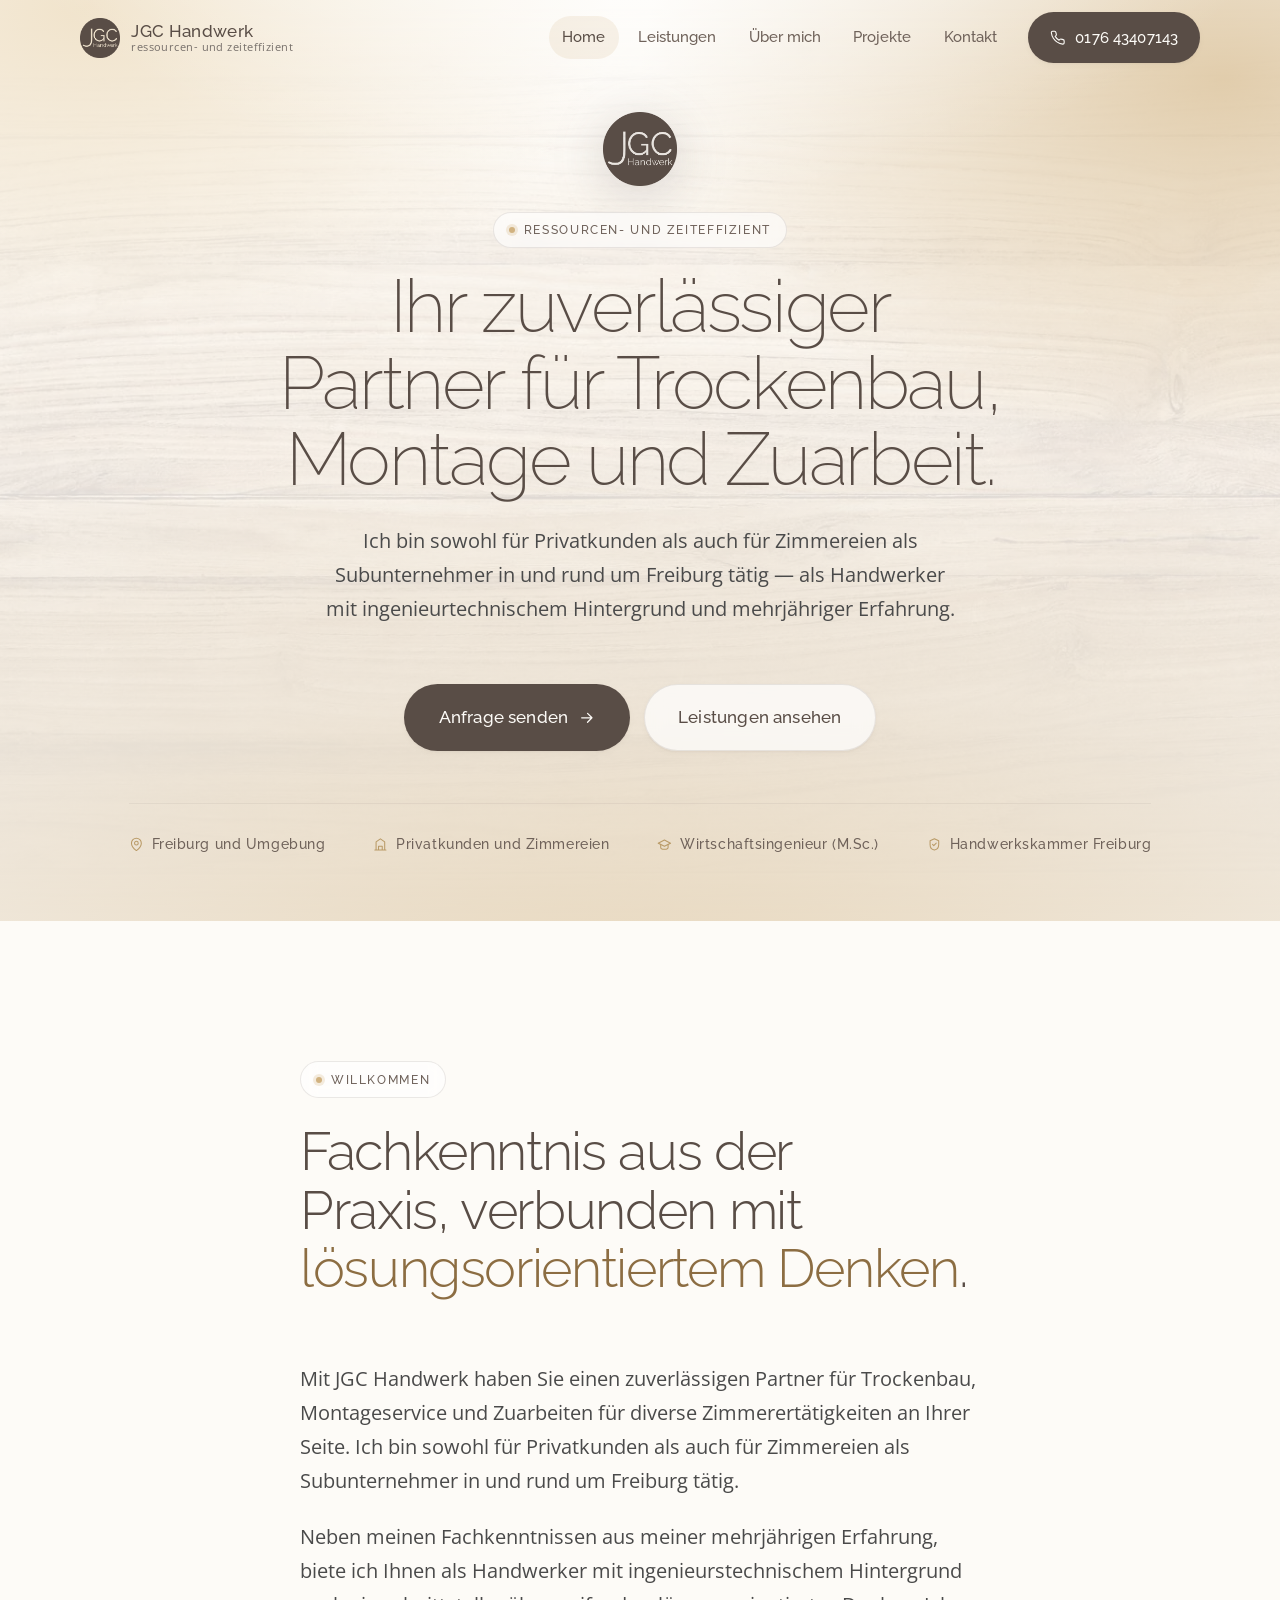
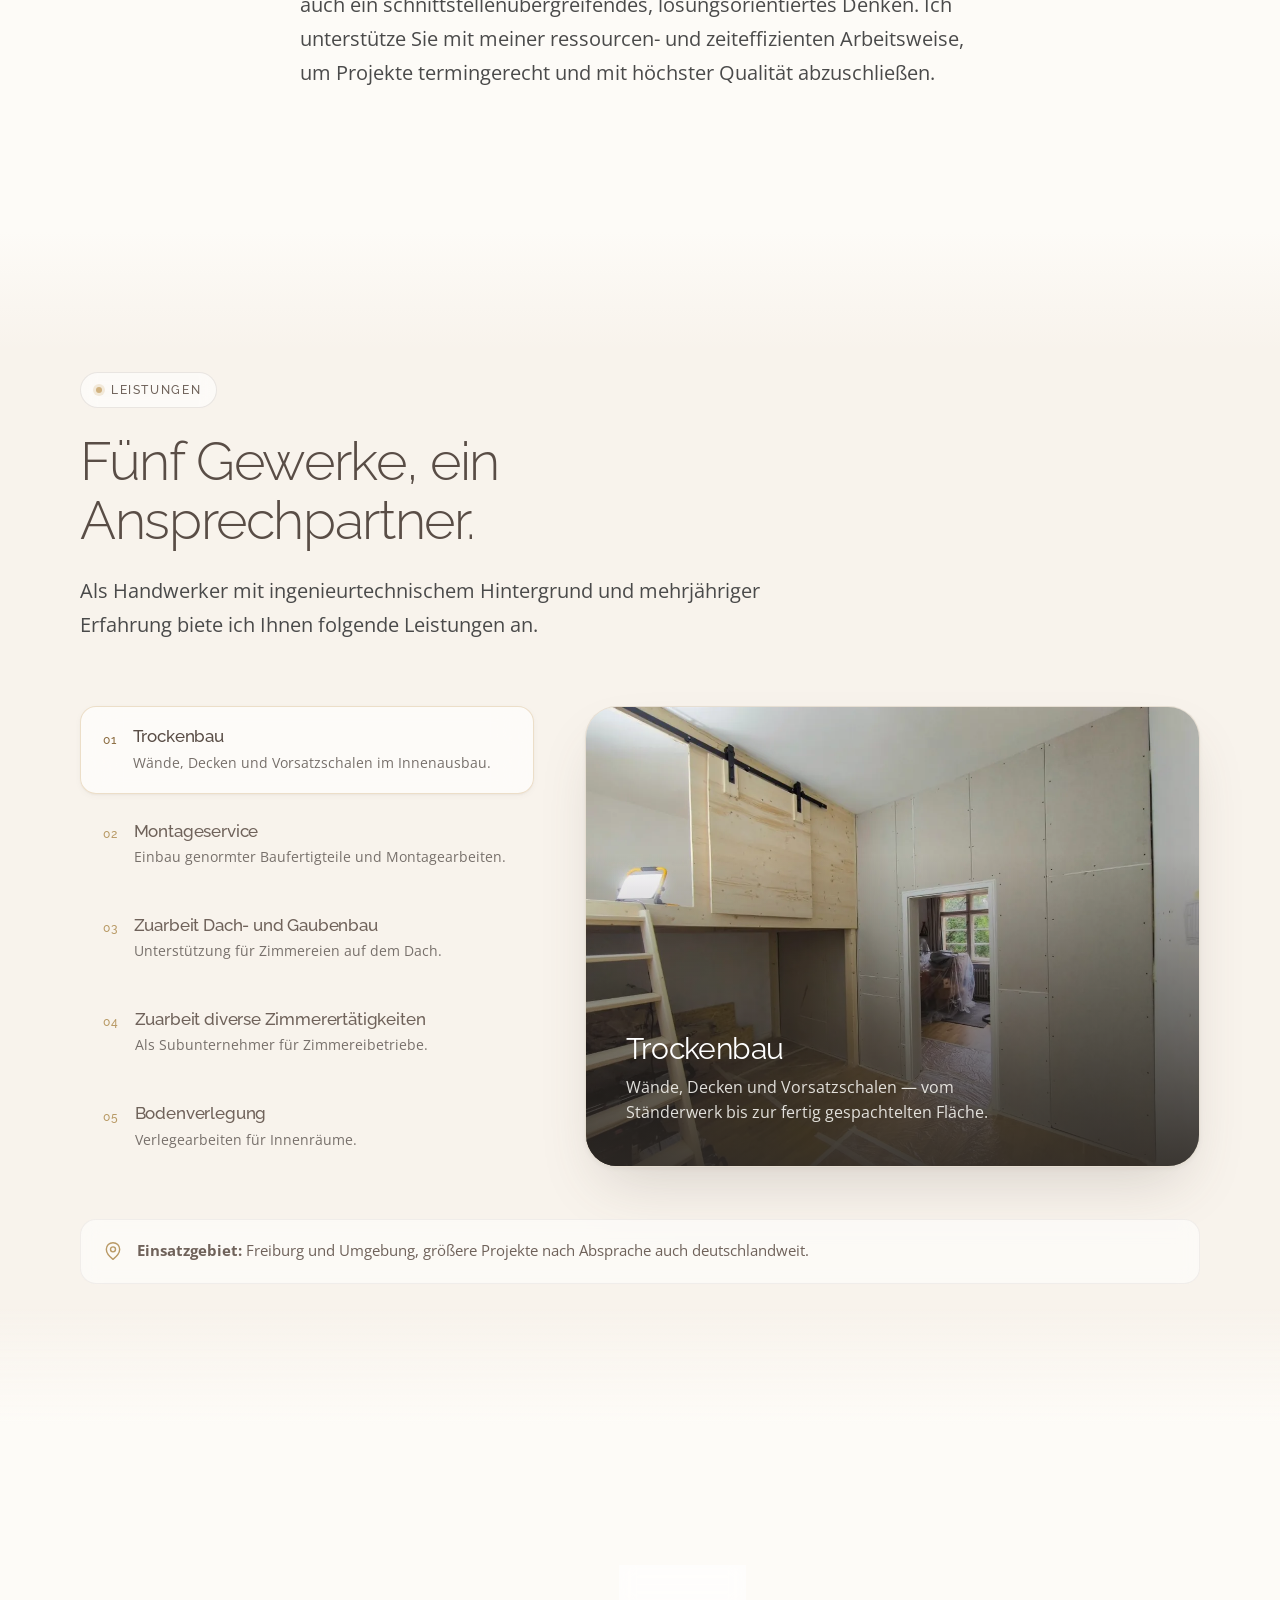
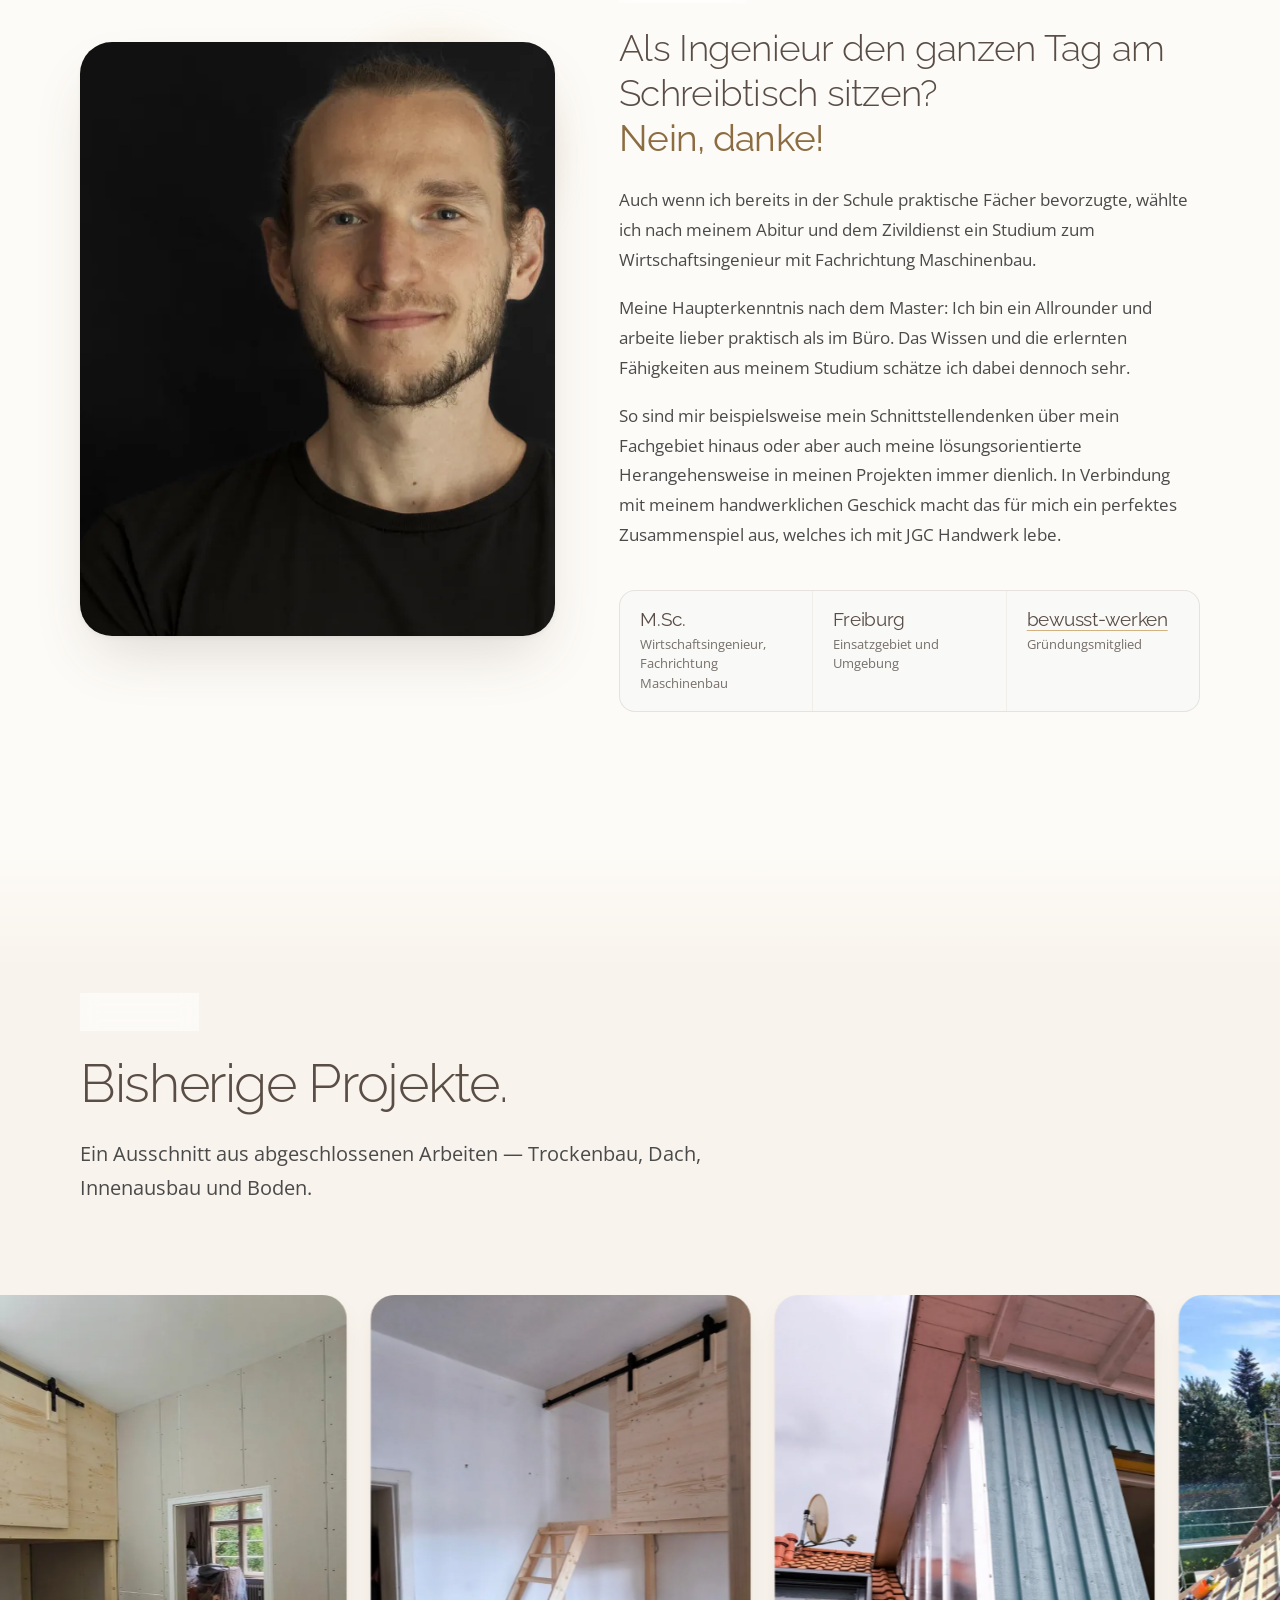
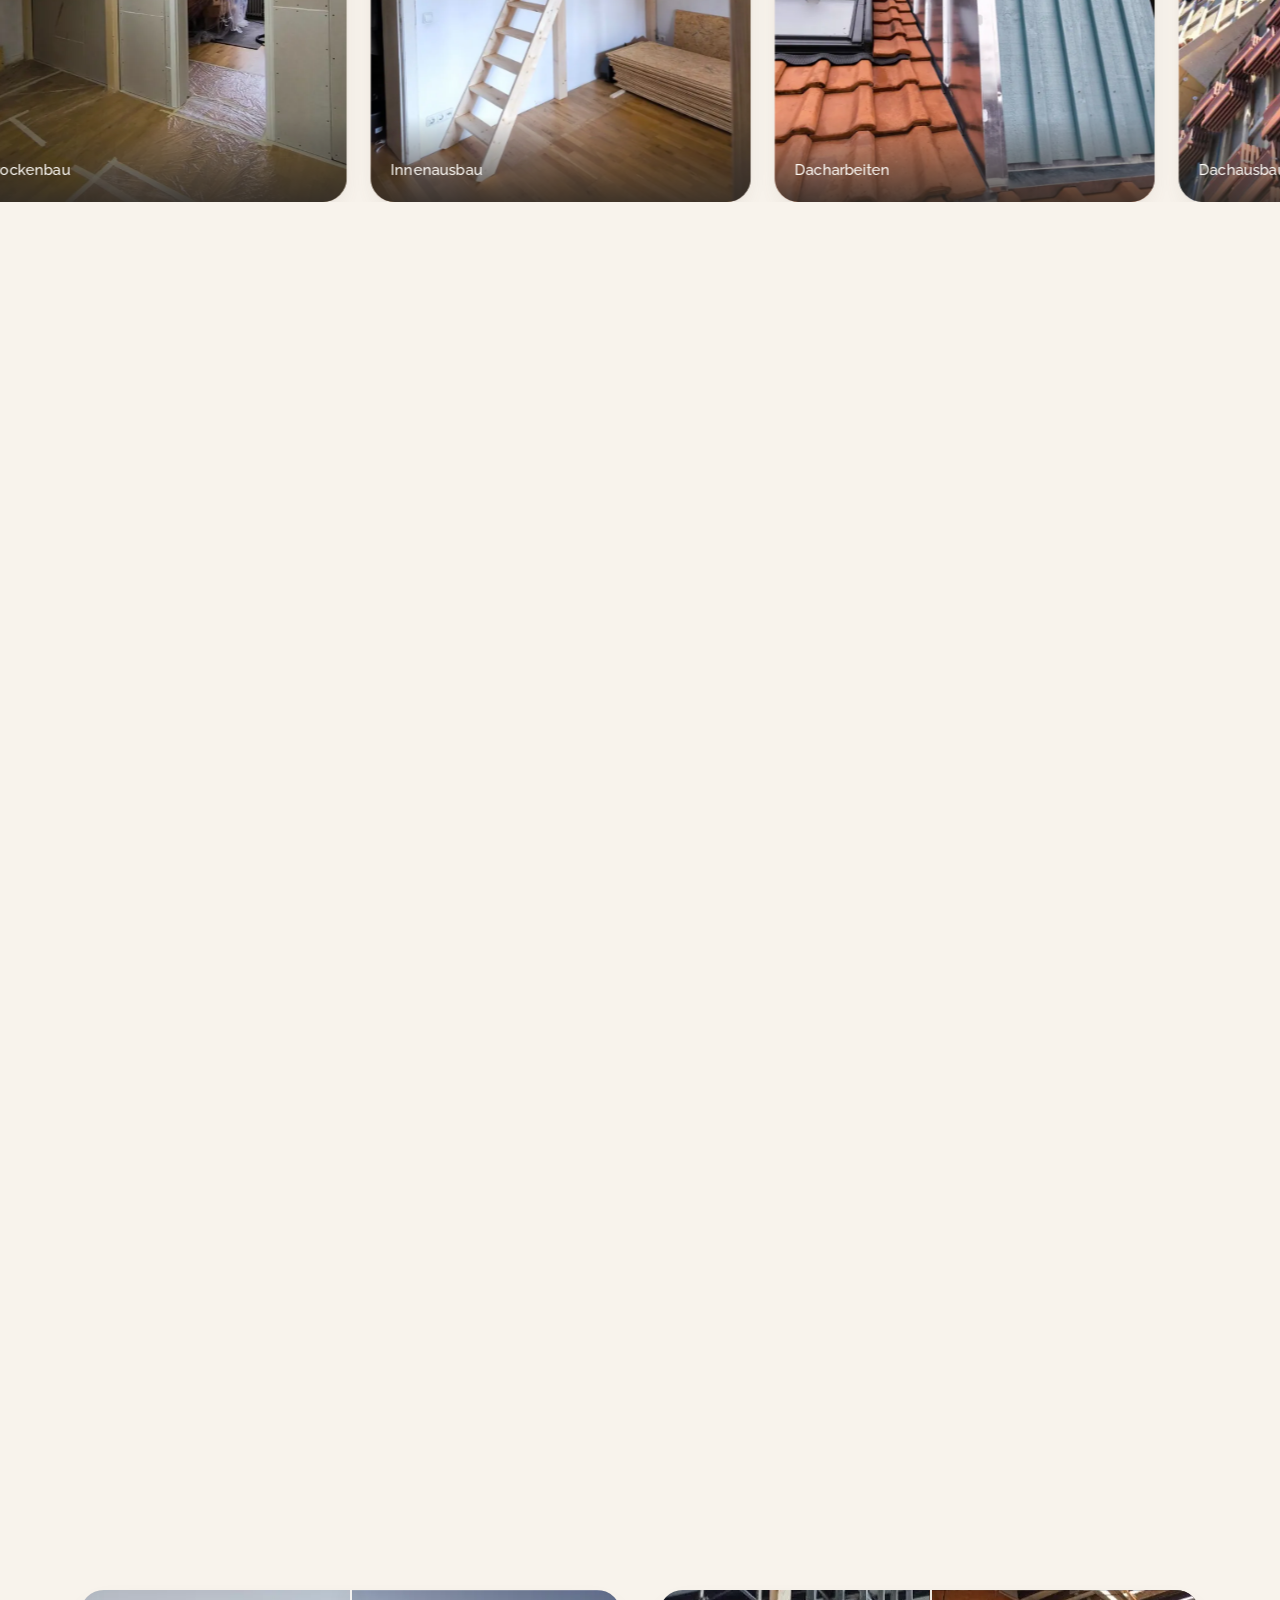
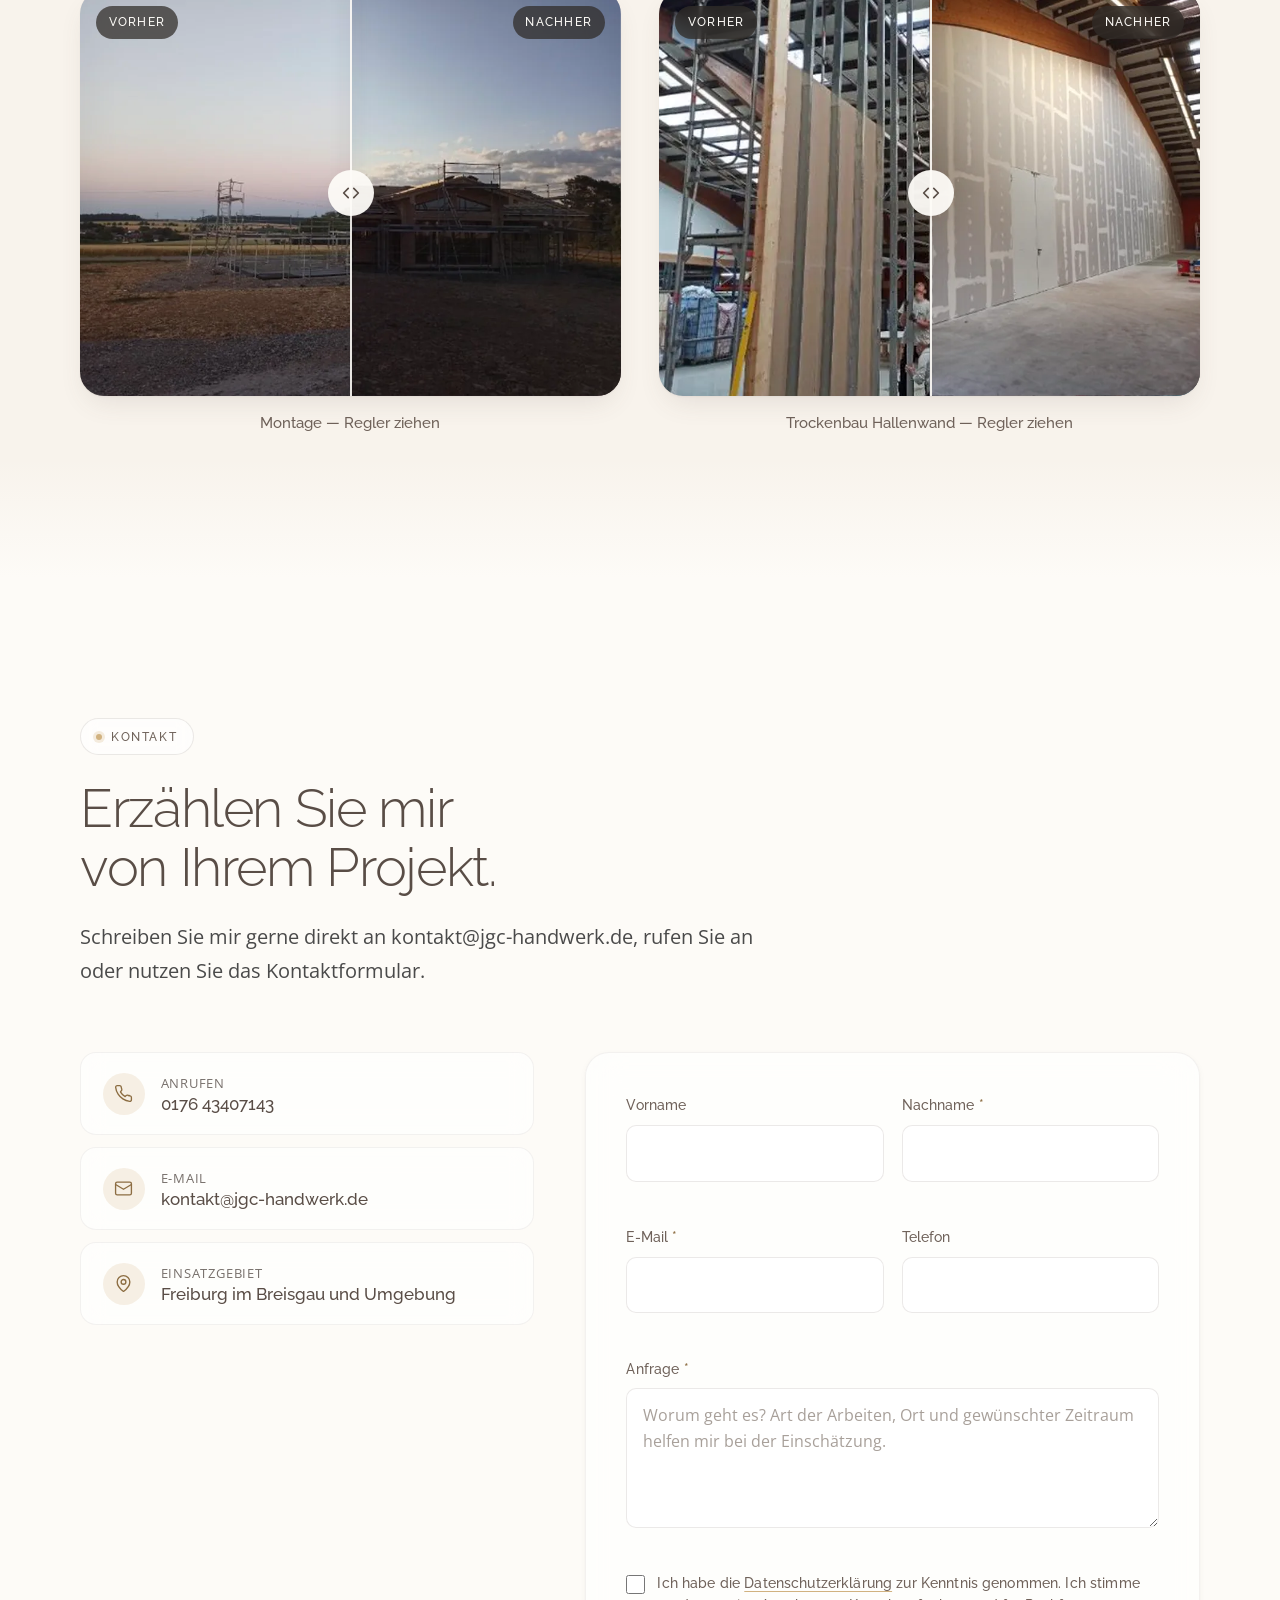
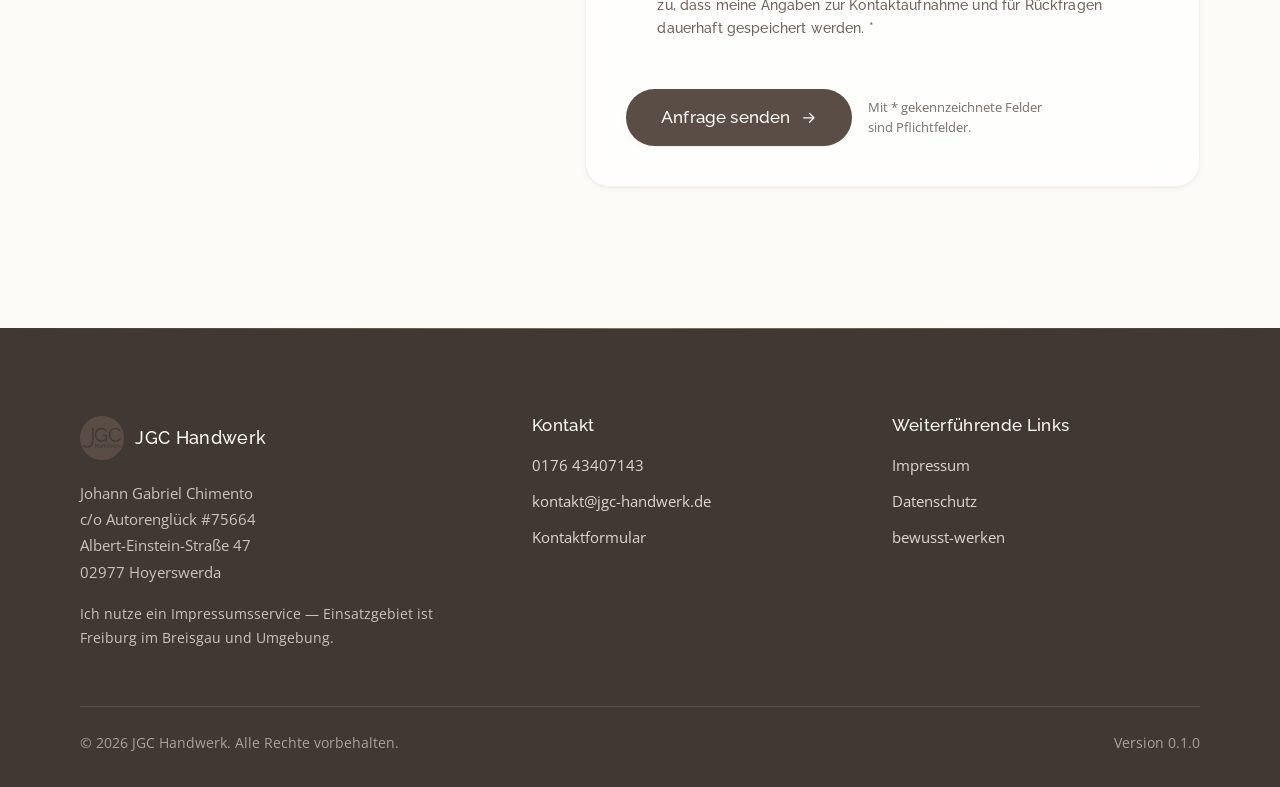
==== index.html @ 1ddb941d "Feinschliff, Vorschau-Sperre und Befundliste Damit die Vorschau nicht gegen die echte Seite antritt," ====
<!DOCTYPE html>
<html lang="de">
  <head>
    <meta charset="utf-8" />
    <meta name="viewport" content="width=device-width, initial-scale=1" />
    <title>JGC Handwerk — Trockenbau, Montage und Zuarbeit in Freiburg</title>
    <meta
      name="description"
      content="JGC Handwerk aus Freiburg: Trockenbau, Montageservice, Zuarbeit im Dach- und Gaubenbau und Bodenverlegung. Handwerk mit ingenieurtechnischem Hintergrund — ressourcen- und zeiteffizient."
    />
    <meta name="author" content="Johann Gabriel Chimento" />
    <meta name="theme-color" content="#fdfbf7" />
    <link rel="canonical" href="https://jgc-handwerk.de/" />

    <!-- VORSCHAU-SPERRE: haelt diese Fassung aus den Suchmaschinen heraus, damit sie
         nicht gegen die echte Seite auf jgc-handwerk.de antritt.
         Beim Umzug auf die eigene Domain diese Zeile und robots.txt entfernen. -->
    <meta name="robots" content="noindex, nofollow" />

    <meta property="og:type" content="website" />
    <meta property="og:locale" content="de_DE" />
    <meta property="og:site_name" content="JGC Handwerk" />
    <meta property="og:title" content="JGC Handwerk — Trockenbau, Montage und Zuarbeit in Freiburg" />
    <meta
      property="og:description"
      content="Ihr zuverlässiger Partner für Trockenbau, Montageservice und Zuarbeiten — für Privatkunden und Zimmereien in und rund um Freiburg."
    />
    <meta property="og:url" content="https://jgc-handwerk.de/" />
    <meta property="og:image" content="https://jgc-handwerk.de/assets/img/p-trockenbau.webp" />
    <meta name="twitter:card" content="summary_large_image" />

    <link rel="icon" href="assets/img/favicon-32.png" sizes="32x32" />
    <link rel="apple-touch-icon" href="assets/img/favicon-180.webp" />

    <link rel="preload" as="font" type="font/woff2" href="assets/fonts/raleway-latin.woff2" crossorigin />
    <link rel="preload" as="font" type="font/woff2" href="assets/fonts/open-sans-latin.woff2" crossorigin />
    <!-- Schaltet die Einblendungen frei. Ohne JavaScript bleibt alles sofort sichtbar. -->
    <script>
      document.documentElement.classList.add("js");
    </script>
    <link rel="stylesheet" href="assets/css/style.css" />

    <script type="application/ld+json">
      {
        "@context": "https://schema.org",
        "@type": "HomeAndConstructionBusiness",
        "name": "JGC Handwerk",
        "founder": "Johann Gabriel Chimento",
        "description": "Trockenbau, Montageservice, Zuarbeit im Dach- und Gaubenbau, Zuarbeit für Zimmerertätigkeiten und Bodenverlegung.",
        "url": "https://jgc-handwerk.de/",
        "email": "kontakt@jgc-handwerk.de",
        "telephone": "+4917643407143",
        "image": "https://jgc-handwerk.de/assets/img/logo-kreis.png",
        "areaServed": [
          { "@type": "City", "name": "Freiburg im Breisgau" },
          { "@type": "Country", "name": "Deutschland" }
        ],
        "knowsAbout": [
          "Trockenbau",
          "Montageservice",
          "Dach- und Gaubenbau",
          "Zimmerertätigkeiten",
          "Bodenverlegung"
        ]
      }
    </script>
  </head>

  <body>
    <a class="skip-link" href="#main">Zum Inhalt springen</a>

    <!-- ============ Kopfzeile ============ -->
    <header class="header" id="header">
      <div class="header__inner">
        <a class="brand" href="#home" aria-label="JGC Handwerk — zum Seitenanfang">
          <img src="assets/img/logo-kreis.webp" alt="" width="40" height="40" />
          <span class="brand__name">
            JGC Handwerk
            <span class="brand__claim">ressourcen- und zeiteffizient</span>
          </span>
        </a>

        <button
          class="nav-toggle"
          id="navToggle"
          type="button"
          aria-expanded="false"
          aria-controls="nav"
          aria-label="Menü öffnen"
        >
          <span></span><span></span><span></span>
        </button>

        <nav class="nav" id="nav" aria-label="Hauptnavigation">
          <a class="nav__link" href="#home">Home</a>
          <a class="nav__link" href="#leistungen">Leistungen</a>
          <a class="nav__link" href="#ueber-mich">Über mich</a>
          <a class="nav__link" href="#projekte">Projekte</a>
          <a class="nav__link" href="#kontakt">Kontakt</a>
          <a class="btn header__cta" href="tel:+4917643407143">
            <svg class="btn__icon" viewBox="0 0 24 24" fill="none" stroke="currentColor" stroke-width="1.7" aria-hidden="true">
              <path d="M22 16.9v3a2 2 0 0 1-2.2 2 19.8 19.8 0 0 1-8.6-3.1 19.5 19.5 0 0 1-6-6A19.8 19.8 0 0 1 2.1 4.2 2 2 0 0 1 4.1 2h3a2 2 0 0 1 2 1.7c.1 1 .4 1.9.7 2.8a2 2 0 0 1-.5 2.1L8.1 9.9a16 16 0 0 0 6 6l1.3-1.3a2 2 0 0 1 2.1-.4c.9.3 1.8.6 2.8.7a2 2 0 0 1 1.7 2Z" stroke-linecap="round" stroke-linejoin="round"/>
            </svg>
            0176 43407143
          </a>
        </nav>
      </div>
    </header>

    <main id="main">
      <!-- ============ Hero ============ -->
      <section class="hero" id="home">
        <div class="hero__glow" aria-hidden="true"></div>
        <div class="hero__texture" aria-hidden="true"></div>

        <div class="shell hero__inner">
          <img
            class="hero__mark reveal"
            src="assets/img/logo-kreis.webp"
            alt="Logo JGC Handwerk"
            width="88"
            height="88"
          />

          <p class="eyebrow reveal">ressourcen- und zeiteffizient</p>

          <h1 class="h-display reveal">Ihr zuverlässiger Partner für Trockenbau, Montage und Zuarbeit.</h1>

          <p class="lead hero__lead reveal">
            Ich bin sowohl für Privatkunden als auch für Zimmereien als Subunternehmer in und rund um Freiburg tätig —
            als Handwerker mit ingenieurtechnischem Hintergrund und mehrjähriger Erfahrung.
          </p>

          <div class="hero__actions reveal">
            <a class="btn btn--lg" href="#kontakt">
              Anfrage senden
              <svg class="btn__icon" viewBox="0 0 24 24" fill="none" stroke="currentColor" stroke-width="1.7" aria-hidden="true">
                <path d="M5 12h14M13 6l6 6-6 6" stroke-linecap="round" stroke-linejoin="round" />
              </svg>
            </a>
            <a class="btn btn--ghost btn--lg" href="#leistungen">Leistungen ansehen</a>
          </div>

          <div class="trustbar reveal">
            <span class="trustbar__item">
              <svg viewBox="0 0 24 24" fill="none" stroke="currentColor" stroke-width="1.7" aria-hidden="true">
                <path d="M20 10c0 6-8 12-8 12s-8-6-8-12a8 8 0 0 1 16 0Z" stroke-linecap="round" stroke-linejoin="round"/>
                <circle cx="12" cy="10" r="3" />
              </svg>
              Freiburg und Umgebung
            </span>
            <span class="trustbar__item">
              <svg viewBox="0 0 24 24" fill="none" stroke="currentColor" stroke-width="1.7" aria-hidden="true">
                <path d="M3 21h18M5 21V8l7-5 7 5v13M9 21v-6h6v6" stroke-linecap="round" stroke-linejoin="round"/>
              </svg>
              Privatkunden und Zimmereien
            </span>
            <span class="trustbar__item">
              <svg viewBox="0 0 24 24" fill="none" stroke="currentColor" stroke-width="1.7" aria-hidden="true">
                <path d="M22 10 12 5 2 10l10 5 10-5Z" stroke-linecap="round" stroke-linejoin="round"/>
                <path d="M6 12v5c0 1.7 2.7 3 6 3s6-1.3 6-3v-5" stroke-linecap="round" stroke-linejoin="round"/>
              </svg>
              Wirtschaftsingenieur (M.Sc.)
            </span>
            <span class="trustbar__item">
              <svg viewBox="0 0 24 24" fill="none" stroke="currentColor" stroke-width="1.7" aria-hidden="true">
                <path d="M9 12l2 2 4-4" stroke-linecap="round" stroke-linejoin="round"/>
                <path d="M12 3l7 3v6c0 4.5-3 8.3-7 9-4-.7-7-4.5-7-9V6l7-3Z" stroke-linecap="round" stroke-linejoin="round"/>
              </svg>
              Handwerkskammer Freiburg
            </span>
          </div>
        </div>
      </section>

      <!-- ============ Willkommen ============ -->
      <section class="section" id="willkommen" aria-labelledby="willkommen-titel">
        <div class="shell shell--narrow">
          <div class="section-head reveal">
            <p class="eyebrow">Willkommen</p>
            <h2 class="h-section" id="willkommen-titel">
              Fachkenntnis aus der Praxis, verbunden mit <span class="text-accent">lösungsorientiertem Denken</span>.
            </h2>
          </div>

          <div class="reveal">
            <p class="lead">
              Mit JGC Handwerk haben Sie einen zuverlässigen Partner für Trockenbau, Montageservice und Zuarbeiten für
              diverse Zimmerertätigkeiten an Ihrer Seite. Ich bin sowohl für Privatkunden als auch für Zimmereien als
              Subunternehmer in und rund um Freiburg tätig.
            </p>
            <p class="lead">
              Neben meinen Fachkenntnissen aus meiner mehrjährigen Erfahrung, biete ich Ihnen als Handwerker mit
              ingenieurstechnischem Hintergrund auch ein schnittstellenübergreifendes, lösungsorientiertes Denken. Ich
              unterstütze Sie mit meiner ressourcen- und zeiteffizienten Arbeitsweise, um Projekte termingerecht und mit
              höchster Qualität abzuschließen.
            </p>
          </div>
        </div>
      </section>

      <!-- ============ Leistungen ============ -->
      <section class="section section--tint" id="leistungen" aria-labelledby="leistungen-titel">
        <div class="shell">
          <div class="section-head reveal">
            <p class="eyebrow">Leistungen</p>
            <h2 class="h-section" id="leistungen-titel">Fünf Gewerke, ein Ansprechpartner.</h2>
            <p class="lead">
              Als Handwerker mit ingenieurtechnischem Hintergrund und mehrjähriger Erfahrung biete ich Ihnen folgende
              Leistungen an.
            </p>
          </div>

          <div class="tabs reveal">
            <div class="tabs__list" role="tablist" aria-label="Leistungen">
              <button class="tab" role="tab" id="tab-1" aria-controls="panel-1" aria-selected="true" tabindex="0">
                <span class="tab__num">01</span>
                <span>
                  <span class="tab__title">Trockenbau</span>
                  <!-- TEXT PRUEFEN: Kurzbeschreibung, von Gabriel zu bestaetigen -->
                  <span class="tab__hint">Wände, Decken und Vorsatzschalen im Innenausbau.</span>
                </span>
              </button>

              <button class="tab" role="tab" id="tab-2" aria-controls="panel-2" aria-selected="false" tabindex="-1">
                <span class="tab__num">02</span>
                <span>
                  <span class="tab__title">Montageservice</span>
                  <!-- TEXT PRUEFEN -->
                  <span class="tab__hint">Einbau genormter Baufertigteile und Montagearbeiten.</span>
                </span>
              </button>

              <button class="tab" role="tab" id="tab-3" aria-controls="panel-3" aria-selected="false" tabindex="-1">
                <span class="tab__num">03</span>
                <span>
                  <span class="tab__title">Zuarbeit Dach- und Gaubenbau</span>
                  <!-- TEXT PRUEFEN -->
                  <span class="tab__hint">Unterstützung für Zimmereien auf dem Dach.</span>
                </span>
              </button>

              <button class="tab" role="tab" id="tab-4" aria-controls="panel-4" aria-selected="false" tabindex="-1">
                <span class="tab__num">04</span>
                <span>
                  <span class="tab__title">Zuarbeit diverse Zimmerertätigkeiten</span>
                  <!-- TEXT PRUEFEN -->
                  <span class="tab__hint">Als Subunternehmer für Zimmereibetriebe.</span>
                </span>
              </button>

              <button class="tab" role="tab" id="tab-5" aria-controls="panel-5" aria-selected="false" tabindex="-1">
                <span class="tab__num">05</span>
                <span>
                  <span class="tab__title">Bodenverlegung</span>
                  <!-- TEXT PRUEFEN -->
                  <span class="tab__hint">Verlegearbeiten für Innenräume.</span>
                </span>
              </button>
            </div>

            <div class="tabs__panels">
              <div class="panel is-active" role="tabpanel" id="panel-1" aria-labelledby="tab-1">
                <div class="panel__media">
                  <img src="assets/img/p-trockenbau.webp" alt="Trockenbauarbeiten von JGC Handwerk" loading="lazy" />
                  <div class="panel__caption">
                    <h3>Trockenbau</h3>
                    <!-- TEXT PRUEFEN -->
                    <p>Wände, Decken und Vorsatzschalen — vom Ständerwerk bis zur fertig gespachtelten Fläche.</p>
                  </div>
                </div>
              </div>

              <div class="panel" role="tabpanel" id="panel-2" aria-labelledby="tab-2" hidden>
                <div class="panel__media">
                  <img src="assets/img/vn-montage-nachher.webp" alt="Abgeschlossene Montagearbeiten" loading="lazy" />
                  <div class="panel__caption">
                    <h3>Montageservice</h3>
                    <!-- TEXT PRUEFEN -->
                    <p>Einbau genormter Baufertigteile und Montagearbeiten für Privatkunden und Betriebe.</p>
                  </div>
                </div>
              </div>

              <div class="panel" role="tabpanel" id="panel-3" aria-labelledby="tab-3" hidden>
                <div class="panel__media">
                  <img src="assets/img/p-dach.webp" alt="Dacharbeiten von JGC Handwerk" loading="lazy" />
                  <div class="panel__caption">
                    <h3>Zuarbeit Dach- und Gaubenbau</h3>
                    <!-- TEXT PRUEFEN -->
                    <p>Zuverlässige Unterstützung für Zimmereien bei Dachaufbau und Gaubenbau.</p>
                  </div>
                </div>
              </div>

              <div class="panel" role="tabpanel" id="panel-4" aria-labelledby="tab-4" hidden>
                <div class="panel__media">
                  <img src="assets/img/p-dachausbau.webp" alt="Innenausbau im Dachgeschoss" loading="lazy" />
                  <div class="panel__caption">
                    <h3>Zuarbeit diverse Zimmerertätigkeiten</h3>
                    <!-- TEXT PRUEFEN -->
                    <p>Als Subunternehmer im Einsatz — eingespielt in bestehende Abläufe auf der Baustelle.</p>
                  </div>
                </div>
              </div>

              <div class="panel" role="tabpanel" id="panel-5" aria-labelledby="tab-5" hidden>
                <div class="panel__media">
                  <img src="assets/img/p-boden.webp" alt="Bodenverlegearbeiten von JGC Handwerk" loading="lazy" />
                  <div class="panel__caption">
                    <h3>Bodenverlegung</h3>
                    <!-- TEXT PRUEFEN -->
                    <p>Verlegearbeiten für Innenräume — sauber vorbereitet, sauber abgeschlossen.</p>
                  </div>
                </div>
              </div>
            </div>
          </div>

          <p class="area-note reveal">
            <svg viewBox="0 0 24 24" fill="none" stroke="currentColor" stroke-width="1.7" aria-hidden="true">
              <path d="M20 10c0 6-8 12-8 12s-8-6-8-12a8 8 0 0 1 16 0Z" stroke-linecap="round" stroke-linejoin="round"/>
              <circle cx="12" cy="10" r="3" />
            </svg>
            <span>
              <strong>Einsatzgebiet:</strong> Freiburg und Umgebung, größere Projekte nach Absprache auch
              deutschlandweit.
            </span>
          </p>
        </div>
      </section>

      <!-- ============ Über mich ============ -->
      <section class="section" id="ueber-mich" aria-labelledby="ueber-titel">
        <div class="shell">
          <div class="about">
            <div class="about__media reveal">
              <img
                class="about__portrait"
                src="assets/img/gabriel.webp"
                alt="Johann Gabriel Chimento, Inhaber von JGC Handwerk"
                loading="lazy"
                width="1100"
                height="1375"
              />
            </div>

            <div class="reveal">
              <p class="eyebrow">Über mich</p>
              <h2 class="h-section visually-hidden" id="ueber-titel">Über mich</h2>

              <p class="about__quote">
                Als Ingenieur den ganzen Tag am Schreibtisch sitzen?
                <span>Nein, danke!</span>
              </p>

              <p>
                Auch wenn ich bereits in der Schule praktische Fächer bevorzugte, wählte ich nach meinem Abitur und dem
                Zivildienst ein Studium zum Wirtschaftsingenieur mit Fachrichtung Maschinenbau.
              </p>
              <p>
                Meine Haupterkenntnis nach dem Master: Ich bin ein Allrounder und arbeite lieber praktisch als im Büro.
                Das Wissen und die erlernten Fähigkeiten aus meinem Studium schätze ich dabei dennoch sehr.
              </p>
              <p>
                So sind mir beispielsweise mein Schnittstellendenken über mein Fachgebiet hinaus oder aber auch meine
                lösungsorientierte Herangehensweise in meinen Projekten immer dienlich. In Verbindung mit meinem
                handwerklichen Geschick macht das für mich ein perfektes Zusammenspiel aus, welches ich mit JGC Handwerk
                lebe.
              </p>

              <div class="about__facts">
                <div class="fact">
                  <span class="fact__value">M.Sc.</span>
                  <span class="fact__label">Wirtschaftsingenieur, Fachrichtung Maschinenbau</span>
                </div>
                <div class="fact">
                  <span class="fact__value">Freiburg</span>
                  <span class="fact__label">Einsatzgebiet und Umgebung</span>
                </div>
                <div class="fact">
                  <span class="fact__value">
                    <a href="https://bewusstwerken.de/" target="_blank" rel="noopener noreferrer">bewusst-werken</a>
                  </span>
                  <span class="fact__label">Gründungsmitglied</span>
                </div>
              </div>
            </div>
          </div>
        </div>
      </section>

      <!-- ============ Projekte ============ -->
      <section class="section section--tint" id="projekte" aria-labelledby="projekte-titel">
        <div class="shell">
          <div class="section-head reveal">
            <p class="eyebrow">Auswahl</p>
            <h2 class="h-section" id="projekte-titel">Bisherige Projekte.</h2>
            <p class="lead">Ein Ausschnitt aus abgeschlossenen Arbeiten — Trockenbau, Dach, Innenausbau und Boden.</p>
          </div>
        </div>

        <!-- Bahn: laeuft beim Scrollen seitwaerts (siehe main.js) -->
        <div class="rail reveal" id="rail">
          <div class="rail__track" id="railTrack">
            <figure class="shot">
              <img src="assets/img/p-trockenbau.webp" alt="Trockenbau" loading="lazy" />
              <figcaption class="shot__label">Trockenbau</figcaption>
            </figure>
            <figure class="shot">
              <img src="assets/img/p-innenausbau.webp" alt="Innenausbau" loading="lazy" />
              <figcaption class="shot__label">Innenausbau</figcaption>
            </figure>
            <figure class="shot">
              <img src="assets/img/p-dach.webp" alt="Dacharbeiten" loading="lazy" />
              <figcaption class="shot__label">Dacharbeiten</figcaption>
            </figure>
            <figure class="shot">
              <img src="assets/img/p-dachausbau.webp" alt="Dachausbau" loading="lazy" />
              <figcaption class="shot__label">Dachausbau</figcaption>
            </figure>
            <figure class="shot">
              <img src="assets/img/p-balkon.webp" alt="Arbeiten am Balkon" loading="lazy" />
              <figcaption class="shot__label">Balkon</figcaption>
            </figure>
            <figure class="shot">
              <img src="assets/img/p-boden.webp" alt="Bodenverlegearbeiten" loading="lazy" />
              <figcaption class="shot__label">Bodenverlegung</figcaption>
            </figure>
            <figure class="shot">
              <img src="assets/img/p-baustelle.webp" alt="Baustelle" loading="lazy" />
              <figcaption class="shot__label">Baustelle</figcaption>
            </figure>
            <figure class="shot">
              <img src="assets/img/p-treppenhaus.webp" alt="Trockenbau im Treppenhaus" loading="lazy" />
              <figcaption class="shot__label">Treppenhaus</figcaption>
            </figure>
            <figure class="shot">
              <img src="assets/img/p-innenausbau2.webp" alt="Innenausbau mit Trockenbau" loading="lazy" />
              <figcaption class="shot__label">Innenausbau</figcaption>
            </figure>
          </div>
        </div>

        <div class="shell">
          <div class="compare-grid reveal-group">
            <figure style="--i: 0">
              <div class="compare" data-compare tabindex="0" role="slider" aria-label="Vergleich Montage: vorher und nachher" aria-valuemin="0" aria-valuemax="100" aria-valuenow="50">
                <img src="assets/img/vn-montage-vorher.webp" alt="Montage, Zustand vorher" loading="lazy" />
                <img class="compare__after" src="assets/img/vn-montage-nachher.webp" alt="Montage, Zustand nachher" loading="lazy" />
                <span class="compare__tag compare__tag--before">vorher</span>
                <span class="compare__tag compare__tag--after">nachher</span>
                <div class="compare__handle">
                  <span class="compare__grip">
                    <svg viewBox="0 0 24 24" fill="none" stroke="currentColor" stroke-width="1.8" aria-hidden="true">
                      <path d="M9 7 4 12l5 5M15 7l5 5-5 5" stroke-linecap="round" stroke-linejoin="round" />
                    </svg>
                  </span>
                </div>
              </div>
              <figcaption class="compare__caption">Montage — Regler ziehen</figcaption>
            </figure>

            <figure style="--i: 1">
              <div class="compare" data-compare tabindex="0" role="slider" aria-label="Vergleich Hallenwand: vorher und nachher" aria-valuemin="0" aria-valuemax="100" aria-valuenow="50">
                <img src="assets/img/vn-hallenwand-vorher.webp" alt="Hallenwand, Zustand vorher" loading="lazy" />
                <img class="compare__after" src="assets/img/vn-hallenwand-nachher.webp" alt="Hallenwand, Zustand nachher" loading="lazy" />
                <span class="compare__tag compare__tag--before">vorher</span>
                <span class="compare__tag compare__tag--after">nachher</span>
                <div class="compare__handle">
                  <span class="compare__grip">
                    <svg viewBox="0 0 24 24" fill="none" stroke="currentColor" stroke-width="1.8" aria-hidden="true">
                      <path d="M9 7 4 12l5 5M15 7l5 5-5 5" stroke-linecap="round" stroke-linejoin="round" />
                    </svg>
                  </span>
                </div>
              </div>
              <figcaption class="compare__caption">Trockenbau Hallenwand — Regler ziehen</figcaption>
            </figure>
          </div>
        </div>
      </section>

      <!-- ============ Kontakt ============ -->
      <section class="section" id="kontakt" aria-labelledby="kontakt-titel">
        <div class="shell">
          <div class="section-head reveal">
            <p class="eyebrow">Kontakt</p>
            <h2 class="h-section" id="kontakt-titel">Erzählen Sie mir von Ihrem Projekt.</h2>
            <p class="lead">
              Schreiben Sie mir gerne direkt an kontakt@jgc-handwerk.de, rufen Sie an oder nutzen Sie das
              Kontaktformular.
            </p>
          </div>

          <div class="contact">
            <div class="contact__direct reveal">
              <a class="contact-link" href="tel:+4917643407143">
                <span class="contact-link__icon">
                  <svg viewBox="0 0 24 24" fill="none" stroke="currentColor" stroke-width="1.7" aria-hidden="true">
                    <path d="M22 16.9v3a2 2 0 0 1-2.2 2 19.8 19.8 0 0 1-8.6-3.1 19.5 19.5 0 0 1-6-6A19.8 19.8 0 0 1 2.1 4.2 2 2 0 0 1 4.1 2h3a2 2 0 0 1 2 1.7c.1 1 .4 1.9.7 2.8a2 2 0 0 1-.5 2.1L8.1 9.9a16 16 0 0 0 6 6l1.3-1.3a2 2 0 0 1 2.1-.4c.9.3 1.8.6 2.8.7a2 2 0 0 1 1.7 2Z" stroke-linecap="round" stroke-linejoin="round"/>
                  </svg>
                </span>
                <span>
                  <span class="contact-link__label">Anrufen</span>
                  <span class="contact-link__value">0176 43407143</span>
                </span>
              </a>

              <a class="contact-link" href="mailto:kontakt@jgc-handwerk.de">
                <span class="contact-link__icon">
                  <svg viewBox="0 0 24 24" fill="none" stroke="currentColor" stroke-width="1.7" aria-hidden="true">
                    <rect x="2" y="4" width="20" height="16" rx="2" />
                    <path d="m2 7 10 6 10-6" stroke-linecap="round" stroke-linejoin="round" />
                  </svg>
                </span>
                <span>
                  <span class="contact-link__label">E-Mail</span>
                  <span class="contact-link__value">kontakt@jgc-handwerk.de</span>
                </span>
              </a>

              <div class="contact-link" style="cursor: default">
                <span class="contact-link__icon">
                  <svg viewBox="0 0 24 24" fill="none" stroke="currentColor" stroke-width="1.7" aria-hidden="true">
                    <path d="M20 10c0 6-8 12-8 12s-8-6-8-12a8 8 0 0 1 16 0Z" stroke-linecap="round" stroke-linejoin="round"/>
                    <circle cx="12" cy="10" r="3" />
                  </svg>
                </span>
                <span>
                  <span class="contact-link__label">Einsatzgebiet</span>
                  <span class="contact-link__value">Freiburg im Breisgau und Umgebung</span>
                </span>
              </div>
            </div>

            <div class="card reveal">
              <form class="form" id="kontaktFormular" novalidate>
                <div class="form__grid">
                  <div class="field">
                    <label for="vorname">Vorname</label>
                    <input id="vorname" name="vorname" type="text" autocomplete="given-name" />
                    <span class="field__error" id="err-vorname" aria-live="polite"></span>
                  </div>

                  <div class="field">
                    <label for="nachname">Nachname <span class="req" aria-hidden="true">*</span></label>
                    <input id="nachname" name="nachname" type="text" autocomplete="family-name" required />
                    <span class="field__error" id="err-nachname" aria-live="polite"></span>
                  </div>

                  <div class="field">
                    <label for="email">E-Mail <span class="req" aria-hidden="true">*</span></label>
                    <input id="email" name="email" type="email" autocomplete="email" required />
                    <span class="field__error" id="err-email" aria-live="polite"></span>
                  </div>

                  <div class="field">
                    <label for="telefon">Telefon</label>
                    <input id="telefon" name="telefon" type="tel" autocomplete="tel" />
                    <span class="field__error" id="err-telefon" aria-live="polite"></span>
                  </div>

                  <div class="field field--full">
                    <label for="anfrage">Anfrage <span class="req" aria-hidden="true">*</span></label>
                    <textarea
                      id="anfrage"
                      name="anfrage"
                      required
                      placeholder="Worum geht es? Art der Arbeiten, Ort und gewünschter Zeitraum helfen mir bei der Einschätzung."
                    ></textarea>
                    <span class="field__error" id="err-anfrage" aria-live="polite"></span>
                  </div>

                  <div class="field field--full">
                    <label class="consent" for="datenschutz">
                      <input id="datenschutz" name="datenschutz" type="checkbox" required />
                      <span>
                        Ich habe die <a href="datenschutz.html">Datenschutzerklärung</a> zur Kenntnis genommen. Ich
                        stimme zu, dass meine Angaben zur Kontaktaufnahme und für Rückfragen dauerhaft gespeichert
                        werden. <span class="req" aria-hidden="true">*</span>
                      </span>
                    </label>
                    <span class="field__error" id="err-datenschutz" aria-live="polite"></span>
                  </div>
                </div>

                <!-- Koeder fuer automatische Formularausfueller -->
                <div class="hp" aria-hidden="true">
                  <label for="webseite">Dieses Feld bitte leer lassen</label>
                  <input id="webseite" name="webseite" type="text" tabindex="-1" autocomplete="off" />
                </div>

                <div class="form__foot">
                  <button class="btn btn--lg" type="submit">
                    Anfrage senden
                    <svg class="btn__icon" viewBox="0 0 24 24" fill="none" stroke="currentColor" stroke-width="1.7" aria-hidden="true">
                      <path d="M5 12h14M13 6l6 6-6 6" stroke-linecap="round" stroke-linejoin="round" />
                    </svg>
                  </button>
                  <p class="form__note">Mit <span aria-hidden="true">*</span> gekennzeichnete Felder sind Pflichtfelder.</p>
                </div>

                <div class="form__status" id="formStatus" role="status" hidden></div>
              </form>
            </div>
          </div>
        </div>
      </section>
    </main>

    <!-- ============ Fußzeile ============ -->
    <footer class="footer">
      <div class="shell">
        <div class="footer__grid">
          <div class="footer__brand-col">
            <div class="footer__brand">
              <img src="assets/img/logo-kreis.webp" alt="" width="44" height="44" />
              <strong>JGC Handwerk</strong>
            </div>
            <p>
              Johann Gabriel Chimento<br />
              c/o Autorenglück #75664<br />
              Albert-Einstein-Straße 47<br />
              02977 Hoyerswerda
            </p>
            <p style="margin-top: 1rem; font-size: 0.86rem">
              Ich nutze ein Impressumsservice — Einsatzgebiet ist Freiburg im Breisgau und Umgebung.
            </p>
          </div>

          <div>
            <h2>Kontakt</h2>
            <ul class="footer__list">
              <li><a href="tel:+4917643407143">0176 43407143</a></li>
              <li><a href="mailto:kontakt@jgc-handwerk.de">kontakt@jgc-handwerk.de</a></li>
              <li><a href="#kontakt">Kontaktformular</a></li>
            </ul>
          </div>

          <div>
            <h2>Weiterführende Links</h2>
            <ul class="footer__list">
              <li><a href="impressum.html">Impressum</a></li>
              <li><a href="datenschutz.html">Datenschutz</a></li>
              <li><a href="https://bewusstwerken.de/" target="_blank" rel="noopener noreferrer">bewusst-werken</a></li>
            </ul>
          </div>
        </div>

        <div class="footer__bottom">
          <span>&copy; <span id="jahr">2026</span> JGC Handwerk. Alle Rechte vorbehalten.</span>
          <span>Version <span id="version">—</span></span>
        </div>
      </div>
    </footer>

    <script src="assets/vendor/gsap/gsap.min.js"></script>
    <script src="assets/vendor/gsap/ScrollTrigger.min.js"></script>
    <script src="assets/js/config.js"></script>
    <script src="assets/js/main.js"></script>
  </body>
</html>
---- assets/css/style.css ----
/* ============================================================
   JGC Handwerk — Design-System
   Farbwelt der bestehenden Seite (Sand, Holz, Taupe, Sandgold),
   Bewegungs- und Layoutsprache nach dem Vorbild fora.so.
   ============================================================ */

@import url("../fonts/fonts.css");

/* ---------- 1. Tokens ------------------------------------- */

:root {
  /* Marke — ausgelesen aus der bestehenden Seite */
  --taupe-900: #2f2a26;
  --taupe-800: #403833;
  --taupe-700: #594d46; /* Logo-Braun */
  --taupe-600: #6f625a;
  --taupe-500: #8c7f77;

  --gold-600: #8c6d42; /* dunkel genug fuer Text auf hell */
  --gold-500: #b99a66;
  --gold-400: #d1b280; /* Marken-Sandgold */
  --gold-300: #e3cca6;
  --gold-200: #f0e2c9;

  --sand-50: #fdfbf7;
  --sand-100: #f8f3ec;
  --sand-200: #f1e9dd;
  --sand-300: #e6dac8;

  --text: #4a4a4a; /* Fliesstext der bestehenden Seite */
  --text-weak: #77706b;
  --white: #fff;

  /* Rollen */
  --bg: var(--sand-50);
  --bg-alt: var(--sand-100);
  --ink: var(--taupe-700);
  --accent: var(--gold-400);
  --accent-text: var(--gold-600);
  --line: rgba(89, 77, 70, 0.12);
  --line-soft: rgba(89, 77, 70, 0.07);

  /* Glas — der Fora-Kartenlook, auf hellem Grund gedacht */
  --glass-bg: rgba(255, 255, 255, 0.66);
  --glass-border: rgba(255, 255, 255, 0.85);
  --glass-blur: blur(18px) saturate(1.25);

  /* Schatten: eng gestapelt statt einer harten Kante */
  --shadow-sm: 0 1px 2px rgba(89, 77, 70, 0.05), 0 2px 8px -2px rgba(89, 77, 70, 0.06);
  --shadow-md: 0 1px 2px rgba(89, 77, 70, 0.05), 0 12px 28px -8px rgba(89, 77, 70, 0.14);
  --shadow-lg: 0 2px 4px rgba(89, 77, 70, 0.06), 0 28px 60px -18px rgba(89, 77, 70, 0.22);

  /* Radien */
  --r-sm: 10px;
  --r-md: 16px;
  --r-lg: 24px;
  --r-xl: 32px;
  --r-pill: 100px;

  /* Raster */
  --max: 1200px;
  --max-narrow: 760px;
  --gutter: clamp(1.25rem, 4vw, 2.5rem);
  --section-y: clamp(5rem, 11vw, 9rem);

  /* Bewegung */
  --ease: cubic-bezier(0.22, 1, 0.36, 1);
  --ease-inout: cubic-bezier(0.44, 0, 0.56, 1);
  --dur: 0.55s;

  --header-h: 76px;
}

/* ---------- 2. Grundlage ---------------------------------- */

*,
*::before,
*::after {
  box-sizing: border-box;
}

html {
  -webkit-text-size-adjust: 100%;
  scroll-behavior: smooth;
  scroll-padding-top: calc(var(--header-h) + 1rem);
}

body {
  margin: 0;
  background: var(--bg);
  color: var(--text);
  font-family: "Open Sans", system-ui, -apple-system, "Segoe UI", sans-serif;
  font-size: clamp(1rem, 0.96rem + 0.2vw, 1.0625rem);
  line-height: 1.75;
  -webkit-font-smoothing: antialiased;
  text-rendering: optimizeLegibility;
  overflow-x: hidden;
}

img,
svg,
video {
  display: block;
  max-width: 100%;
  height: auto;
}

h1,
h2,
h3,
h4 {
  font-family: Raleway, system-ui, sans-serif;
  color: var(--ink);
  font-weight: 300;
  letter-spacing: -0.02em;
  line-height: 1.1;
  margin: 0;
  text-wrap: balance;
}

p {
  margin: 0 0 1.1em;
  text-wrap: pretty;
}

/* Browser geben <figure> von Haus aus 40px Seitenabstand — das verschiebt
   sonst jede Bildkachel gegenueber dem Textraster. */
figure {
  margin: 0;
}

p:last-child {
  margin-bottom: 0;
}

a {
  color: inherit;
  text-decoration-color: var(--gold-400);
  text-underline-offset: 0.22em;
  text-decoration-thickness: 1px;
  transition: color 0.3s var(--ease-inout), text-decoration-color 0.3s var(--ease-inout);
}

a:hover {
  color: var(--accent-text);
  text-decoration-color: var(--gold-600);
}

:focus-visible {
  outline: 2px solid var(--gold-600);
  outline-offset: 3px;
  border-radius: 4px;
}

::selection {
  background: var(--gold-300);
  color: var(--taupe-900);
}

.skip-link {
  position: absolute;
  left: -9999px;
  top: 0;
  z-index: 999;
  background: var(--taupe-700);
  color: var(--sand-50);
  padding: 0.75rem 1.25rem;
  border-radius: 0 0 var(--r-sm) 0;
}

.skip-link:focus {
  left: 0;
}

.visually-hidden {
  position: absolute;
  width: 1px;
  height: 1px;
  padding: 0;
  margin: -1px;
  overflow: hidden;
  clip: rect(0 0 0 0);
  white-space: nowrap;
  border: 0;
}

/* ---------- 3. Layout-Bausteine --------------------------- */

.shell {
  width: 100%;
  max-width: var(--max);
  margin-inline: auto;
  padding-inline: var(--gutter);
}

.shell--narrow {
  max-width: var(--max-narrow);
}

.section {
  position: relative;
  padding-block: var(--section-y);
}

.section--tint {
  background: var(--bg-alt);
}

/* Weicher Uebergang zwischen zwei Flaechen statt harter Kante */
.section--tint::before,
.section--tint::after {
  content: "";
  position: absolute;
  inset-inline: 0;
  height: 120px;
  pointer-events: none;
}

.section--tint::before {
  top: 0;
  background: linear-gradient(to bottom, var(--sand-50), transparent);
}

.section--tint::after {
  bottom: 0;
  background: linear-gradient(to top, var(--sand-50), transparent);
}

/* ---------- 4. Typo-Muster (Fora-Rhythmus) ---------------- */

/* Kapsel-Etikett ueber jeder Ueberschrift */
.eyebrow {
  display: inline-flex;
  align-items: center;
  gap: 0.55rem;
  padding: 0.4rem 0.95rem;
  border: 1px solid var(--line);
  border-radius: var(--r-pill);
  background: rgba(255, 255, 255, 0.6);
  backdrop-filter: blur(8px);
  font-family: Raleway, sans-serif;
  font-size: 0.78rem;
  font-weight: 500;
  letter-spacing: 0.13em;
  text-transform: uppercase;
  color: var(--taupe-600);
  margin-bottom: 1.5rem;
}

.eyebrow::before {
  content: "";
  width: 6px;
  height: 6px;
  border-radius: 50%;
  background: var(--gold-400);
  box-shadow: 0 0 0 3px rgba(209, 178, 128, 0.25);
}

.h-display {
  font-size: clamp(2.35rem, 1.3rem + 4.4vw, 4.6rem);
  font-weight: 200;
  letter-spacing: -0.032em;
  line-height: 1.04;
}

.h-section {
  font-size: clamp(1.95rem, 1.2rem + 3.1vw, 3.4rem);
  font-weight: 300;
  letter-spacing: -0.025em;
  line-height: 1.08;
}

.h-card {
  font-size: clamp(1.15rem, 1.05rem + 0.5vw, 1.45rem);
  font-weight: 500;
  letter-spacing: -0.01em;
  line-height: 1.25;
}

.lead {
  font-size: clamp(1.05rem, 1rem + 0.35vw, 1.25rem);
  line-height: 1.7;
  color: var(--text);
  max-width: 62ch;
}

.section-head {
  max-width: 68ch;
  margin-bottom: clamp(2.5rem, 5vw, 4rem);
}

.section-head .lead {
  margin-top: 1.5rem;
}

.text-accent {
  color: var(--accent-text);
}

/* ---------- 5. Knoepfe ------------------------------------ */

.btn {
  --btn-bg: var(--taupe-700);
  --btn-fg: var(--sand-50);
  position: relative;
  display: inline-flex;
  align-items: center;
  justify-content: center;
  gap: 0.6rem;
  padding: 0.95rem 1.75rem;
  border: 1px solid transparent;
  border-radius: var(--r-pill);
  background: var(--btn-bg);
  color: var(--btn-fg);
  font-family: Raleway, sans-serif;
  font-size: 0.98rem;
  font-weight: 500;
  letter-spacing: 0.01em;
  text-decoration: none;
  cursor: pointer;
  overflow: hidden;
  isolation: isolate;
  transition: transform 0.35s var(--ease), box-shadow 0.35s var(--ease), background 0.35s var(--ease-inout),
    color 0.35s var(--ease-inout), border-color 0.35s var(--ease-inout);
  box-shadow: var(--shadow-sm);
}

/* Lichtwischer beim Ueberfahren — das Fora-Detail */
.btn::after {
  content: "";
  position: absolute;
  inset: 0;
  z-index: -1;
  background: linear-gradient(115deg, transparent 30%, rgba(255, 255, 255, 0.28) 50%, transparent 70%);
  transform: translateX(-120%);
  transition: transform 0.75s var(--ease);
}

.btn:hover {
  transform: translateY(-2px);
  box-shadow: var(--shadow-md);
  color: var(--btn-fg);
}

.btn:hover::after {
  transform: translateX(120%);
}

.btn:active {
  transform: translateY(0);
}

.btn--ghost {
  --btn-bg: rgba(255, 255, 255, 0.7);
  --btn-fg: var(--taupe-700);
  border-color: var(--line);
  backdrop-filter: blur(10px);
}

.btn--ghost:hover {
  --btn-bg: var(--white);
  border-color: var(--gold-400);
}

.btn--gold {
  --btn-bg: var(--gold-400);
  --btn-fg: var(--taupe-900);
}

.btn--lg {
  padding: 1.1rem 2.1rem;
  font-size: 1.05rem;
}

.btn__icon {
  width: 1.05em;
  height: 1.05em;
  flex: none;
  transition: transform 0.35s var(--ease);
}

.btn:hover .btn__icon {
  transform: translateX(3px);
}

/* ---------- 6. Karten mit Maus-Lichtfleck ----------------- */

.card {
  position: relative;
  border: 1px solid var(--line-soft);
  border-radius: var(--r-lg);
  background: var(--glass-bg);
  backdrop-filter: var(--glass-blur);
  -webkit-backdrop-filter: var(--glass-blur);
  box-shadow: var(--shadow-sm);
  overflow: hidden;
  isolation: isolate;
  transition: transform 0.5s var(--ease), box-shadow 0.5s var(--ease), border-color 0.5s var(--ease);
}

/* Der Lichtfleck folgt dem Zeiger (--mx/--my setzt main.js) */
.card::before {
  content: "";
  position: absolute;
  inset: 0;
  z-index: -1;
  background: radial-gradient(360px circle at var(--mx, 50%) var(--my, 0%), rgba(209, 178, 128, 0.3), transparent 68%);
  opacity: 0;
  transition: opacity 0.45s var(--ease-inout);
  pointer-events: none;
}

.card:hover {
  transform: translateY(-4px);
  box-shadow: var(--shadow-md);
  border-color: rgba(209, 178, 128, 0.45);
}

.card:hover::before {
  opacity: 1;
}

.card__body {
  padding: clamp(1.5rem, 3vw, 2rem);
}

/* ---------- 7. Kopfzeile ---------------------------------- */

.header {
  position: fixed;
  inset: 0 0 auto;
  z-index: 100;
  height: var(--header-h);
  display: flex;
  align-items: center;
  transition: background 0.4s var(--ease-inout), box-shadow 0.4s var(--ease-inout),
    border-color 0.4s var(--ease-inout), backdrop-filter 0.4s;
  border-bottom: 1px solid transparent;
}

.header.is-stuck {
  background: rgba(253, 251, 247, 0.82);
  backdrop-filter: blur(16px) saturate(1.3);
  -webkit-backdrop-filter: blur(16px) saturate(1.3);
  border-bottom-color: var(--line-soft);
  box-shadow: 0 1px 24px rgba(89, 77, 70, 0.06);
}

.header__inner {
  width: 100%;
  max-width: var(--max);
  margin-inline: auto;
  padding-inline: var(--gutter);
  display: flex;
  align-items: center;
  gap: 1.5rem;
}

.brand {
  display: inline-flex;
  align-items: center;
  gap: 0.7rem;
  text-decoration: none;
  flex: none;
}

.brand img {
  width: 40px;
  height: 40px;
}

.brand__name {
  font-family: Raleway, sans-serif;
  font-size: 1.05rem;
  font-weight: 500;
  letter-spacing: 0.02em;
  color: var(--ink);
  line-height: 1.1;
}

.brand__claim {
  display: block;
  font-family: "Open Sans", sans-serif;
  font-size: 0.7rem;
  font-weight: 400;
  letter-spacing: 0.04em;
  color: var(--text-weak);
}

.nav {
  margin-left: auto;
  display: flex;
  align-items: center;
  gap: 0.35rem;
}

.nav__link {
  position: relative;
  padding: 0.5rem 0.85rem;
  border-radius: var(--r-pill);
  font-family: Raleway, sans-serif;
  font-size: 0.95rem;
  font-weight: 500;
  color: var(--taupe-600);
  text-decoration: none;
  transition: color 0.3s var(--ease-inout), background 0.3s var(--ease-inout);
}

.nav__link:hover,
.nav__link.is-active {
  color: var(--ink);
  background: rgba(209, 178, 128, 0.16);
}

.header__cta {
  margin-left: 0.75rem;
  padding: 0.7rem 1.3rem;
  font-size: 0.92rem;
}

.nav-toggle {
  display: none;
  margin-left: auto;
  width: 44px;
  height: 44px;
  padding: 0;
  border: 1px solid var(--line);
  border-radius: 50%;
  background: rgba(255, 255, 255, 0.75);
  backdrop-filter: blur(10px);
  cursor: pointer;
  /* Die drei Striche muessen uebereinander liegen, nicht nebeneinander */
  flex-direction: column;
  align-items: center;
  justify-content: center;
}

.nav-toggle span {
  display: block;
  width: 17px;
  height: 1.5px;
  background: var(--ink);
  border-radius: 2px;
  transition: transform 0.4s var(--ease), opacity 0.25s;
}

.nav-toggle span + span {
  margin-top: 4.5px;
}

.nav-toggle[aria-expanded="true"] span:nth-child(1) {
  transform: translateY(6px) rotate(45deg);
}

.nav-toggle[aria-expanded="true"] span:nth-child(2) {
  opacity: 0;
}

.nav-toggle[aria-expanded="true"] span:nth-child(3) {
  transform: translateY(-6px) rotate(-45deg);
}

/* ---------- 8. Hero --------------------------------------- */

.hero {
  position: relative;
  min-height: min(100svh, 880px);
  display: flex;
  align-items: center;
  padding-block: calc(var(--header-h) + 2.25rem) clamp(2.5rem, 5vw, 4rem);
  overflow: hidden;
  isolation: isolate;
}

/* Warmer Lichtschein — das Gegenstueck zu Foras dunklem Verlauf */
.hero__glow {
  position: absolute;
  inset: -20% -10% auto;
  height: 130%;
  z-index: -3;
  background:
    radial-gradient(64% 50% at 50% -4%, rgba(255, 255, 255, 0.98), transparent 72%),
    radial-gradient(52% 42% at 14% 16%, rgba(240, 226, 201, 0.95), transparent 66%),
    radial-gradient(56% 46% at 88% 22%, rgba(209, 178, 128, 0.62), transparent 68%),
    radial-gradient(120% 62% at 50% 100%, rgba(209, 178, 128, 0.5) 0%, rgba(230, 218, 200, 0.55) 45%, transparent 78%);
  animation: glow-drift 22s var(--ease-inout) infinite alternate;
  pointer-events: none;
}

@keyframes glow-drift {
  0% {
    transform: translate3d(0, 0, 0) scale(1);
  }
  100% {
    transform: translate3d(-2.5%, 1.5%, 0) scale(1.07);
  }
}

/* Holzfoto ganz leise darunter — die Herkunft der alten Seite */
.hero__texture {
  position: absolute;
  inset: 0;
  z-index: -4;
  background: url("../img/holz.webp") center / cover no-repeat;
  opacity: 0.13;
  filter: saturate(0.75);
  mask-image: linear-gradient(to bottom, transparent, #000 35%, #000 70%, transparent);
  -webkit-mask-image: linear-gradient(to bottom, transparent, #000 35%, #000 70%, transparent);
  pointer-events: none;
}

.hero__inner {
  position: relative;
  text-align: center;
  display: flex;
  flex-direction: column;
  align-items: center;
}

.hero__mark {
  width: clamp(56px, 7vw, 74px);
  height: auto;
  margin-bottom: clamp(1.1rem, 2.2vw, 1.6rem);
  filter: drop-shadow(0 10px 26px rgba(89, 77, 70, 0.24));
}

.hero .eyebrow {
  margin-bottom: 1.25rem;
}

.hero h1 {
  max-width: 17ch;
}

.hero__lead {
  margin-top: clamp(1.2rem, 2.4vw, 1.65rem);
  max-width: 58ch;
  color: var(--text);
}

.hero__actions {
  margin-top: clamp(1.6rem, 3vw, 2.25rem);
  display: flex;
  flex-wrap: wrap;
  gap: 0.85rem;
  justify-content: center;
}

/* Vertrauensleiste unter dem Hero */
.trustbar {
  margin-top: clamp(2rem, 4.5vw, 3.25rem);
  padding-top: clamp(1.25rem, 2.5vw, 1.75rem);
  border-top: 1px solid var(--line-soft);
  display: flex;
  flex-wrap: wrap;
  justify-content: center;
  gap: 0.75rem clamp(1.5rem, 4vw, 3rem);
}

.trustbar__item {
  display: inline-flex;
  align-items: center;
  gap: 0.5rem;
  font-family: Raleway, sans-serif;
  font-size: 0.88rem;
  font-weight: 500;
  letter-spacing: 0.04em;
  color: var(--taupe-600);
}

.trustbar__item svg {
  width: 1.05em;
  height: 1.05em;
  color: var(--gold-500);
  flex: none;
}

/* ---------- 9. Leistungen (Reiter wie bei Fora) ----------- */

.tabs {
  display: grid;
  grid-template-columns: minmax(0, 0.85fr) minmax(0, 1.15fr);
  gap: clamp(1.75rem, 4vw, 3.5rem);
  align-items: start;
}

.tabs__list {
  display: flex;
  flex-direction: column;
  gap: 0.4rem;
  position: sticky;
  top: calc(var(--header-h) + 2rem);
}

.tab {
  position: relative;
  display: flex;
  align-items: flex-start;
  gap: 1rem;
  width: 100%;
  padding: 1.15rem 1.35rem;
  border: 1px solid transparent;
  border-radius: var(--r-md);
  background: transparent;
  font: inherit;
  color: var(--taupe-600);
  text-align: left;
  cursor: pointer;
  transition: background 0.4s var(--ease-inout), border-color 0.4s var(--ease-inout), color 0.4s var(--ease-inout),
    transform 0.4s var(--ease);
}

.tab:hover {
  background: rgba(255, 255, 255, 0.6);
  color: var(--ink);
}

.tab[aria-selected="true"] {
  background: var(--glass-bg);
  backdrop-filter: var(--glass-blur);
  -webkit-backdrop-filter: var(--glass-blur);
  border-color: rgba(209, 178, 128, 0.4);
  color: var(--ink);
  box-shadow: var(--shadow-sm);
}

.tab__num {
  font-family: Raleway, sans-serif;
  font-size: 0.78rem;
  font-weight: 500;
  letter-spacing: 0.08em;
  color: var(--gold-500);
  padding-top: 0.28em;
  flex: none;
  transition: color 0.4s var(--ease-inout);
}

.tab[aria-selected="true"] .tab__num {
  color: var(--gold-600);
}

.tab__title {
  font-family: Raleway, sans-serif;
  font-size: 1.08rem;
  font-weight: 500;
  letter-spacing: -0.01em;
  line-height: 1.35;
  display: block;
}

.tab__hint {
  display: block;
  font-size: 0.88rem;
  line-height: 1.6;
  color: var(--text-weak);
  margin-top: 0.2rem;
}

.tabs__panels {
  position: relative;
  border-radius: var(--r-xl);
  overflow: hidden;
  border: 1px solid var(--line-soft);
  box-shadow: var(--shadow-lg);
  background: var(--sand-200);
}

.panel {
  position: absolute;
  inset: 0;
  opacity: 0;
  visibility: hidden;
  transform: scale(1.03);
  transition: opacity 0.6s var(--ease-inout), transform 0.8s var(--ease), visibility 0.6s;
}

.panel.is-active {
  position: relative;
  opacity: 1;
  visibility: visible;
  transform: scale(1);
}

.panel__media {
  position: relative;
  aspect-ratio: 4 / 3;
  overflow: hidden;
}

.panel__media img {
  width: 100%;
  height: 100%;
  object-fit: cover;
}

.panel__media::after {
  content: "";
  position: absolute;
  inset: 0;
  background: linear-gradient(to top, rgba(47, 42, 38, 0.88) 0%, rgba(47, 42, 38, 0.35) 42%, transparent 68%);
}

.panel__caption {
  position: absolute;
  inset: auto 0 0;
  z-index: 2;
  padding: clamp(1.5rem, 3.5vw, 2.5rem);
  color: var(--sand-50);
}

.panel__caption h3 {
  color: var(--white);
  font-size: clamp(1.35rem, 1.1rem + 1vw, 1.9rem);
  font-weight: 400;
}

.panel__caption p {
  margin-top: 0.6rem;
  max-width: 46ch;
  color: rgba(253, 251, 247, 0.86);
  font-size: 0.98rem;
  line-height: 1.65;
}

.area-note {
  margin-top: clamp(2rem, 4vw, 3rem);
  display: flex;
  align-items: flex-start;
  gap: 0.85rem;
  padding: 1.15rem 1.4rem;
  border: 1px solid var(--line-soft);
  border-radius: var(--r-md);
  background: rgba(255, 255, 255, 0.55);
  backdrop-filter: blur(10px);
  font-size: 0.96rem;
  color: var(--taupe-600);
}

.area-note svg {
  width: 1.25rem;
  height: 1.25rem;
  color: var(--gold-500);
  flex: none;
  margin-top: 0.22rem;
}

/* ---------- 10. Ueber mich -------------------------------- */

.about {
  display: grid;
  grid-template-columns: minmax(0, 0.9fr) minmax(0, 1.1fr);
  gap: clamp(2rem, 5vw, 4.5rem);
  align-items: center;
}

.about__media {
  position: relative;
}

.about__portrait {
  width: 100%;
  border-radius: var(--r-xl);
  box-shadow: var(--shadow-lg);
  aspect-ratio: 4 / 5;
  object-fit: cover;
  object-position: center 22%;
}

/* Goldener Ring hinter dem Portraet */
.about__media::before {
  content: "";
  position: absolute;
  inset: -6% -6% auto auto;
  width: 62%;
  aspect-ratio: 1;
  border-radius: 50%;
  background: radial-gradient(circle, rgba(209, 178, 128, 0.5), transparent 68%);
  z-index: -1;
  filter: blur(8px);
}

.about__quote {
  font-family: Raleway, sans-serif;
  font-size: clamp(1.5rem, 1.1rem + 1.6vw, 2.3rem);
  font-weight: 300;
  letter-spacing: -0.02em;
  line-height: 1.22;
  color: var(--ink);
  margin: 0 0 1.5rem;
}

.about__quote span {
  display: block;
  color: var(--accent-text);
  font-weight: 400;
}

.about__facts {
  margin-top: clamp(1.75rem, 3.5vw, 2.5rem);
  display: grid;
  grid-template-columns: repeat(auto-fit, minmax(160px, 1fr));
  gap: 1px;
  background: var(--line-soft);
  border: 1px solid var(--line-soft);
  border-radius: var(--r-md);
  overflow: hidden;
}

.fact {
  padding: 1.1rem 1.25rem;
  background: rgba(255, 255, 255, 0.6);
}

.fact__value {
  display: block;
  font-family: Raleway, sans-serif;
  font-size: 1.2rem;
  font-weight: 400;
  color: var(--ink);
  letter-spacing: -0.015em;
  line-height: 1.2;
}

.fact__label {
  display: block;
  margin-top: 0.2rem;
  font-size: 0.82rem;
  line-height: 1.5;
  color: var(--text-weak);
}

/* ---------- 11. Projekte ---------------------------------- */

/* Waagerechte Bahn, die beim Scrollen seitwaerts laeuft */
.rail {
  position: relative;
  overflow: hidden;
}

.rail__track {
  display: flex;
  gap: clamp(1rem, 2vw, 1.5rem);
  /* Erste Karte buendig zum Textblock, rechts laeuft die Bahn aus dem Bild.
     100% statt 100vw, damit die Scrollleiste nicht mitzaehlt. */
  padding-inline-start: max(var(--gutter), (100% - var(--max)) / 2 + var(--gutter));
  padding-inline-end: var(--gutter);
  will-change: transform;
}

/* Fallback: seitwaerts wischen statt beim Scrollen mitlaufen */
.rail--swipe {
  overflow-x: auto;
  scroll-snap-type: x proximity;
  scrollbar-width: thin;
  scrollbar-color: var(--gold-400) transparent;
  -webkit-overflow-scrolling: touch;
}

.rail--swipe .rail__track {
  transform: none !important;
  padding-bottom: 0.75rem;
}

/* An den Anfang schnappen, damit die naechste Karte angeschnitten sichtbar
   bleibt — das zeigt, dass es seitwaerts weitergeht. */
.rail--swipe .shot {
  scroll-snap-align: start;
}

.shot {
  position: relative;
  flex: none;
  width: clamp(250px, 30vw, 380px);
  aspect-ratio: 3 / 4;
  border-radius: var(--r-lg);
  overflow: hidden;
  box-shadow: var(--shadow-md);
  background: var(--sand-200);
}

.shot img {
  width: 100%;
  height: 100%;
  object-fit: cover;
  transition: transform 0.9s var(--ease);
}

.shot:hover img {
  transform: scale(1.05);
}

.shot__label {
  position: absolute;
  inset: auto 0 0;
  padding: 2.5rem 1.25rem 1.15rem;
  background: linear-gradient(to top, rgba(47, 42, 38, 0.85), transparent);
  color: var(--sand-50);
  font-family: Raleway, sans-serif;
  font-size: 0.95rem;
  font-weight: 500;
  letter-spacing: 0.01em;
}

/* Vorher/Nachher-Schieber */
.compare-grid {
  margin-top: clamp(2.5rem, 5vw, 4rem);
  display: grid;
  grid-template-columns: repeat(auto-fit, minmax(320px, 1fr));
  gap: clamp(1.5rem, 3vw, 2.5rem);
}

.compare {
  position: relative;
  border-radius: var(--r-lg);
  overflow: hidden;
  box-shadow: var(--shadow-md);
  aspect-ratio: 4 / 3;
  background: var(--sand-200);
  cursor: ew-resize;
  touch-action: none;
  user-select: none;
  --pos: 50%;
}

.compare img {
  position: absolute;
  inset: 0;
  width: 100%;
  height: 100%;
  object-fit: cover;
  pointer-events: none;
}

.compare__after {
  clip-path: inset(0 0 0 var(--pos));
}

.compare__handle {
  position: absolute;
  top: 0;
  bottom: 0;
  left: var(--pos);
  width: 2px;
  background: rgba(253, 251, 247, 0.9);
  box-shadow: 0 0 18px rgba(47, 42, 38, 0.4);
  pointer-events: none;
  z-index: 3;
}

.compare__grip {
  position: absolute;
  top: 50%;
  left: 50%;
  translate: -50% -50%;
  width: 46px;
  height: 46px;
  border-radius: 50%;
  background: rgba(253, 251, 247, 0.95);
  box-shadow: var(--shadow-md);
  display: grid;
  place-items: center;
  color: var(--taupe-700);
}

.compare__grip svg {
  width: 22px;
  height: 22px;
}

.compare__tag {
  position: absolute;
  top: 1rem;
  z-index: 2;
  padding: 0.35rem 0.8rem;
  border-radius: var(--r-pill);
  background: rgba(47, 42, 38, 0.72);
  backdrop-filter: blur(8px);
  color: var(--sand-50);
  font-family: Raleway, sans-serif;
  font-size: 0.76rem;
  font-weight: 500;
  letter-spacing: 0.1em;
  text-transform: uppercase;
}

.compare__tag--before {
  left: 1rem;
}

.compare__tag--after {
  right: 1rem;
}

.compare__caption {
  margin-top: 0.9rem;
  font-family: Raleway, sans-serif;
  font-size: 0.95rem;
  font-weight: 500;
  color: var(--taupe-600);
  text-align: center;
}

/* ---------- 12. Kontakt ----------------------------------- */

.contact {
  display: grid;
  grid-template-columns: minmax(0, 0.85fr) minmax(0, 1.15fr);
  gap: clamp(2rem, 4vw, 3.5rem);
  align-items: start;
}

.contact__direct {
  position: sticky;
  top: calc(var(--header-h) + 2rem);
  display: flex;
  flex-direction: column;
  gap: 0.75rem;
}

.contact-link {
  display: flex;
  align-items: center;
  gap: 1rem;
  padding: 1.15rem 1.35rem;
  border: 1px solid var(--line-soft);
  border-radius: var(--r-md);
  background: rgba(255, 255, 255, 0.62);
  backdrop-filter: blur(12px);
  text-decoration: none;
  transition: transform 0.4s var(--ease), border-color 0.4s var(--ease-inout), box-shadow 0.4s var(--ease);
}

.contact-link:hover {
  transform: translateX(3px);
  border-color: rgba(209, 178, 128, 0.5);
  box-shadow: var(--shadow-sm);
  color: inherit;
}

.contact-link__icon {
  width: 42px;
  height: 42px;
  flex: none;
  display: grid;
  place-items: center;
  border-radius: 50%;
  background: rgba(209, 178, 128, 0.2);
  color: var(--gold-600);
}

.contact-link__icon svg {
  width: 19px;
  height: 19px;
}

.contact-link__label {
  display: block;
  font-size: 0.8rem;
  letter-spacing: 0.06em;
  text-transform: uppercase;
  color: var(--text-weak);
}

.contact-link__value {
  display: block;
  font-family: Raleway, sans-serif;
  font-size: 1.05rem;
  font-weight: 500;
  color: var(--ink);
  line-height: 1.3;
}

/* Formular */
.form {
  padding: clamp(1.5rem, 3.5vw, 2.5rem);
}

.form__grid {
  display: grid;
  grid-template-columns: repeat(2, minmax(0, 1fr));
  gap: 1.1rem;
}

.field {
  display: flex;
  flex-direction: column;
  gap: 0.45rem;
}

.field--full {
  grid-column: 1 / -1;
}

.field label {
  font-family: Raleway, sans-serif;
  font-size: 0.88rem;
  font-weight: 500;
  color: var(--taupe-600);
  letter-spacing: 0.01em;
}

.field .req {
  color: var(--gold-600);
}

.field input,
.field textarea {
  width: 100%;
  padding: 0.85rem 1rem;
  border: 1px solid var(--line);
  border-radius: var(--r-sm);
  background: rgba(255, 255, 255, 0.8);
  font: inherit;
  font-size: 0.98rem;
  color: var(--text);
  transition: border-color 0.3s var(--ease-inout), box-shadow 0.3s var(--ease-inout), background 0.3s;
}

.field textarea {
  resize: vertical;
  min-height: 140px;
  line-height: 1.65;
}

.field input::placeholder,
.field textarea::placeholder {
  color: #a8a09a;
}

.field input:focus,
.field textarea:focus {
  outline: none;
  background: var(--white);
  border-color: var(--gold-400);
  box-shadow: 0 0 0 3px rgba(209, 178, 128, 0.22);
}

.field input[aria-invalid="true"],
.field textarea[aria-invalid="true"] {
  border-color: #c0562f;
  box-shadow: 0 0 0 3px rgba(192, 86, 47, 0.14);
}

.field__error {
  min-height: 1.15rem;
  font-size: 0.82rem;
  line-height: 1.4;
  color: #a8461f;
}

.consent {
  display: flex;
  align-items: flex-start;
  gap: 0.75rem;
  font-size: 0.9rem;
  line-height: 1.6;
  color: var(--text-weak);
}

.consent input {
  width: 19px;
  height: 19px;
  margin: 0.22rem 0 0;
  flex: none;
  accent-color: var(--taupe-700);
  cursor: pointer;
}

.form__foot {
  margin-top: 1.5rem;
  display: flex;
  flex-wrap: wrap;
  align-items: center;
  gap: 1rem;
}

.form__note {
  font-size: 0.84rem;
  line-height: 1.5;
  color: var(--text-weak);
  max-width: 34ch;
}

/* Rueckmeldung nach dem Absenden — nie stillschweigend scheitern */
.form__status {
  margin-top: 1.25rem;
  padding: 1rem 1.2rem;
  border-radius: var(--r-sm);
  border: 1px solid;
  font-size: 0.94rem;
  line-height: 1.6;
}

.form__status[hidden] {
  display: none;
}

.form__status--info {
  border-color: rgba(209, 178, 128, 0.55);
  background: rgba(240, 226, 201, 0.45);
  color: var(--taupe-800);
}

.form__status--error {
  border-color: rgba(192, 86, 47, 0.4);
  background: rgba(192, 86, 47, 0.08);
  color: #8f3c1a;
}

.form__diag {
  display: block;
  margin-top: 0.4rem;
  font-size: 0.79rem;
  color: var(--text-weak);
  font-variant-numeric: tabular-nums;
}

/* Honeypot: fuer Menschen unsichtbar, fuer Bots ein Koeder */
.hp {
  position: absolute;
  left: -9999px;
  width: 1px;
  height: 1px;
  overflow: hidden;
}

/* ---------- 13. Fusszeile --------------------------------- */

.footer {
  position: relative;
  background: var(--taupe-800);
  color: rgba(253, 251, 247, 0.72);
  padding-block: clamp(3.5rem, 7vw, 5.5rem) 2rem;
  font-size: 0.94rem;
}

.footer::before {
  content: "";
  position: absolute;
  inset: 0 0 auto;
  height: 1px;
  background: linear-gradient(to right, transparent, rgba(209, 178, 128, 0.5), transparent);
}

.footer a {
  color: rgba(253, 251, 247, 0.82);
  text-decoration: none;
}

.footer a:hover {
  color: var(--gold-300);
}

.footer__grid {
  display: grid;
  grid-template-columns: minmax(0, 1.3fr) repeat(2, minmax(0, 1fr));
  gap: clamp(2rem, 4vw, 3.5rem);
}

.footer h2,
.footer h3 {
  color: var(--sand-50);
  font-size: 1.05rem;
  font-weight: 500;
  letter-spacing: 0.02em;
  margin-bottom: 1.1rem;
}

.footer__brand {
  display: inline-flex;
  align-items: center;
  gap: 0.7rem;
  margin-bottom: 1.25rem;
}

.footer__brand img {
  width: 44px;
  height: 44px;
}

.footer__brand strong {
  font-family: Raleway, sans-serif;
  font-size: 1.15rem;
  font-weight: 500;
  color: var(--sand-50);
  letter-spacing: 0.02em;
}

.footer__list {
  list-style: none;
  margin: 0;
  padding: 0;
  display: flex;
  flex-direction: column;
  gap: 0.6rem;
}

.footer__bottom {
  margin-top: clamp(2.5rem, 5vw, 3.5rem);
  padding-top: 1.5rem;
  border-top: 1px solid rgba(253, 251, 247, 0.12);
  display: flex;
  flex-wrap: wrap;
  gap: 0.75rem 1.5rem;
  justify-content: space-between;
  font-size: 0.86rem;
  color: rgba(253, 251, 247, 0.55);
}

/* ---------- 14. Rechtstexte ------------------------------- */

.legal {
  padding-block: calc(var(--header-h) + clamp(3rem, 7vw, 5rem)) var(--section-y);
}

.legal__body h2 {
  font-size: clamp(1.35rem, 1.1rem + 1vw, 1.75rem);
  font-weight: 400;
  margin-top: 2.75rem;
  margin-bottom: 0.9rem;
}

.legal__body h3 {
  font-size: 1.1rem;
  font-weight: 500;
  margin-top: 1.75rem;
  margin-bottom: 0.6rem;
}

.legal__body h2:first-of-type {
  margin-top: 0;
}

.legal__body ul {
  padding-left: 1.25rem;
  margin: 0 0 1.1em;
}

.legal__body li {
  margin-bottom: 0.4rem;
}

.legal__body address {
  font-style: normal;
  padding: 1.15rem 1.4rem;
  border-left: 2px solid var(--gold-400);
  background: rgba(255, 255, 255, 0.6);
  border-radius: 0 var(--r-sm) var(--r-sm) 0;
  margin-bottom: 1.5rem;
}

.legal__body a {
  word-break: break-word;
}

/* ---------- 15. Scroll-Einblendungen ---------------------- */

/* Die Startwerte gelten NUR, wenn JavaScript laeuft (Klasse "js" am <html>).
   Sonst bliebe die Seite bei einem Script-Fehler unsichtbar. */
.js .reveal {
  opacity: 0;
  transform: translate3d(0, 26px, 0);
  transition: opacity 0.75s var(--ease-inout), transform 0.85s var(--ease);
}

.js .reveal.is-visible {
  opacity: 1;
  transform: none;
}

/* Kinder nacheinander einblenden */
.js .reveal-group > * {
  opacity: 0;
  transform: translate3d(0, 22px, 0);
  transition: opacity 0.7s var(--ease-inout), transform 0.8s var(--ease);
  transition-delay: calc(var(--i, 0) * 90ms);
}

.js .reveal-group.is-visible > * {
  opacity: 1;
  transform: none;
}

/* ---------- 16. Anpassung an Geraete ---------------------- */

@media (max-width: 980px) {
  .tabs,
  .about,
  .contact {
    grid-template-columns: minmax(0, 1fr);
  }

  .tabs__list,
  .contact__direct {
    position: static;
  }

  .about__media {
    max-width: 460px;
  }

  .footer__grid {
    grid-template-columns: minmax(0, 1fr) minmax(0, 1fr);
  }

  .footer__brand-col {
    grid-column: 1 / -1;
  }
}

@media (max-width: 760px) {
  :root {
    --header-h: 66px;
  }

  .nav-toggle {
    display: flex;
  }

  .nav {
    position: fixed;
    inset: var(--header-h) 0 auto;
    flex-direction: column;
    align-items: stretch;
    gap: 0.25rem;
    margin: 0;
    padding: 1rem var(--gutter) 1.75rem;
    background: rgba(253, 251, 247, 0.97);
    backdrop-filter: blur(20px);
    border-bottom: 1px solid var(--line-soft);
    box-shadow: var(--shadow-md);
    transform: translateY(-14px);
    opacity: 0;
    visibility: hidden;
    transition: opacity 0.35s var(--ease-inout), transform 0.4s var(--ease), visibility 0.35s;
  }

  .nav.is-open {
    opacity: 1;
    visibility: visible;
    transform: none;
  }

  .nav__link {
    padding: 0.85rem 1rem;
    font-size: 1.02rem;
  }

  .header__cta {
    margin: 0.5rem 0 0;
    justify-content: center;
  }

  .form__grid {
    grid-template-columns: minmax(0, 1fr);
  }

  .footer__grid {
    grid-template-columns: minmax(0, 1fr);
  }

  .trustbar {
    gap: 0.6rem 1.5rem;
  }

  .trustbar__item {
    font-size: 0.82rem;
  }
}

/* ---------- 17. Ruhige Darstellung ------------------------ */

@media (prefers-reduced-motion: reduce) {
  html {
    scroll-behavior: auto;
  }

  *,
  *::before,
  *::after {
    animation-duration: 0.01ms !important;
    animation-iteration-count: 1 !important;
    transition-duration: 0.01ms !important;
  }

  .js .reveal,
  .js .reveal-group > * {
    opacity: 1 !important;
    transform: none !important;
  }
}

/* ---------- 18. Druck ------------------------------------- */

@media print {
  .header,
  .nav,
  .hero__glow,
  .hero__texture,
  .rail,
  .form {
    display: none !important;
  }

  body {
    background: #fff;
    color: #000;
  }
}
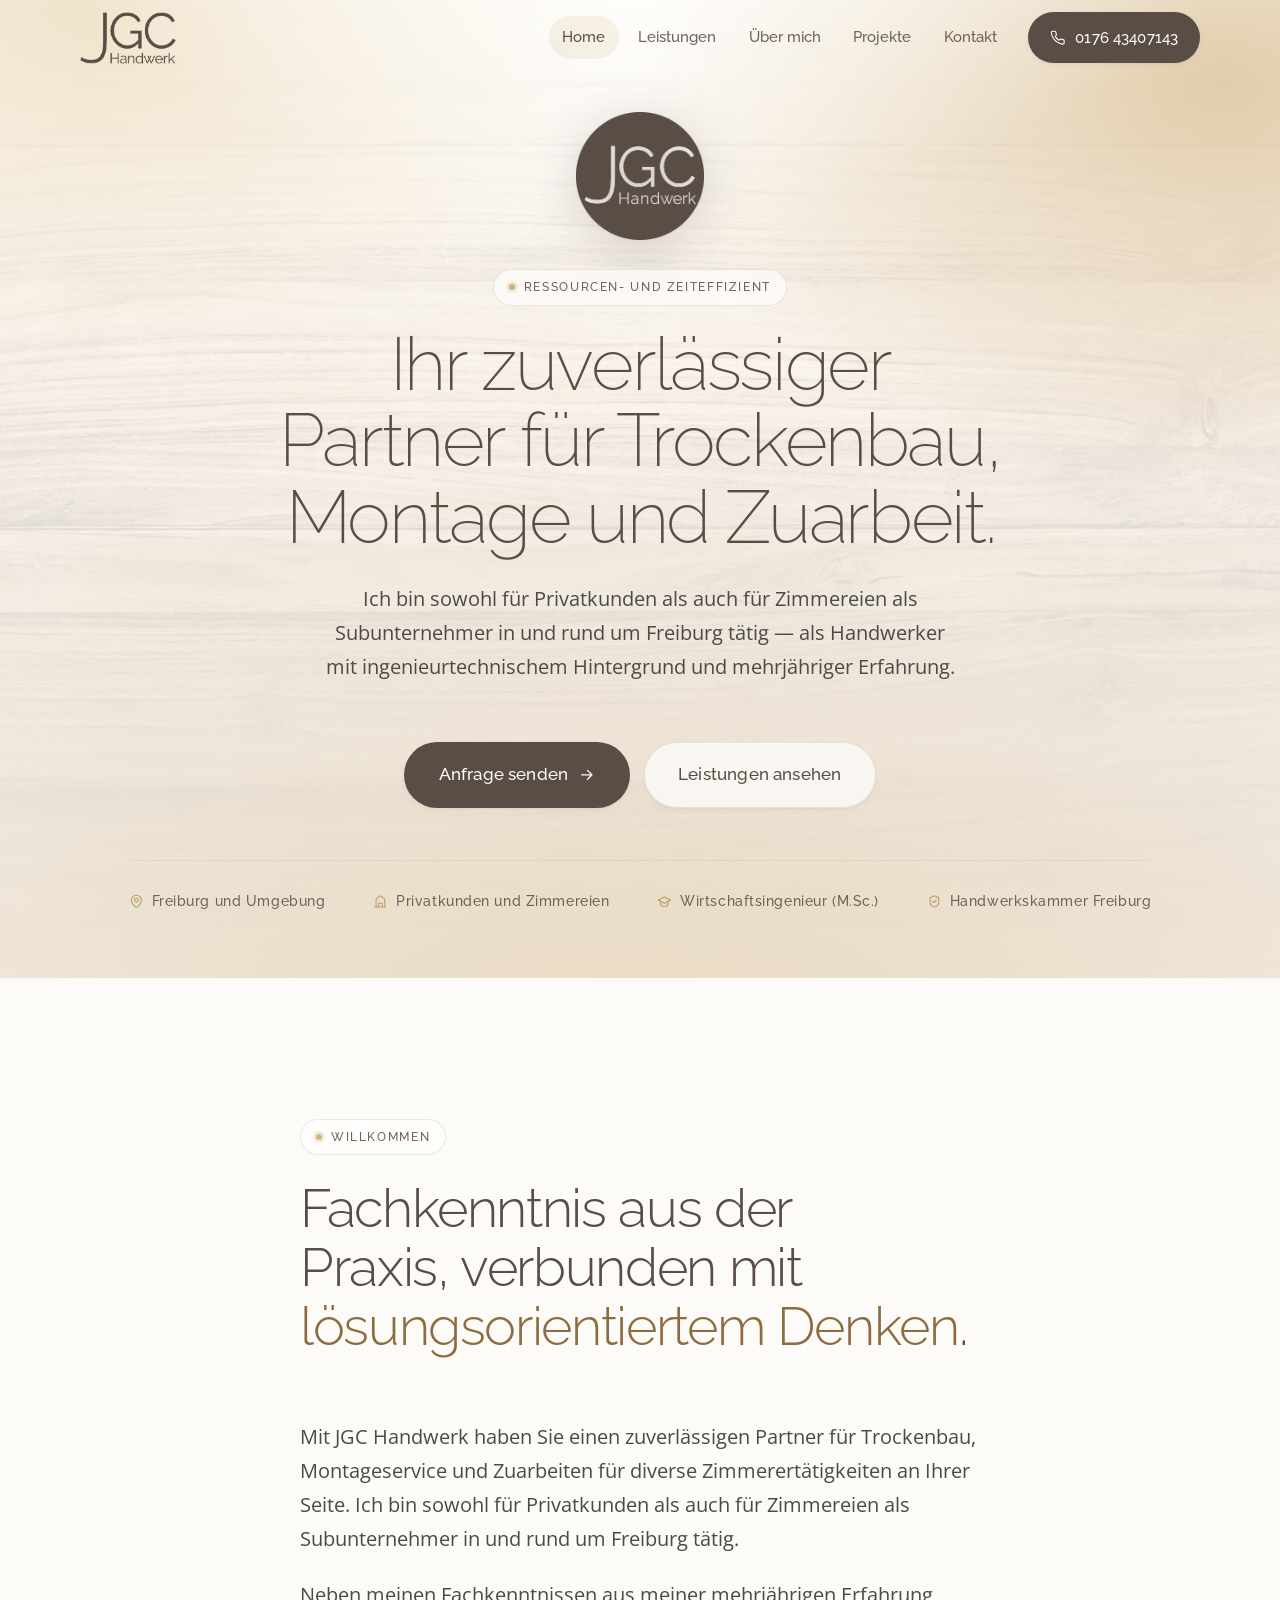
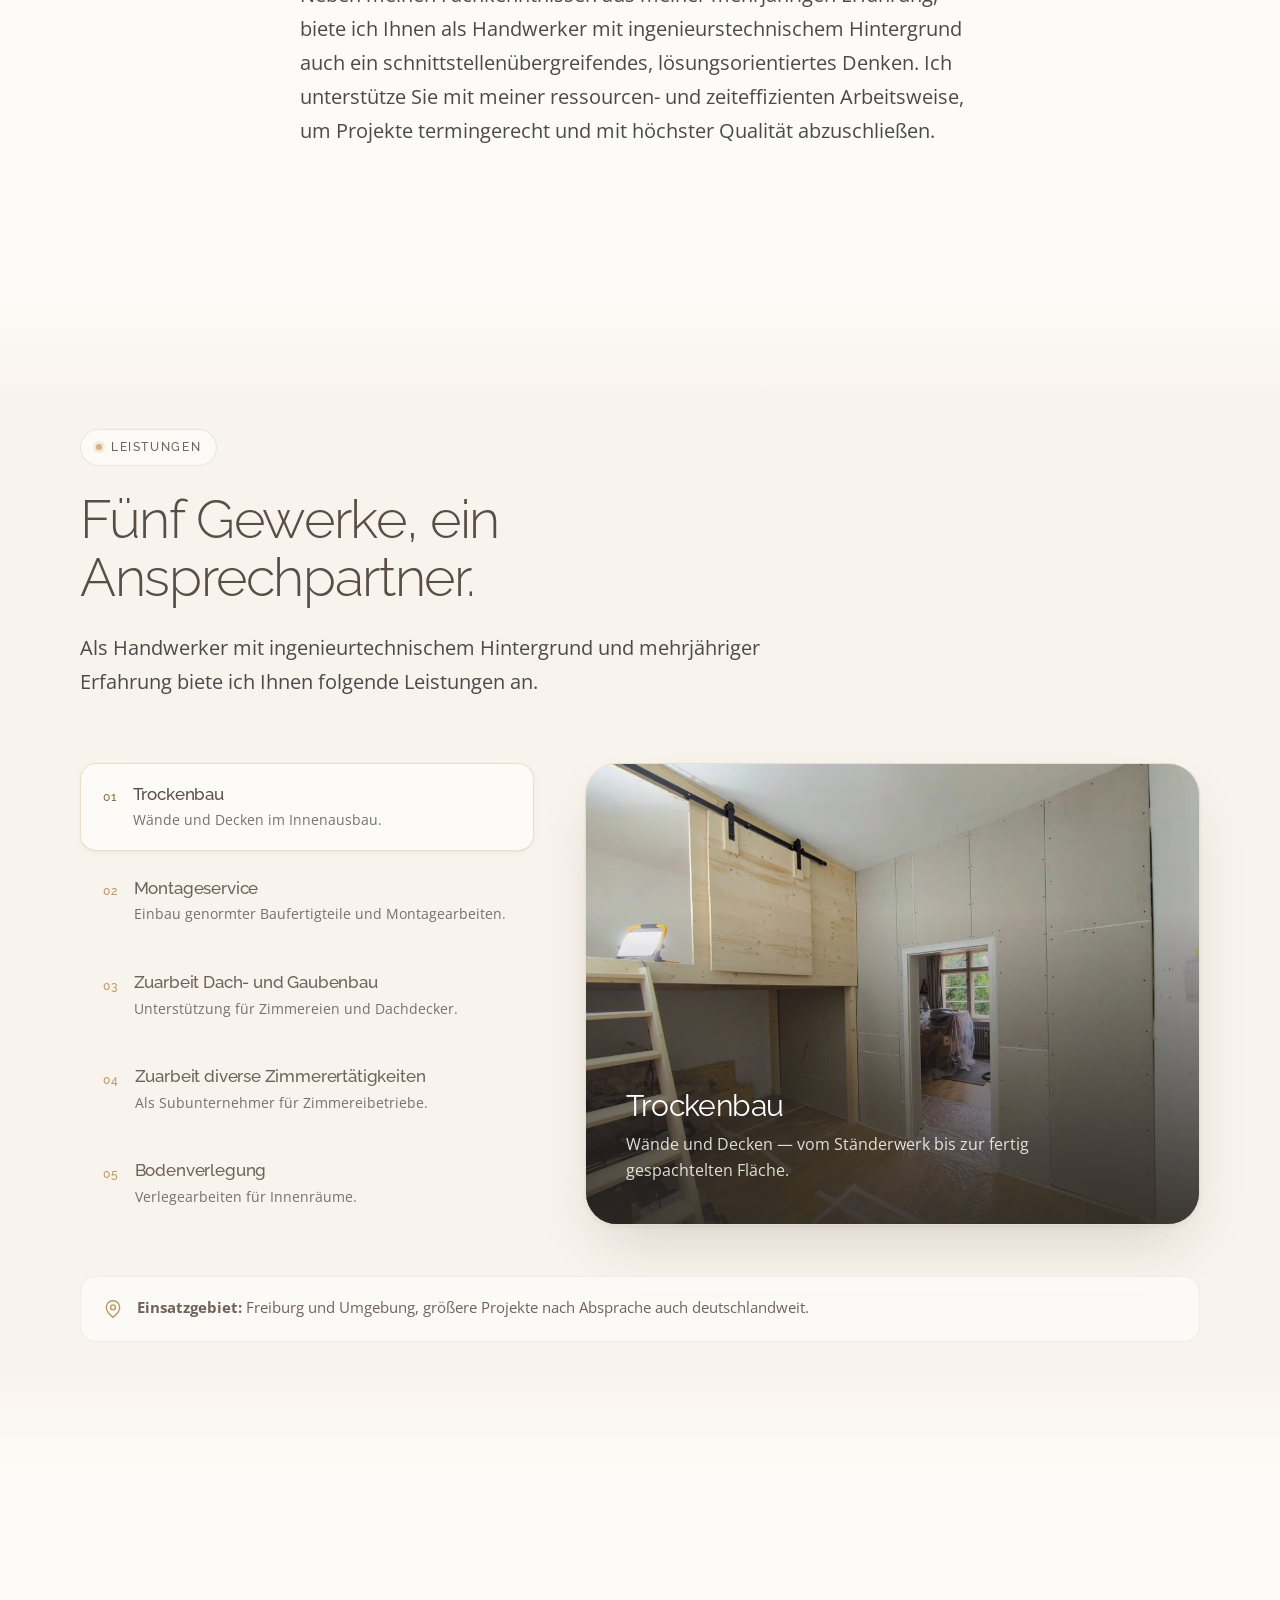
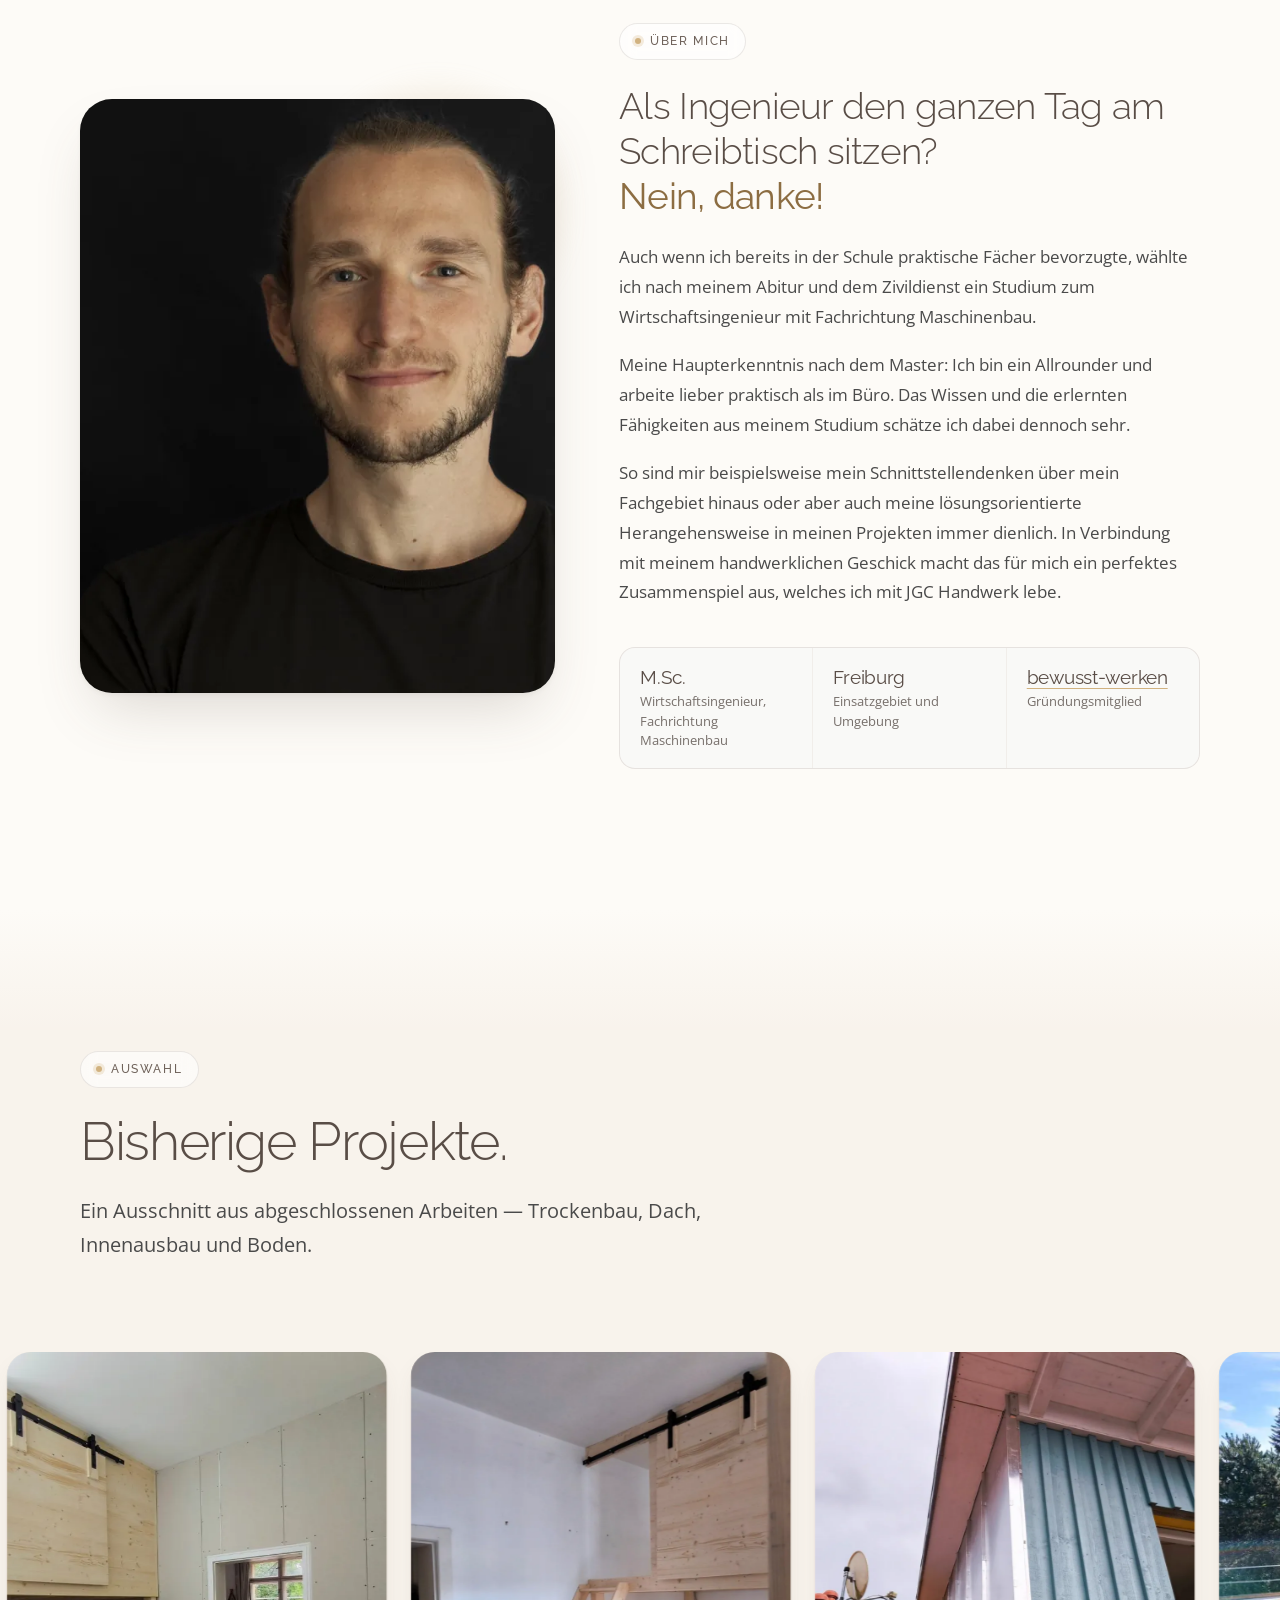
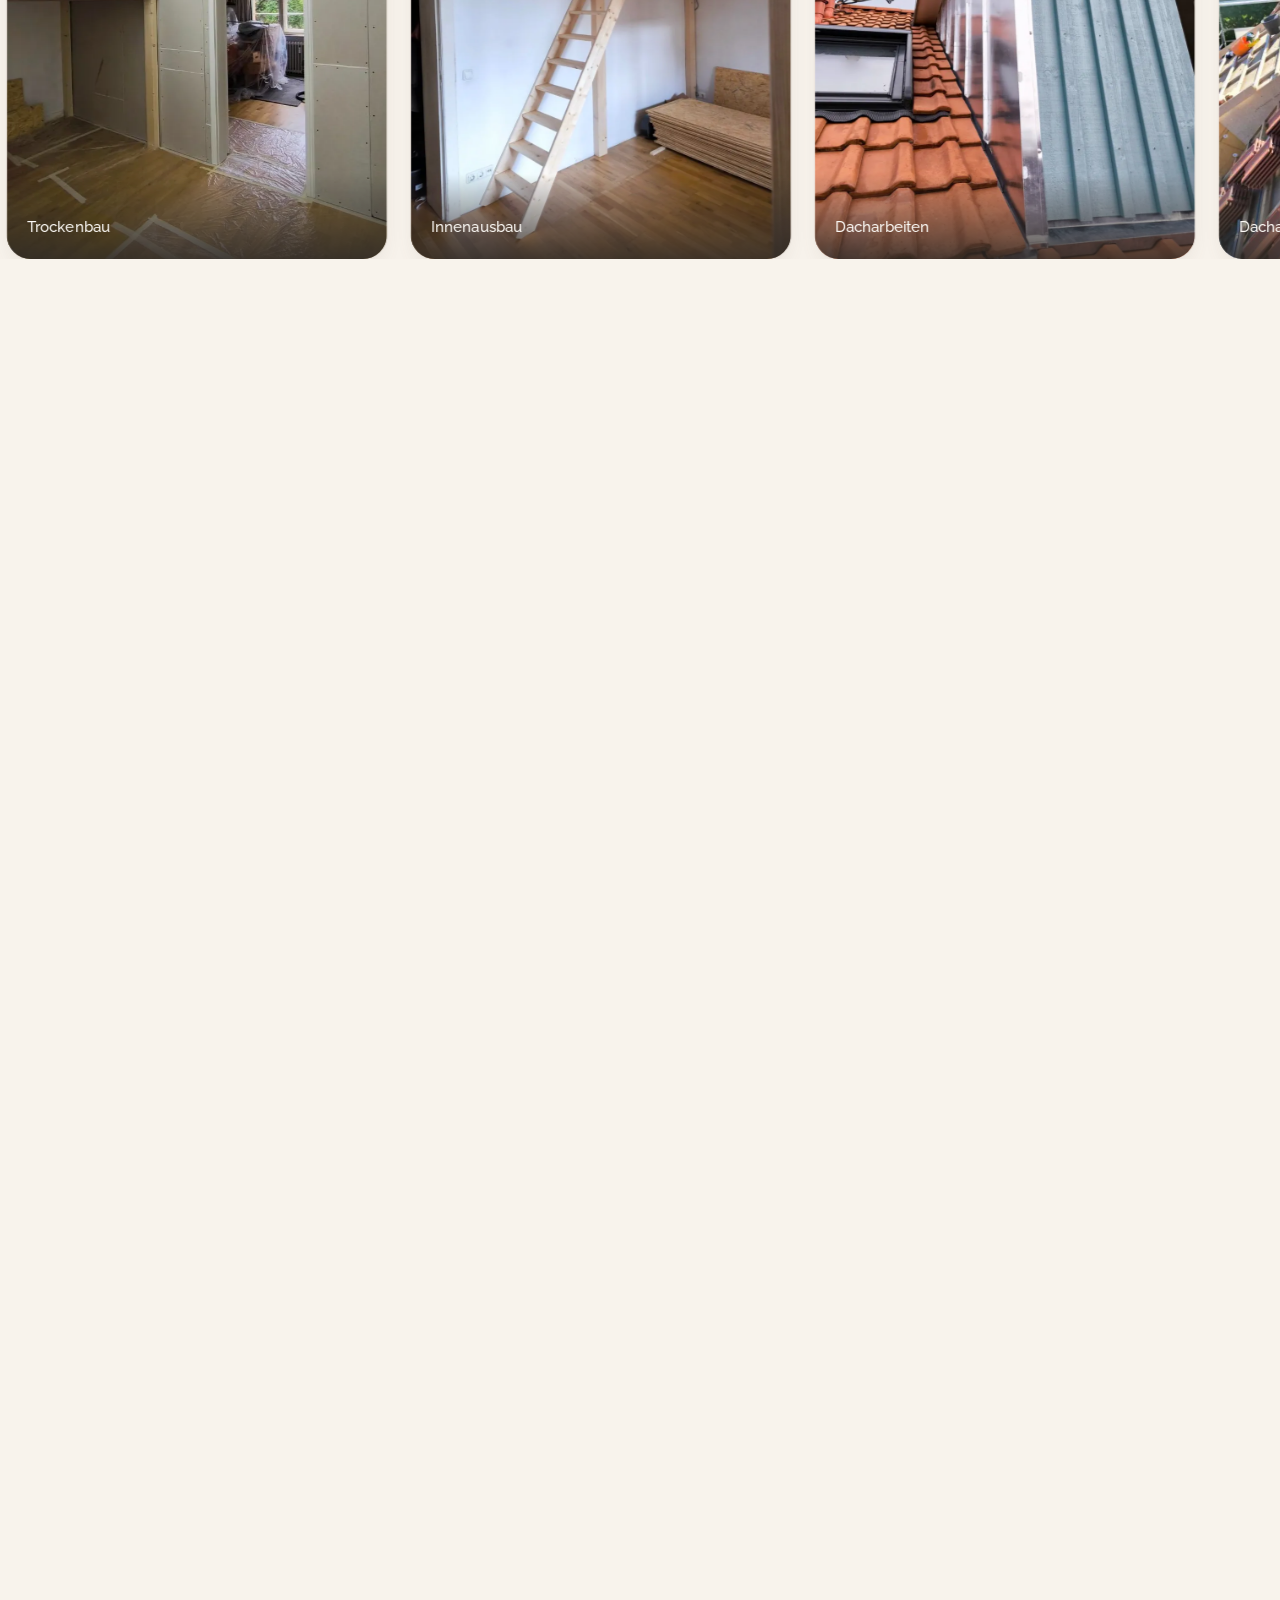
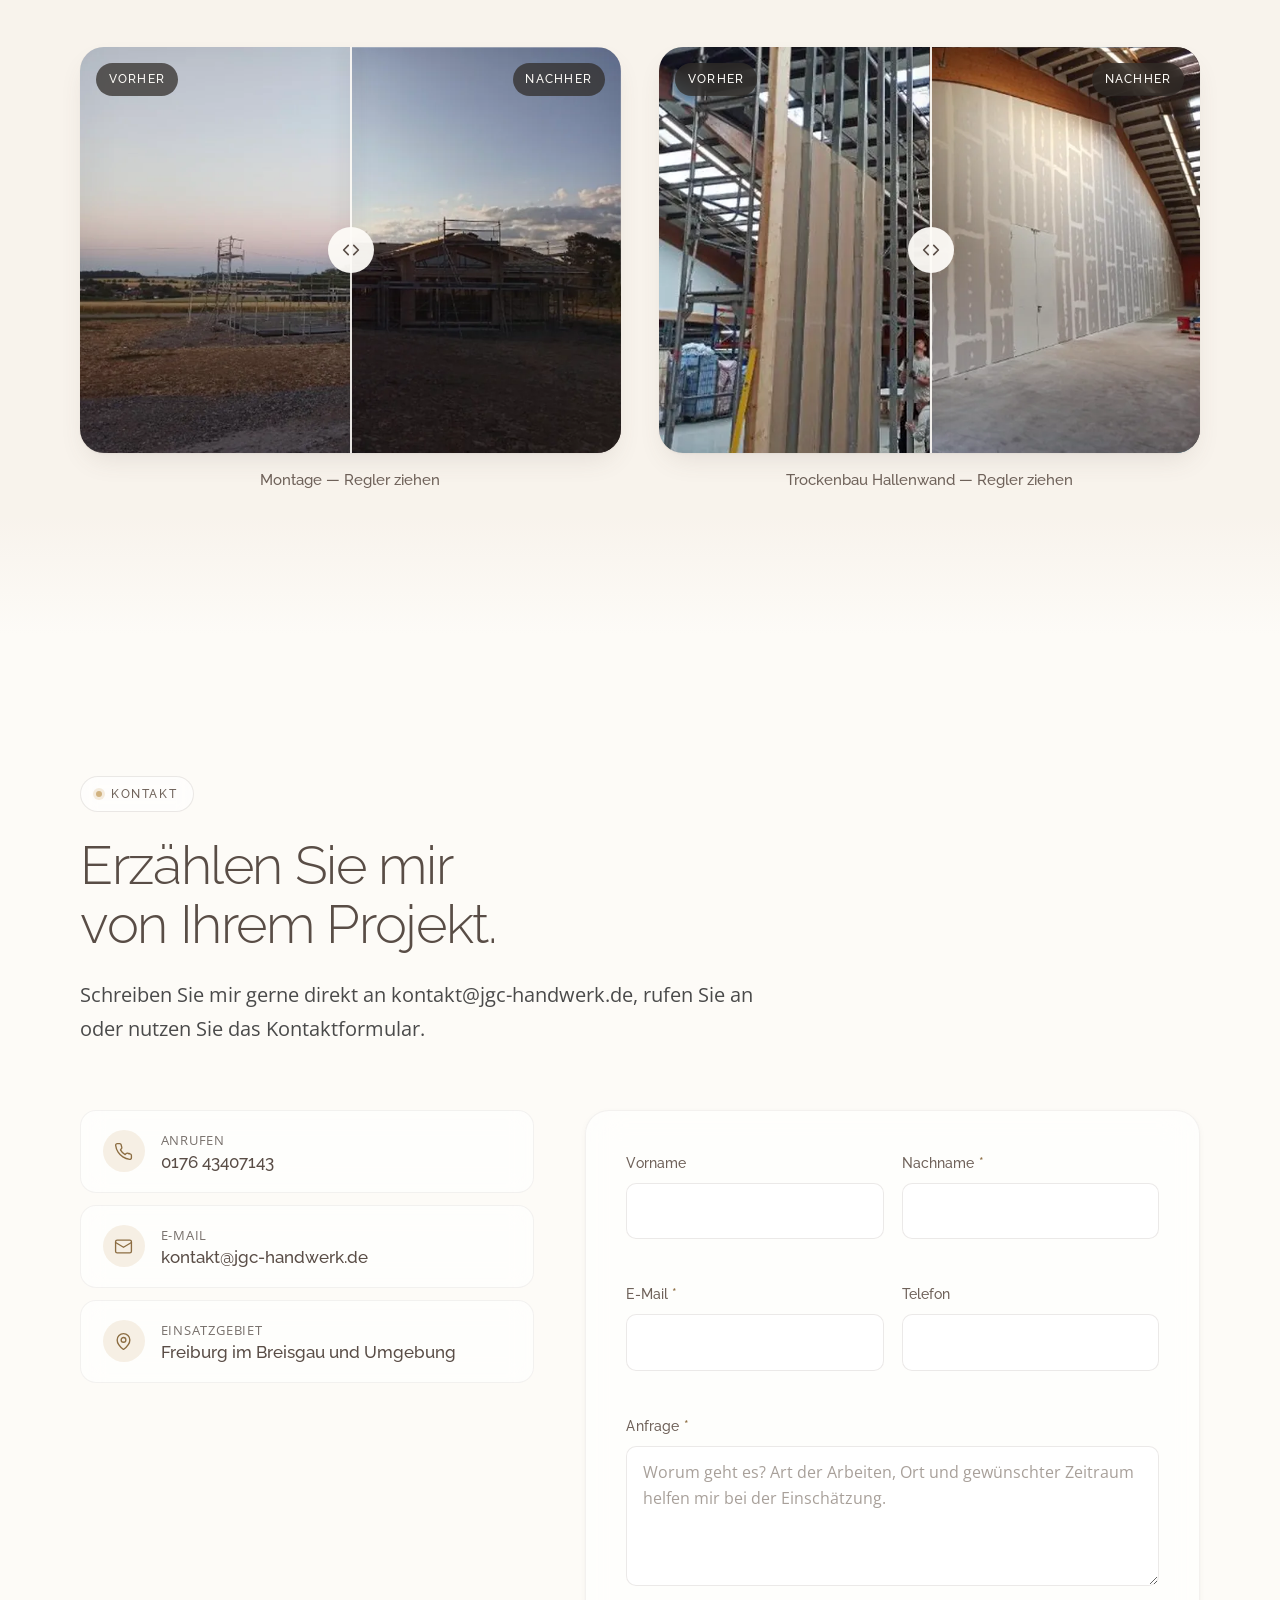
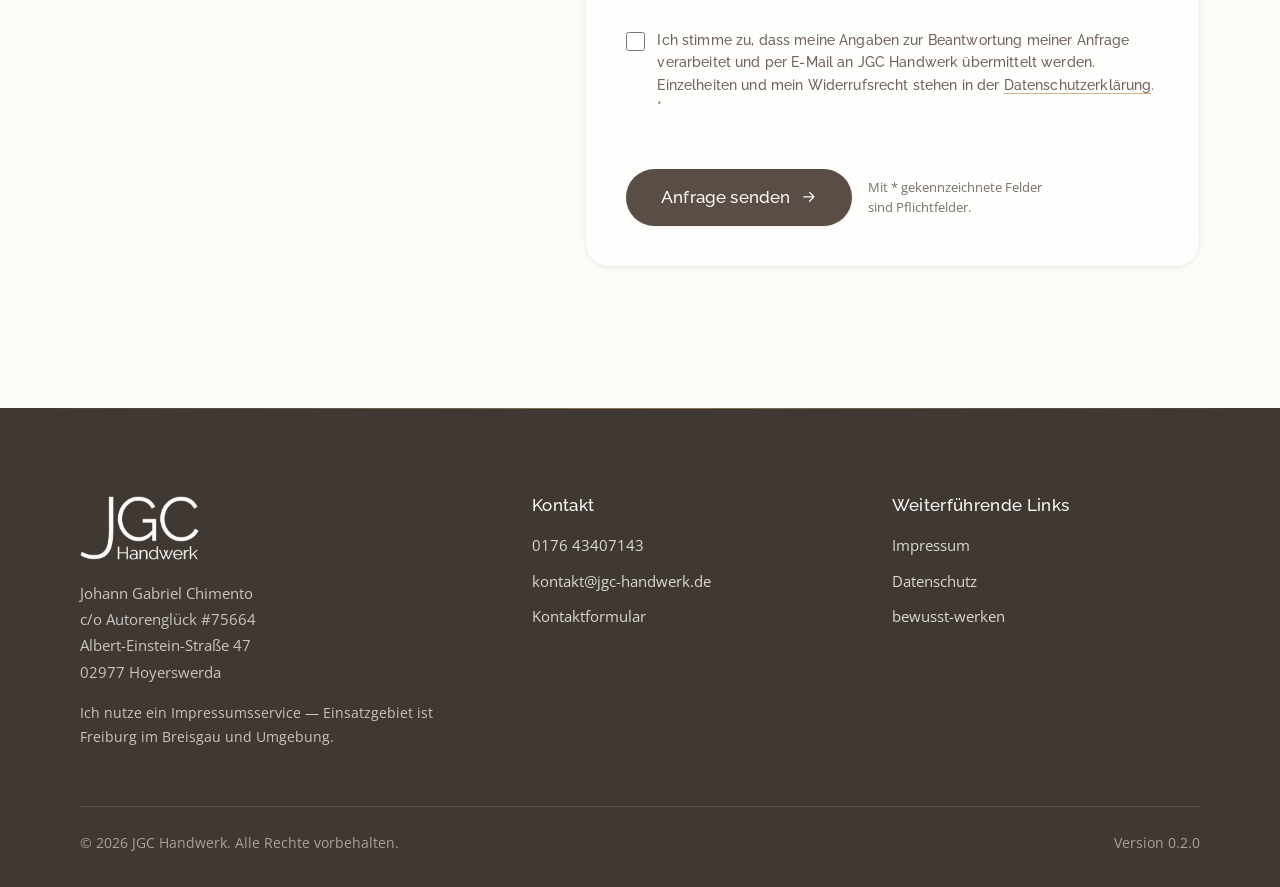
==== commit d0636cb2: "Rueckmeldungen eingearbeitet: Logo, Formular, Texte (0.2.0) Gabriels Rueckmeldung vom 13.09.2026 zu " ====
--- a/index.html
+++ b/index.html
@@ -73,11 +73,7 @@
     <header class="header" id="header">
       <div class="header__inner">
         <a class="brand" href="#home" aria-label="JGC Handwerk — zum Seitenanfang">
-          <img src="assets/img/logo-kreis.webp" alt="" width="40" height="40" />
-          <span class="brand__name">
-            JGC Handwerk
-            <span class="brand__claim">ressourcen- und zeiteffizient</span>
-          </span>
+          <img src="assets/img/logo-schriftzug.webp" alt="" width="289" height="156" />
         </a>
 
         <button
@@ -217,8 +213,7 @@
                 <span class="tab__num">01</span>
                 <span>
                   <span class="tab__title">Trockenbau</span>
-                  <!-- TEXT PRUEFEN: Kurzbeschreibung, von Gabriel zu bestaetigen -->
-                  <span class="tab__hint">Wände, Decken und Vorsatzschalen im Innenausbau.</span>
+                  <span class="tab__hint">Wände und Decken im Innenausbau.</span>
                 </span>
               </button>
 
@@ -226,7 +221,6 @@
                 <span class="tab__num">02</span>
                 <span>
                   <span class="tab__title">Montageservice</span>
-                  <!-- TEXT PRUEFEN -->
                   <span class="tab__hint">Einbau genormter Baufertigteile und Montagearbeiten.</span>
                 </span>
               </button>
@@ -235,8 +229,7 @@
                 <span class="tab__num">03</span>
                 <span>
                   <span class="tab__title">Zuarbeit Dach- und Gaubenbau</span>
-                  <!-- TEXT PRUEFEN -->
-                  <span class="tab__hint">Unterstützung für Zimmereien auf dem Dach.</span>
+                  <span class="tab__hint">Unterstützung für Zimmereien und Dachdecker.</span>
                 </span>
               </button>
 
@@ -244,7 +237,6 @@
                 <span class="tab__num">04</span>
                 <span>
                   <span class="tab__title">Zuarbeit diverse Zimmerertätigkeiten</span>
-                  <!-- TEXT PRUEFEN -->
                   <span class="tab__hint">Als Subunternehmer für Zimmereibetriebe.</span>
                 </span>
               </button>
@@ -253,7 +245,6 @@
                 <span class="tab__num">05</span>
                 <span>
                   <span class="tab__title">Bodenverlegung</span>
-                  <!-- TEXT PRUEFEN -->
                   <span class="tab__hint">Verlegearbeiten für Innenräume.</span>
                 </span>
               </button>
@@ -265,8 +256,7 @@
                   <img src="assets/img/p-trockenbau.webp" alt="Trockenbauarbeiten von JGC Handwerk" loading="lazy" />
                   <div class="panel__caption">
                     <h3>Trockenbau</h3>
-                    <!-- TEXT PRUEFEN -->
-                    <p>Wände, Decken und Vorsatzschalen — vom Ständerwerk bis zur fertig gespachtelten Fläche.</p>
+                    <p>Wände und Decken — vom Ständerwerk bis zur fertig gespachtelten Fläche.</p>
                   </div>
                 </div>
               </div>
@@ -276,7 +266,6 @@
                   <img src="assets/img/vn-montage-nachher.webp" alt="Abgeschlossene Montagearbeiten" loading="lazy" />
                   <div class="panel__caption">
                     <h3>Montageservice</h3>
-                    <!-- TEXT PRUEFEN -->
                     <p>Einbau genormter Baufertigteile und Montagearbeiten für Privatkunden und Betriebe.</p>
                   </div>
                 </div>
@@ -287,8 +276,7 @@
                   <img src="assets/img/p-dach.webp" alt="Dacharbeiten von JGC Handwerk" loading="lazy" />
                   <div class="panel__caption">
                     <h3>Zuarbeit Dach- und Gaubenbau</h3>
-                    <!-- TEXT PRUEFEN -->
-                    <p>Zuverlässige Unterstützung für Zimmereien bei Dachaufbau und Gaubenbau.</p>
+                    <p>Zuverlässige Unterstützung für Zimmereien und Dachdecker bei Dachaufbau und Gaubenbau.</p>
                   </div>
                 </div>
               </div>
@@ -298,7 +286,6 @@
                   <img src="assets/img/p-dachausbau.webp" alt="Innenausbau im Dachgeschoss" loading="lazy" />
                   <div class="panel__caption">
                     <h3>Zuarbeit diverse Zimmerertätigkeiten</h3>
-                    <!-- TEXT PRUEFEN -->
                     <p>Als Subunternehmer im Einsatz — eingespielt in bestehende Abläufe auf der Baustelle.</p>
                   </div>
                 </div>
@@ -309,7 +296,6 @@
                   <img src="assets/img/p-boden.webp" alt="Bodenverlegearbeiten von JGC Handwerk" loading="lazy" />
                   <div class="panel__caption">
                     <h3>Bodenverlegung</h3>
-                    <!-- TEXT PRUEFEN -->
                     <p>Verlegearbeiten für Innenräume — sauber vorbereitet, sauber abgeschlossen.</p>
                   </div>
                 </div>
@@ -539,25 +525,25 @@
                 <div class="form__grid">
                   <div class="field">
                     <label for="vorname">Vorname</label>
-                    <input id="vorname" name="vorname" type="text" autocomplete="given-name" />
+                    <input id="vorname" name="vorname" type="text" autocomplete="given-name" maxlength="100" />
                     <span class="field__error" id="err-vorname" aria-live="polite"></span>
                   </div>
 
                   <div class="field">
                     <label for="nachname">Nachname <span class="req" aria-hidden="true">*</span></label>
-                    <input id="nachname" name="nachname" type="text" autocomplete="family-name" required />
+                    <input id="nachname" name="nachname" type="text" autocomplete="family-name" maxlength="100" required />
                     <span class="field__error" id="err-nachname" aria-live="polite"></span>
                   </div>
 
                   <div class="field">
                     <label for="email">E-Mail <span class="req" aria-hidden="true">*</span></label>
-                    <input id="email" name="email" type="email" autocomplete="email" required />
+                    <input id="email" name="email" type="email" autocomplete="email" maxlength="254" required />
                     <span class="field__error" id="err-email" aria-live="polite"></span>
                   </div>
 
                   <div class="field">
                     <label for="telefon">Telefon</label>
-                    <input id="telefon" name="telefon" type="tel" autocomplete="tel" />
+                    <input id="telefon" name="telefon" type="tel" autocomplete="tel" maxlength="40" />
                     <span class="field__error" id="err-telefon" aria-live="polite"></span>
                   </div>
 
@@ -566,6 +552,7 @@
                     <textarea
                       id="anfrage"
                       name="anfrage"
+                      maxlength="5000"
                       required
                       placeholder="Worum geht es? Art der Arbeiten, Ort und gewünschter Zeitraum helfen mir bei der Einschätzung."
                     ></textarea>
@@ -576,9 +563,9 @@
                     <label class="consent" for="datenschutz">
                       <input id="datenschutz" name="datenschutz" type="checkbox" required />
                       <span>
-                        Ich habe die <a href="datenschutz.html">Datenschutzerklärung</a> zur Kenntnis genommen. Ich
-                        stimme zu, dass meine Angaben zur Kontaktaufnahme und für Rückfragen dauerhaft gespeichert
-                        werden. <span class="req" aria-hidden="true">*</span>
+                        Ich stimme zu, dass meine Angaben zur Beantwortung meiner Anfrage verarbeitet und per E-Mail an
+                        JGC Handwerk übermittelt werden. Einzelheiten und mein Widerrufsrecht stehen in der
+                        <a href="datenschutz.html">Datenschutzerklärung</a>. <span class="req" aria-hidden="true">*</span>
                       </span>
                     </label>
                     <span class="field__error" id="err-datenschutz" aria-live="polite"></span>
@@ -615,8 +602,7 @@
         <div class="footer__grid">
           <div class="footer__brand-col">
             <div class="footer__brand">
-              <img src="assets/img/logo-kreis.webp" alt="" width="44" height="44" />
-              <strong>JGC Handwerk</strong>
+              <img src="assets/img/logo-schriftzug-hell.webp" alt="JGC Handwerk" width="356" height="192" />
             </div>
             <p>
               Johann Gabriel Chimento<br />
--- a/assets/css/style.css
+++ b/assets/css/style.css
@@ -459,32 +459,15 @@
 .brand {
   display: inline-flex;
   align-items: center;
-  gap: 0.7rem;
   text-decoration: none;
   flex: none;
 }
 
+/* Schriftzug wie auf der alten Seite; waechst mit der Hoehe der Kopfzeile mit */
 .brand img {
-  width: 40px;
-  height: 40px;
-}
-
-.brand__name {
-  font-family: Raleway, sans-serif;
-  font-size: 1.05rem;
-  font-weight: 500;
-  letter-spacing: 0.02em;
-  color: var(--ink);
-  line-height: 1.1;
-}
-
-.brand__claim {
   display: block;
-  font-family: "Open Sans", sans-serif;
-  font-size: 0.7rem;
-  font-weight: 400;
-  letter-spacing: 0.04em;
-  color: var(--text-weak);
+  height: calc(var(--header-h) - 24px);
+  width: auto;
 }
 
 .nav {
@@ -617,10 +600,11 @@
   align-items: center;
 }
 
+/* Kreis-Logo als Blickfang; Kopf- und Fusszeile tragen den Schriftzug */
 .hero__mark {
-  width: clamp(56px, 7vw, 74px);
+  width: clamp(88px, 10vw, 128px);
   height: auto;
-  margin-bottom: clamp(1.1rem, 2.2vw, 1.6rem);
+  margin-bottom: clamp(1.25rem, 2.4vw, 1.8rem);
   filter: drop-shadow(0 10px 26px rgba(89, 77, 70, 0.24));
 }
 
@@ -1368,22 +1352,14 @@
 
 .footer__brand {
   display: inline-flex;
-  align-items: center;
-  gap: 0.7rem;
   margin-bottom: 1.25rem;
 }
 
+/* Heller Schriftzug auf dem dunklen Grund der Fusszeile */
 .footer__brand img {
-  width: 44px;
-  height: 44px;
-}
-
-.footer__brand strong {
-  font-family: Raleway, sans-serif;
-  font-size: 1.15rem;
-  font-weight: 500;
-  color: var(--sand-50);
-  letter-spacing: 0.02em;
+  display: block;
+  height: 64px;
+  width: auto;
 }
 
 .footer__list {
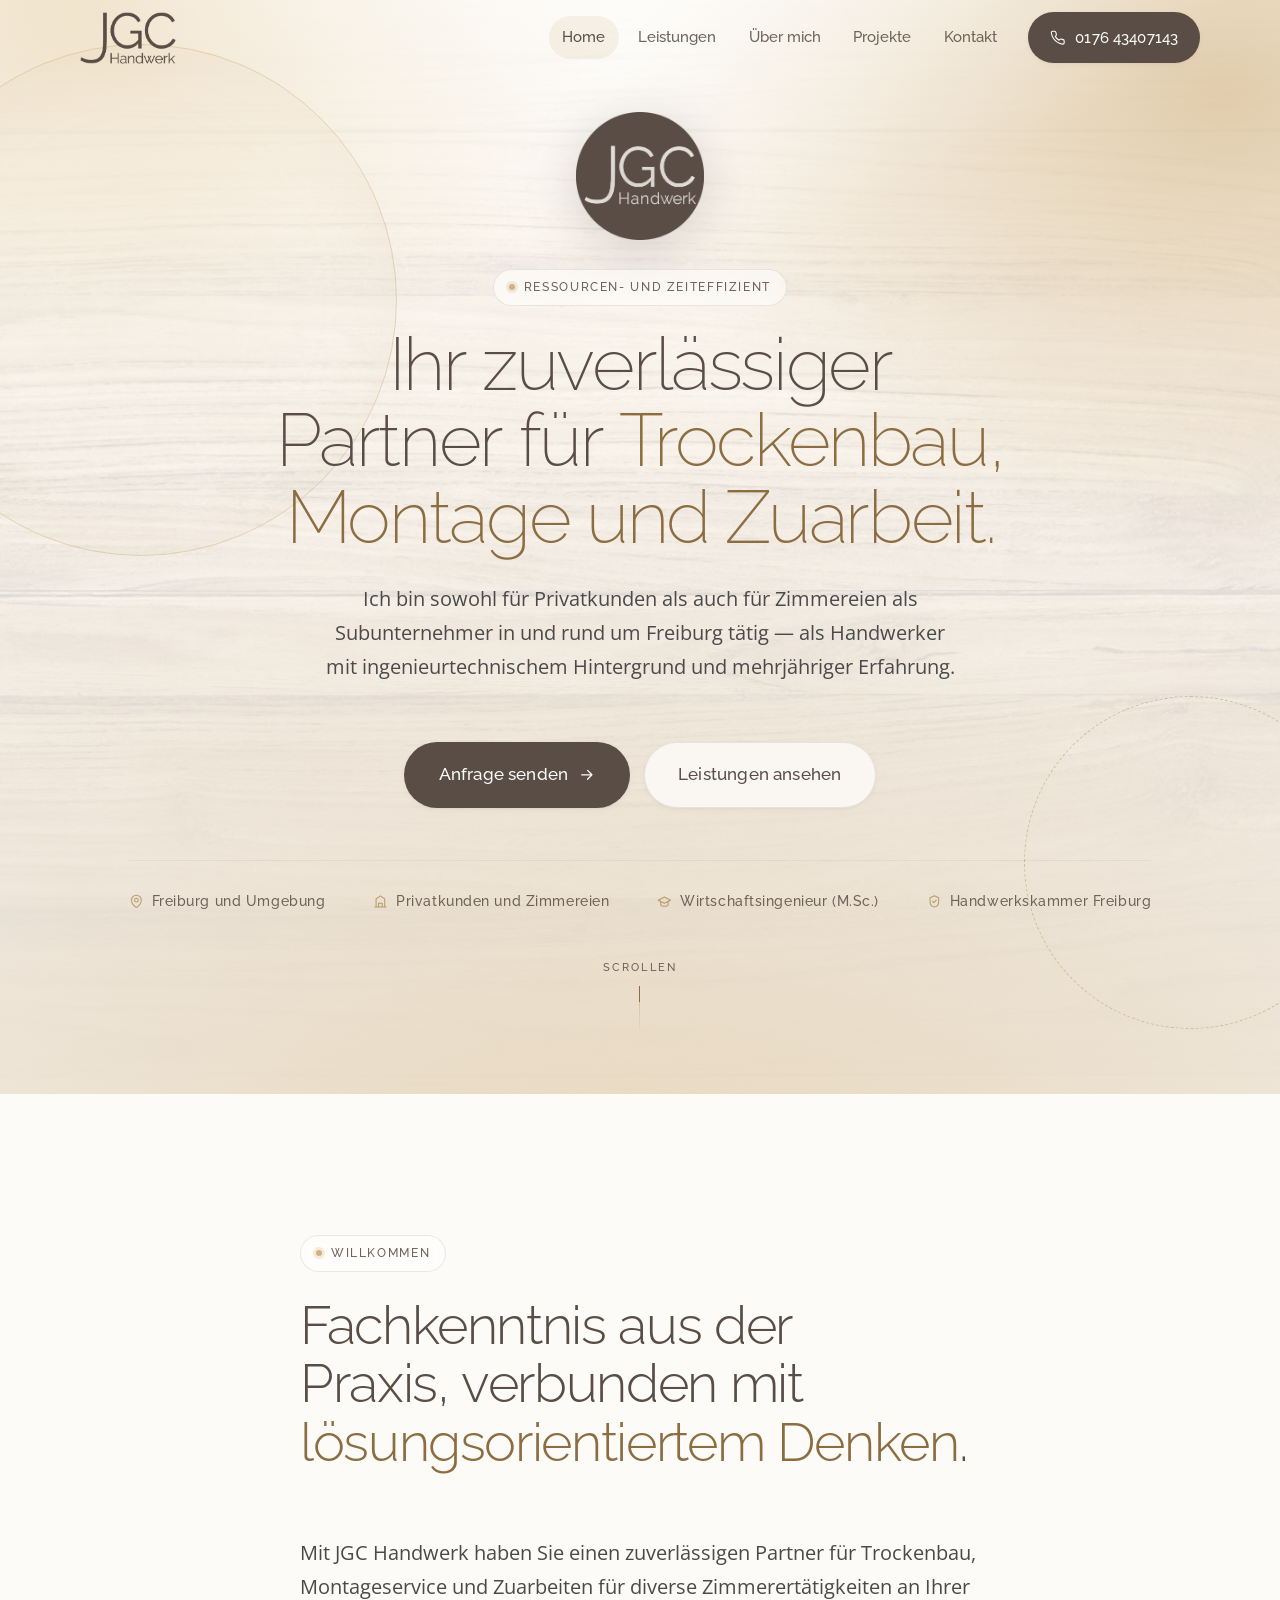
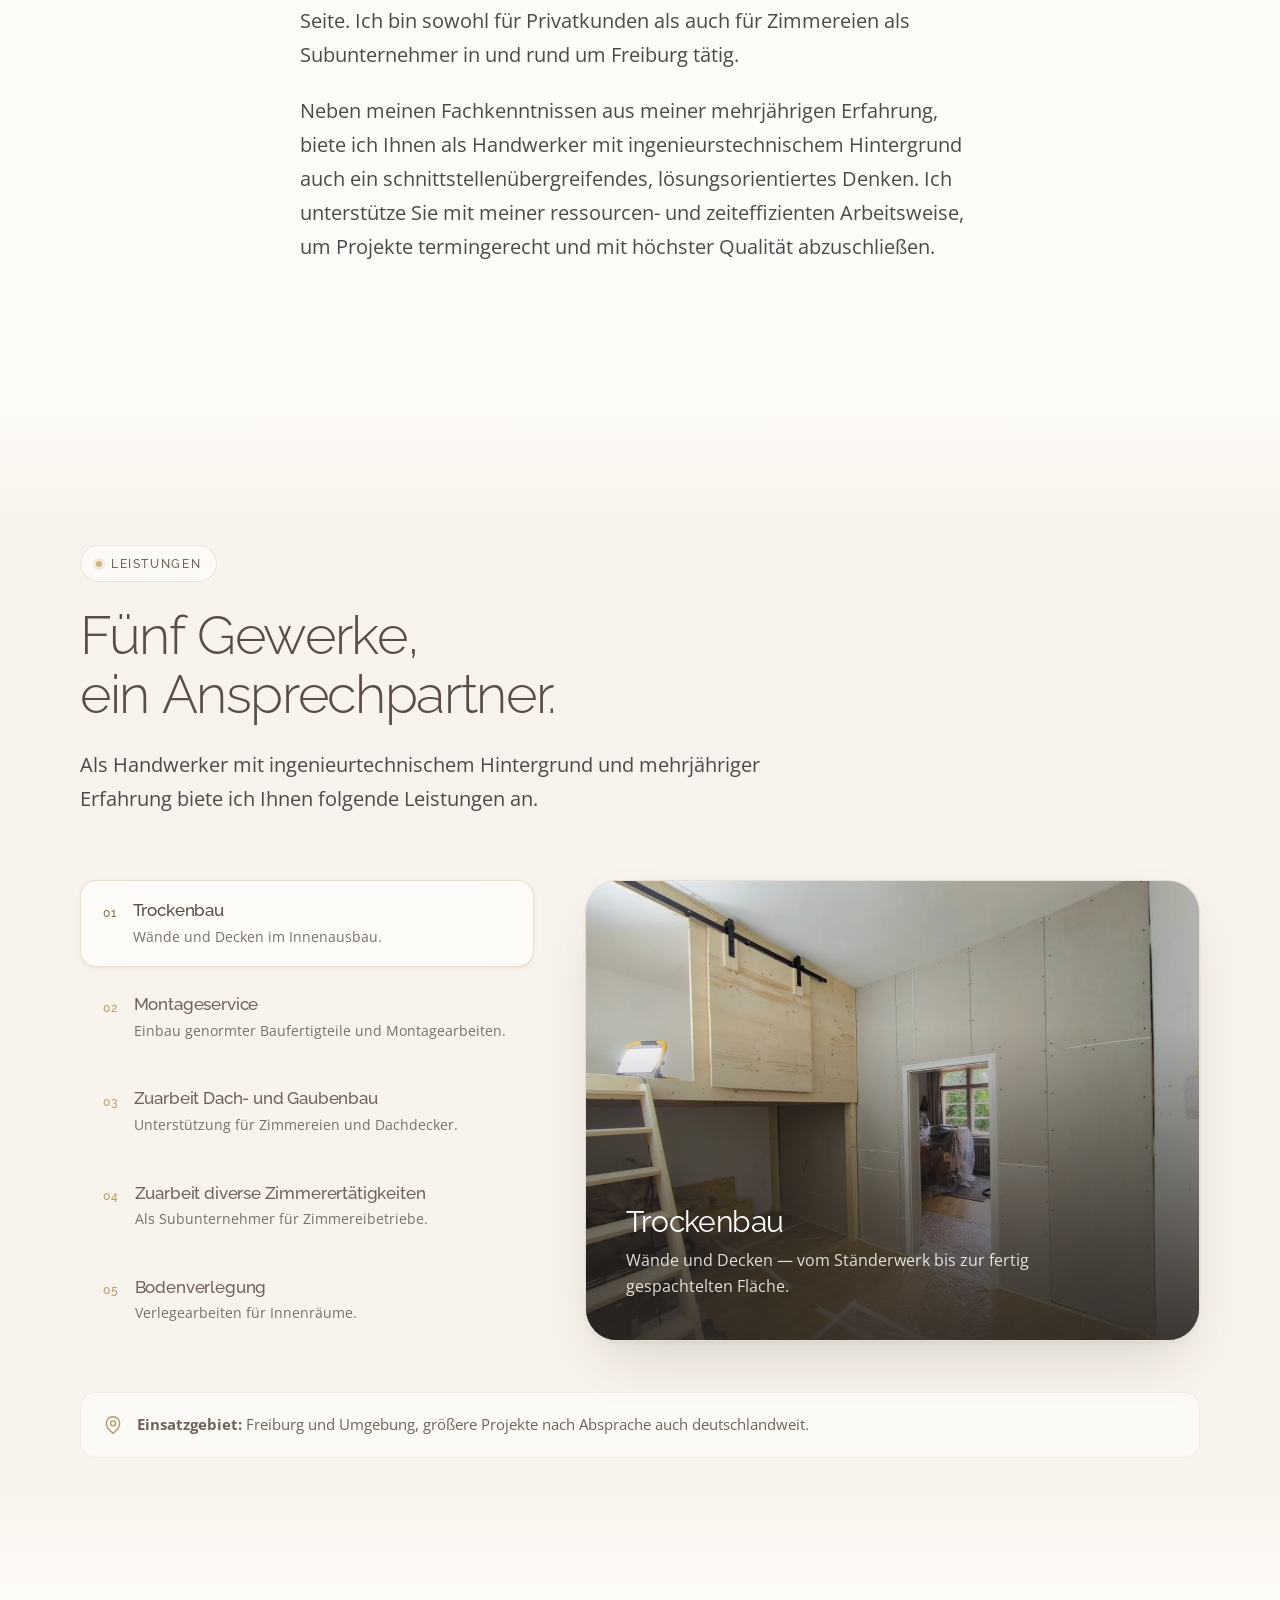
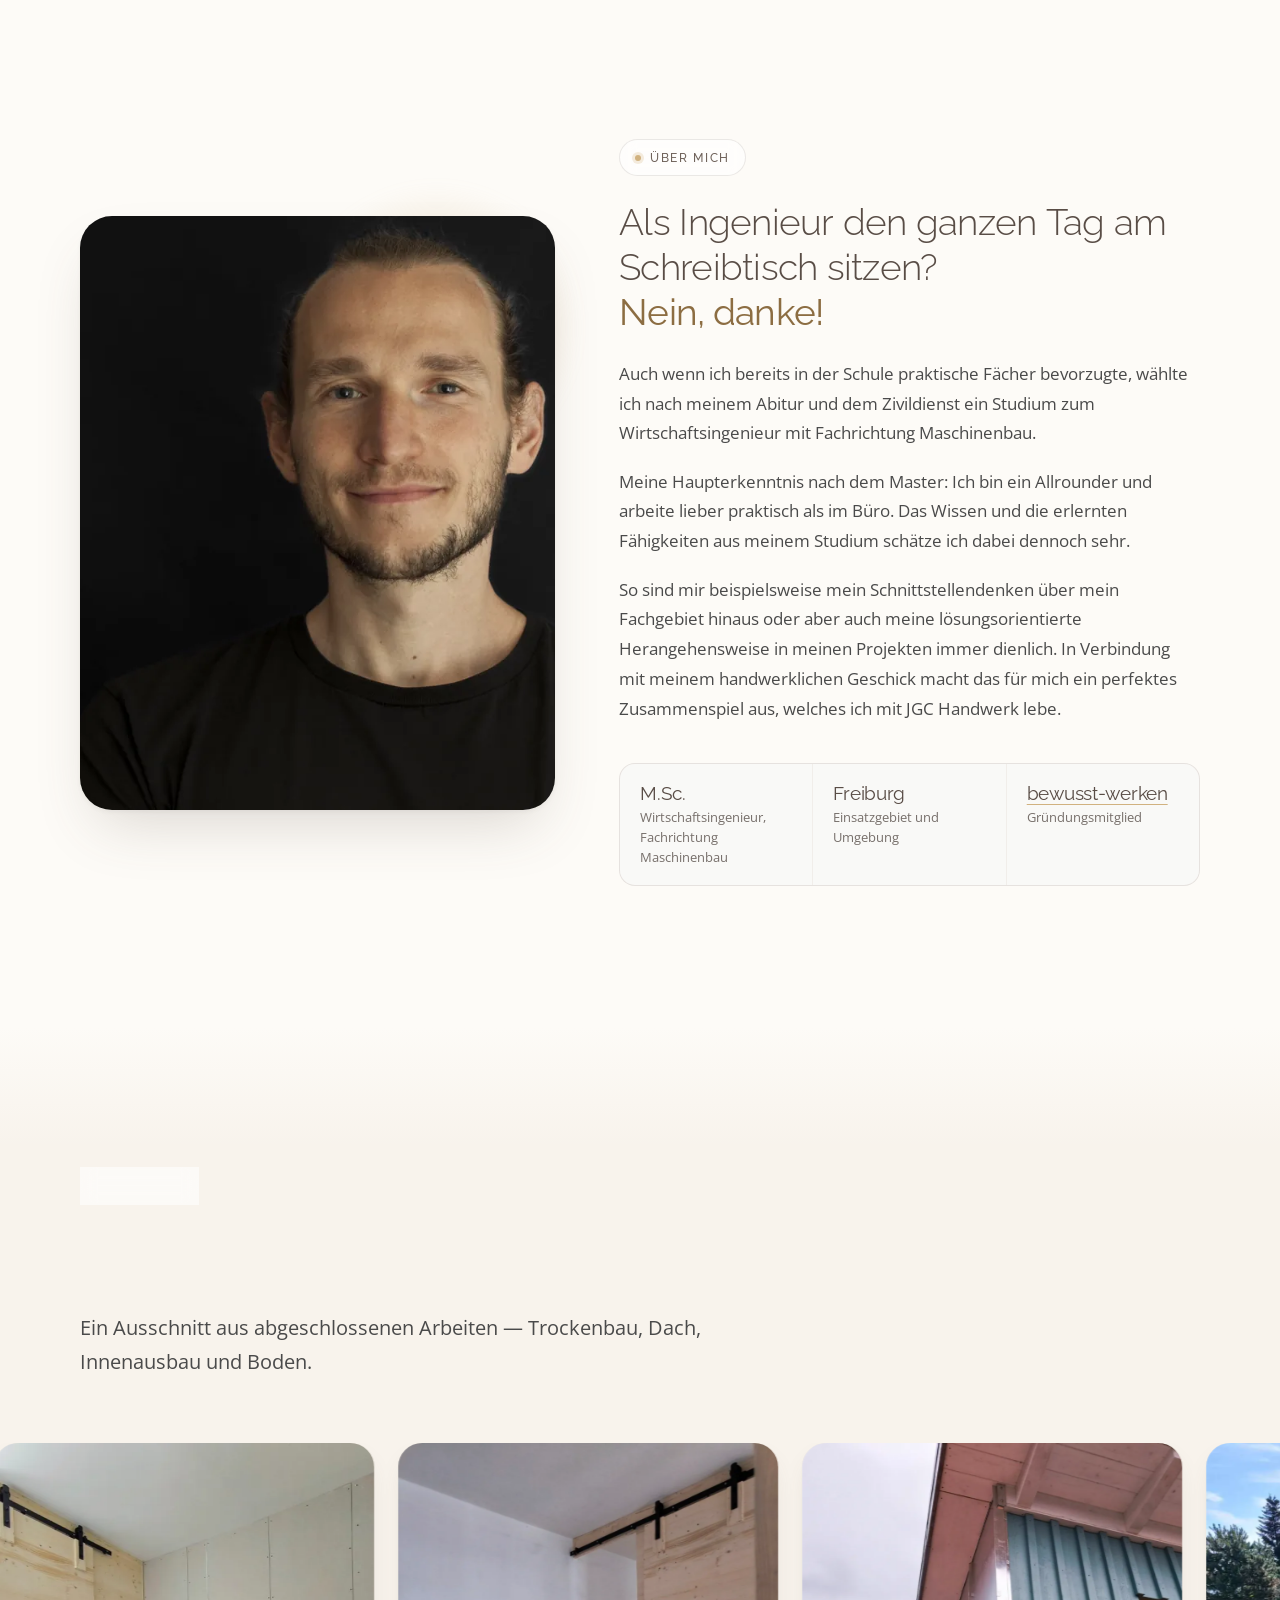
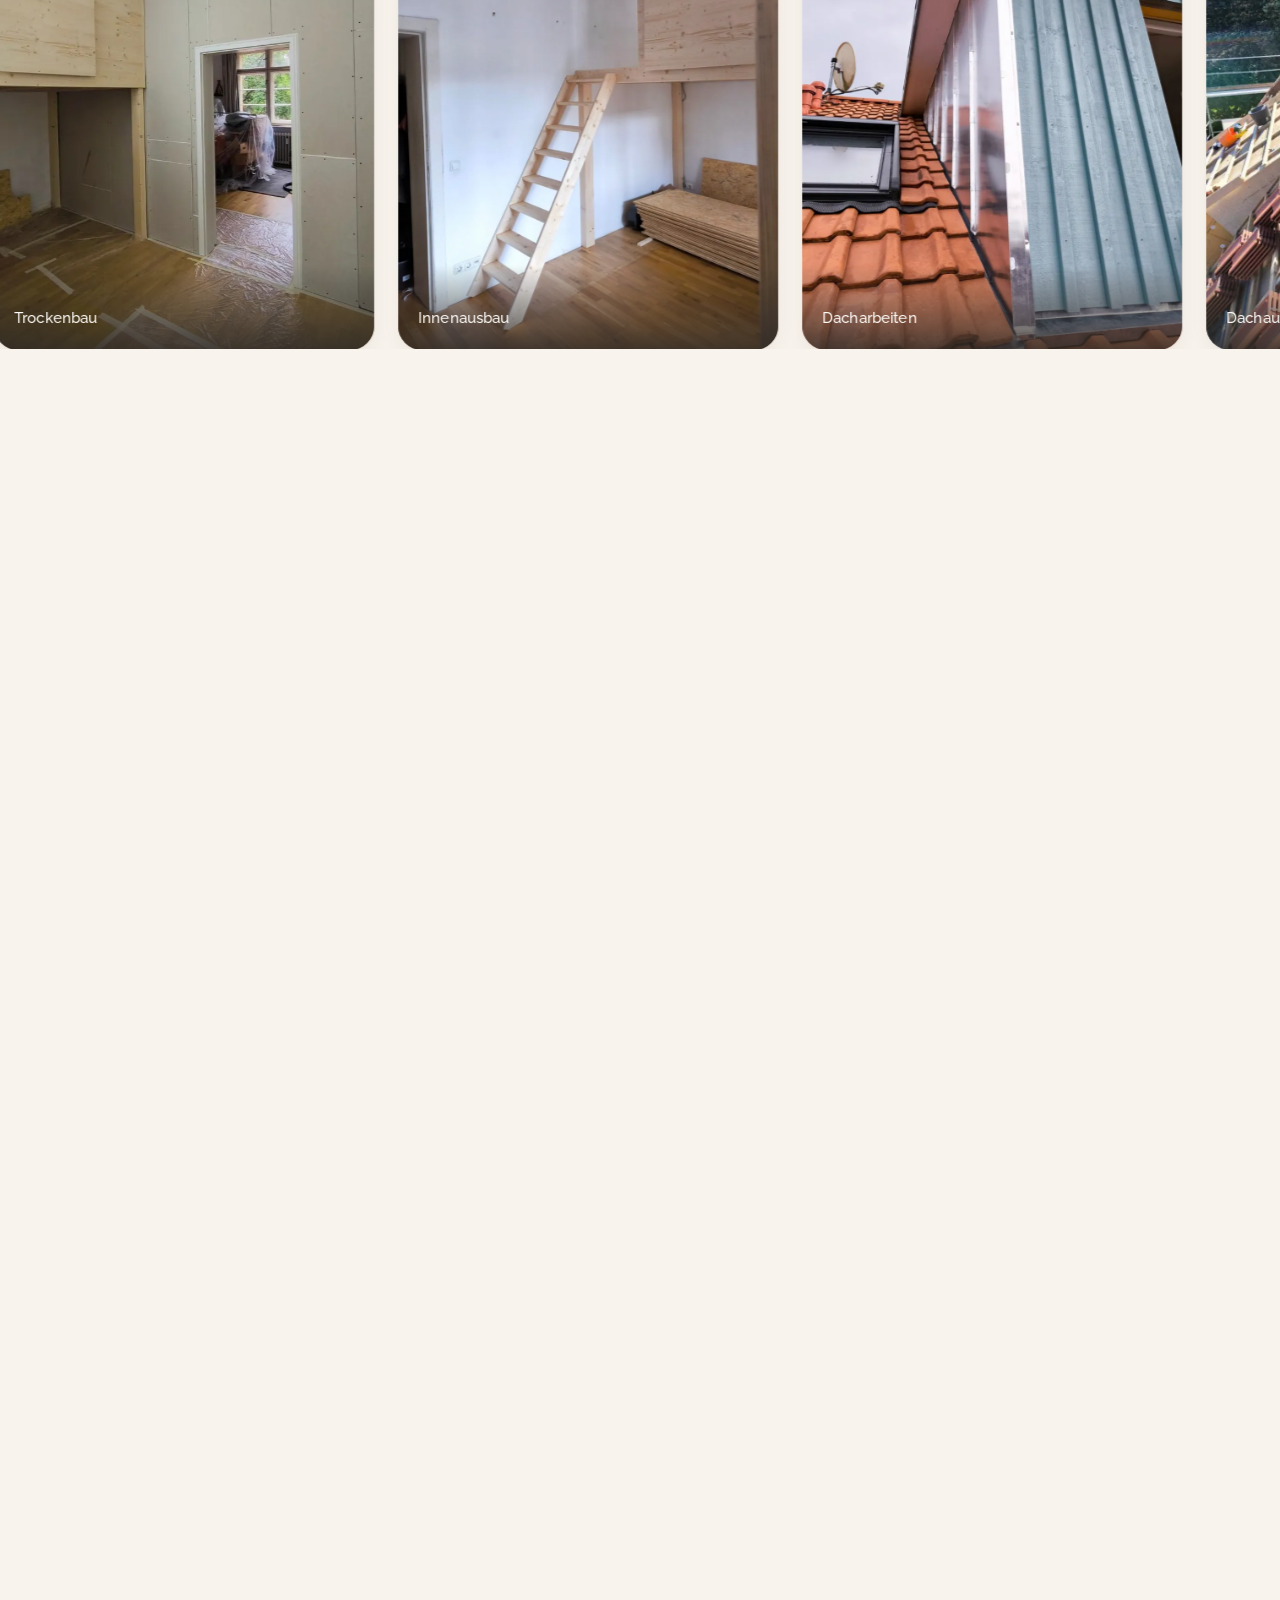
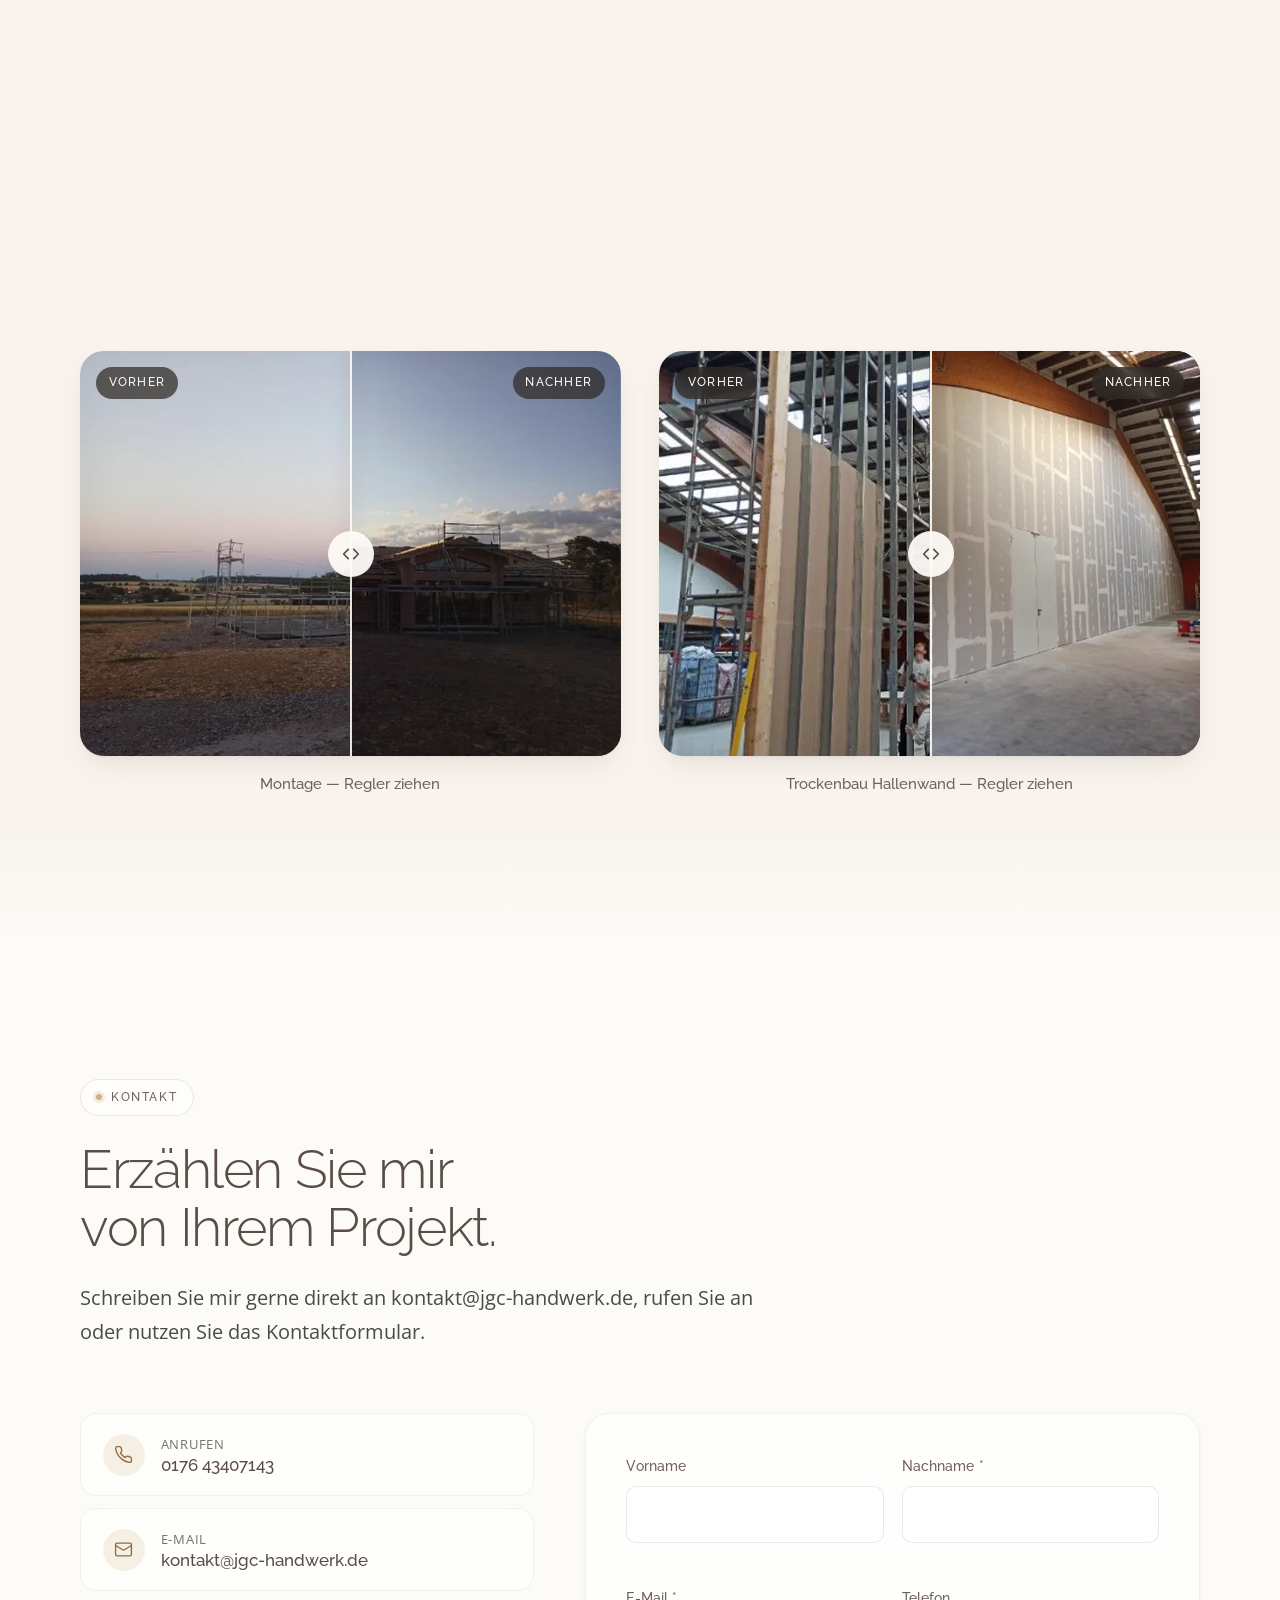
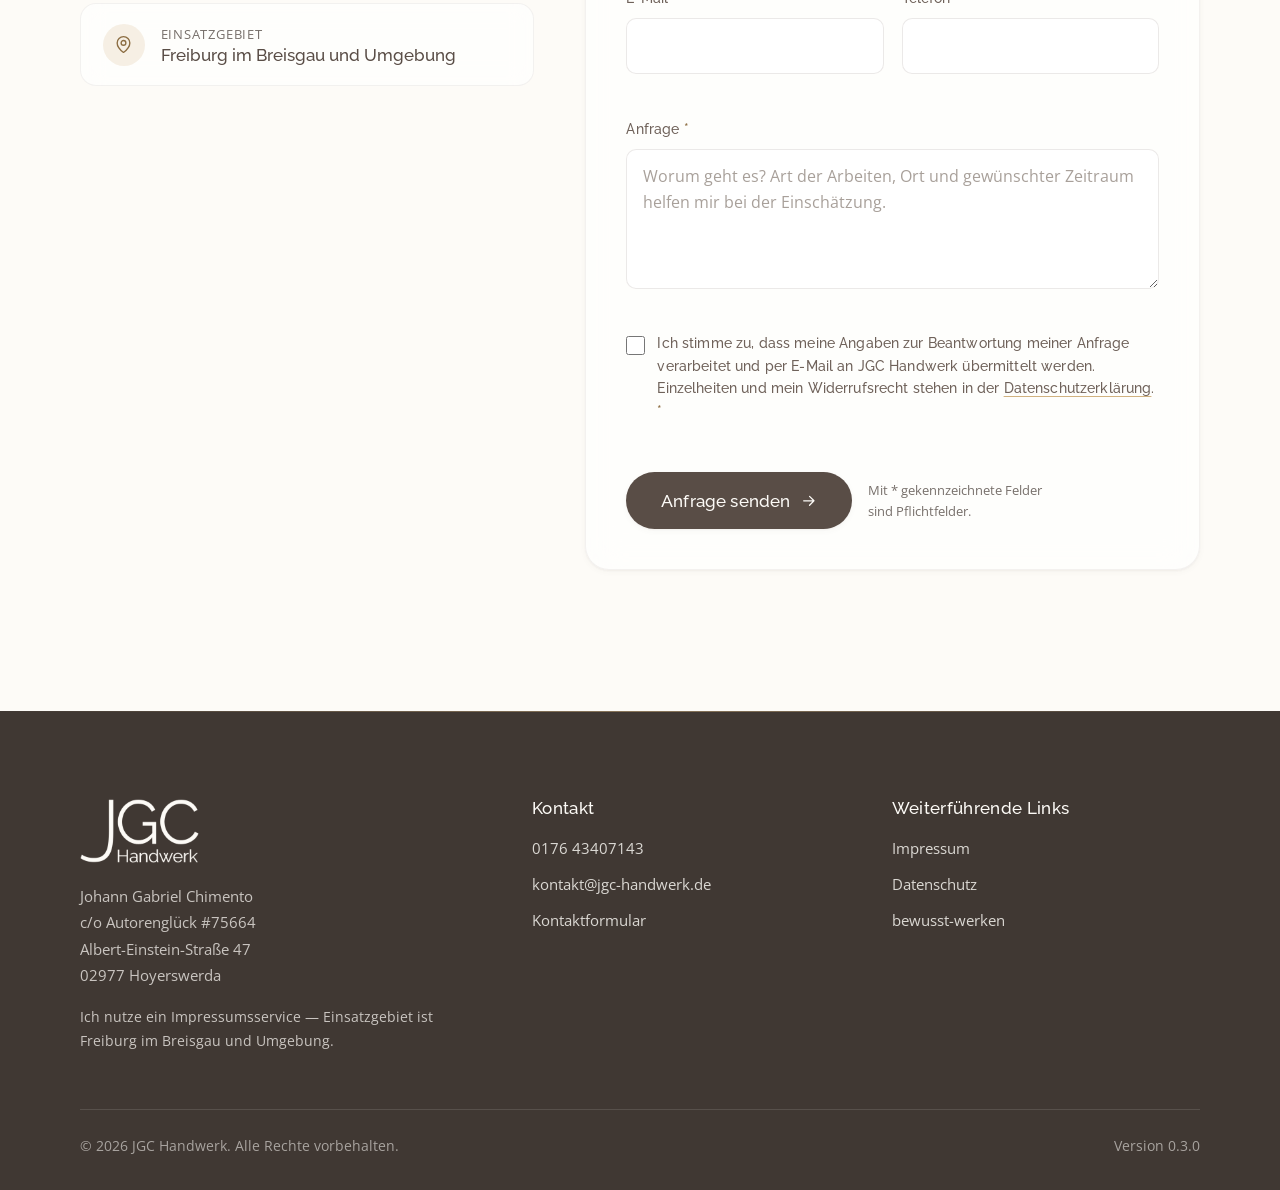
==== commit 8d9292a8: "Hero-Choreografie, Seiten-Uebergaenge und Projektbahn-Fix (0.3.0) Der gemeldete Sprung der Bildleist" ====
--- a/index.html
+++ b/index.html
@@ -69,6 +69,9 @@
   <body>
     <a class="skip-link" href="#main">Zum Inhalt springen</a>
 
+    <!-- Lesefaden: zeigt oben als duenne Goldlinie, wie weit die Seite gelesen ist -->
+    <div class="scrollspur" aria-hidden="true"><span id="scrollspurBalken"></span></div>
+
     <!-- ============ Kopfzeile ============ -->
     <header class="header" id="header">
       <div class="header__inner">
@@ -107,27 +110,34 @@
       <!-- ============ Hero ============ -->
       <section class="hero" id="home">
         <div class="hero__glow" aria-hidden="true"></div>
+        <!-- Zwei feine Ringe schweben im Hintergrund und folgen leicht dem Zeiger -->
+        <div class="hero__ring hero__ring--a" aria-hidden="true"></div>
+        <div class="hero__ring hero__ring--b" aria-hidden="true"></div>
         <div class="hero__texture" aria-hidden="true"></div>
 
         <div class="shell hero__inner">
           <img
-            class="hero__mark reveal"
+            class="hero__mark"
+            data-intro
+            style="--h: 0"
             src="assets/img/logo-kreis.webp"
             alt="Logo JGC Handwerk"
             width="88"
             height="88"
           />
 
-          <p class="eyebrow reveal">ressourcen- und zeiteffizient</p>
-
-          <h1 class="h-display reveal">Ihr zuverlässiger Partner für Trockenbau, Montage und Zuarbeit.</h1>
-
-          <p class="lead hero__lead reveal">
+          <p class="eyebrow" data-intro style="--h: 1">ressourcen- und zeiteffizient</p>
+
+          <h1 class="h-display" data-worte="sofort">
+            Ihr zuverlässiger Partner für <span class="text-accent">Trockenbau, Montage und Zuarbeit.</span>
+          </h1>
+
+          <p class="lead hero__lead" data-intro style="--h: 3">
             Ich bin sowohl für Privatkunden als auch für Zimmereien als Subunternehmer in und rund um Freiburg tätig —
             als Handwerker mit ingenieurtechnischem Hintergrund und mehrjähriger Erfahrung.
           </p>
 
-          <div class="hero__actions reveal">
+          <div class="hero__actions" data-intro style="--h: 4">
             <a class="btn btn--lg" href="#kontakt">
               Anfrage senden
               <svg class="btn__icon" viewBox="0 0 24 24" fill="none" stroke="currentColor" stroke-width="1.7" aria-hidden="true">
@@ -137,28 +147,28 @@
             <a class="btn btn--ghost btn--lg" href="#leistungen">Leistungen ansehen</a>
           </div>
 
-          <div class="trustbar reveal">
-            <span class="trustbar__item">
+          <div class="trustbar" data-intro style="--h: 5">
+            <span class="trustbar__item" style="--i: 0">
               <svg viewBox="0 0 24 24" fill="none" stroke="currentColor" stroke-width="1.7" aria-hidden="true">
                 <path d="M20 10c0 6-8 12-8 12s-8-6-8-12a8 8 0 0 1 16 0Z" stroke-linecap="round" stroke-linejoin="round"/>
                 <circle cx="12" cy="10" r="3" />
               </svg>
               Freiburg und Umgebung
             </span>
-            <span class="trustbar__item">
+            <span class="trustbar__item" style="--i: 1">
               <svg viewBox="0 0 24 24" fill="none" stroke="currentColor" stroke-width="1.7" aria-hidden="true">
                 <path d="M3 21h18M5 21V8l7-5 7 5v13M9 21v-6h6v6" stroke-linecap="round" stroke-linejoin="round"/>
               </svg>
               Privatkunden und Zimmereien
             </span>
-            <span class="trustbar__item">
+            <span class="trustbar__item" style="--i: 2">
               <svg viewBox="0 0 24 24" fill="none" stroke="currentColor" stroke-width="1.7" aria-hidden="true">
                 <path d="M22 10 12 5 2 10l10 5 10-5Z" stroke-linecap="round" stroke-linejoin="round"/>
                 <path d="M6 12v5c0 1.7 2.7 3 6 3s6-1.3 6-3v-5" stroke-linecap="round" stroke-linejoin="round"/>
               </svg>
               Wirtschaftsingenieur (M.Sc.)
             </span>
-            <span class="trustbar__item">
+            <span class="trustbar__item" style="--i: 3">
               <svg viewBox="0 0 24 24" fill="none" stroke="currentColor" stroke-width="1.7" aria-hidden="true">
                 <path d="M9 12l2 2 4-4" stroke-linecap="round" stroke-linejoin="round"/>
                 <path d="M12 3l7 3v6c0 4.5-3 8.3-7 9-4-.7-7-4.5-7-9V6l7-3Z" stroke-linecap="round" stroke-linejoin="round"/>
@@ -166,6 +176,12 @@
               Handwerkskammer Freiburg
             </span>
           </div>
+
+          <!-- Leiser Hinweis, dass es unten weitergeht; verblasst beim ersten Scrollen -->
+          <a class="hero__hint" href="#willkommen">
+            <span>Scrollen</span>
+            <span class="hero__hint-linie" aria-hidden="true"></span>
+          </a>
         </div>
       </section>
 
@@ -174,7 +190,7 @@
         <div class="shell shell--narrow">
           <div class="section-head reveal">
             <p class="eyebrow">Willkommen</p>
-            <h2 class="h-section" id="willkommen-titel">
+            <h2 class="h-section" id="willkommen-titel" data-worte>
               Fachkenntnis aus der Praxis, verbunden mit <span class="text-accent">lösungsorientiertem Denken</span>.
             </h2>
           </div>
@@ -200,7 +216,7 @@
         <div class="shell">
           <div class="section-head reveal">
             <p class="eyebrow">Leistungen</p>
-            <h2 class="h-section" id="leistungen-titel">Fünf Gewerke, ein Ansprechpartner.</h2>
+            <h2 class="h-section" id="leistungen-titel" data-worte>Fünf Gewerke, ein Ansprechpartner.</h2>
             <p class="lead">
               Als Handwerker mit ingenieurtechnischem Hintergrund und mehrjähriger Erfahrung biete ich Ihnen folgende
               Leistungen an.
@@ -335,9 +351,9 @@
               <p class="eyebrow">Über mich</p>
               <h2 class="h-section visually-hidden" id="ueber-titel">Über mich</h2>
 
-              <p class="about__quote">
+              <p class="about__quote" data-worte>
                 Als Ingenieur den ganzen Tag am Schreibtisch sitzen?
-                <span>Nein, danke!</span>
+                <span class="about__quote-akzent">Nein, danke!</span>
               </p>
 
               <p>
@@ -381,13 +397,20 @@
         <div class="shell">
           <div class="section-head reveal">
             <p class="eyebrow">Auswahl</p>
-            <h2 class="h-section" id="projekte-titel">Bisherige Projekte.</h2>
+            <h2 class="h-section" id="projekte-titel" data-worte>Bisherige Projekte.</h2>
             <p class="lead">Ein Ausschnitt aus abgeschlossenen Arbeiten — Trockenbau, Dach, Innenausbau und Boden.</p>
           </div>
         </div>
 
-        <!-- Bahn: laeuft beim Scrollen seitwaerts (siehe main.js) -->
-        <div class="rail reveal" id="rail">
+        <!-- Bahn: laeuft beim Scrollen seitwaerts (siehe main.js).
+             WICHTIG: #rail und #railTrack duerfen keine reveal-Klasse und damit
+             keine CSS-Transition auf transform tragen. ScrollTrigger heftet
+             #rail an und schiebt #railTrack per Inline-Transform — eine
+             Transition laesst beides beim Setzen sichtbar nachschwingen
+             (die Bildleiste "springt" beim Verlassen der Anheftung).
+             Die Einblendung uebernehmen darum die einzelnen .shot-Karten,
+             gestaffelt von main.js. -->
+        <div class="rail" id="rail">
           <div class="rail__track" id="railTrack">
             <figure class="shot">
               <img src="assets/img/p-trockenbau.webp" alt="Trockenbau" loading="lazy" />
@@ -472,7 +495,7 @@
         <div class="shell">
           <div class="section-head reveal">
             <p class="eyebrow">Kontakt</p>
-            <h2 class="h-section" id="kontakt-titel">Erzählen Sie mir von Ihrem Projekt.</h2>
+            <h2 class="h-section" id="kontakt-titel" data-worte>Erzählen Sie mir von Ihrem Projekt.</h2>
             <p class="lead">
               Schreiben Sie mir gerne direkt an kontakt@jgc-handwerk.de, rufen Sie an oder nutzen Sie das
               Kontaktformular.
--- a/assets/css/style.css
+++ b/assets/css/style.css
@@ -426,6 +426,27 @@
 
 /* ---------- 7. Kopfzeile ---------------------------------- */
 
+/* Lesefaden: duenne Goldlinie am oberen Rand, waechst mit dem Scrollweg.
+   Die Breite setzt main.js als Inline-Transform — hier darf darum keine
+   transition auf transform stehen, sonst zieht die Linie nach. */
+.scrollspur {
+  position: fixed;
+  inset: 0 0 auto;
+  z-index: 130;
+  height: 2px;
+  pointer-events: none;
+}
+
+#scrollspurBalken {
+  display: block;
+  height: 100%;
+  width: 100%;
+  transform-origin: 0 50%;
+  transform: scaleX(0);
+  background: linear-gradient(to right, var(--gold-600), var(--gold-400) 60%, var(--gold-300));
+  will-change: transform;
+}
+
 .header {
   position: fixed;
   inset: 0 0 auto;
@@ -545,6 +566,11 @@
 
 /* ---------- 8. Hero --------------------------------------- */
 
+/* Parallaxe: main.js schreibt drei Variablen an den Hero —
+   --mx/--my ist die geglaettete Zeigerposition (-1..1), --sy der Scrollweg
+   in Pixeln (ohne Einheit). Die Ebenen rechnen daraus ihre Verschiebung
+   ueber die translate-Eigenschaft; transform bleibt frei fuer die
+   laufenden Keyframe-Animationen derselben Elemente. */
 .hero {
   position: relative;
   min-height: min(100svh, 880px);
@@ -553,6 +579,9 @@
   padding-block: calc(var(--header-h) + 2.25rem) clamp(2.5rem, 5vw, 4rem);
   overflow: hidden;
   isolation: isolate;
+  --mx: 0;
+  --my: 0;
+  --sy: 0;
 }
 
 /* Warmer Lichtschein — das Gegenstueck zu Foras dunklem Verlauf */
@@ -568,6 +597,7 @@
     radial-gradient(120% 62% at 50% 100%, rgba(209, 178, 128, 0.5) 0%, rgba(230, 218, 200, 0.55) 45%, transparent 78%);
   animation: glow-drift 22s var(--ease-inout) infinite alternate;
   pointer-events: none;
+  translate: calc(var(--mx) * 24px) calc(var(--my) * 14px + var(--sy) * 0.22px);
 }
 
 @keyframes glow-drift {
@@ -579,10 +609,55 @@
   }
 }
 
-/* Holzfoto ganz leise darunter — die Herkunft der alten Seite */
+/* Zwei feine Ringe — ein Hauch technischer Zeichnung hinter dem Inhalt.
+   Der gestrichelte dreht langsam, beide weichen dem Zeiger leicht aus. */
+.hero__ring {
+  position: absolute;
+  z-index: -2;
+  aspect-ratio: 1;
+  border-radius: 50%;
+  pointer-events: none;
+}
+
+.hero__ring--a {
+  width: clamp(320px, 40vw, 600px);
+  top: 4%;
+  left: clamp(-200px, -9vw, -90px);
+  border: 1px solid rgba(209, 178, 128, 0.5);
+  box-shadow: inset 0 0 80px rgba(209, 178, 128, 0.12);
+  animation: ring-schweben 17s var(--ease-inout) infinite alternate;
+  translate: calc(var(--mx) * -30px) calc(var(--my) * -16px + var(--sy) * 0.34px);
+}
+
+.hero__ring--b {
+  width: clamp(240px, 26vw, 420px);
+  right: clamp(-140px, -6vw, -60px);
+  bottom: 6%;
+  border: 1.5px dashed rgba(185, 154, 102, 0.55);
+  animation: ring-drehen 70s linear infinite;
+  translate: calc(var(--mx) * -46px) calc(var(--my) * -24px + var(--sy) * 0.16px);
+}
+
+@keyframes ring-schweben {
+  0% {
+    transform: translate3d(0, 0, 0) scale(1);
+  }
+  100% {
+    transform: translate3d(2%, 4%, 0) scale(1.05);
+  }
+}
+
+@keyframes ring-drehen {
+  to {
+    transform: rotate(360deg);
+  }
+}
+
+/* Holzfoto ganz leise darunter — die Herkunft der alten Seite.
+   Etwas groesser als der Hero, damit die Parallaxe keine Raender freilegt. */
 .hero__texture {
   position: absolute;
-  inset: 0;
+  inset: -4% -3%;
   z-index: -4;
   background: url("../img/holz.webp") center / cover no-repeat;
   opacity: 0.13;
@@ -590,14 +665,19 @@
   mask-image: linear-gradient(to bottom, transparent, #000 35%, #000 70%, transparent);
   -webkit-mask-image: linear-gradient(to bottom, transparent, #000 35%, #000 70%, transparent);
   pointer-events: none;
-}
-
+  translate: calc(var(--mx) * -12px) calc(var(--sy) * 0.1px);
+}
+
+/* Der Inhalt verlaesst den Hero etwas langsamer als die Seite scrollt und
+   verblasst dabei — das gibt dem Uebergang zum ersten Abschnitt Tiefe. */
 .hero__inner {
   position: relative;
   text-align: center;
   display: flex;
   flex-direction: column;
   align-items: center;
+  translate: 0 calc(var(--sy) * 0.18px);
+  opacity: calc(1 - var(--sy) / 820);
 }
 
 /* Kreis-Logo als Blickfang; Kopf- und Fusszeile tragen den Schriftzug */
@@ -657,6 +737,123 @@
   height: 1.05em;
   color: var(--gold-500);
   flex: none;
+}
+
+/* ---------- 8b. Hero-Auftritt ------------------------------ */
+
+/* Gestaffelter Aufbau beim Laden. Die Startwerte gelten nur unter .js;
+   main.js setzt .is-ready an den Hero und loest damit die Kette aus.
+   --h bestimmt die Position in der Choreografie (steht im HTML). */
+.js .hero [data-intro] {
+  opacity: 0;
+  transform: translate3d(0, 30px, 0);
+  filter: blur(7px);
+  transition: opacity 0.85s var(--ease-inout), transform 0.95s var(--ease), filter 0.85s var(--ease-inout);
+  transition-delay: calc(0.1s + var(--h, 0) * 0.16s);
+}
+
+.js .hero.is-ready [data-intro] {
+  opacity: 1;
+  transform: none;
+  filter: none;
+}
+
+/* Das Logo kommt zusaetzlich leicht vergroessert an und behaelt seinen
+   Schatten (die allgemeine Regel oben wuerde ihn mit filter: none loeschen). */
+.js .hero__mark[data-intro] {
+  transform: translate3d(0, 26px, 0) scale(0.86);
+  filter: blur(6px) drop-shadow(0 10px 26px rgba(89, 77, 70, 0.24));
+}
+
+.js .hero.is-ready .hero__mark[data-intro] {
+  transform: none;
+  filter: drop-shadow(0 10px 26px rgba(89, 77, 70, 0.24));
+  animation: mark-halo 1.7s var(--ease-inout) 1.15s 1;
+}
+
+/* Einmaliger Goldschein, sobald das Logo steht */
+@keyframes mark-halo {
+  0% {
+    filter: drop-shadow(0 10px 26px rgba(89, 77, 70, 0.24)) drop-shadow(0 0 0 rgba(209, 178, 128, 0));
+  }
+  45% {
+    filter: drop-shadow(0 10px 26px rgba(89, 77, 70, 0.24)) drop-shadow(0 0 30px rgba(209, 178, 128, 0.85));
+  }
+  100% {
+    filter: drop-shadow(0 10px 26px rgba(89, 77, 70, 0.24)) drop-shadow(0 0 0 rgba(209, 178, 128, 0));
+  }
+}
+
+/* Die Eintraege der Vertrauensleiste folgen einzeln, nachdem die Leiste
+   selbst (data-intro am Container) ihre Linie eingeblendet hat. */
+.js .hero .trustbar__item {
+  opacity: 0;
+  transform: translate3d(0, 14px, 0);
+  transition: opacity 0.7s var(--ease-inout), transform 0.8s var(--ease);
+  transition-delay: calc(1.08s + var(--i, 0) * 0.12s);
+}
+
+.js .hero.is-ready .trustbar__item {
+  opacity: 1;
+  transform: none;
+}
+
+/* Scroll-Hinweis unter der Vertrauensleiste; verblasst ueber --sy beim
+   ersten Scrollen. Bewusst im Textfluss statt am Sektionsrand — absolut
+   positioniert ueberlappte er auf flachen Fenstern die Leiste darueber. */
+.hero__hint {
+  margin-top: clamp(1.75rem, 3.5vw, 2.75rem);
+  display: flex;
+  flex-direction: column;
+  align-items: center;
+  gap: 0.55rem;
+  text-decoration: none;
+  font-family: Raleway, sans-serif;
+  font-size: 0.7rem;
+  font-weight: 500;
+  letter-spacing: 0.18em;
+  text-transform: uppercase;
+  color: var(--taupe-600);
+  opacity: calc(1 - var(--sy) / 130);
+}
+
+.js .hero__hint {
+  animation: hint-zeigen 1s var(--ease-inout) 2.1s backwards;
+}
+
+@keyframes hint-zeigen {
+  from {
+    opacity: 0;
+  }
+}
+
+.hero__hint-linie {
+  position: relative;
+  width: 1px;
+  height: 44px;
+  overflow: hidden;
+  background: linear-gradient(to bottom, rgba(185, 154, 102, 0.6), rgba(185, 154, 102, 0.08));
+}
+
+/* Ein Lichtpunkt laeuft die Linie hinab */
+.hero__hint-linie::after {
+  content: "";
+  position: absolute;
+  left: 0;
+  top: 0;
+  width: 100%;
+  height: 16px;
+  background: var(--gold-600);
+  animation: hint-lauf 2.3s var(--ease-inout) infinite;
+}
+
+@keyframes hint-lauf {
+  0% {
+    transform: translateY(-18px);
+  }
+  100% {
+    transform: translateY(48px);
+  }
 }
 
 /* ---------- 9. Leistungen (Reiter wie bei Fora) ----------- */
@@ -806,6 +1003,32 @@
   line-height: 1.65;
 }
 
+/* Beim Reiterwechsel setzt sich das Bild langsam zurecht und die
+   Beschriftung steigt nach — beides nur solange das Panel aktiv ist. */
+.panel.is-active .panel__media img {
+  animation: panel-ruhe 7s var(--ease-inout) both;
+}
+
+@keyframes panel-ruhe {
+  from {
+    transform: scale(1.07);
+  }
+  to {
+    transform: scale(1);
+  }
+}
+
+.panel.is-active .panel__caption {
+  animation: caption-steigen 0.8s var(--ease) 0.15s backwards;
+}
+
+@keyframes caption-steigen {
+  from {
+    opacity: 0;
+    transform: translate3d(0, 16px, 0);
+  }
+}
+
 .area-note {
   margin-top: clamp(2rem, 4vw, 3rem);
   display: flex;
@@ -873,7 +1096,9 @@
   margin: 0 0 1.5rem;
 }
 
-.about__quote span {
+/* Bewusst eine eigene Klasse: ein blankes "span" traefe auch die
+   .wort-Spannen der Wort-Einblendung und machte jedes Wort zum Block. */
+.about__quote-akzent {
   display: block;
   color: var(--accent-text);
   font-weight: 400;
@@ -960,6 +1185,21 @@
   overflow: hidden;
   box-shadow: var(--shadow-md);
   background: var(--sand-200);
+}
+
+/* Die Karten der Bahn blenden einzeln gestaffelt ein (Klasse und --sd setzt
+   main.js). Bewusst auf der Karte statt auf Bahn oder Gleis: die beiden
+   werden von ScrollTrigger transformiert und vertragen keine transition. */
+.js .shot {
+  opacity: 0;
+  transform: translate3d(0, 34px, 0) scale(0.96);
+  transition: opacity 0.7s var(--ease-inout), transform 0.9s var(--ease);
+  transition-delay: var(--sd, 0ms);
+}
+
+.js .shot.ist-da {
+  opacity: 1;
+  transform: none;
 }
 
 .shot img {
@@ -1455,6 +1695,27 @@
 .js .reveal-group.is-visible > * {
   opacity: 1;
   transform: none;
+}
+
+/* Ueberschriften bauen sich Wort fuer Wort auf: main.js zerlegt Elemente
+   mit data-worte in .wort-Spannen und setzt je Wort die Verzoegerung --wd.
+   Ohne JavaScript gibt es keine Spannen — der Text steht dann einfach da. */
+.wort {
+  display: inline-block;
+}
+
+.js [data-worte] .wort {
+  opacity: 0;
+  transform: translate3d(0, 0.5em, 0);
+  filter: blur(6px);
+  transition: opacity 0.55s var(--ease-inout), transform 0.75s var(--ease), filter 0.65s var(--ease-inout);
+  transition-delay: var(--wd, 0ms);
+}
+
+.js [data-worte].ist-da .wort {
+  opacity: 1;
+  transform: none;
+  filter: none;
 }
 
 /* ---------- 16. Anpassung an Geraete ---------------------- */
@@ -1542,6 +1803,12 @@
   .trustbar__item {
     font-size: 0.82rem;
   }
+
+  /* Auf kleinen Bildschirmen sitzt die Vertrauensleiste nah am unteren
+     Rand — der Scroll-Hinweis wuerde sich mit ihr ueberlagern. */
+  .hero__hint {
+    display: none;
+  }
 }
 
 /* ---------- 17. Ruhige Darstellung ------------------------ */
@@ -1560,9 +1827,24 @@
   }
 
   .js .reveal,
-  .js .reveal-group > * {
+  .js .reveal-group > *,
+  .js .hero [data-intro],
+  .js .hero .trustbar__item,
+  .js [data-worte] .wort,
+  .js .shot {
     opacity: 1 !important;
     transform: none !important;
+    filter: none !important;
+  }
+
+  /* Das Logo behaelt seinen Schatten, auch wenn oben filter geloescht wird */
+  .js .hero__mark[data-intro] {
+    filter: drop-shadow(0 10px 26px rgba(89, 77, 70, 0.24)) !important;
+  }
+
+  /* Ohne Bewegung ergeben Zeiger-Parallaxe und Lichtpunkt keinen Sinn */
+  .hero__hint-linie::after {
+    display: none;
   }
 }
 
@@ -1571,7 +1853,10 @@
 @media print {
   .header,
   .nav,
+  .scrollspur,
   .hero__glow,
+  .hero__ring,
+  .hero__hint,
   .hero__texture,
   .rail,
   .form {
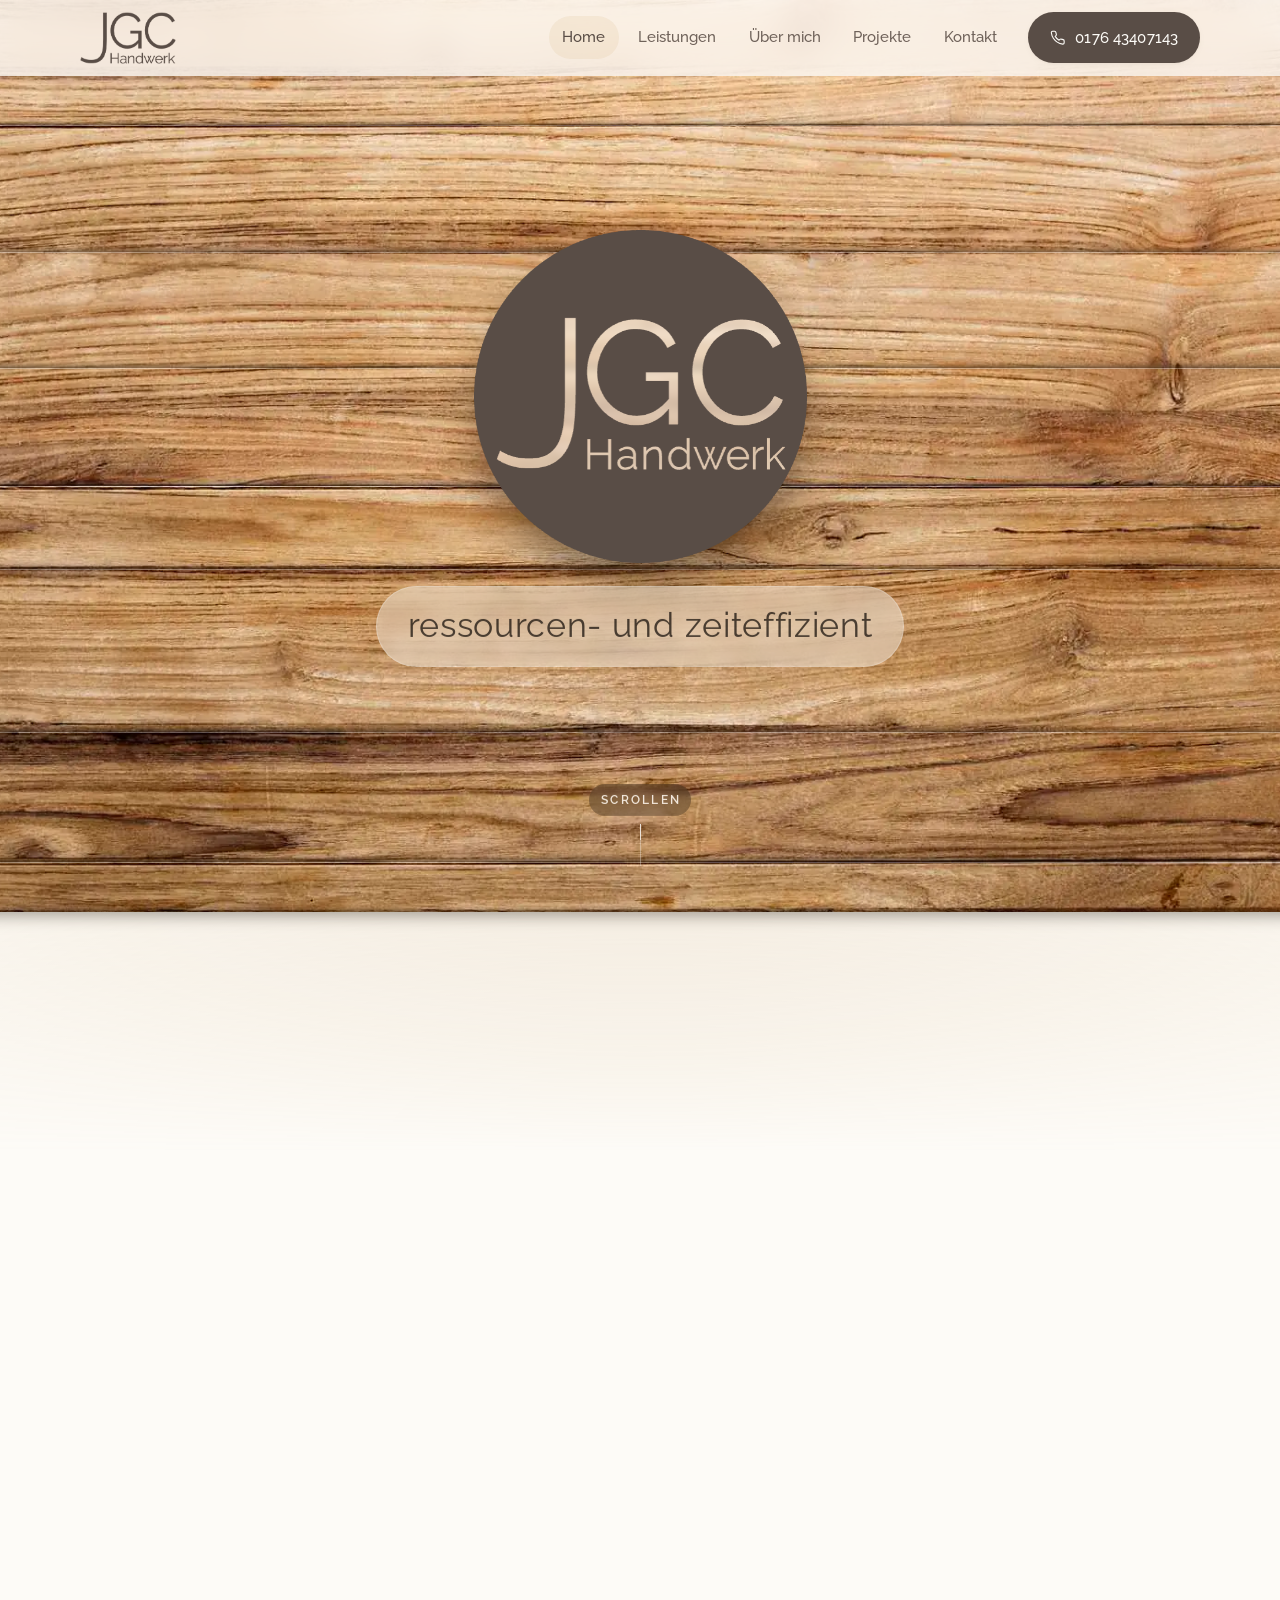
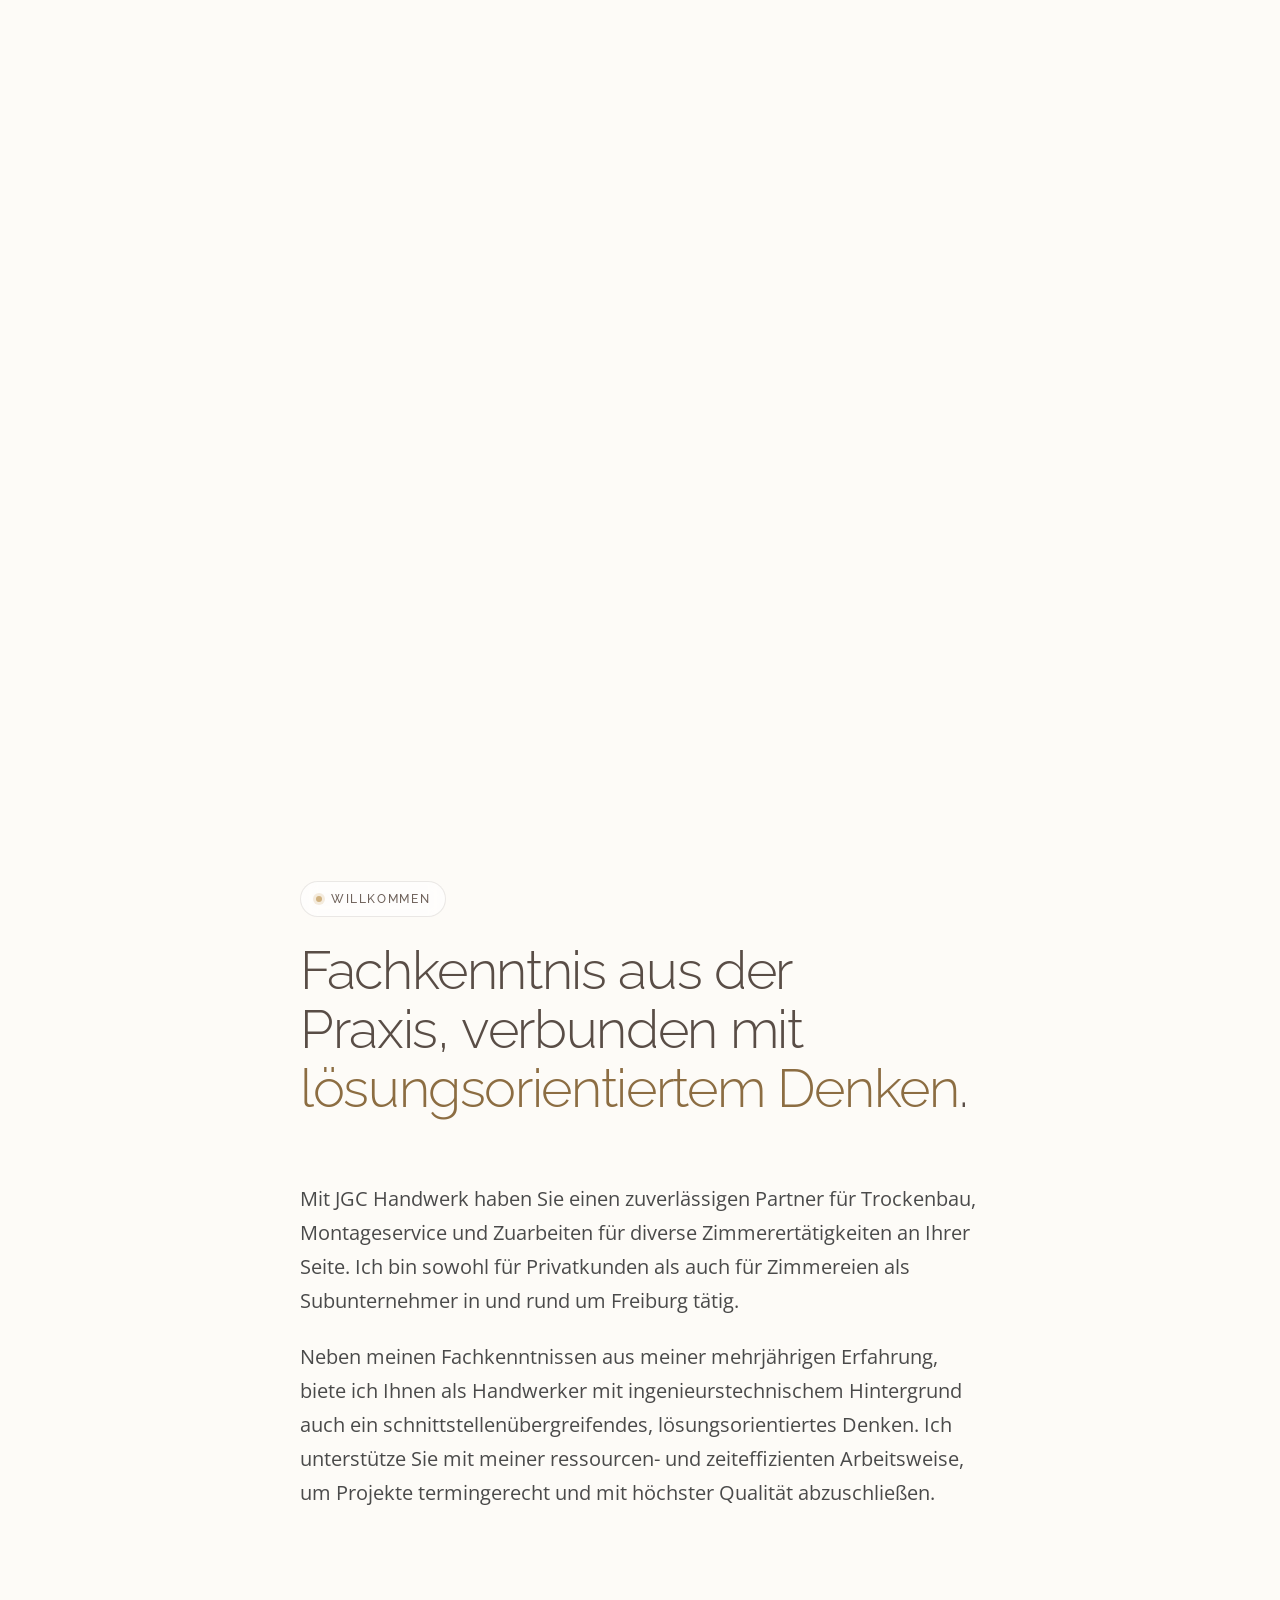
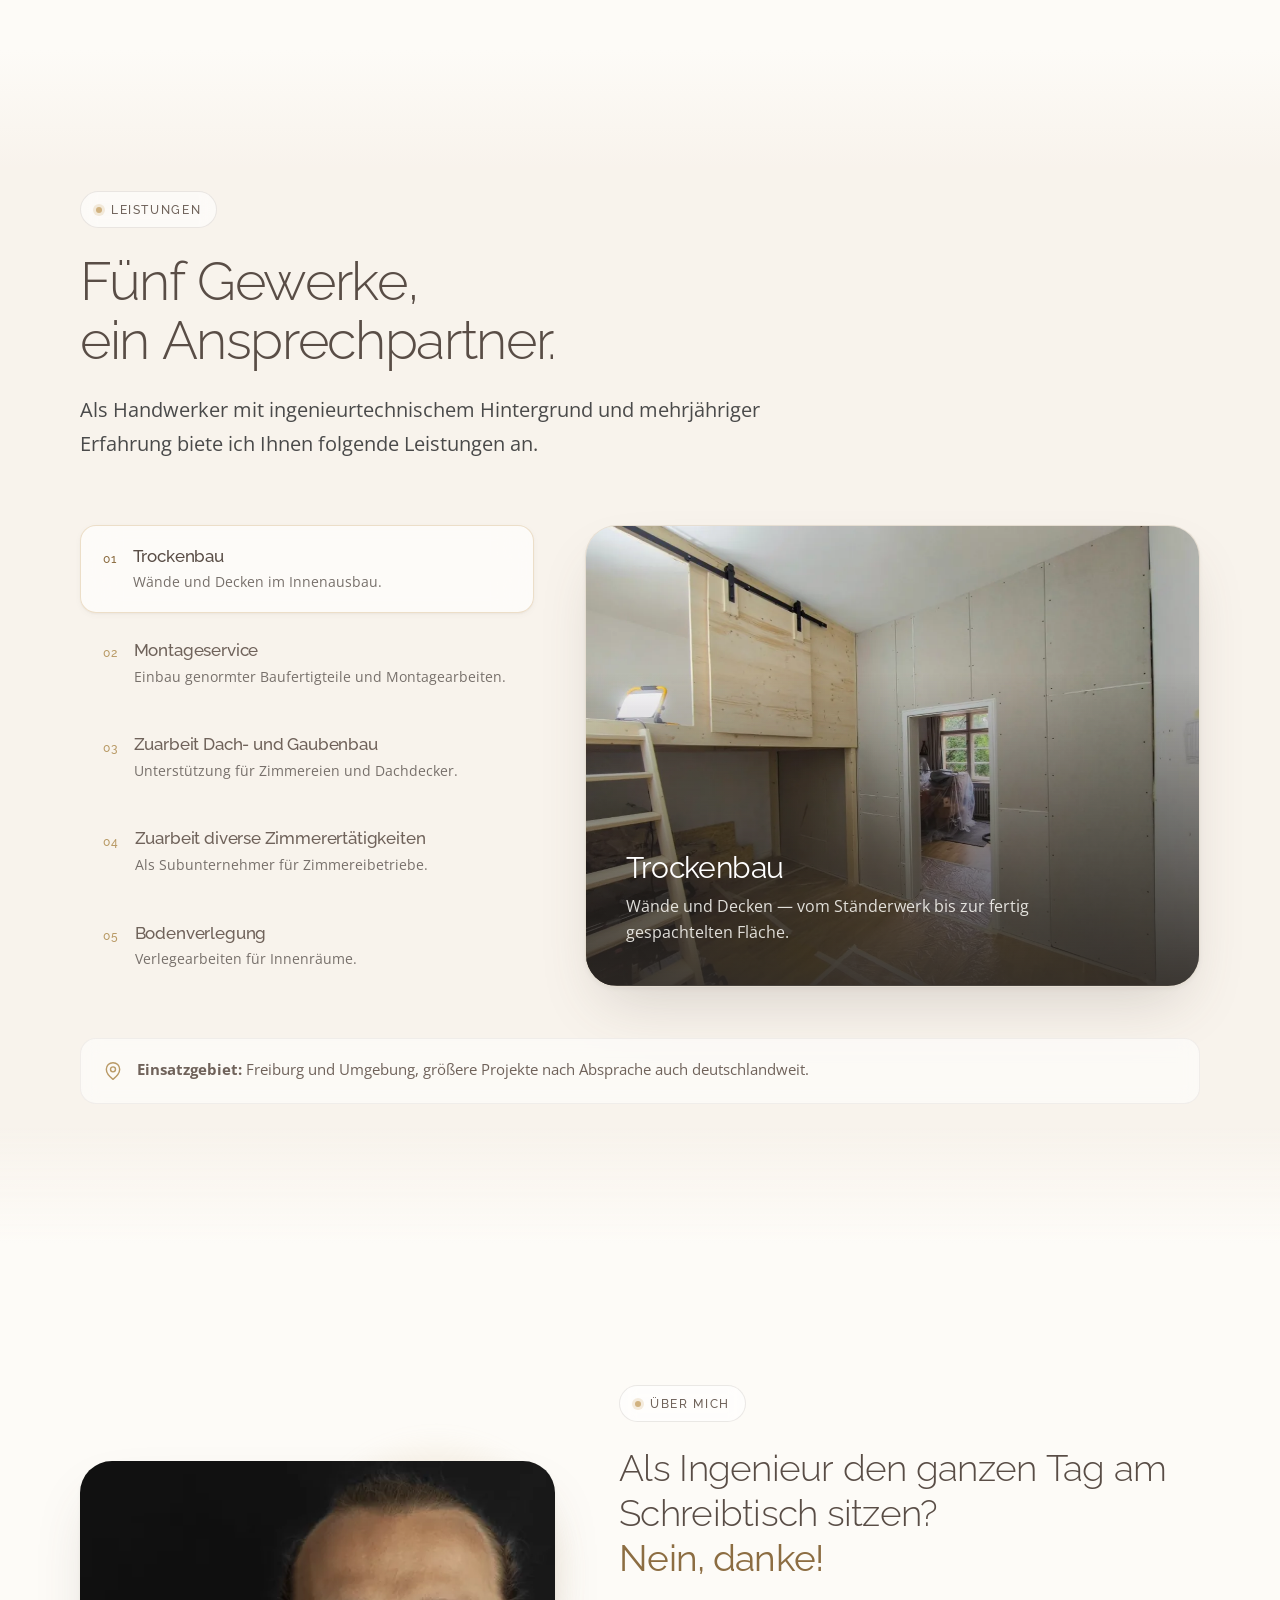
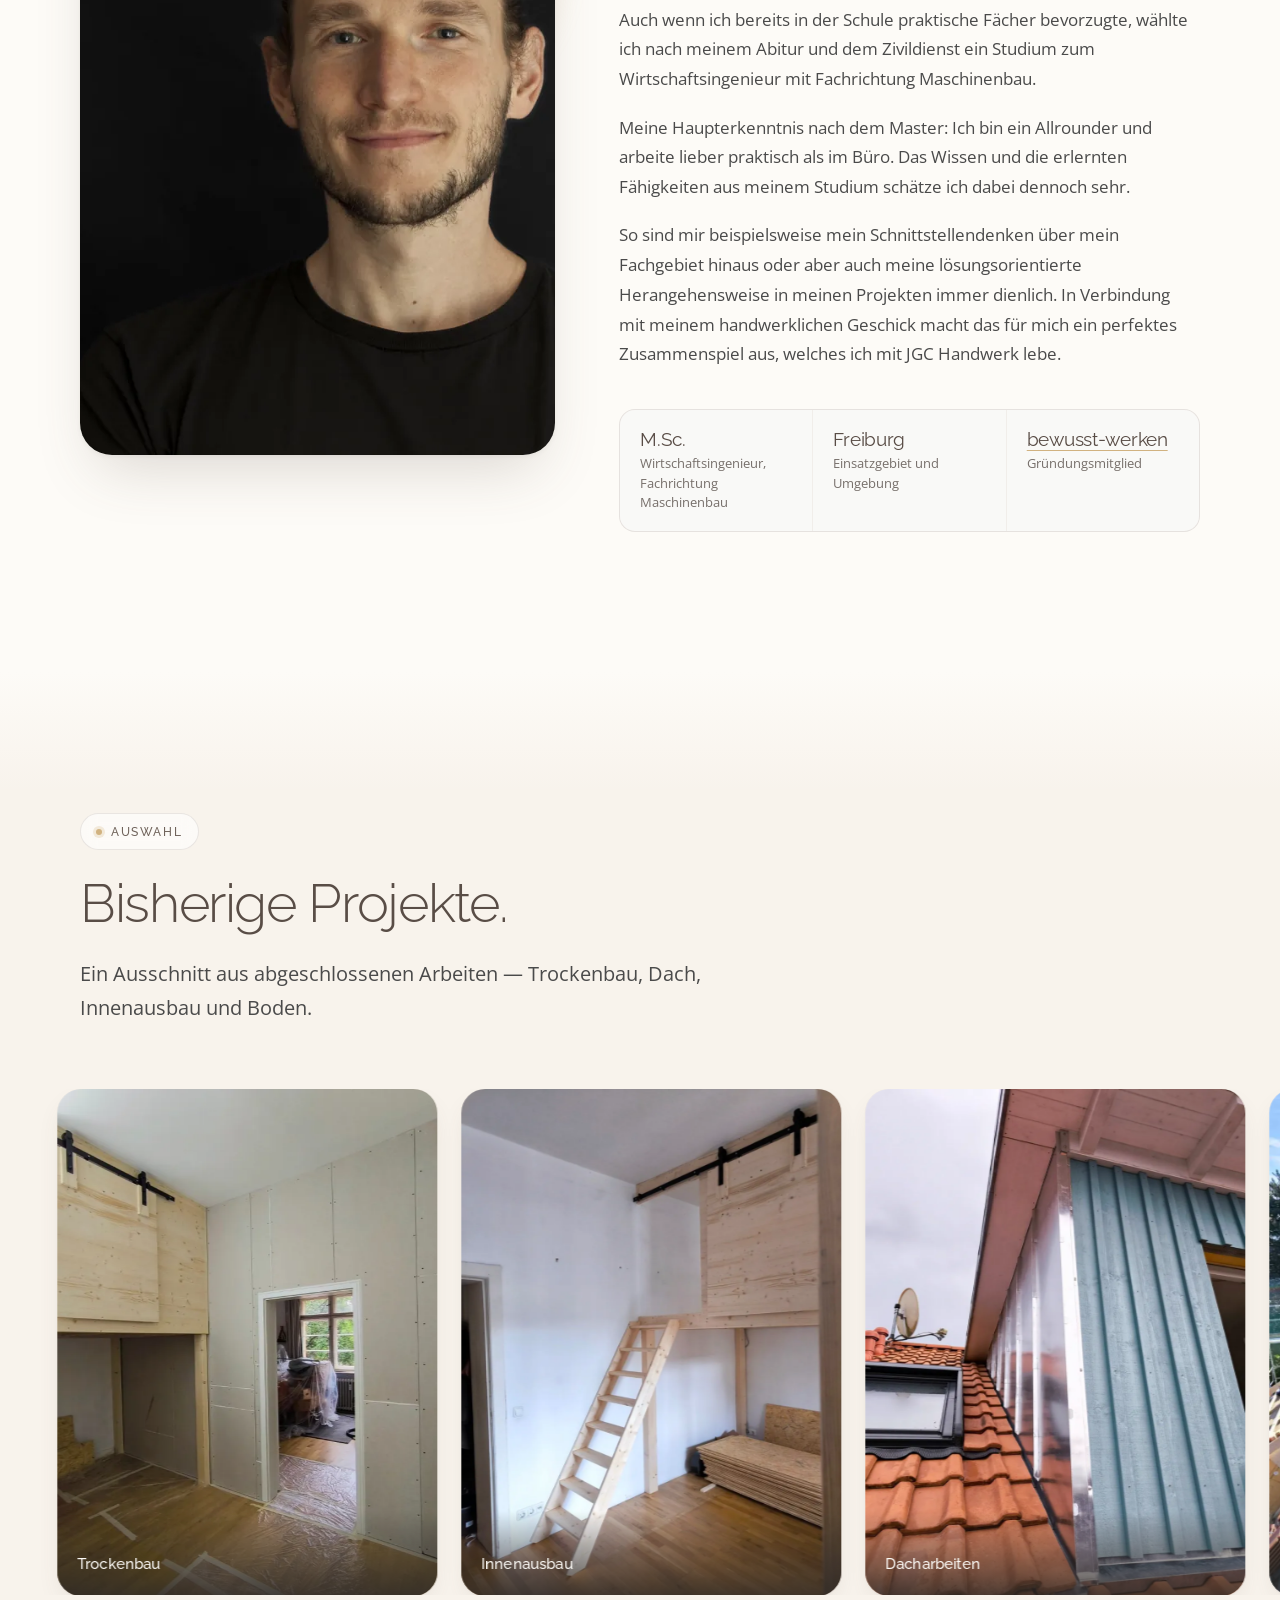
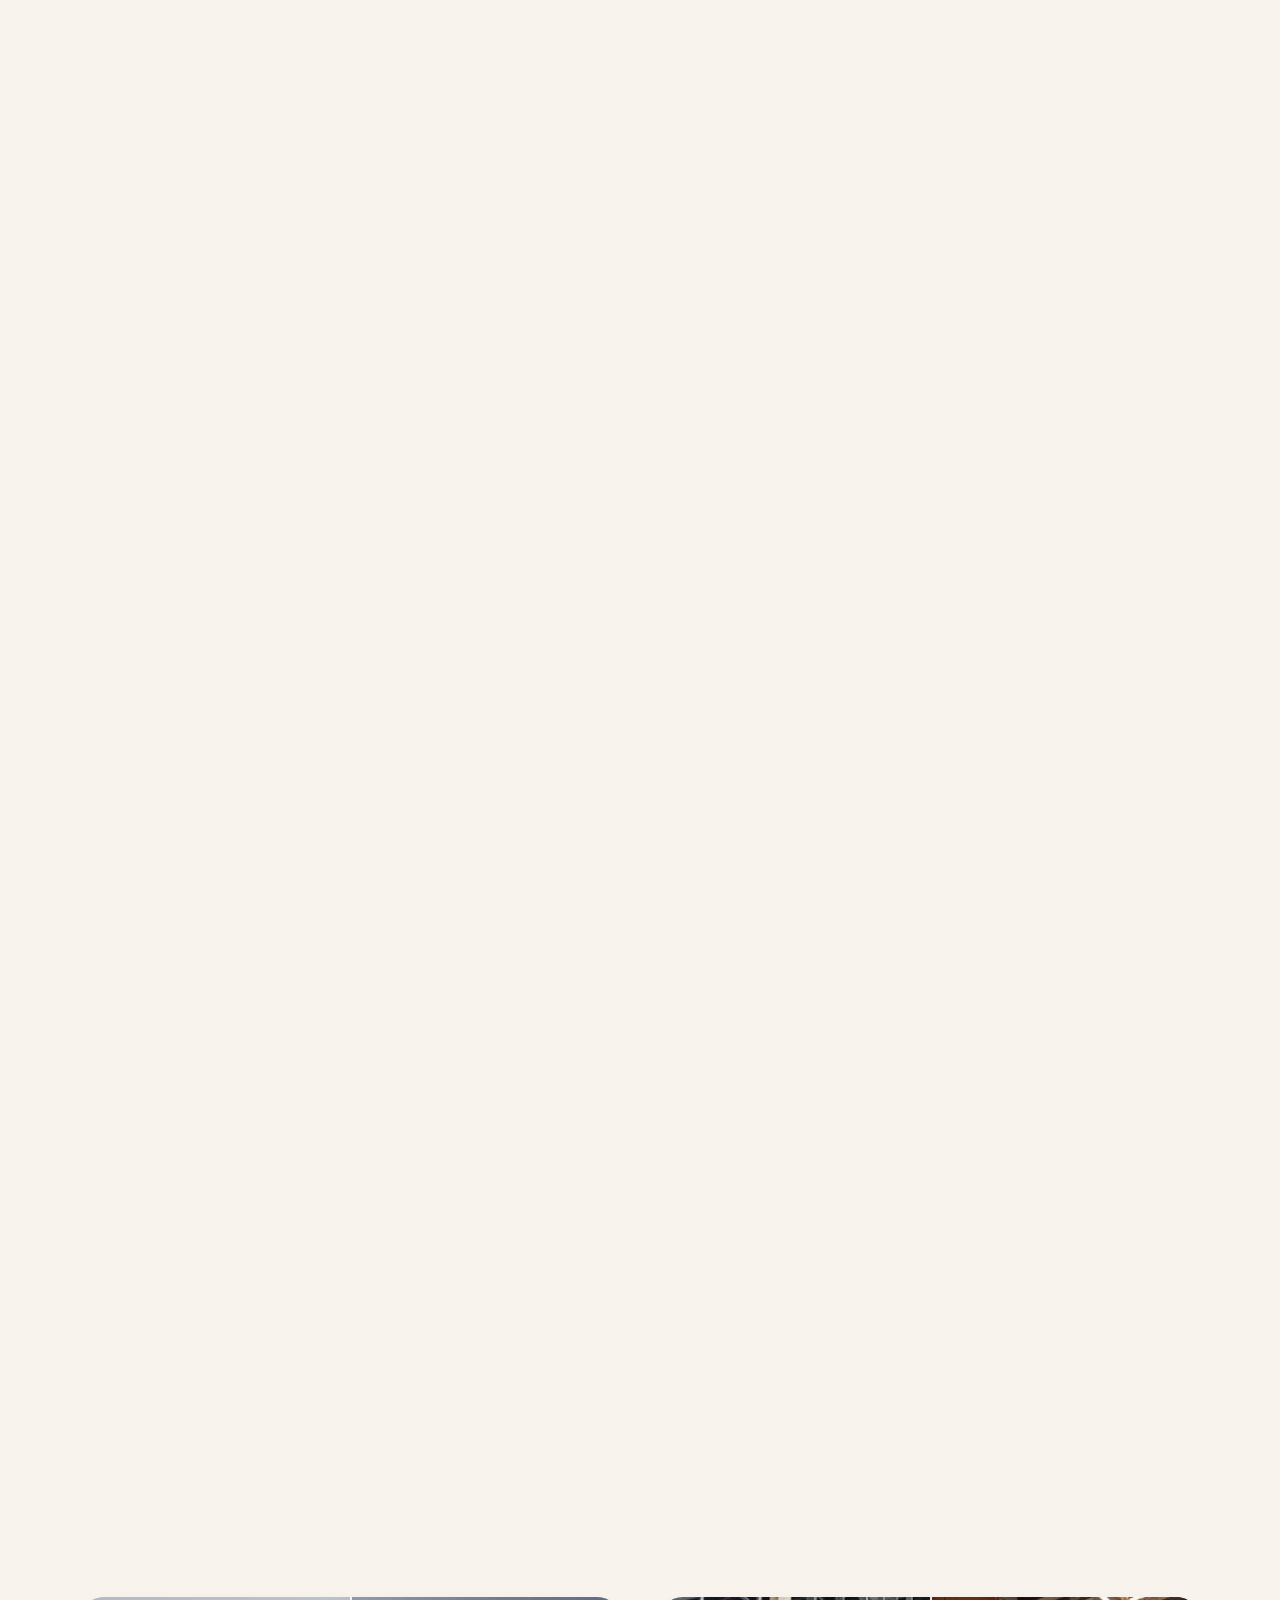
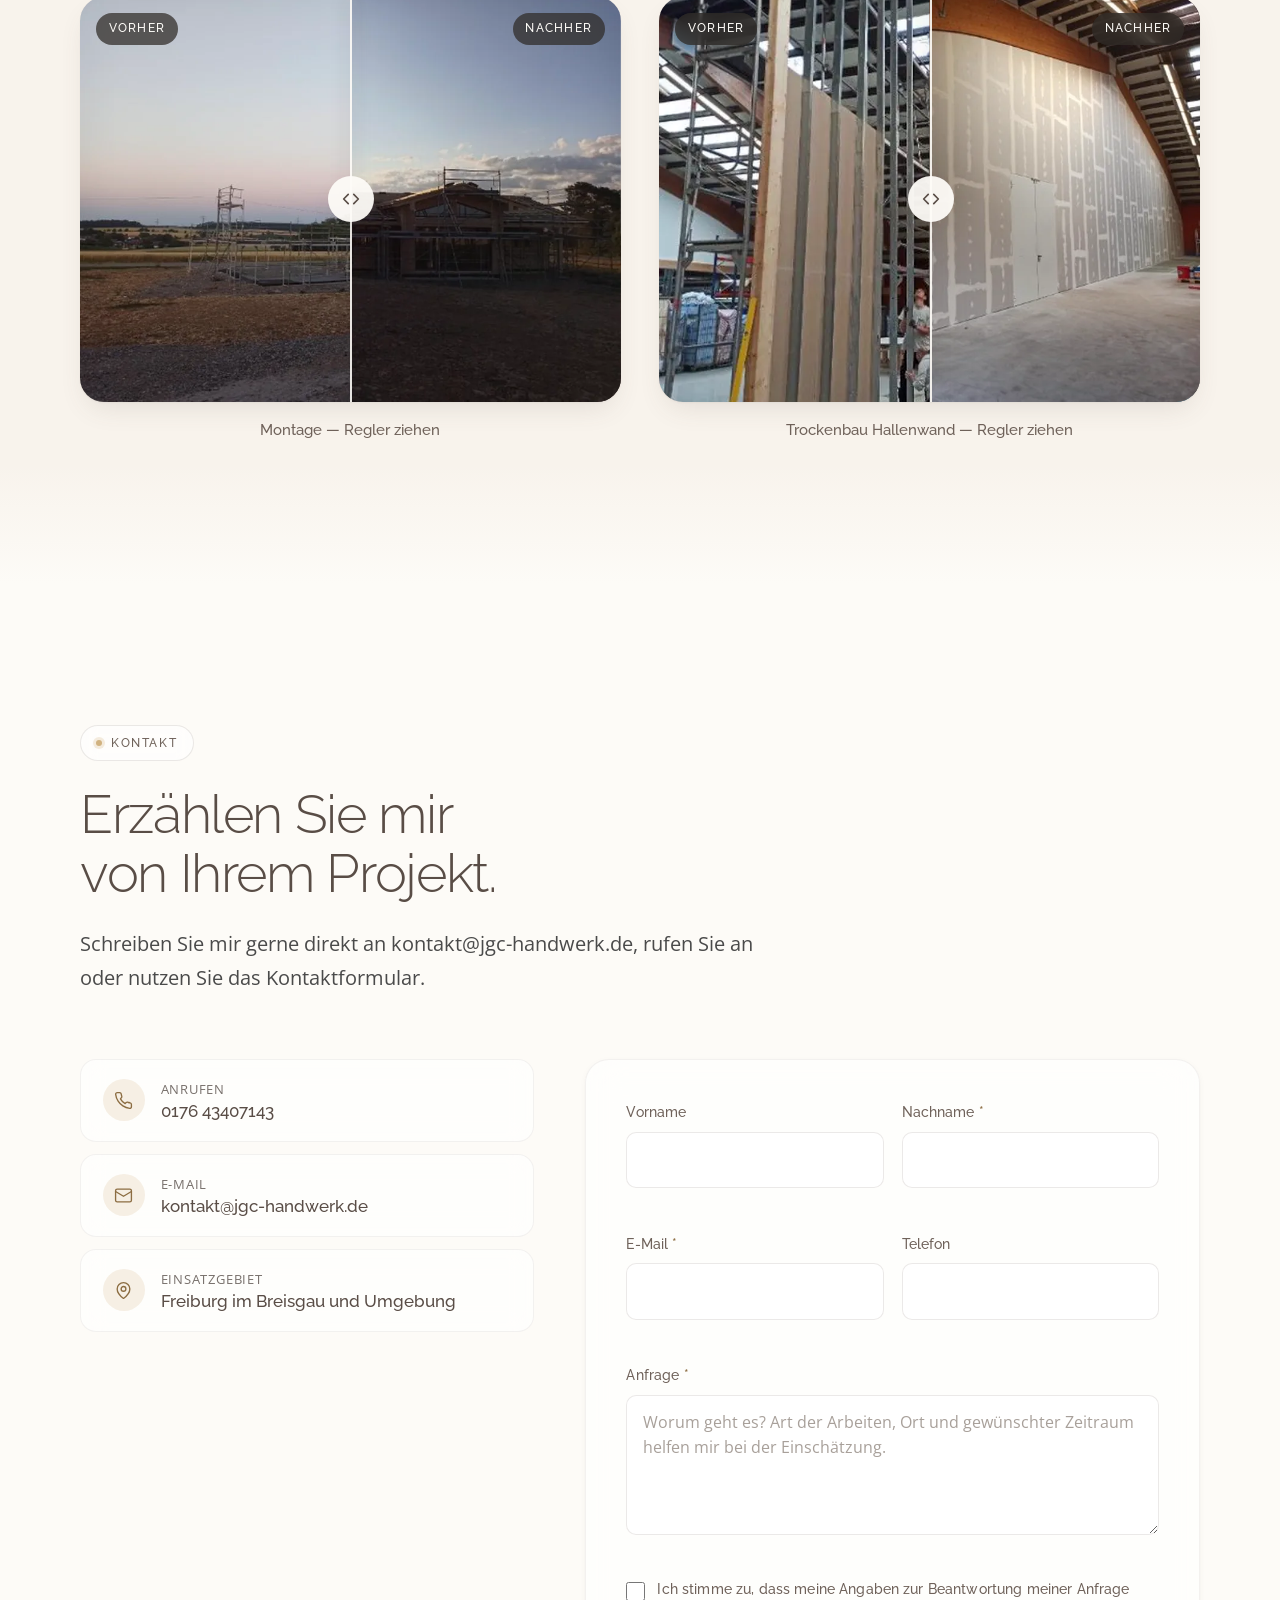
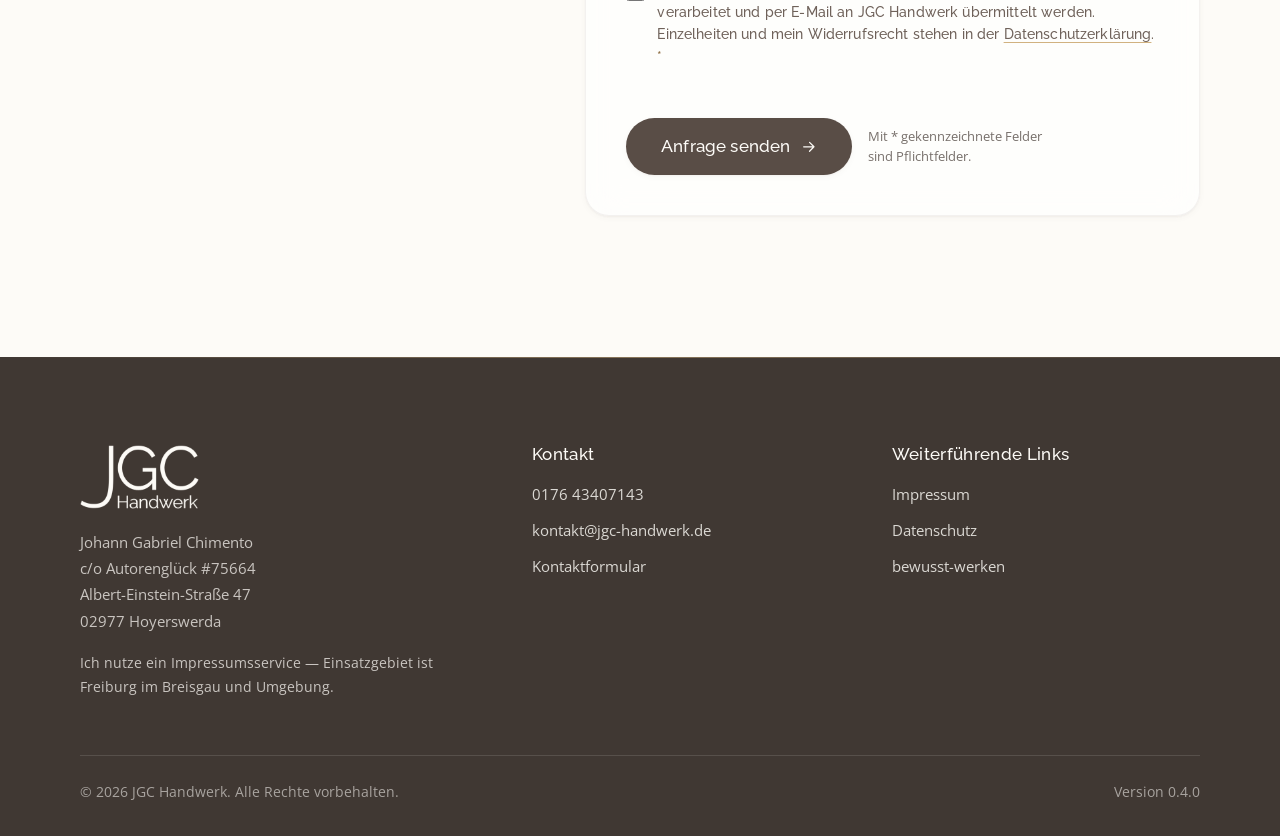
==== commit 7f9e9005: "Bretterwand als neuer Startbereich, lesbares erstes Bild (0.4.0) Gabriel hat Hero-Entwurf 2 "Bretter" ====
--- a/index.html
+++ b/index.html
@@ -34,9 +34,16 @@
 
     <link rel="preload" as="font" type="font/woff2" href="assets/fonts/raleway-latin.woff2" crossorigin />
     <link rel="preload" as="font" type="font/woff2" href="assets/fonts/open-sans-latin.woff2" crossorigin />
-    <!-- Schaltet die Einblendungen frei. Ohne JavaScript bleibt alles sofort sichtbar. -->
+    <link rel="preload" as="image" href="assets/img/holz.webp" />
+    <!-- "js" schaltet die Einblendungen frei, "bewegt" die Bretterwand im Hero. Beides schon
+         hier im Kopf, damit die Seite nicht erst im Ruhe-Layout erscheint und dann umspringt.
+         Ohne JavaScript bleibt alles sofort sichtbar; ohne JavaScript oder bei ruhiger
+         Darstellung ist die Bretterwand ein ruhiges Holzband ueber dem Inhalt. -->
     <script>
       document.documentElement.classList.add("js");
+      if (!window.matchMedia("(prefers-reduced-motion: reduce)").matches) {
+        document.documentElement.classList.add("bewegt");
+      }
     </script>
     <link rel="stylesheet" href="assets/css/style.css" />
 
@@ -107,81 +114,100 @@
     </header>
 
     <main id="main">
-      <!-- ============ Hero ============ -->
-      <section class="hero" id="home">
-        <div class="hero__glow" aria-hidden="true"></div>
-        <!-- Zwei feine Ringe schweben im Hintergrund und folgen leicht dem Zeiger -->
-        <div class="hero__ring hero__ring--a" aria-hidden="true"></div>
-        <div class="hero__ring hero__ring--b" aria-hidden="true"></div>
-        <div class="hero__texture" aria-hidden="true"></div>
-
-        <div class="shell hero__inner">
-          <img
-            class="hero__mark"
-            data-intro
-            style="--h: 0"
-            src="assets/img/logo-kreis.webp"
-            alt="Logo JGC Handwerk"
-            width="88"
-            height="88"
-          />
-
-          <p class="eyebrow" data-intro style="--h: 1">ressourcen- und zeiteffizient</p>
-
-          <h1 class="h-display" data-worte="sofort">
-            Ihr zuverlässiger Partner für <span class="text-accent">Trockenbau, Montage und Zuarbeit.</span>
-          </h1>
-
-          <p class="lead hero__lead" data-intro style="--h: 3">
-            Ich bin sowohl für Privatkunden als auch für Zimmereien als Subunternehmer in und rund um Freiburg tätig —
-            als Handwerker mit ingenieurtechnischem Hintergrund und mehrjähriger Erfahrung.
-          </p>
-
-          <div class="hero__actions" data-intro style="--h: 4">
-            <a class="btn btn--lg" href="#kontakt">
-              Anfrage senden
-              <svg class="btn__icon" viewBox="0 0 24 24" fill="none" stroke="currentColor" stroke-width="1.7" aria-hidden="true">
-                <path d="M5 12h14M13 6l6 6-6 6" stroke-linecap="round" stroke-linejoin="round" />
-              </svg>
-            </a>
-            <a class="btn btn--ghost btn--lg" href="#leistungen">Leistungen ansehen</a>
-          </div>
-
-          <div class="trustbar" data-intro style="--h: 5">
-            <span class="trustbar__item" style="--i: 0">
-              <svg viewBox="0 0 24 24" fill="none" stroke="currentColor" stroke-width="1.7" aria-hidden="true">
-                <path d="M20 10c0 6-8 12-8 12s-8-6-8-12a8 8 0 0 1 16 0Z" stroke-linecap="round" stroke-linejoin="round"/>
-                <circle cx="12" cy="10" r="3" />
-              </svg>
-              Freiburg und Umgebung
-            </span>
-            <span class="trustbar__item" style="--i: 1">
-              <svg viewBox="0 0 24 24" fill="none" stroke="currentColor" stroke-width="1.7" aria-hidden="true">
-                <path d="M3 21h18M5 21V8l7-5 7 5v13M9 21v-6h6v6" stroke-linecap="round" stroke-linejoin="round"/>
-              </svg>
-              Privatkunden und Zimmereien
-            </span>
-            <span class="trustbar__item" style="--i: 2">
-              <svg viewBox="0 0 24 24" fill="none" stroke="currentColor" stroke-width="1.7" aria-hidden="true">
-                <path d="M22 10 12 5 2 10l10 5 10-5Z" stroke-linecap="round" stroke-linejoin="round"/>
-                <path d="M6 12v5c0 1.7 2.7 3 6 3s6-1.3 6-3v-5" stroke-linecap="round" stroke-linejoin="round"/>
-              </svg>
-              Wirtschaftsingenieur (M.Sc.)
-            </span>
-            <span class="trustbar__item" style="--i: 3">
-              <svg viewBox="0 0 24 24" fill="none" stroke="currentColor" stroke-width="1.7" aria-hidden="true">
-                <path d="M9 12l2 2 4-4" stroke-linecap="round" stroke-linejoin="round"/>
-                <path d="M12 3l7 3v6c0 4.5-3 8.3-7 9-4-.7-7-4.5-7-9V6l7-3Z" stroke-linecap="round" stroke-linejoin="round"/>
-              </svg>
-              Handwerkskammer Freiburg
-            </span>
-          </div>
-
-          <!-- Leiser Hinweis, dass es unten weitergeht; verblasst beim ersten Scrollen -->
-          <a class="hero__hint" href="#willkommen">
-            <span>Scrollen</span>
-            <span class="hero__hint-linie" aria-hidden="true"></span>
-          </a>
+      <!-- ============ Hero: Bretterwand ============
+           Beim Laden steht eine Wand aus Holzbrettern mit dem Logo davor. Beim Scrollen
+           bleibt die Buehne stehen (ScrollTrigger heftet sie an), die Bretter gleiten
+           abwechselnd nach links und rechts weg, das Logo reist an seinen Platz ueber der
+           Ueberschrift, und der Inhalt dahinter blendet ein (main.js, Baustein Bretterwand).
+           WICHTIG: keine CSS-Transition auf transform der Bretter, des Logos oder der
+           Buehne — GSAP setzt dort Inline-Transforms (siehe CLAUDE.md, Stolperfallen). -->
+      <section class="hero" id="home" aria-labelledby="hero-titel">
+        <div class="hero__buehne">
+          <!-- Inhalt: liegt hinter der Wand und wird beim Oeffnen sichtbar -->
+          <div class="hero__licht" aria-hidden="true"></div>
+
+          <div class="shell hero__inhalt">
+            <div class="hero__logoplatz" aria-hidden="true"></div>
+
+            <p class="eyebrow hero__etikett" data-freigabe>ressourcen- und zeiteffizient</p>
+
+            <h1 class="h-display hero__titel" id="hero-titel" data-freigabe>
+              Ihr zuverlässiger Partner für <span class="text-accent">Trockenbau, Montage und Zuarbeit.</span>
+            </h1>
+
+            <p class="lead hero__lead" data-freigabe>
+              Ich bin sowohl für Privatkunden als auch für Zimmereien als Subunternehmer in und rund um Freiburg tätig —
+              als Handwerker mit ingenieurtechnischem Hintergrund und mehrjähriger Erfahrung.
+            </p>
+
+            <div class="hero__aktionen" data-freigabe>
+              <a class="btn btn--lg" href="#kontakt">
+                Anfrage senden
+                <svg class="btn__icon" viewBox="0 0 24 24" fill="none" stroke="currentColor" stroke-width="1.7" aria-hidden="true">
+                  <path d="M5 12h14M13 6l6 6-6 6" stroke-linecap="round" stroke-linejoin="round" />
+                </svg>
+              </a>
+              <a class="btn btn--ghost btn--lg" href="#leistungen">Leistungen ansehen</a>
+            </div>
+
+            <div class="trustbar hero__trust" data-freigabe>
+              <span class="trustbar__item">
+                <svg viewBox="0 0 24 24" fill="none" stroke="currentColor" stroke-width="1.7" aria-hidden="true">
+                  <path d="M20 10c0 6-8 12-8 12s-8-6-8-12a8 8 0 0 1 16 0Z" stroke-linecap="round" stroke-linejoin="round"/>
+                  <circle cx="12" cy="10" r="3" />
+                </svg>
+                Freiburg und Umgebung
+              </span>
+              <span class="trustbar__item">
+                <svg viewBox="0 0 24 24" fill="none" stroke="currentColor" stroke-width="1.7" aria-hidden="true">
+                  <path d="M3 21h18M5 21V8l7-5 7 5v13M9 21v-6h6v6" stroke-linecap="round" stroke-linejoin="round"/>
+                </svg>
+                Privatkunden und Zimmereien
+              </span>
+              <span class="trustbar__item hero__trust-weit">
+                <svg viewBox="0 0 24 24" fill="none" stroke="currentColor" stroke-width="1.7" aria-hidden="true">
+                  <path d="M22 10 12 5 2 10l10 5 10-5Z" stroke-linecap="round" stroke-linejoin="round"/>
+                  <path d="M6 12v5c0 1.7 2.7 3 6 3s6-1.3 6-3v-5" stroke-linecap="round" stroke-linejoin="round"/>
+                </svg>
+                Wirtschaftsingenieur (M.Sc.)
+              </span>
+              <span class="trustbar__item hero__trust-weit">
+                <svg viewBox="0 0 24 24" fill="none" stroke="currentColor" stroke-width="1.7" aria-hidden="true">
+                  <path d="M9 12l2 2 4-4" stroke-linecap="round" stroke-linejoin="round"/>
+                  <path d="M12 3l7 3v6c0 4.5-3 8.3-7 9-4-.7-7-4.5-7-9V6l7-3Z" stroke-linecap="round" stroke-linejoin="round"/>
+                </svg>
+                Handwerkskammer Freiburg
+              </span>
+            </div>
+          </div>
+
+          <!-- Bretterwand: die Teilung folgt den echten Fugen im Holzfoto
+               (--von/--bis = Anteil der Bildhoehe). --seite gibt an, von wo das Brett
+               beim Laden hereinfaehrt, --tiefe wie stark es dem Zeiger folgt. -->
+          <div class="hero__wand" aria-hidden="true">
+            <div class="hero__brett" style="--von: 0; --bis: 0.1479; --n: 0; --seite: -1; --tiefe: 7"><div class="hero__holz"></div></div>
+            <div class="hero__brett" style="--von: 0.1479; --bis: 0.2857; --n: 1; --seite: 1; --tiefe: -9"><div class="hero__holz"></div></div>
+            <div class="hero__brett" style="--von: 0.2857; --bis: 0.4106; --n: 2; --seite: -1; --tiefe: 12"><div class="hero__holz"></div></div>
+            <div class="hero__brett" style="--von: 0.4106; --bis: 0.5385; --n: 3; --seite: 1; --tiefe: -6"><div class="hero__holz"></div></div>
+            <div class="hero__brett" style="--von: 0.5385; --bis: 0.6294; --n: 4; --seite: -1; --tiefe: 10"><div class="hero__holz"></div></div>
+            <div class="hero__brett" style="--von: 0.6294; --bis: 0.8062; --n: 5; --seite: 1; --tiefe: -11"><div class="hero__holz"></div></div>
+            <div class="hero__brett" style="--von: 0.8062; --bis: 0.9461; --n: 6; --seite: -1; --tiefe: 8"><div class="hero__holz"></div></div>
+            <div class="hero__brett" style="--von: 0.9461; --bis: 1; --n: 7; --seite: 1; --tiefe: -7"><div class="hero__holz"></div></div>
+          </div>
+
+          <!-- Logo: die Buchstaben der Bilddatei sind durchsichtig; eine halb deckende
+               helle Ebene dahinter macht sie lesbar, das Holz schimmert noch durch -->
+          <div class="hero__logo">
+            <img src="assets/img/logo-kreis.webp" alt="Logo JGC Handwerk" width="565" height="566" />
+          </div>
+
+          <!-- Auf der Wand steht der Leitsatz; hinter der Wand uebernimmt das Etikett -->
+          <p class="hero__leitsatz" aria-hidden="true"><span>ressourcen- und zeiteffizient</span></p>
+
+          <div class="hero__hinweis" aria-hidden="true">
+            <span class="hero__hinweis-wort">Scrollen</span>
+            <span class="hero__hinweis-linie"></span>
+          </div>
         </div>
       </section>
 
--- a/assets/css/style.css
+++ b/assets/css/style.css
@@ -26,6 +26,10 @@
   --sand-100: #f8f3ec;
   --sand-200: #f1e9dd;
   --sand-300: #e6dac8;
+
+  /* Holz der Bretterwand im Hero: Hirnholz und Schraubenkoepfe an den Brettenden */
+  --holz-800: #3a2a1c;
+  --holz-900: #2a1d12;
 
   --text: #4a4a4a; /* Fliesstext der bestehenden Seite */
   --text-weak: #77706b;
@@ -564,146 +568,155 @@
   transform: translateY(-6px) rotate(-45deg);
 }
 
-/* ---------- 8. Hero --------------------------------------- */
-
-/* Parallaxe: main.js schreibt drei Variablen an den Hero —
-   --mx/--my ist die geglaettete Zeigerposition (-1..1), --sy der Scrollweg
-   in Pixeln (ohne Einheit). Die Ebenen rechnen daraus ihre Verschiebung
-   ueber die translate-Eigenschaft; transform bleibt frei fuer die
-   laufenden Keyframe-Animationen derselben Elemente. */
+/* ---------- 8. Hero: Bretterwand -------------------------- */
+
+/* Das Holzfoto wird zur Wand aus acht Brettern; die Teilung folgt den
+   echten Fugen im Foto. Beim Scrollen bleibt die Buehne stehen, die
+   Bretter gleiten weg und geben den Inhalt frei.
+
+   Zwei Betriebsarten:
+   - Ruhe (ohne JavaScript, ruhige Darstellung): die Wand ist ein Band
+     oben, der Inhalt steht sichtbar darunter.
+   - Bewegt (.js.bewegt am <html>): die Wand bedeckt die ganze Buehne,
+     main.js (Baustein Bretterwand) steuert das Oeffnen ueber GSAP.
+
+   WICHTIG: keine CSS-Transition auf transform von .hero__brett,
+   .hero__logo und .hero__buehne — GSAP setzt dort Inline-Transforms,
+   eine Transition laesst sie sichtbar nachziehen (Stolperfalle aus
+   CLAUDE.md). */
+
 .hero {
   position: relative;
-  min-height: min(100svh, 880px);
-  display: flex;
-  align-items: center;
-  padding-block: calc(var(--header-h) + 2.25rem) clamp(2.5rem, 5vw, 4rem);
-  overflow: hidden;
-  isolation: isolate;
+  background: var(--sand-50);
+}
+
+/* Auf Holz braucht die Kopfzeile von Anfang an ihren hellen Glasgrund */
+.bewegt .header:not(.is-stuck) {
+  background: rgba(253, 251, 247, 0.8);
+  backdrop-filter: blur(14px) saturate(1.2);
+  -webkit-backdrop-filter: blur(14px) saturate(1.2);
+}
+
+/* Masse der Wand. --wand-b/--wand-h sind Breite und Hoehe der Wand; der
+   Baustein Bretterwand traegt die gemessenen Pixelwerte ein, die Angaben
+   hier sind der Rueckfall. --bgw/--bgh ist die Groesse, in der das Foto die
+   Wand ganz bedeckt (Seitenverhaeltnis 1,4985) — etwas breiter als noetig,
+   weil die Bretter seitlich ueberstehen. --logo ist der Durchmesser des
+   Logos vor der Wand. */
+.hero__buehne {
+  --wand-b: 100vw;
+  --wand-h: clamp(260px, 42svh, 440px);
+  --ueber: 0.04; /* seitlicher Ueberstand der Bretter, als Anteil der Wandbreite */
+  --bgw: max(calc(var(--wand-b) * (1 + 2 * var(--ueber))), calc(var(--wand-h) * 1.4985));
+  --bgh: calc(var(--bgw) / 1.4985);
+  --logo: clamp(150px, min(24vw, 30svh), 210px);
   --mx: 0;
   --my: 0;
-  --sy: 0;
-}
-
-/* Warmer Lichtschein — das Gegenstueck zu Foras dunklem Verlauf */
-.hero__glow {
-  position: absolute;
-  inset: -20% -10% auto;
-  height: 130%;
-  z-index: -3;
+  --p: 0;
+  position: relative;
+  isolation: isolate;
+  overflow: hidden;
+  /* Ruhe-Layout: die Wand steht im Quelltext hinter dem Inhalt (sie liegt in
+     der bewegten Fassung darueber), gehoert optisch aber nach oben */
+  display: flex;
+  flex-direction: column;
+  --oben: var(--header-h); /* Abstand der Wand zum oberen Rand der Buehne */
+  padding-top: var(--oben);
+}
+
+.hero__buehne > .hero__wand {
+  order: -1;
+}
+
+/* Bewegt: die Buehne fuellt den kleinen Bildschirm (svh), die Wand reicht bis
+   zur grossen Bildschirmhoehe (lvh). Am Handy verschwindet beim Scrollen die
+   Adressleiste; die angeheftete Buehne waechst dann nicht mit, und ohne den
+   Ueberstand der Wand bliebe unten ein heller Streifen. Seitlich schneidet die
+   Buehne weiter ab (clip), nach unten darf die Wand ueberstehen. Browser ohne
+   "clip" (Safari vor 16) verwerfen die Angabe und behalten "hidden" von oben. */
+.js.bewegt .hero__buehne {
+  --oben: 0px;
+  --wand-h: max(100lvh, 600px);
+  --logo: clamp(200px, min(26vw, 38svh), 340px);
+  min-height: max(100svh, 600px);
+  display: grid;
+  align-items: center;
+  overflow: clip visible;
+}
+
+/* Warmer Schein hinter dem Inhalt, damit die geoeffnete Buehne nicht leer wirkt */
+.hero__licht {
+  position: absolute;
+  inset: 0;
+  z-index: -1;
   background:
-    radial-gradient(64% 50% at 50% -4%, rgba(255, 255, 255, 0.98), transparent 72%),
-    radial-gradient(52% 42% at 14% 16%, rgba(240, 226, 201, 0.95), transparent 66%),
-    radial-gradient(56% 46% at 88% 22%, rgba(209, 178, 128, 0.62), transparent 68%),
-    radial-gradient(120% 62% at 50% 100%, rgba(209, 178, 128, 0.5) 0%, rgba(230, 218, 200, 0.55) 45%, transparent 78%);
-  animation: glow-drift 22s var(--ease-inout) infinite alternate;
+    radial-gradient(60% 46% at 50% 0%, rgba(255, 255, 255, 0.95), transparent 70%),
+    radial-gradient(48% 40% at 12% 22%, rgba(240, 226, 201, 0.9), transparent 66%),
+    radial-gradient(52% 44% at 90% 28%, rgba(209, 178, 128, 0.5), transparent 68%),
+    radial-gradient(120% 60% at 50% 100%, rgba(209, 178, 128, 0.42), transparent 76%);
   pointer-events: none;
-  translate: calc(var(--mx) * 24px) calc(var(--my) * 14px + var(--sy) * 0.22px);
-}
-
-@keyframes glow-drift {
-  0% {
-    transform: translate3d(0, 0, 0) scale(1);
-  }
-  100% {
-    transform: translate3d(-2.5%, 1.5%, 0) scale(1.07);
-  }
-}
-
-/* Zwei feine Ringe — ein Hauch technischer Zeichnung hinter dem Inhalt.
-   Der gestrichelte dreht langsam, beide weichen dem Zeiger leicht aus. */
-.hero__ring {
-  position: absolute;
-  z-index: -2;
-  aspect-ratio: 1;
-  border-radius: 50%;
-  pointer-events: none;
-}
-
-.hero__ring--a {
-  width: clamp(320px, 40vw, 600px);
-  top: 4%;
-  left: clamp(-200px, -9vw, -90px);
-  border: 1px solid rgba(209, 178, 128, 0.5);
-  box-shadow: inset 0 0 80px rgba(209, 178, 128, 0.12);
-  animation: ring-schweben 17s var(--ease-inout) infinite alternate;
-  translate: calc(var(--mx) * -30px) calc(var(--my) * -16px + var(--sy) * 0.34px);
-}
-
-.hero__ring--b {
-  width: clamp(240px, 26vw, 420px);
-  right: clamp(-140px, -6vw, -60px);
-  bottom: 6%;
-  border: 1.5px dashed rgba(185, 154, 102, 0.55);
-  animation: ring-drehen 70s linear infinite;
-  translate: calc(var(--mx) * -46px) calc(var(--my) * -24px + var(--sy) * 0.16px);
-}
-
-@keyframes ring-schweben {
-  0% {
-    transform: translate3d(0, 0, 0) scale(1);
-  }
-  100% {
-    transform: translate3d(2%, 4%, 0) scale(1.05);
-  }
-}
-
-@keyframes ring-drehen {
-  to {
-    transform: rotate(360deg);
-  }
-}
-
-/* Holzfoto ganz leise darunter — die Herkunft der alten Seite.
-   Etwas groesser als der Hero, damit die Parallaxe keine Raender freilegt. */
-.hero__texture {
-  position: absolute;
-  inset: -4% -3%;
-  z-index: -4;
-  background: url("../img/holz.webp") center / cover no-repeat;
-  opacity: 0.13;
-  filter: saturate(0.75);
-  mask-image: linear-gradient(to bottom, transparent, #000 35%, #000 70%, transparent);
-  -webkit-mask-image: linear-gradient(to bottom, transparent, #000 35%, #000 70%, transparent);
-  pointer-events: none;
-  translate: calc(var(--mx) * -12px) calc(var(--sy) * 0.1px);
-}
-
-/* Der Inhalt verlaesst den Hero etwas langsamer als die Seite scrollt und
-   verblasst dabei — das gibt dem Uebergang zum ersten Abschnitt Tiefe. */
-.hero__inner {
+}
+
+/* Bewegt: der Schein reicht wie die Wand bis zur grossen Bildschirmhoehe und
+   laeuft unten weich in den naechsten Abschnitt aus — sonst stuende nach dem
+   Loesen der Anheftung eine harte Kante am Ende der Buehne. */
+.js.bewegt .hero__licht {
+  bottom: auto;
+  height: calc(var(--wand-h) + 28vh);
+  -webkit-mask-image: linear-gradient(to bottom, #000 calc(100% - 38vh), transparent);
+  mask-image: linear-gradient(to bottom, #000 calc(100% - 38vh), transparent);
+}
+
+/* ---------- Inhalt hinter der Wand ------------------------- */
+
+.hero__inhalt {
   position: relative;
-  text-align: center;
+  z-index: 1;
   display: flex;
   flex-direction: column;
   align-items: center;
-  translate: 0 calc(var(--sy) * 0.18px);
-  opacity: calc(1 - var(--sy) / 820);
-}
-
-/* Kreis-Logo als Blickfang; Kopf- und Fusszeile tragen den Schriftzug */
-.hero__mark {
-  width: clamp(88px, 10vw, 128px);
-  height: auto;
-  margin-bottom: clamp(1.25rem, 2.4vw, 1.8rem);
-  filter: drop-shadow(0 10px 26px rgba(89, 77, 70, 0.24));
-}
-
-.hero .eyebrow {
-  margin-bottom: 1.25rem;
-}
-
-.hero h1 {
-  max-width: 17ch;
+  text-align: center;
+  padding-block: clamp(2.5rem, 6vw, 4rem);
+}
+
+.js.bewegt .hero__inhalt {
+  padding-block: calc(var(--header-h) + 1.25rem) clamp(1.5rem, 4svh, 3rem);
+}
+
+/* Landeplatz des Logos. Im Ruhe-Layout bleibt das Logo auf dem Band. */
+.hero__logoplatz {
+  display: none;
+  width: clamp(84px, min(9vw, 13svh), 120px);
+  aspect-ratio: 1;
+  margin-bottom: clamp(1rem, 2.4svh, 1.6rem);
+}
+
+.js.bewegt .hero__logoplatz {
+  display: block;
+}
+
+/* Im Ruhe-Layout steht der Leitsatz schon auf dem Band */
+.hero__etikett {
+  display: none;
+}
+
+.js.bewegt .hero__etikett {
+  display: inline-flex;
+  margin-bottom: clamp(0.9rem, 2.2svh, 1.3rem);
+}
+
+.hero__titel {
+  max-width: 16.5em;
+  font-size: clamp(2.05rem, min(1rem + 3.2vw, 7.4svh), 3.9rem);
 }
 
 .hero__lead {
-  margin-top: clamp(1.2rem, 2.4vw, 1.65rem);
+  margin-top: clamp(1rem, 2.4svh, 1.5rem);
   max-width: 58ch;
-  color: var(--text);
-}
-
-.hero__actions {
-  margin-top: clamp(1.6rem, 3vw, 2.25rem);
+}
+
+.hero__aktionen {
+  margin-top: clamp(1.25rem, 3.2svh, 2.1rem);
   display: flex;
   flex-wrap: wrap;
   gap: 0.85rem;
@@ -739,120 +752,273 @@
   flex: none;
 }
 
-/* ---------- 8b. Hero-Auftritt ------------------------------ */
-
-/* Gestaffelter Aufbau beim Laden. Die Startwerte gelten nur unter .js;
-   main.js setzt .is-ready an den Hero und loest damit die Kette aus.
-   --h bestimmt die Position in der Choreografie (steht im HTML). */
-.js .hero [data-intro] {
+.hero__trust {
+  margin-top: clamp(1.4rem, 3.6svh, 2.75rem);
+  padding-top: clamp(1rem, 2.4svh, 1.6rem);
+}
+
+/* Startwerte der Freigabe. Gelten nur in der bewegten Betriebsart; faellt
+   das Skript aus, nimmt es .bewegt wieder weg und alles steht sichtbar da. */
+.js.bewegt .hero__inhalt [data-freigabe] {
   opacity: 0;
-  transform: translate3d(0, 30px, 0);
-  filter: blur(7px);
-  transition: opacity 0.85s var(--ease-inout), transform 0.95s var(--ease), filter 0.85s var(--ease-inout);
-  transition-delay: calc(0.1s + var(--h, 0) * 0.16s);
-}
-
-.js .hero.is-ready [data-intro] {
-  opacity: 1;
-  transform: none;
-  filter: none;
-}
-
-/* Das Logo kommt zusaetzlich leicht vergroessert an und behaelt seinen
-   Schatten (die allgemeine Regel oben wuerde ihn mit filter: none loeschen). */
-.js .hero__mark[data-intro] {
-  transform: translate3d(0, 26px, 0) scale(0.86);
-  filter: blur(6px) drop-shadow(0 10px 26px rgba(89, 77, 70, 0.24));
-}
-
-.js .hero.is-ready .hero__mark[data-intro] {
-  transform: none;
-  filter: drop-shadow(0 10px 26px rgba(89, 77, 70, 0.24));
-  animation: mark-halo 1.7s var(--ease-inout) 1.15s 1;
-}
-
-/* Einmaliger Goldschein, sobald das Logo steht */
-@keyframes mark-halo {
-  0% {
-    filter: drop-shadow(0 10px 26px rgba(89, 77, 70, 0.24)) drop-shadow(0 0 0 rgba(209, 178, 128, 0));
-  }
-  45% {
-    filter: drop-shadow(0 10px 26px rgba(89, 77, 70, 0.24)) drop-shadow(0 0 30px rgba(209, 178, 128, 0.85));
-  }
-  100% {
-    filter: drop-shadow(0 10px 26px rgba(89, 77, 70, 0.24)) drop-shadow(0 0 0 rgba(209, 178, 128, 0));
-  }
-}
-
-/* Die Eintraege der Vertrauensleiste folgen einzeln, nachdem die Leiste
-   selbst (data-intro am Container) ihre Linie eingeblendet hat. */
-.js .hero .trustbar__item {
-  opacity: 0;
-  transform: translate3d(0, 14px, 0);
-  transition: opacity 0.7s var(--ease-inout), transform 0.8s var(--ease);
-  transition-delay: calc(1.08s + var(--i, 0) * 0.12s);
-}
-
-.js .hero.is-ready .trustbar__item {
-  opacity: 1;
-  transform: none;
-}
-
-/* Scroll-Hinweis unter der Vertrauensleiste; verblasst ueber --sy beim
-   ersten Scrollen. Bewusst im Textfluss statt am Sektionsrand — absolut
-   positioniert ueberlappte er auf flachen Fenstern die Leiste darueber. */
-.hero__hint {
-  margin-top: clamp(1.75rem, 3.5vw, 2.75rem);
+}
+
+/* Hinter der geschlossenen Wand nimmt der unsichtbare Inhalt keine Klicks an
+   (die Bretter selbst lassen Klicks durch). main.js setzt .ist-offen, sobald
+   die Bretter weit genug weg sind. */
+.js.bewegt .hero__buehne:not(.ist-offen) .hero__inhalt {
+  pointer-events: none;
+}
+
+/* ---------- Wand und Bretter ------------------------------- */
+
+.hero__wand {
+  position: relative;
+  height: var(--wand-h);
+  overflow: hidden;
+}
+
+.js.bewegt .hero__wand {
+  position: absolute;
+  inset: 0 0 auto;
+  z-index: 2;
+  height: max(100%, 100lvh);
+  overflow: visible;
+  pointer-events: none;
+}
+
+/* Aeussere Huelle: hier greifen GSAP (transform) und der Zeiger (translate).
+   Der Zeiger-Anteil laeuft mit dem Oeffnen (--p) gegen null. */
+.hero__brett {
+  position: absolute;
+  left: calc(var(--ueber) * -100%);
+  width: calc(100% + var(--ueber) * 200%);
+  top: calc(var(--von) * var(--bgh) - (var(--bgh) - var(--wand-h)) / 2);
+  height: calc((var(--bis) - var(--von)) * var(--bgh) + 0.6px);
+  translate: calc(var(--mx) * var(--tiefe, 0) * (1 - var(--p)) * 1px) 0;
+  will-change: transform;
+}
+
+/* Innere Flaeche: traegt das Foto und den Auftritt beim Laden */
+.hero__holz {
+  position: absolute;
+  inset: 0;
+  background-image: url("../img/holz.webp");
+  background-repeat: no-repeat;
+  background-size: var(--bgw) var(--bgh);
+  background-position: calc((var(--wand-b) - var(--bgw)) / 2 + var(--wand-b) * var(--ueber)) calc(var(--von) * var(--bgh) * -1);
+  box-shadow:
+    inset 0 1px 0 rgba(255, 255, 255, 0.3),
+    inset 0 -2px 5px rgba(36, 24, 14, 0.5),
+    0 4px 14px rgba(36, 24, 14, 0.38);
+}
+
+/* Hirnholz und Schrauben an beiden Brettenden — sichtbar, sobald ein Brett
+   beim Weggleiten mit seinem Ende durchs Bild faehrt */
+.hero__holz::before,
+.hero__holz::after {
+  content: "";
+  position: absolute;
+  top: 0;
+  bottom: 0;
+  width: 58px;
+  background:
+    radial-gradient(circle at 50% 50%, rgba(255, 255, 255, 0.5) 0 1.2px, transparent 1.6px) 30px 26% / 12px 12px no-repeat,
+    radial-gradient(circle at 50% 50%, rgba(255, 255, 255, 0.5) 0 1.2px, transparent 1.6px) 30px 74% / 12px 12px no-repeat,
+    radial-gradient(circle at 50% 50%, var(--holz-900) 0 4.4px, transparent 5px) 30px 26% / 12px 12px no-repeat,
+    radial-gradient(circle at 50% 50%, var(--holz-900) 0 4.4px, transparent 5px) 30px 74% / 12px 12px no-repeat;
+}
+
+.hero__holz::before {
+  left: 0;
+  border-left: 7px solid var(--holz-800);
+}
+
+.hero__holz::after {
+  right: 0;
+  transform: scaleX(-1);
+  border-left: 7px solid var(--holz-800);
+}
+
+/* ---------- Logo, Leitsatz, Hinweis ------------------------ */
+
+.hero__logo {
+  --hoehe: 1; /* 1 = schwebt vor der Wand, 0 = liegt am Platz; setzt GSAP */
+  position: absolute;
+  z-index: 3;
+  left: 50%;
+  top: calc(var(--oben) + var(--wand-h) * 0.44);
+  width: var(--logo);
+  aspect-ratio: 1;
+  margin: calc(var(--logo) / -2) 0 0 calc(var(--logo) / -2);
+  translate: calc(var(--mx) * -16px * (1 - var(--p))) calc(var(--my) * -9px * (1 - var(--p)));
+  will-change: transform;
+}
+
+/* Die Buchstaben der Bilddatei sind durchsichtig. Dahinter liegt eine halb
+   deckende helle Ebene, leicht weichgezeichnet: die Schrift wird lesbar, das
+   Holz schimmert noch durch. Sie reicht bis 98 % des Durchmessers, weil die
+   Buchstaben bis 97,4 % an den Rand gehen; der Rest liegt unter der deckenden
+   Scheibe. Der Schlagschatten sitzt hier als box-shadow statt als filter am
+   Bild — ein Bildschatten schiene durch die Buchstaben und machte sie trueb,
+   ein box-shadow wird nur ausserhalb der Ebene gemalt. */
+.hero__logo::before {
+  content: "";
+  position: absolute;
+  inset: 1%;
+  border-radius: 50%;
+  background: rgba(253, 251, 247, 0.5);
+  -webkit-backdrop-filter: blur(4px);
+  backdrop-filter: blur(4px);
+  box-shadow: 0 calc(5px + var(--hoehe) * 21px) calc(12px + var(--hoehe) * 28px) rgba(36, 24, 14, calc(0.22 + var(--hoehe) * 0.24));
+}
+
+.hero__logo img {
+  position: relative;
+  width: 100%;
+  height: 100%;
+}
+
+.hero__leitsatz {
+  position: absolute;
+  z-index: 3;
+  left: 0;
+  right: 0;
+  top: calc(var(--oben) + var(--wand-h) * 0.44 + var(--logo) / 2 + 0.6rem);
+  margin: 0;
+  padding-inline: var(--gutter);
+  text-align: center;
+  font-family: Raleway, sans-serif;
+  font-weight: 400;
+  font-size: clamp(1.05rem, 0.8rem + 1.2vw, 1.5rem);
+  letter-spacing: 0.02em;
+  color: var(--taupe-900);
+  translate: calc(var(--mx) * -8px * (1 - var(--p))) 0;
+}
+
+.js.bewegt .hero__leitsatz {
+  top: calc(var(--wand-h) * 0.44 + var(--logo) / 2 + clamp(1rem, 3svh, 2rem));
+  font-size: clamp(1.25rem, 0.9rem + 1.6vw, 2.1rem);
+}
+
+/* Dezent hellere Ebene hinter dem Leitsatz: halb deckend und dahinter leicht
+   weichgezeichnet, damit die Maserung die Buchstaben nicht zerschneidet */
+.hero__leitsatz span {
+  display: inline-block;
+  padding: 0.28em 0.95em 0.36em;
+  border-radius: var(--r-pill);
+  background: rgba(253, 251, 247, 0.5);
+  -webkit-backdrop-filter: blur(6px);
+  backdrop-filter: blur(6px);
+  box-shadow: inset 0 0 0 1px rgba(255, 255, 255, 0.3);
+}
+
+.hero__hinweis {
+  display: none;
+}
+
+.js.bewegt .hero__hinweis {
+  position: absolute;
+  z-index: 3;
+  left: 0;
+  right: 0;
+  bottom: clamp(1rem, 3.4svh, 2.2rem);
   display: flex;
   flex-direction: column;
   align-items: center;
   gap: 0.55rem;
-  text-decoration: none;
   font-family: Raleway, sans-serif;
-  font-size: 0.7rem;
-  font-weight: 500;
-  letter-spacing: 0.18em;
+  font-size: 0.72rem;
+  font-weight: 600;
+  letter-spacing: 0.2em;
   text-transform: uppercase;
-  color: var(--taupe-600);
-  opacity: calc(1 - var(--sy) / 130);
-}
-
-.js .hero__hint {
-  animation: hint-zeigen 1s var(--ease-inout) 2.1s backwards;
-}
-
-@keyframes hint-zeigen {
+  color: var(--sand-50);
+}
+
+/* Dunkle, halb deckende Ebene hinter dem Wort — auf hellem wie dunklem Holz
+   lesbar. Rechts weniger Innenabstand: der Buchstabenabstand haengt hinter
+   dem letzten Buchstaben noch einmal an. */
+.hero__hinweis-wort {
+  padding: 0.5em 0.85em 0.5em 1.05em;
+  border-radius: var(--r-pill);
+  background: rgba(36, 24, 14, 0.42);
+  -webkit-backdrop-filter: blur(5px);
+  backdrop-filter: blur(5px);
+}
+
+.hero__hinweis-linie {
+  position: relative;
+  width: 1px;
+  height: 42px;
+  overflow: hidden;
+  background: rgba(253, 251, 247, 0.4);
+}
+
+/* Ein Lichtpunkt laeuft die Linie hinab */
+.hero__hinweis-linie::after {
+  content: "";
+  position: absolute;
+  inset: 0 0 auto;
+  height: 16px;
+  background: var(--sand-50);
+  animation: hinweis-lauf 2.3s var(--ease-inout) infinite;
+}
+
+@keyframes hinweis-lauf {
+  0% {
+    transform: translateY(-18px);
+  }
+  100% {
+    transform: translateY(46px);
+  }
+}
+
+/* ---------- 8b. Hero-Auftritt ------------------------------ */
+
+/* Die Bretter fahren abwechselnd von links und rechts herein. Der Auftritt
+   sitzt auf der inneren Flaeche — die Huelle gehoert GSAP.
+   Fuellmodus bewusst "backwards" statt "both": eine Animation, die nach dem
+   Ende weiter fuellt, schlaegt Inline-Styles — GSAP koennte Leitsatz und
+   Hinweis dann nicht mehr ausblenden. */
+.js.bewegt .hero__holz {
+  animation: brett-einfahren 1.2s var(--ease) backwards;
+  animation-delay: calc(0.05s + var(--n) * 0.075s);
+}
+
+@keyframes brett-einfahren {
+  from {
+    transform: translate3d(calc(var(--seite) * 104%), 0, 0);
+  }
+}
+
+.js.bewegt .hero__logo img,
+.js.bewegt .hero__logo::before {
+  animation: logo-auf 1.15s var(--ease) 0.85s backwards;
+}
+
+@keyframes logo-auf {
   from {
     opacity: 0;
-  }
-}
-
-.hero__hint-linie {
-  position: relative;
-  width: 1px;
-  height: 44px;
-  overflow: hidden;
-  background: linear-gradient(to bottom, rgba(185, 154, 102, 0.6), rgba(185, 154, 102, 0.08));
-}
-
-/* Ein Lichtpunkt laeuft die Linie hinab */
-.hero__hint-linie::after {
-  content: "";
-  position: absolute;
-  left: 0;
-  top: 0;
-  width: 100%;
-  height: 16px;
-  background: var(--gold-600);
-  animation: hint-lauf 2.3s var(--ease-inout) infinite;
-}
-
-@keyframes hint-lauf {
-  0% {
-    transform: translateY(-18px);
-  }
-  100% {
-    transform: translateY(48px);
+    scale: 0.8;
+  }
+}
+
+/* Leitsatz und Hinweis blenden an den Kindern ein, nicht am Rahmen: ein
+   Rahmen mit Deckkraft unter 1 schneidet die Weichzeichnung der hellen und
+   dunklen Ebene ab, sie spraenge dann am Ende des Auftritts sichtbar um. */
+.js.bewegt .hero__leitsatz span,
+.js.bewegt .hero__hinweis > span {
+  animation: wandtext-zeigen 0.9s var(--ease-inout) 1.5s backwards;
+}
+
+.js.bewegt .hero__hinweis > span {
+  animation-delay: 2s;
+}
+
+@keyframes wandtext-zeigen {
+  from {
+    opacity: 0;
+    transform: translate3d(0, 14px, 0);
   }
 }
 
@@ -1804,10 +1970,21 @@
     font-size: 0.82rem;
   }
 
-  /* Auf kleinen Bildschirmen sitzt die Vertrauensleiste nah am unteren
-     Rand — der Scroll-Hinweis wuerde sich mit ihr ueberlagern. */
-  .hero__hint {
+  /* Hero: mehr Ueberstand der Bretter, sonst ragen Hirnholz und Schrauben der
+     Brettenden schon im Ruhezustand ins schmale Bild */
+  .hero__buehne {
+    --ueber: 0.2;
+  }
+
+  /* In der angehefteten Buehne muss alles auf einen Schirm passen */
+  .js.bewegt .hero__lead,
+  .js.bewegt .hero__trust-weit {
     display: none;
+  }
+
+  .hero__aktionen .btn {
+    padding: 0.95rem 1.5rem;
+    font-size: 0.98rem;
   }
 }
 
@@ -1828,8 +2005,6 @@
 
   .js .reveal,
   .js .reveal-group > *,
-  .js .hero [data-intro],
-  .js .hero .trustbar__item,
   .js [data-worte] .wort,
   .js .shot {
     opacity: 1 !important;
@@ -1837,15 +2012,8 @@
     filter: none !important;
   }
 
-  /* Das Logo behaelt seinen Schatten, auch wenn oben filter geloescht wird */
-  .js .hero__mark[data-intro] {
-    filter: drop-shadow(0 10px 26px rgba(89, 77, 70, 0.24)) !important;
-  }
-
-  /* Ohne Bewegung ergeben Zeiger-Parallaxe und Lichtpunkt keinen Sinn */
-  .hero__hint-linie::after {
-    display: none;
-  }
+  /* Die Bretterwand im Hero braucht hier keine Regel: bei ruhiger Darstellung
+     setzt der Kopf der Seite kein .bewegt, sie ist dann ein ruhiges Holzband. */
 }
 
 /* ---------- 18. Druck ------------------------------------- */
@@ -1854,15 +2022,24 @@
   .header,
   .nav,
   .scrollspur,
-  .hero__glow,
-  .hero__ring,
-  .hero__hint,
-  .hero__texture,
+  .hero__wand,
+  .hero__logo,
+  .hero__logoplatz,
+  .hero__leitsatz,
+  .hero__hinweis,
   .rail,
   .form {
     display: none !important;
   }
 
+  /* Im Druck steht der Hero-Inhalt einfach da, auch mitten im Oeffnen */
+  .hero__inhalt [data-freigabe] {
+    opacity: 1 !important;
+    visibility: visible !important;
+    transform: none !important;
+    filter: none !important;
+  }
+
   body {
     background: #fff;
     color: #000;
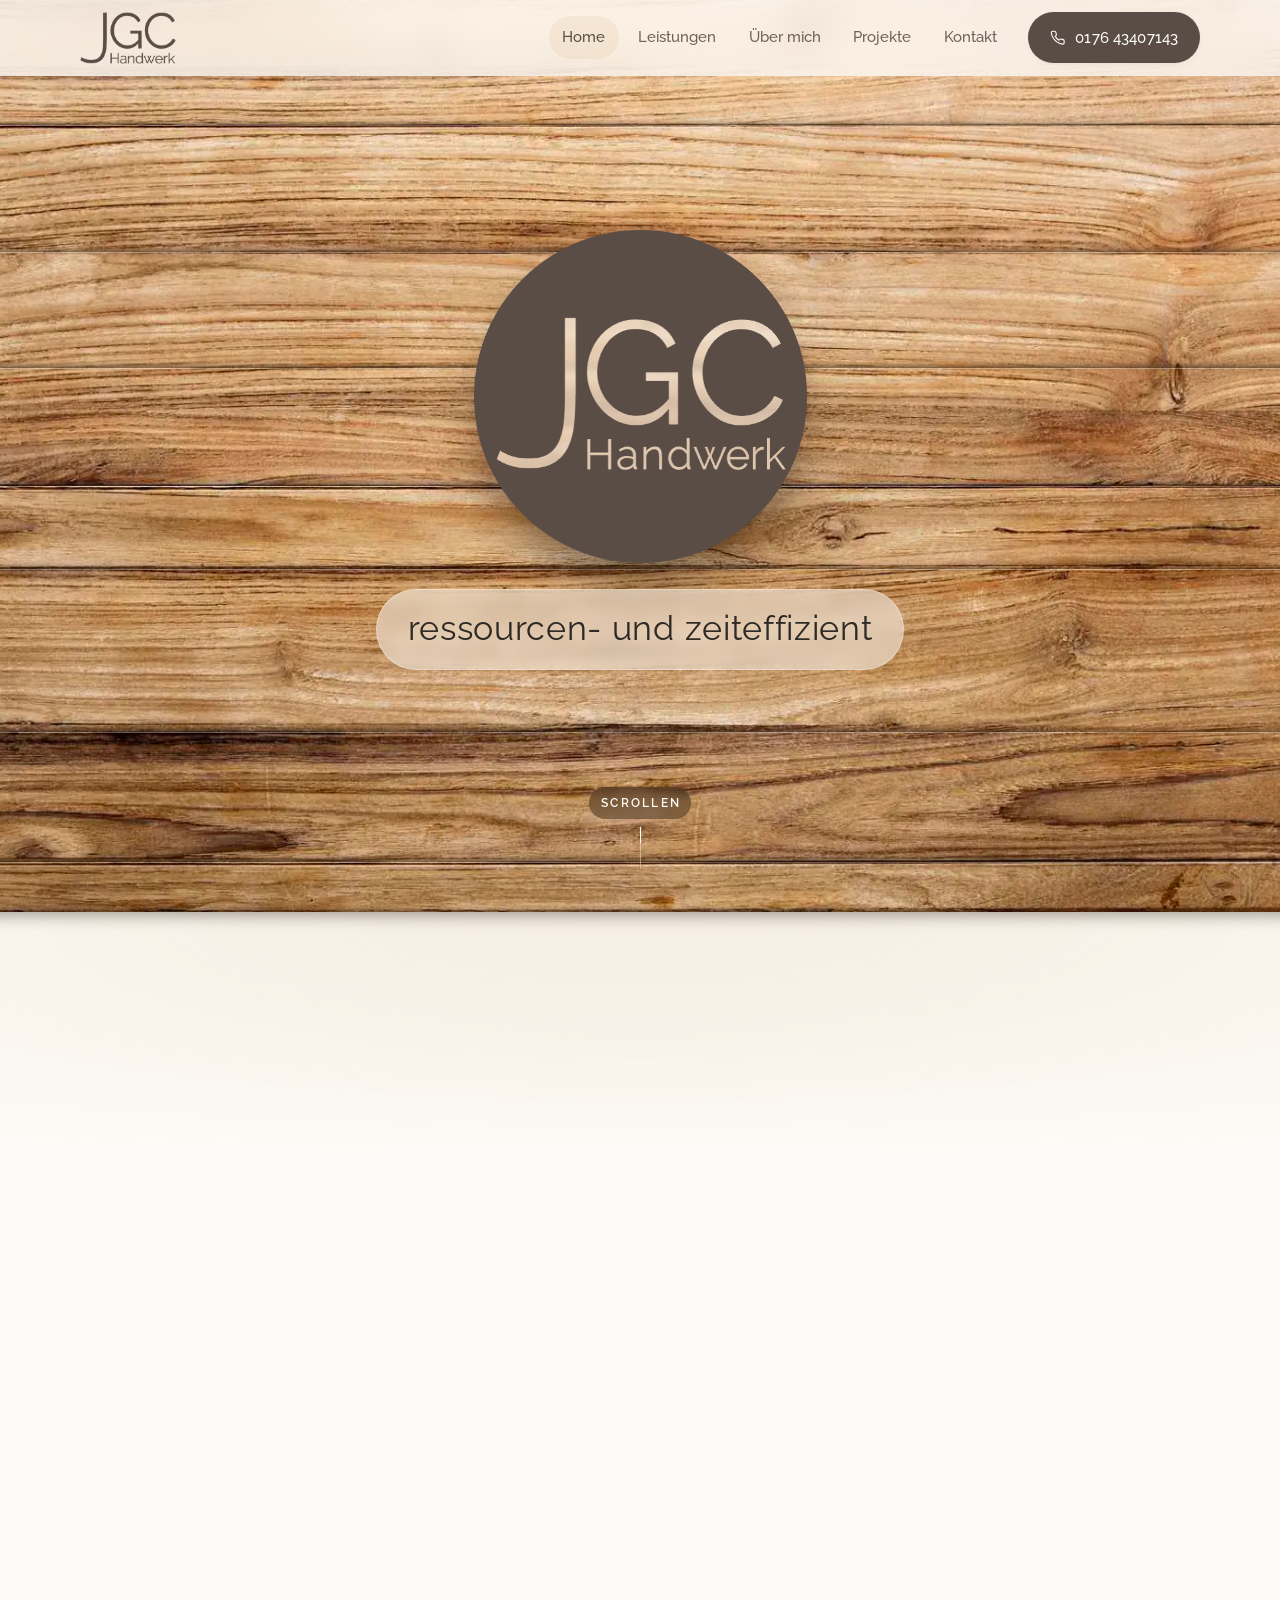
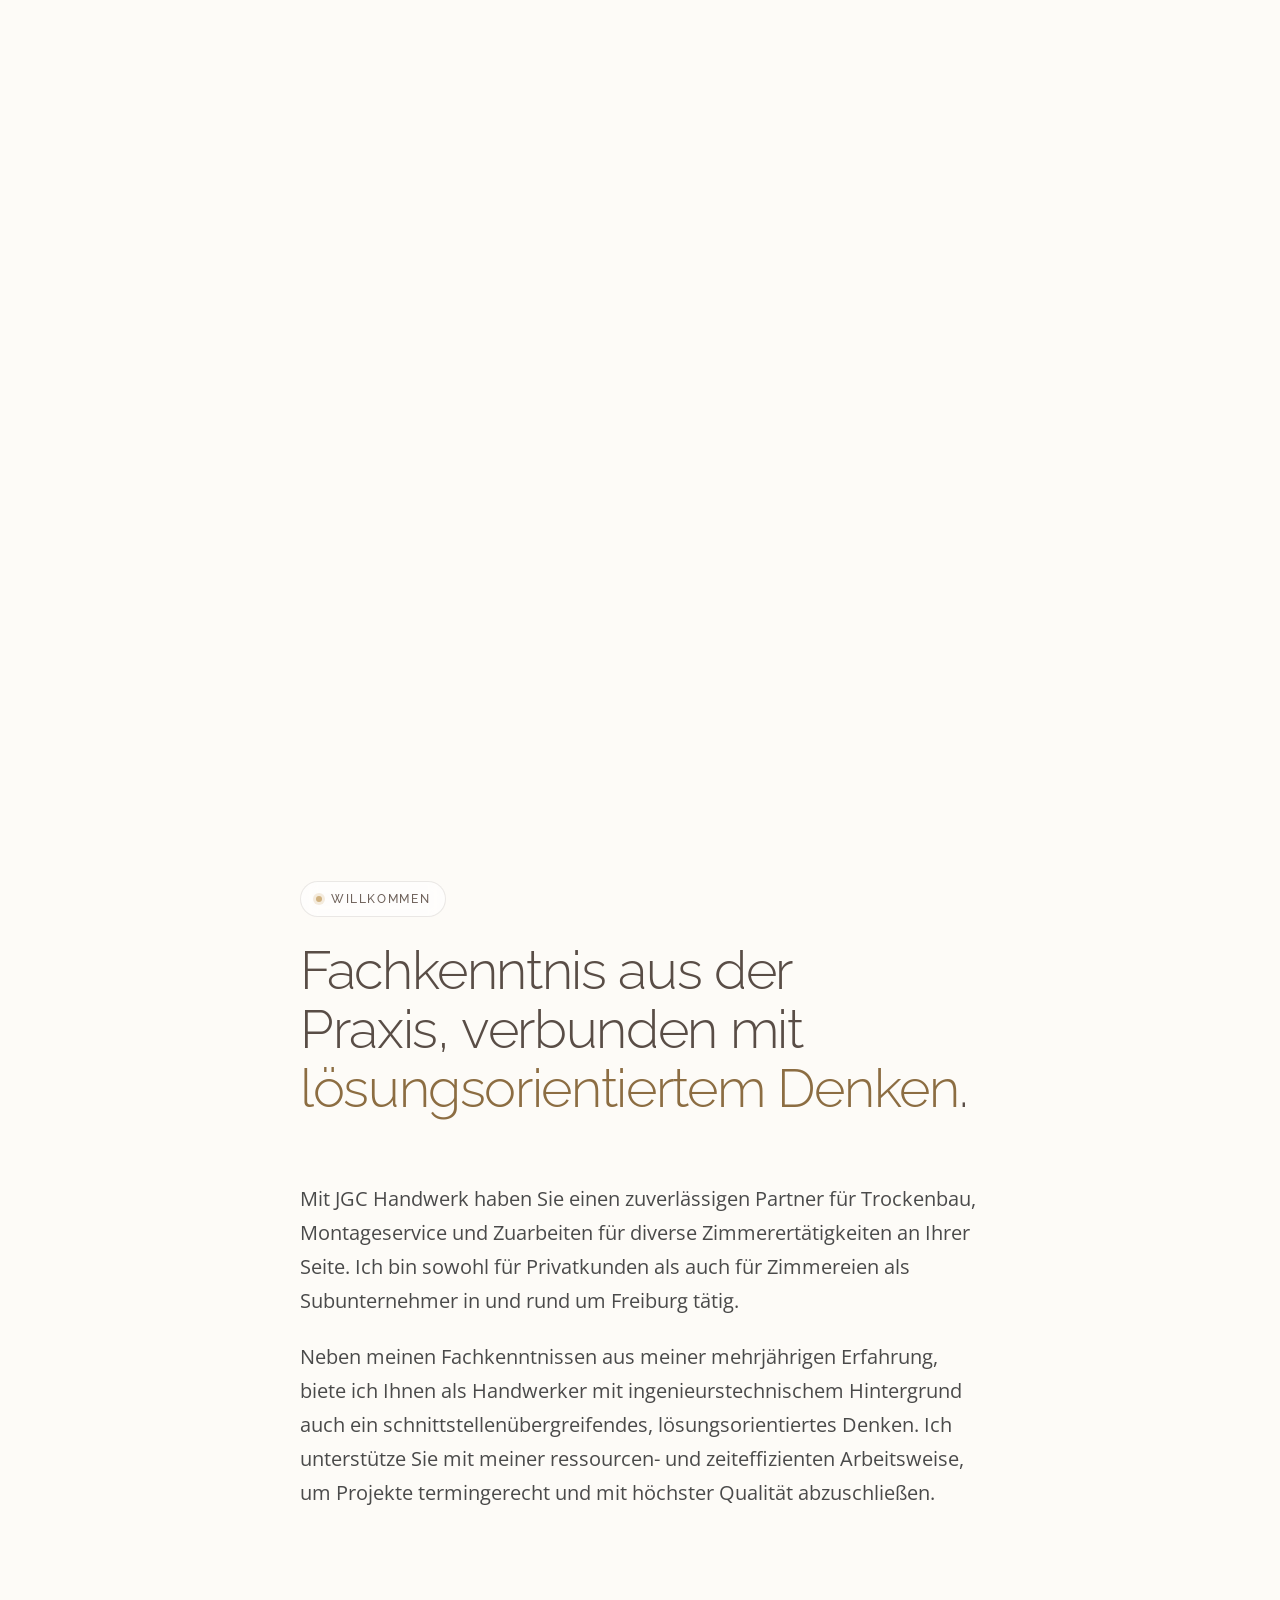
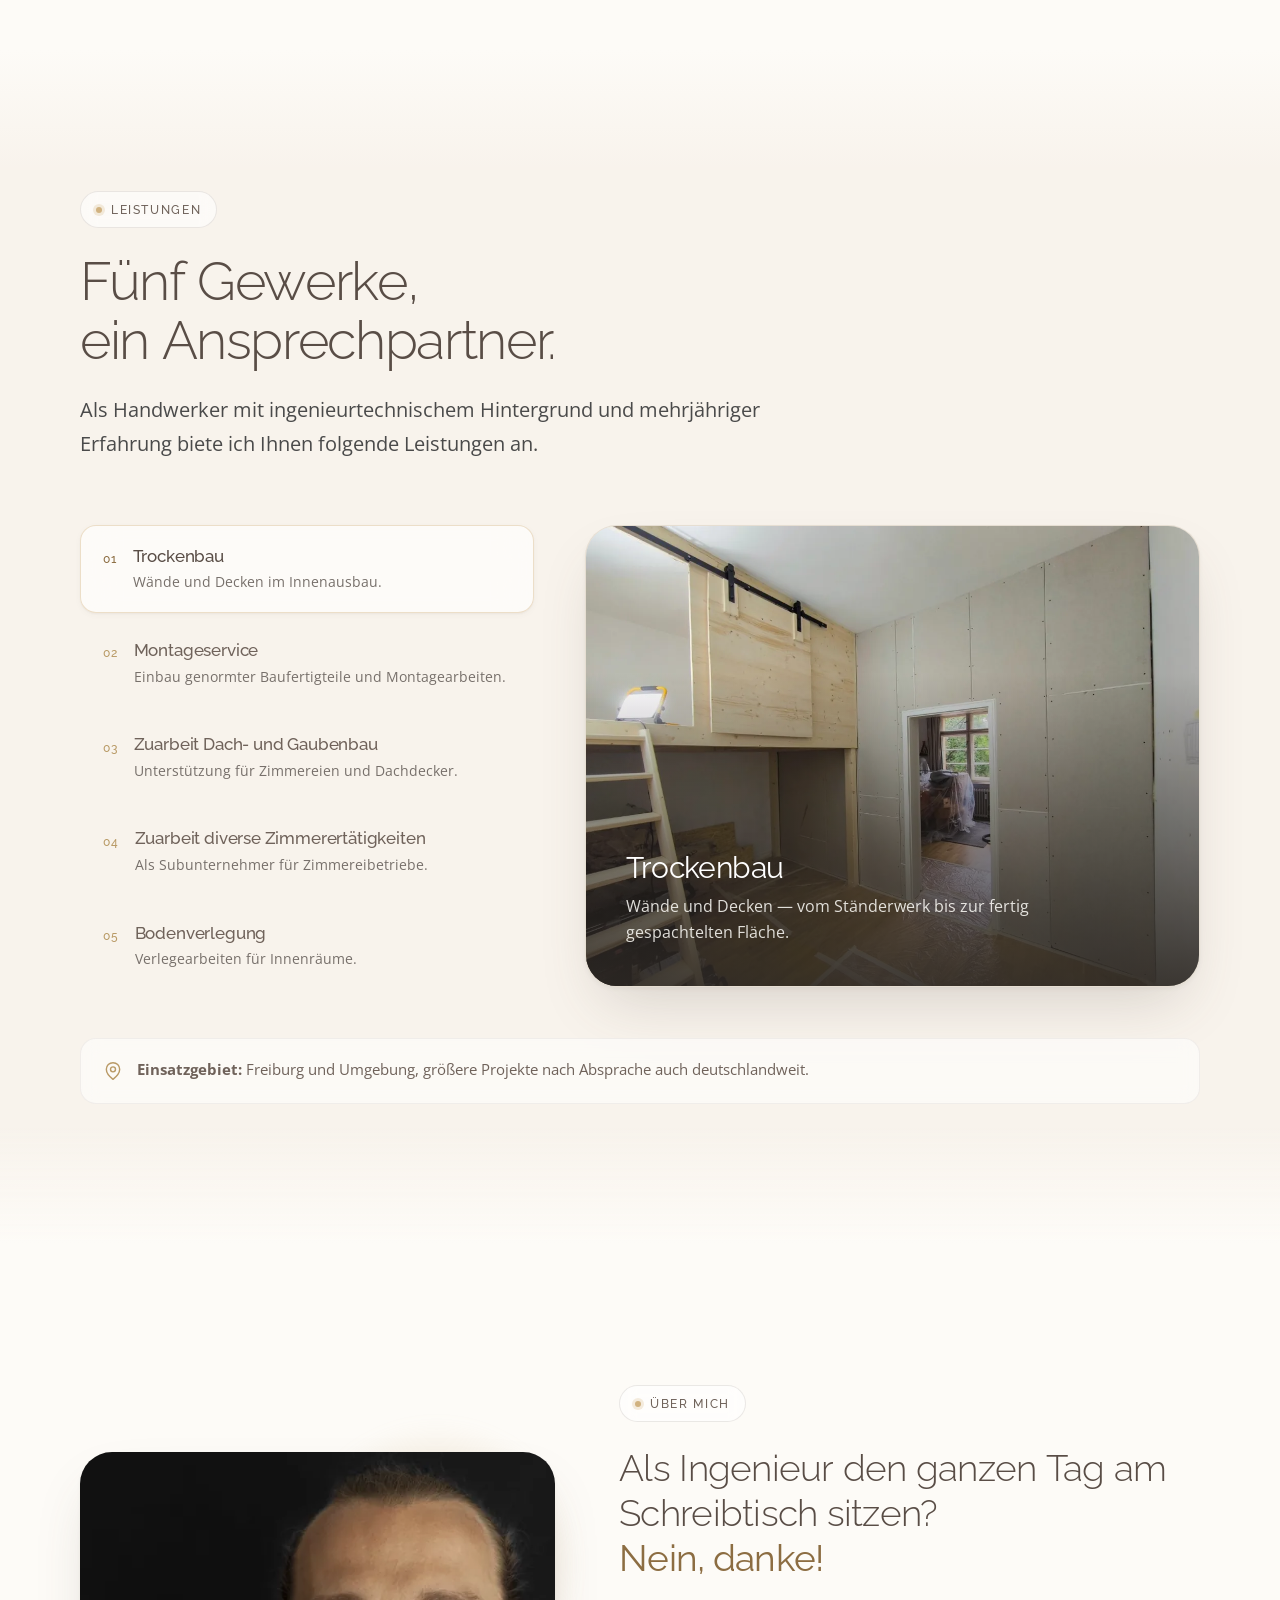
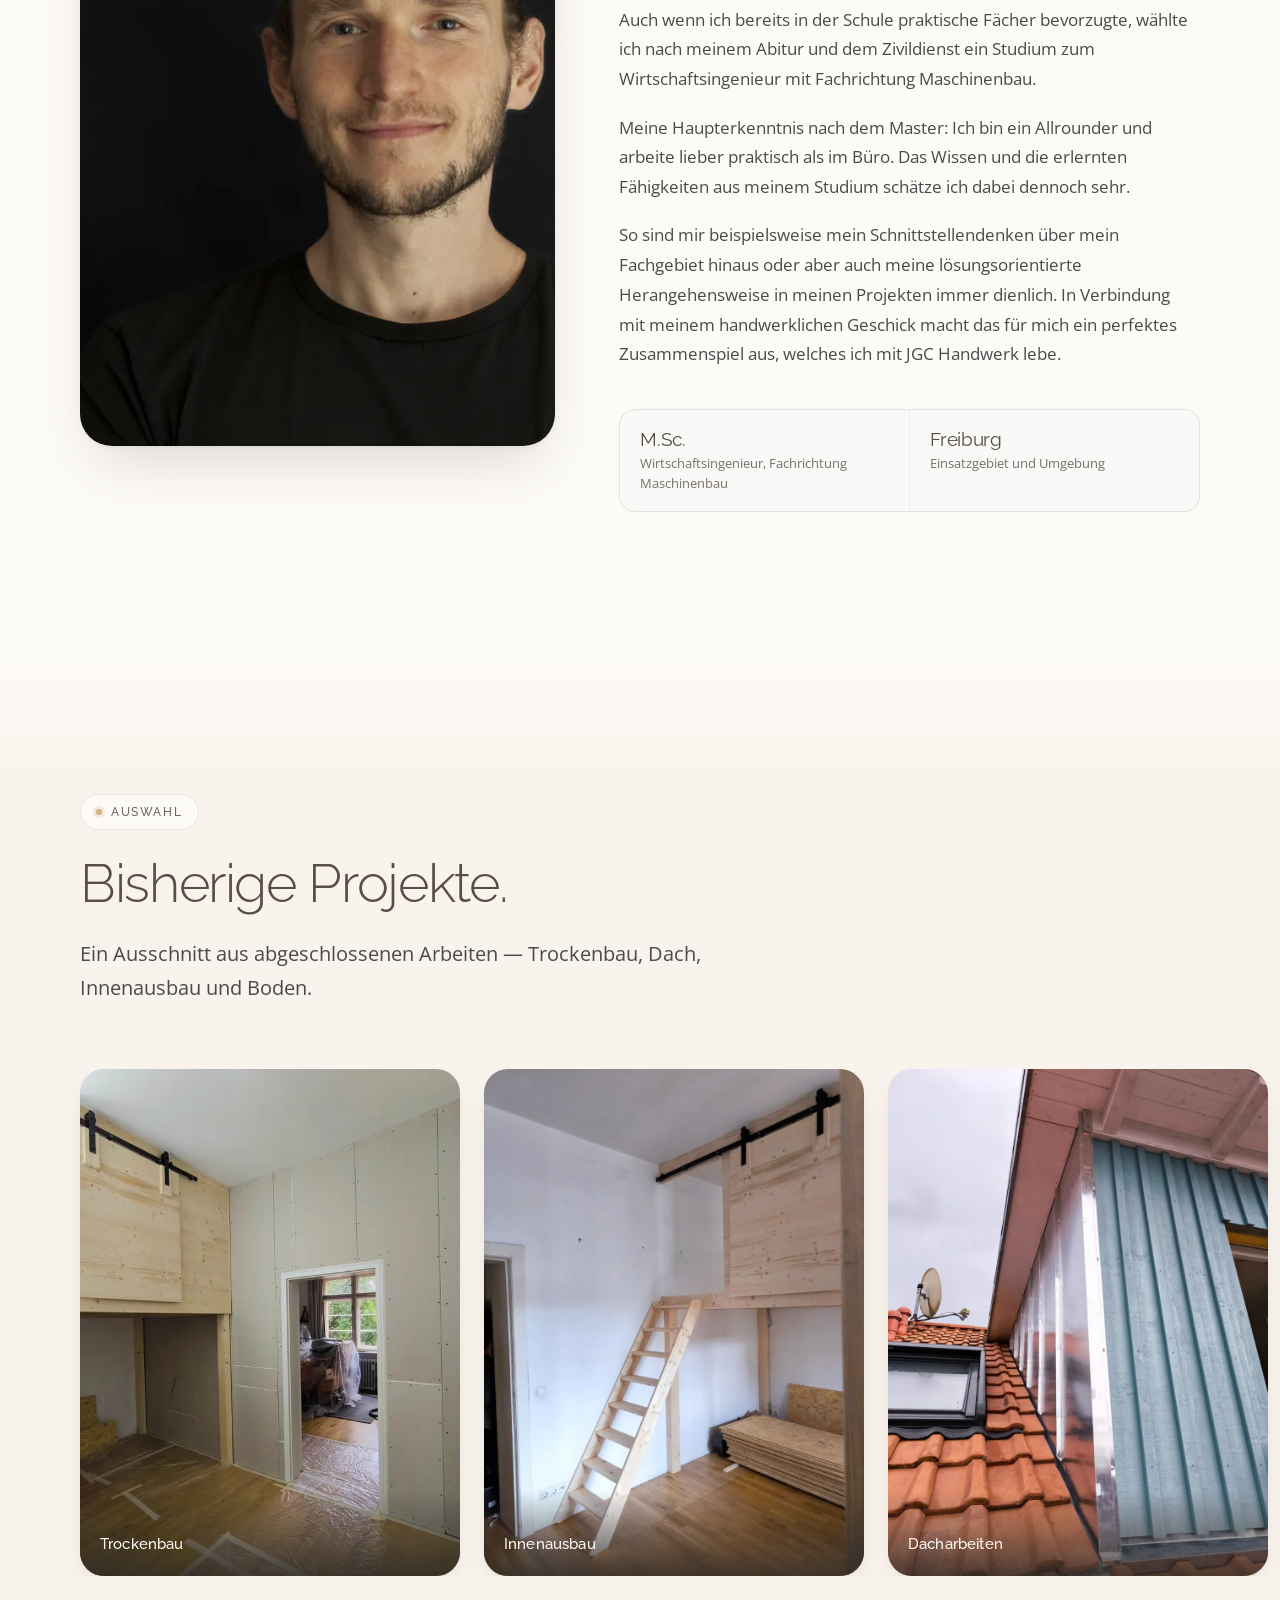
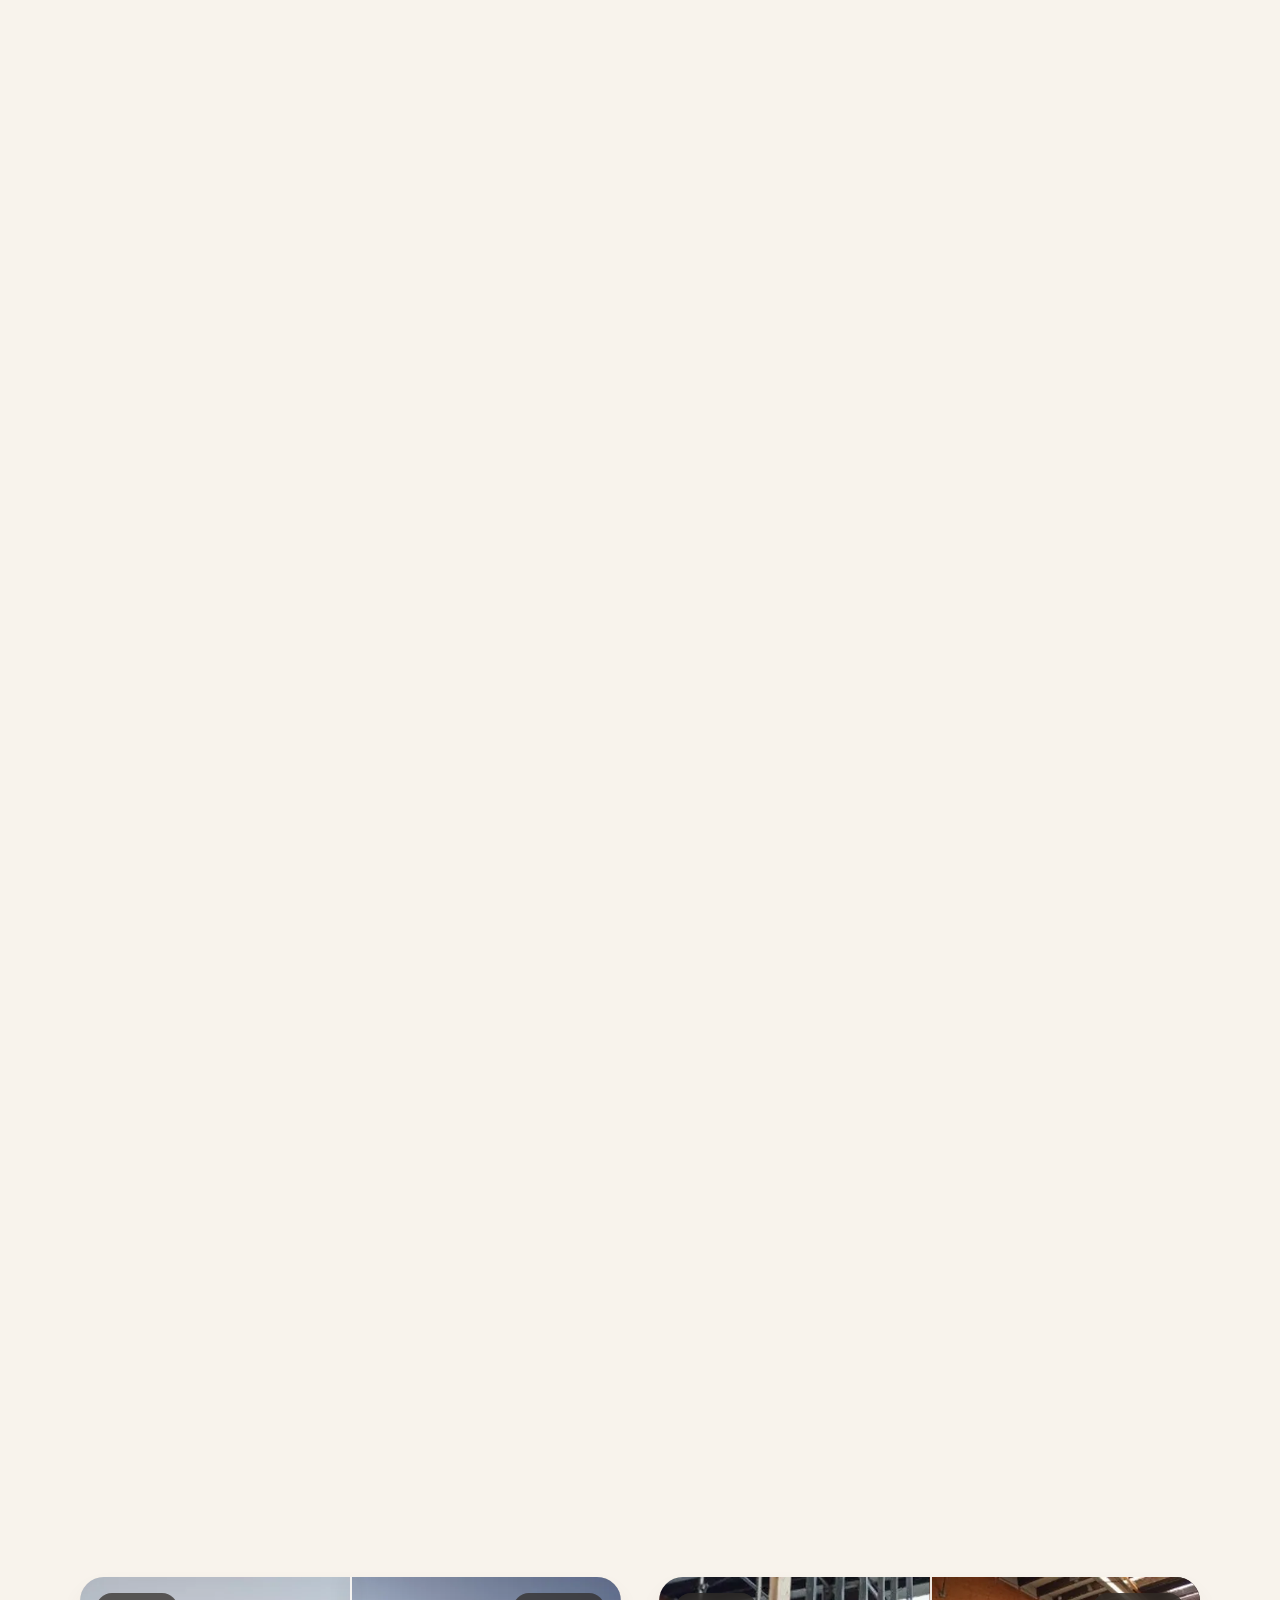
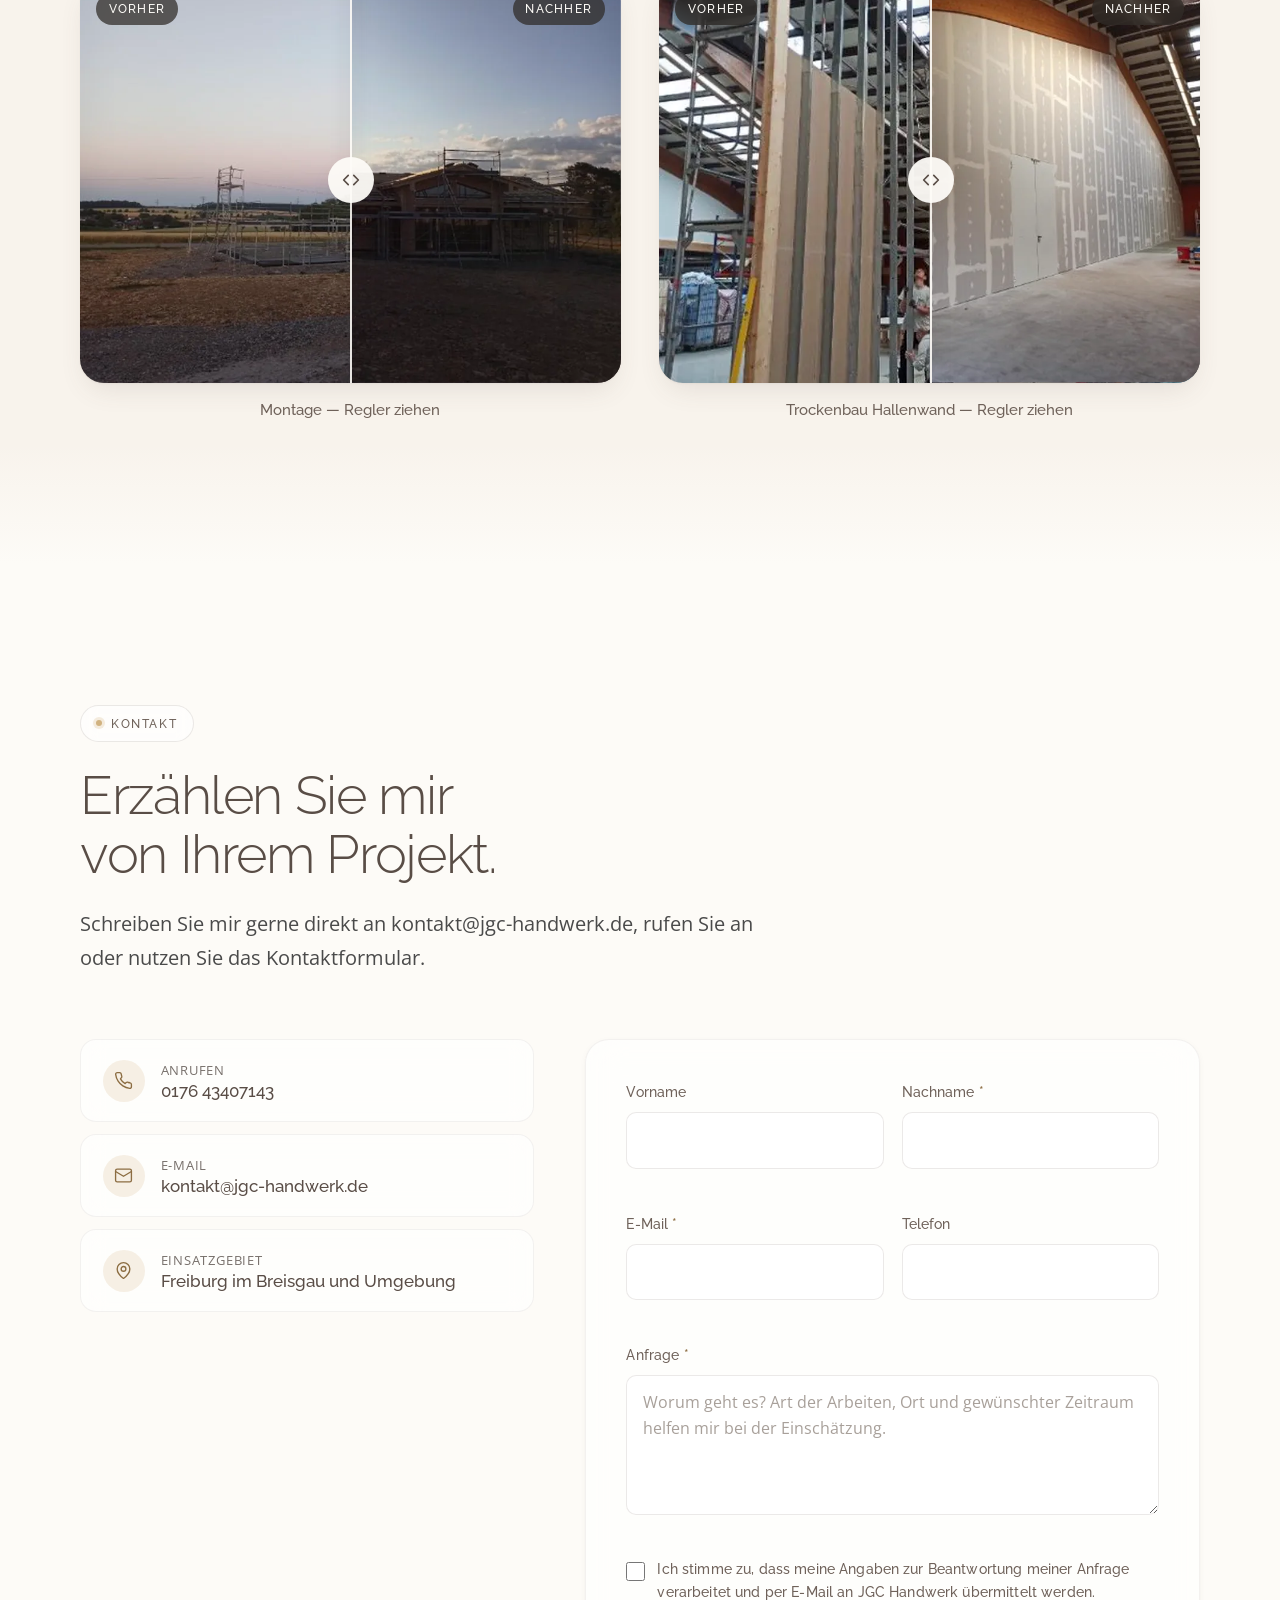
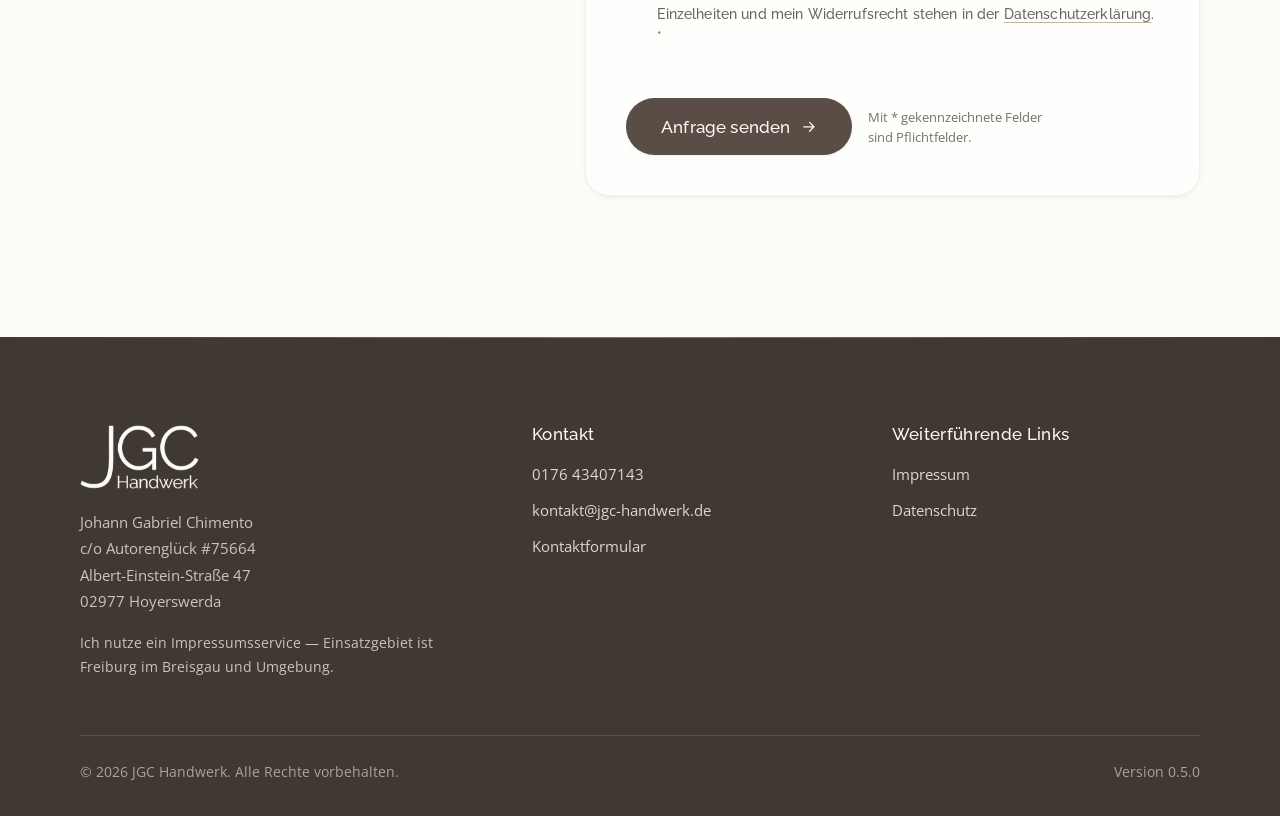
==== commit 0979f754: "Leistungen am Handy als Karten mit Bild, bewusst-werken entfernt (0.5.0) Am Handy stand die Reiterle" ====
--- a/index.html
+++ b/index.html
@@ -406,12 +406,6 @@
                   <span class="fact__value">Freiburg</span>
                   <span class="fact__label">Einsatzgebiet und Umgebung</span>
                 </div>
-                <div class="fact">
-                  <span class="fact__value">
-                    <a href="https://bewusstwerken.de/" target="_blank" rel="noopener noreferrer">bewusst-werken</a>
-                  </span>
-                  <span class="fact__label">Gründungsmitglied</span>
-                </div>
               </div>
             </div>
           </div>
@@ -678,7 +672,6 @@
             <ul class="footer__list">
               <li><a href="impressum.html">Impressum</a></li>
               <li><a href="datenschutz.html">Datenschutz</a></li>
-              <li><a href="https://bewusstwerken.de/" target="_blank" rel="noopener noreferrer">bewusst-werken</a></li>
             </ul>
           </div>
         </div>
--- a/assets/css/style.css
+++ b/assets/css/style.css
@@ -1195,6 +1195,92 @@
   }
 }
 
+/* Schmale Bildschirme: Liste statt Reiter. main.js setzt .tabs--liste, sobald
+   die Reiter einspaltig stehen, und baut jeder Leistung einen Kopf aus ihrem
+   Reiter. Dann steht jede Leistung als Karte da: Nummer, Titel, Kurztext und
+   darunter ihr Bild. Ohne JavaScript bleibt es bei Reiterleiste und erstem Bild. */
+.panel__kopf {
+  display: none;
+}
+
+.tabs--liste .tabs__list {
+  display: none;
+}
+
+.tabs--liste .tabs__panels {
+  display: flex;
+  flex-direction: column;
+  gap: 1rem;
+  overflow: visible;
+  border: 0;
+  border-radius: 0;
+  box-shadow: none;
+  background: none;
+}
+
+.tabs--liste .panel {
+  position: relative;
+  inset: auto;
+  opacity: 1;
+  visibility: visible;
+  transform: none;
+  padding: 0.75rem;
+  border: 1px solid rgba(209, 178, 128, 0.4);
+  border-radius: var(--r-lg);
+  background: var(--glass-bg);
+  box-shadow: var(--shadow-sm);
+}
+
+.tabs--liste .panel__kopf {
+  display: flex;
+  align-items: flex-start;
+  gap: 1rem;
+  padding: 0.6rem 0.6rem 1rem;
+  color: var(--ink);
+}
+
+.tabs--liste .panel__kopf .tab__num {
+  color: var(--gold-600);
+}
+
+.tabs--liste .panel__media {
+  border-radius: var(--r-md);
+}
+
+/* Schmal bricht die Bildunterschrift in mehr Zeilen um und reicht hoeher ins
+   Bild — der dunkle Verlauf muss darum weiter hinauf und kraeftiger sein */
+.tabs--liste .panel__media::after {
+  background: linear-gradient(to top, rgba(47, 42, 38, 0.92) 0%, rgba(47, 42, 38, 0.74) 48%, rgba(47, 42, 38, 0.2) 80%, transparent 94%);
+}
+
+/* Der Titel steht schon im Kopf der Karte; fuer Vorleseprogramme bleibt er
+   in der Bildunterschrift erhalten, nur unsichtbar */
+.tabs--liste .panel__caption h3 {
+  position: absolute;
+  width: 1px;
+  height: 1px;
+  overflow: hidden;
+  clip: rect(0 0 0 0);
+  white-space: nowrap;
+}
+
+.tabs--liste .panel__caption p {
+  margin-top: 0;
+}
+
+/* In der Liste sind alle Bilder zugleich zu sehen — kein Auftritt je Wechsel */
+.tabs--liste .panel .panel__media img,
+.tabs--liste .panel .panel__caption {
+  animation: none;
+}
+
+/* Auf Tablets wird das Bild sonst sehr hoch */
+@media (min-width: 600px) {
+  .tabs--liste .panel__media {
+    aspect-ratio: 16 / 9;
+  }
+}
+
 .area-note {
   margin-top: clamp(2rem, 4vw, 3rem);
   display: flex;
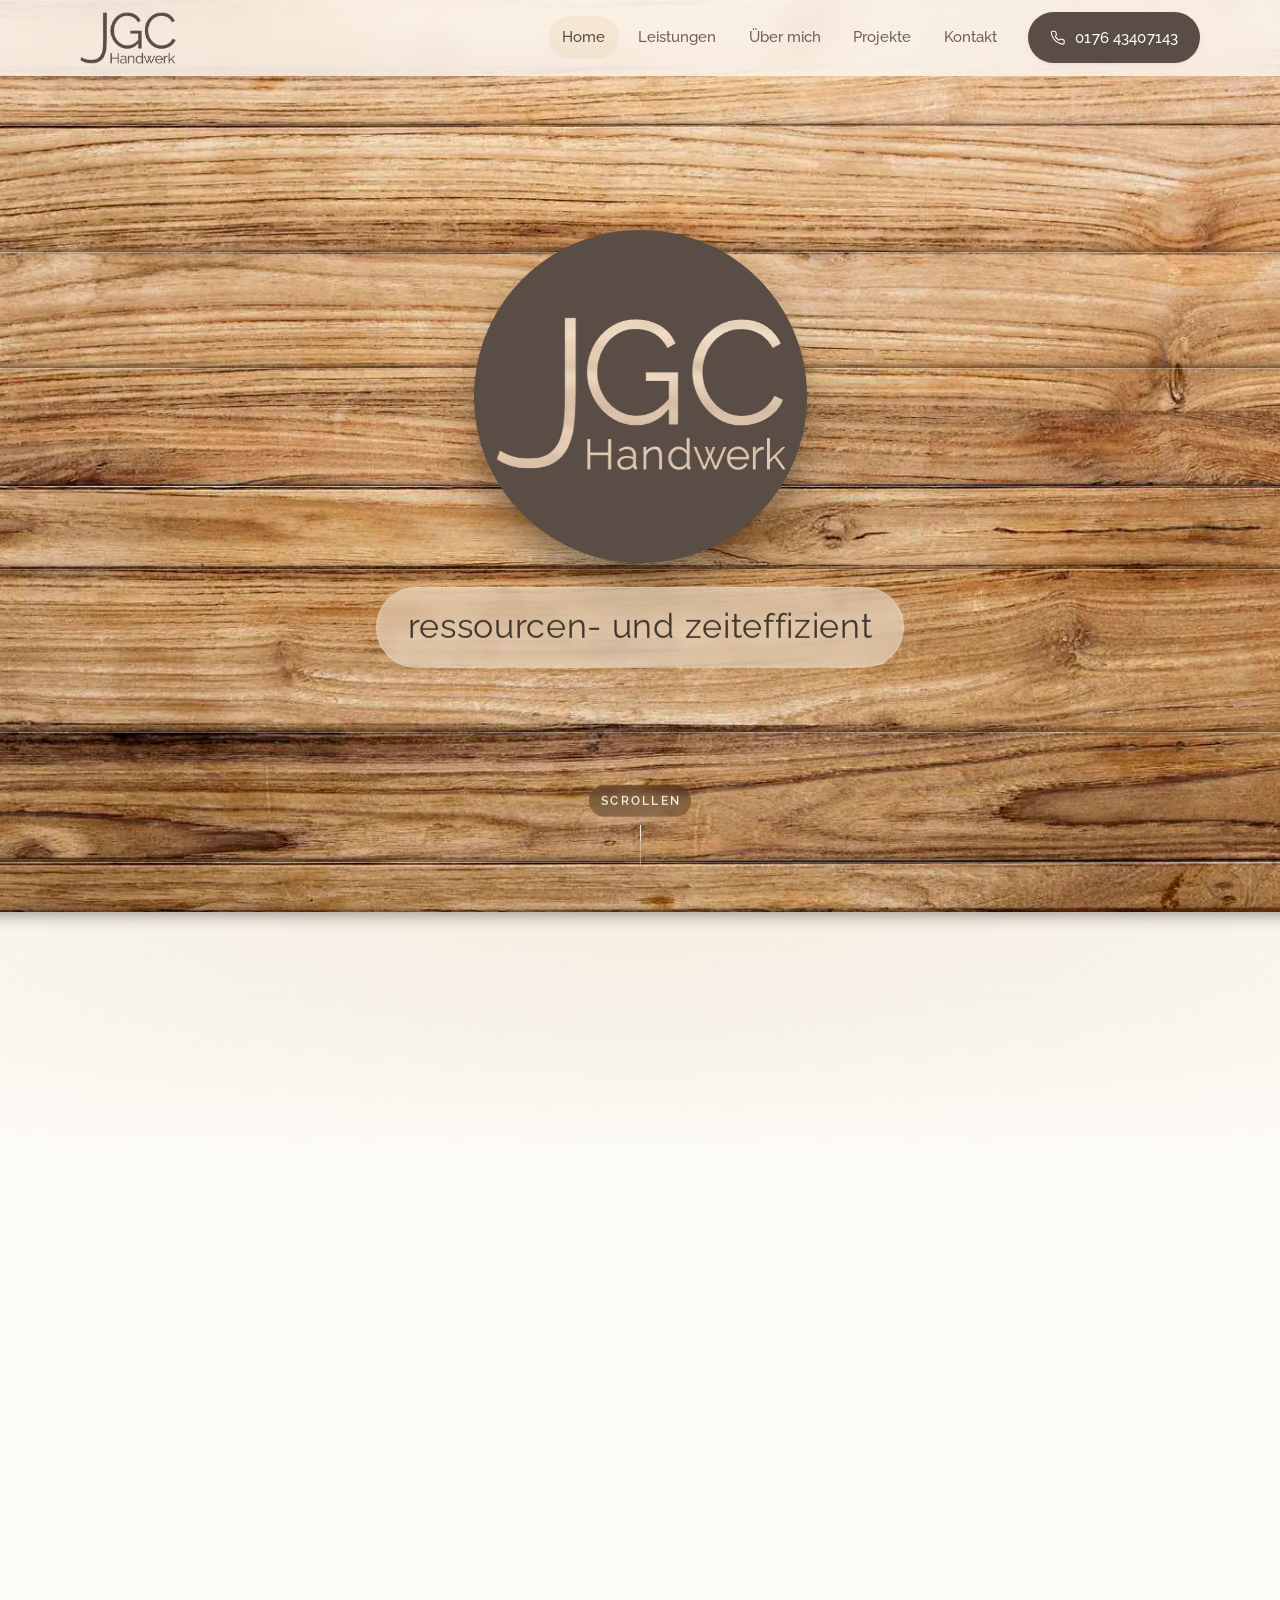
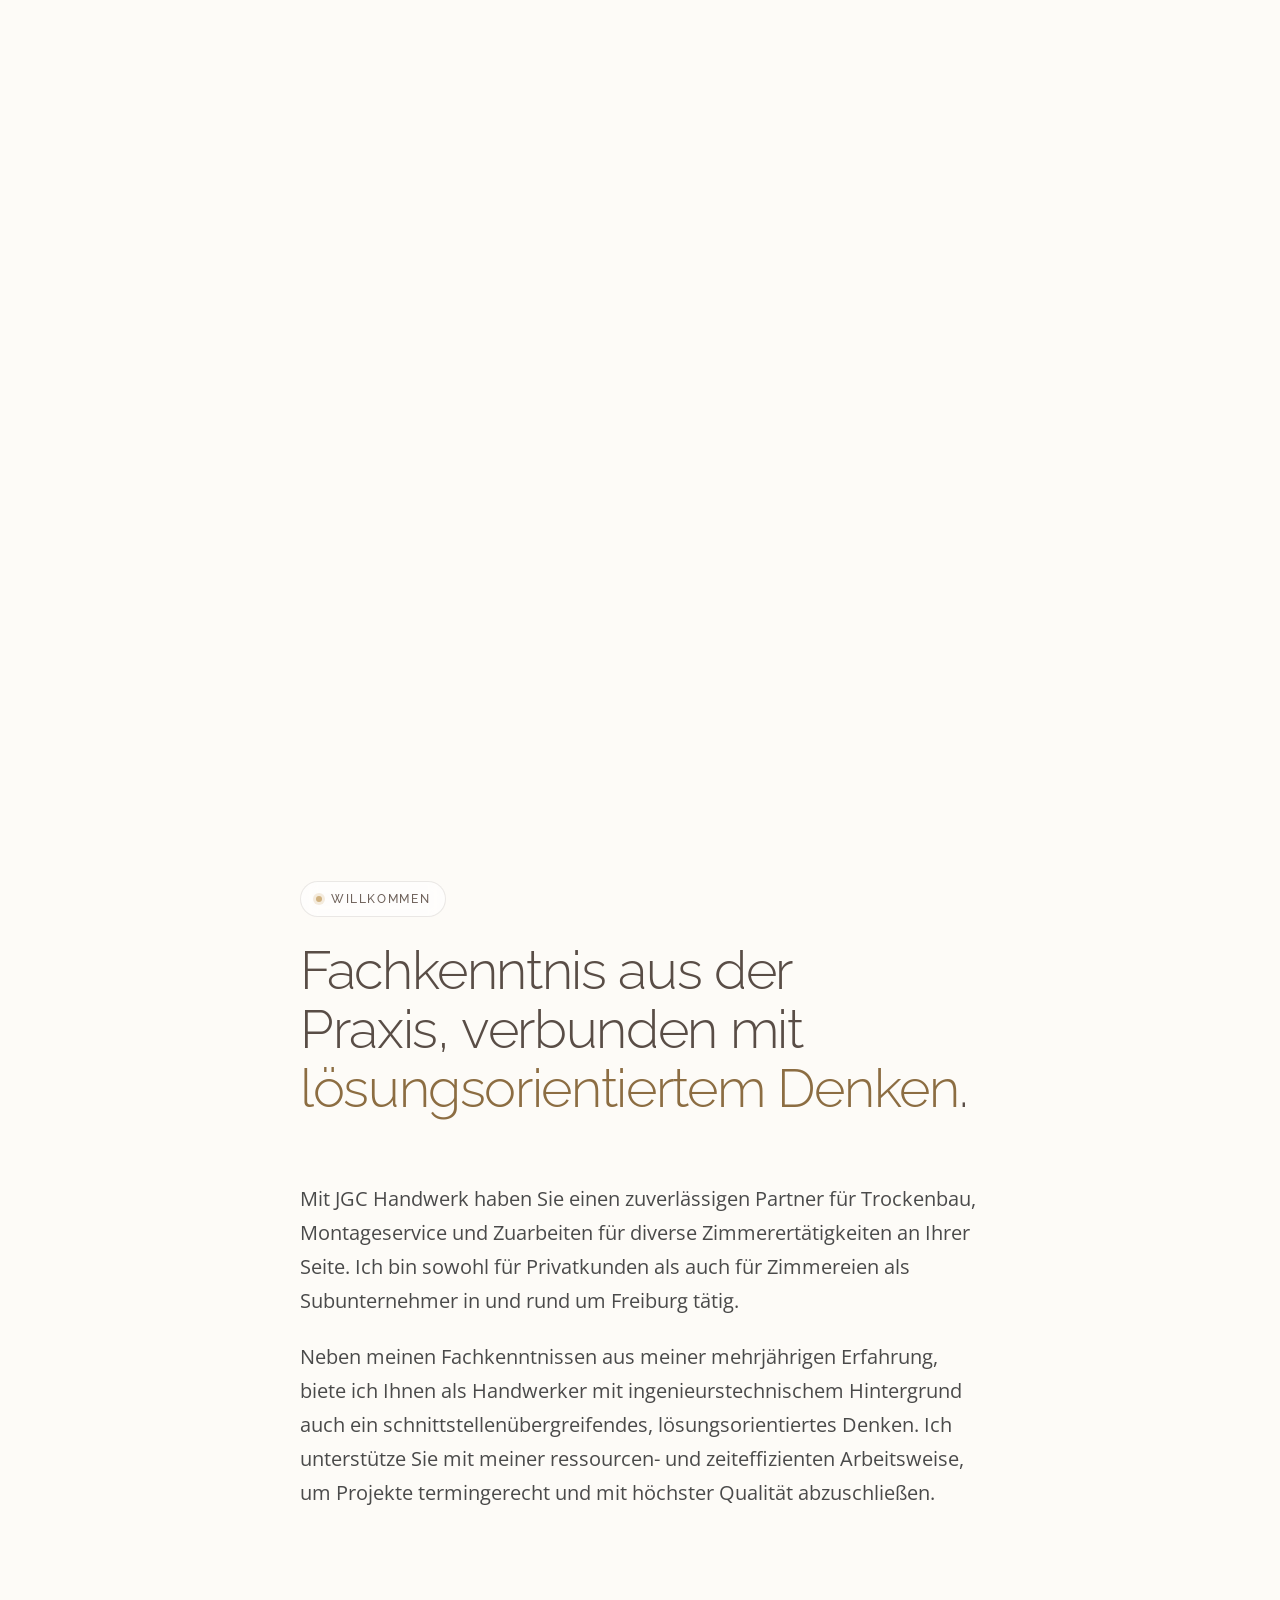
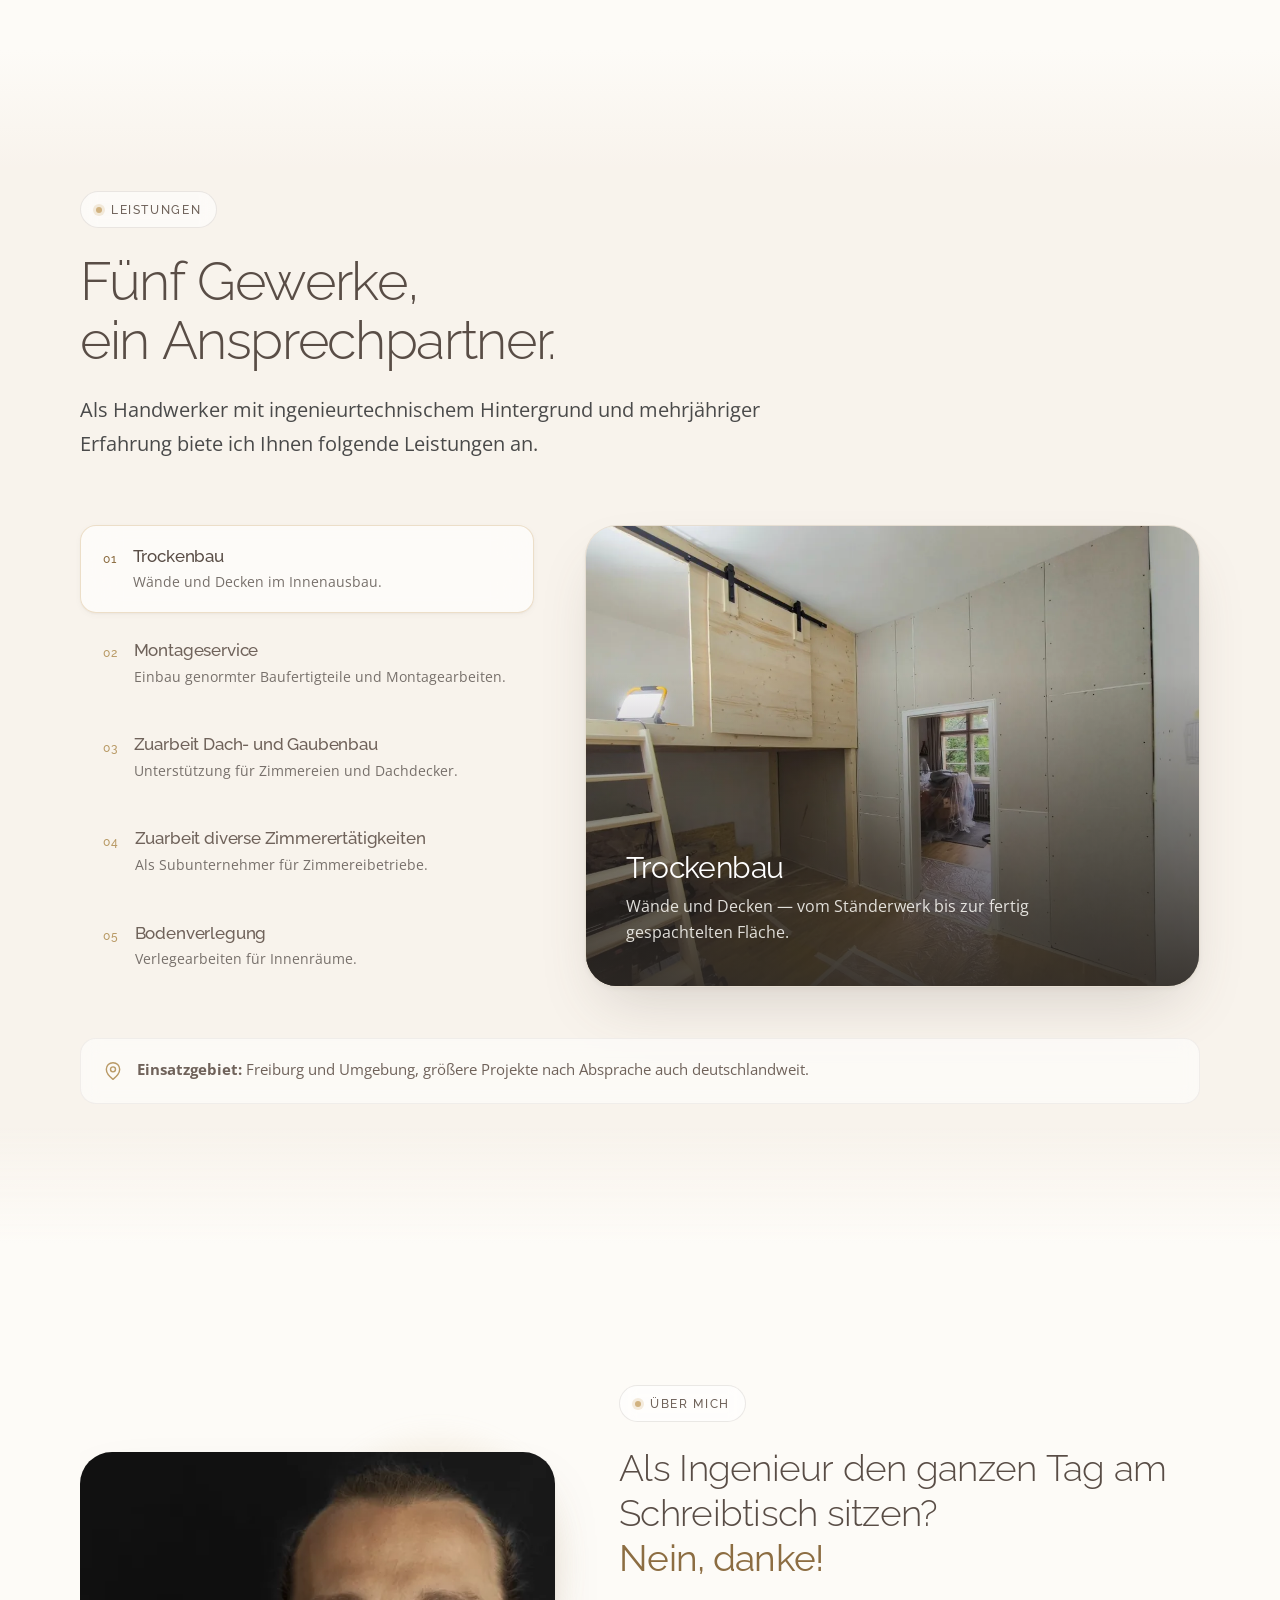
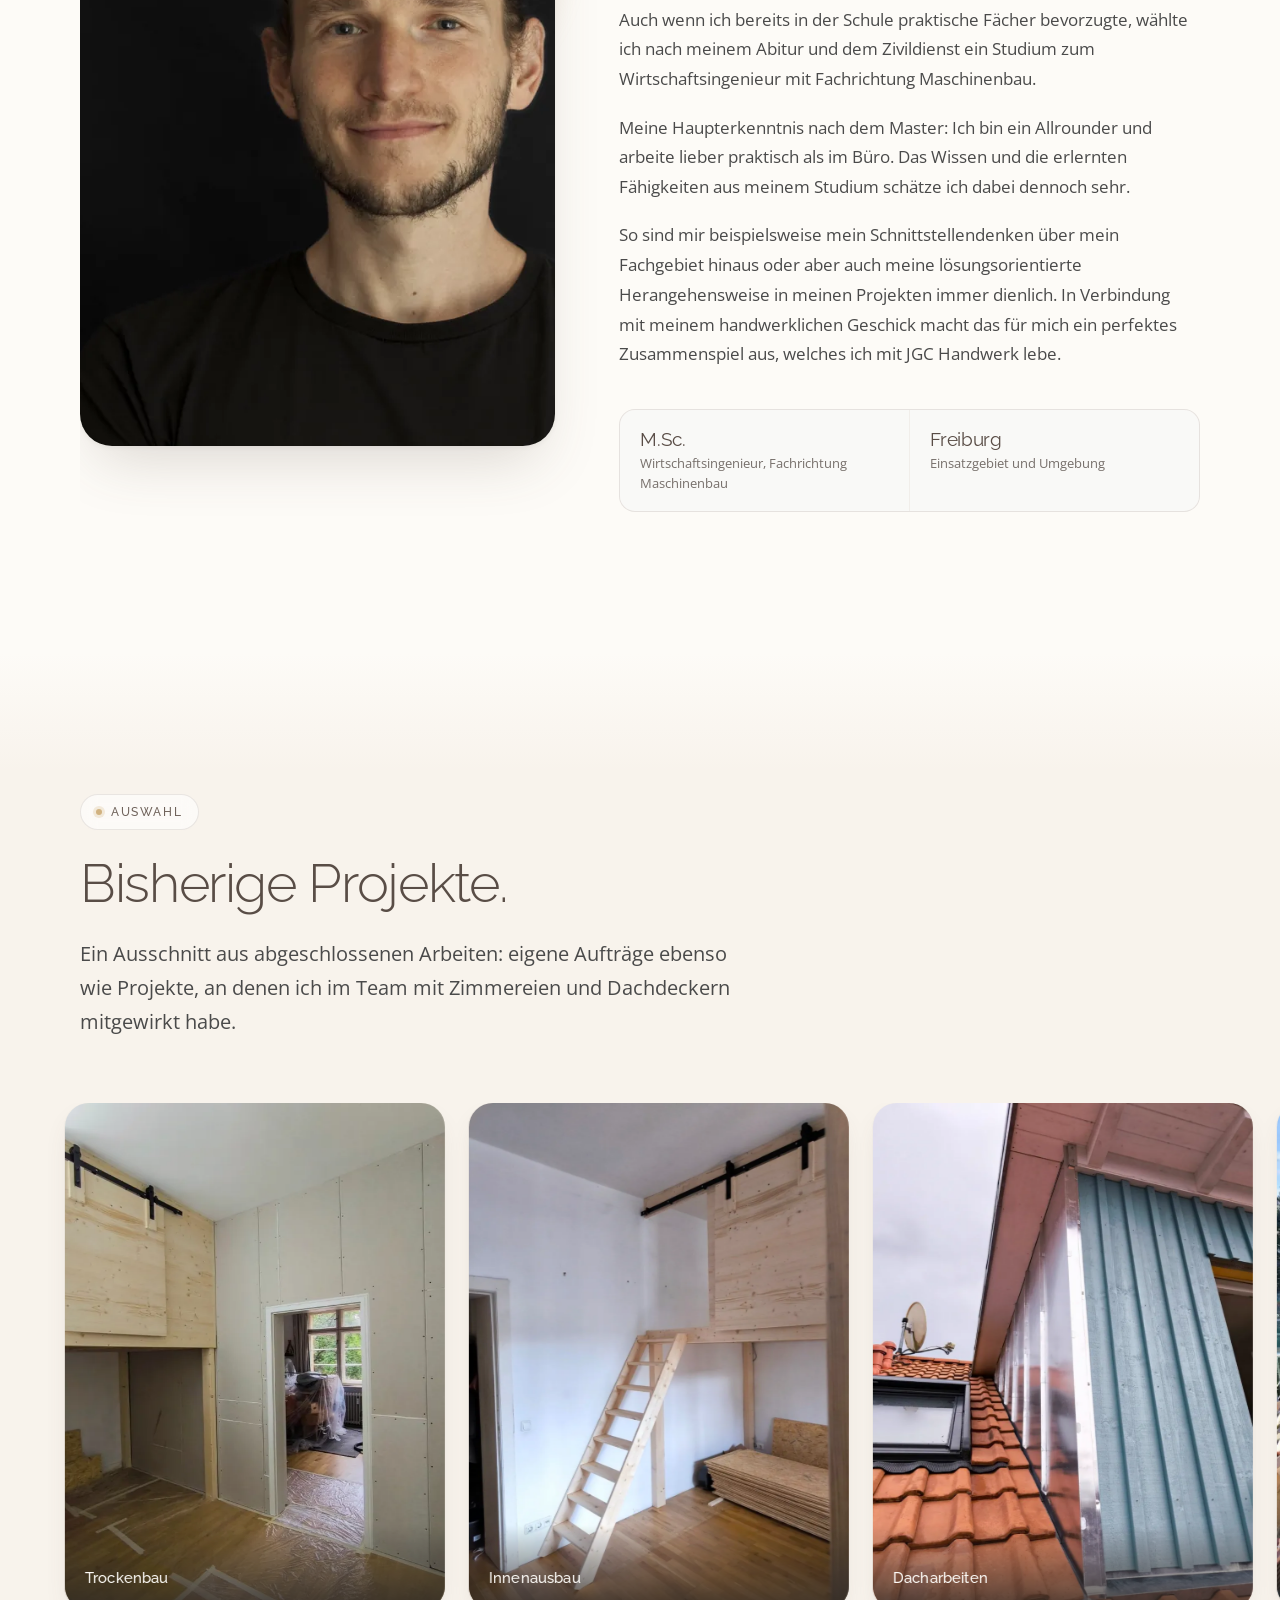
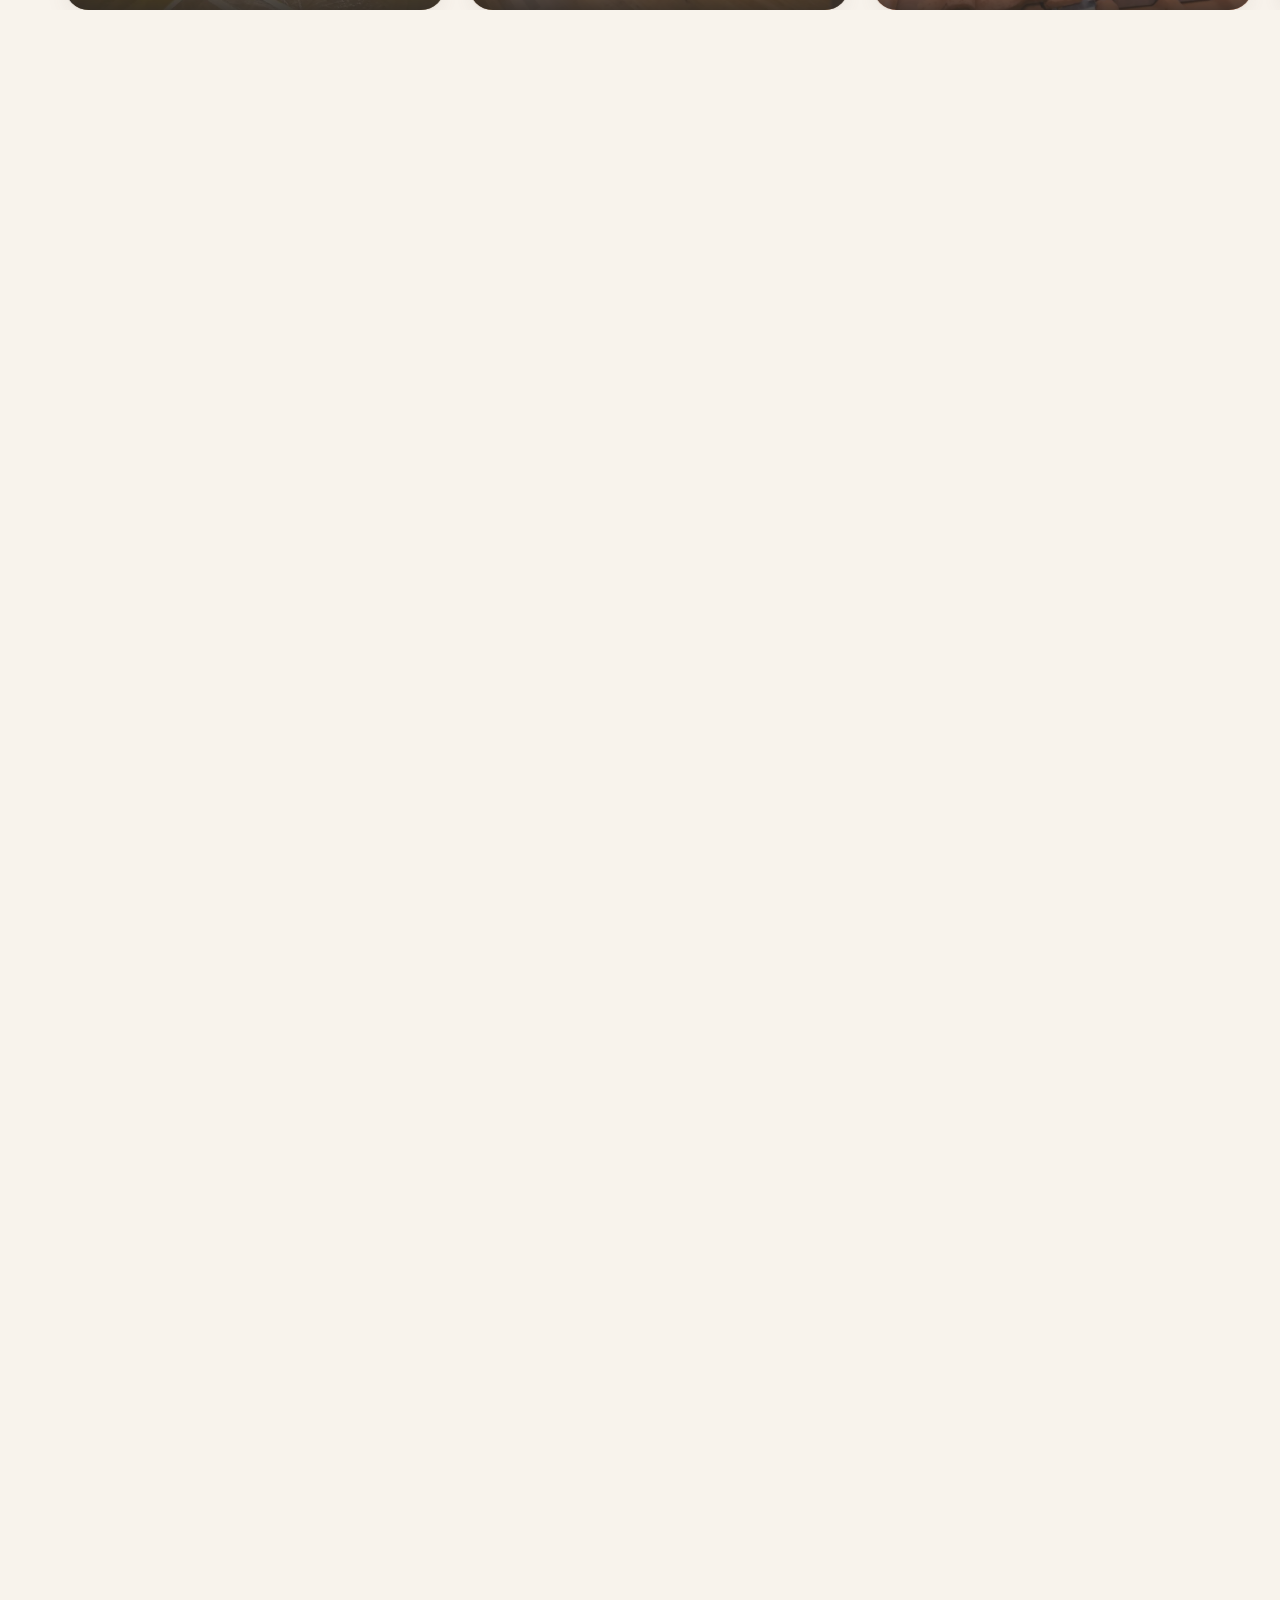
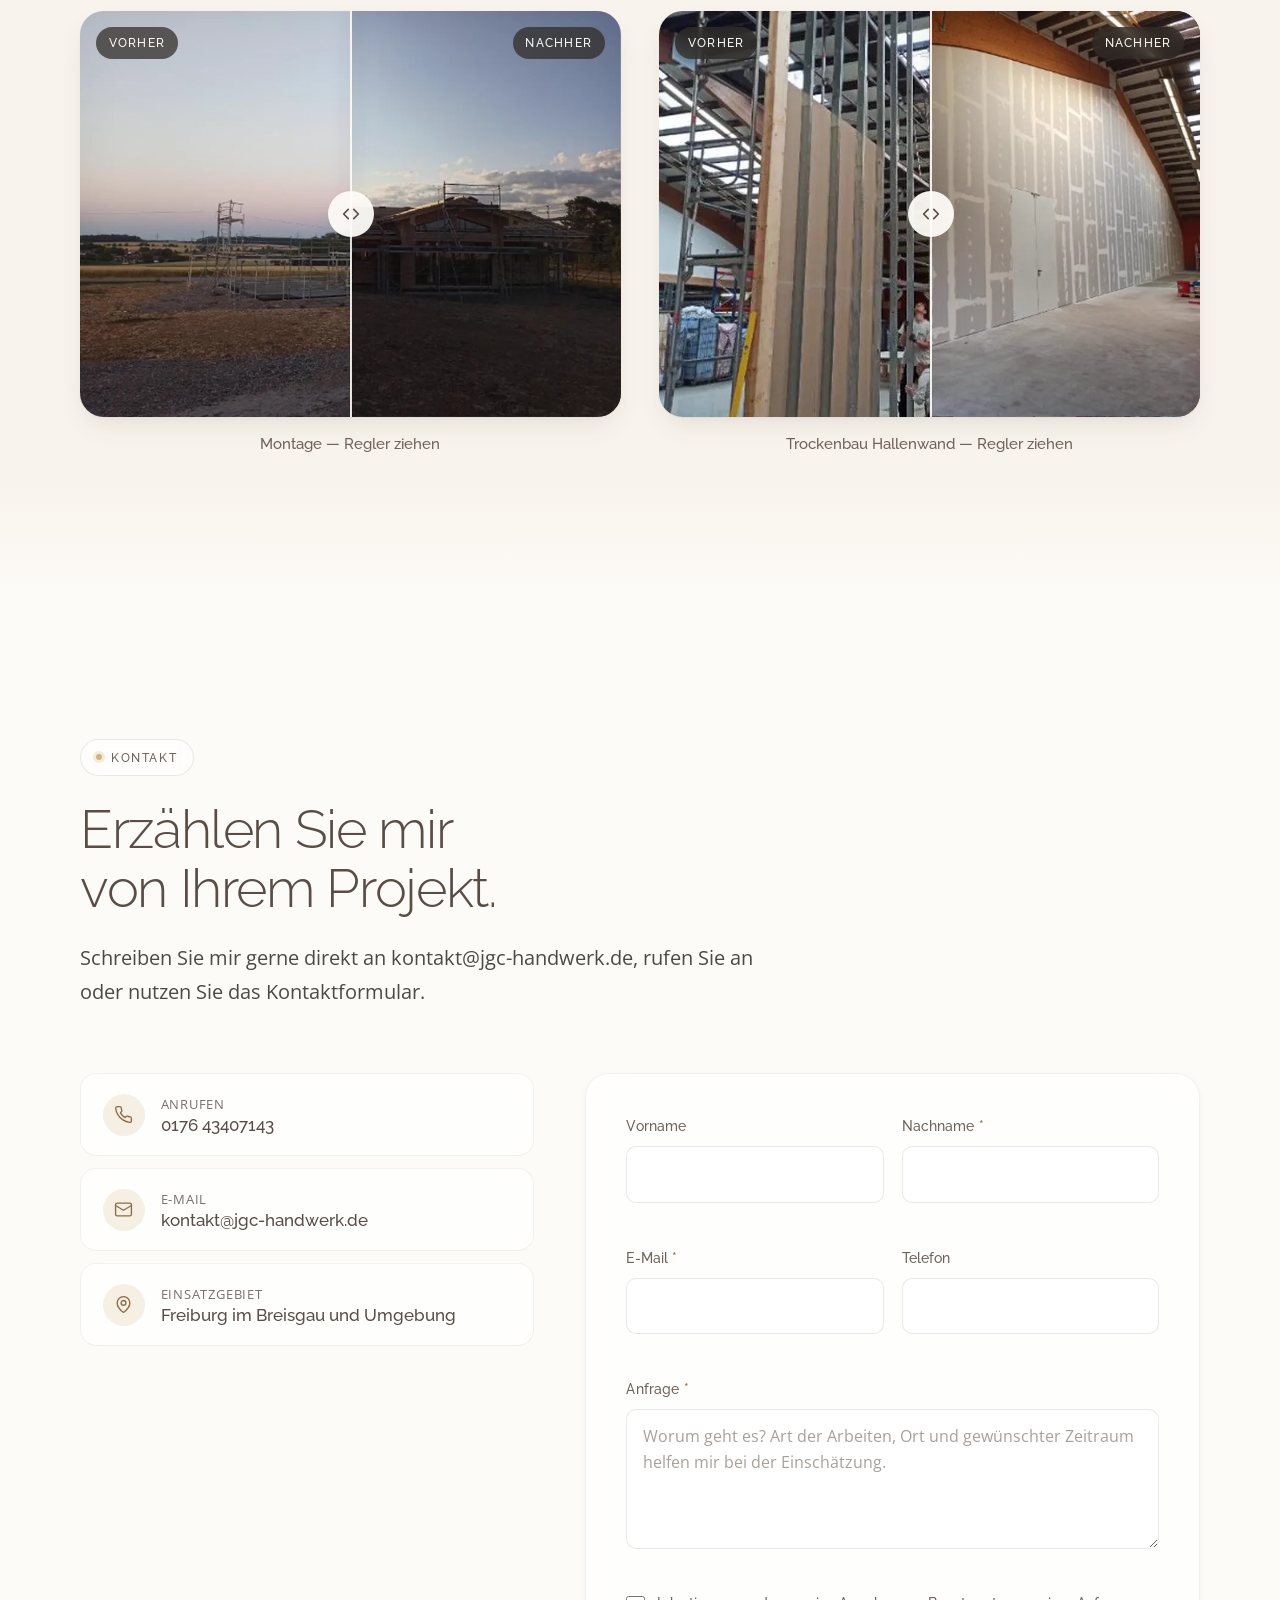
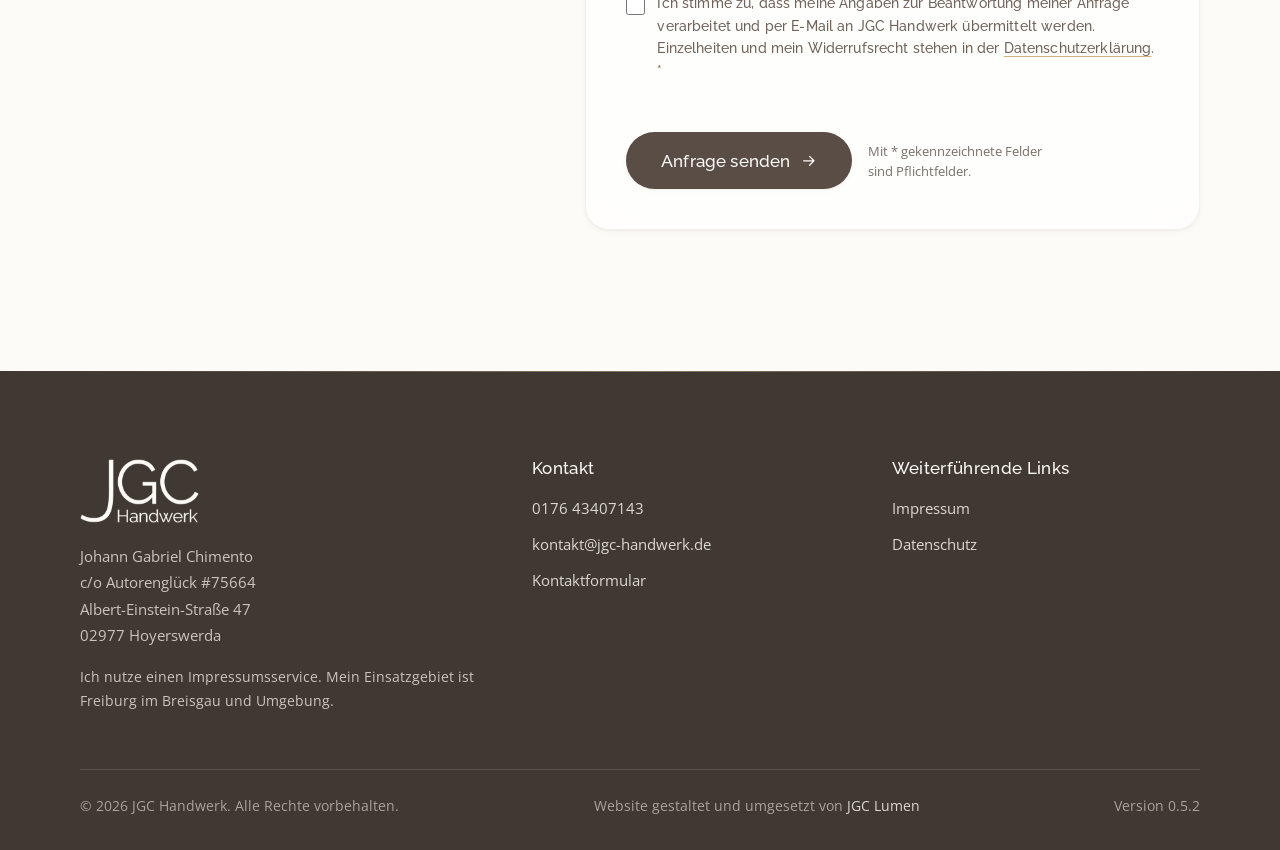
==== commit b40e3385: "Projekte-Hinweis, JGC-Lumen-Link und Umzugsvorbereitung (0.5.2) Gabriel hat manche gezeigten Projekt" ====
--- a/index.html
+++ b/index.html
@@ -3,7 +3,7 @@
   <head>
     <meta charset="utf-8" />
     <meta name="viewport" content="width=device-width, initial-scale=1" />
-    <title>JGC Handwerk — Trockenbau, Montage und Zuarbeit in Freiburg</title>
+    <title>Trockenbau, Montage und Zuarbeit in Freiburg | JGC Handwerk</title>
     <meta
       name="description"
       content="JGC Handwerk aus Freiburg: Trockenbau, Montageservice, Zuarbeit im Dach- und Gaubenbau und Bodenverlegung. Handwerk mit ingenieurtechnischem Hintergrund — ressourcen- und zeiteffizient."
@@ -20,13 +20,18 @@
     <meta property="og:type" content="website" />
     <meta property="og:locale" content="de_DE" />
     <meta property="og:site_name" content="JGC Handwerk" />
-    <meta property="og:title" content="JGC Handwerk — Trockenbau, Montage und Zuarbeit in Freiburg" />
+    <meta property="og:title" content="Trockenbau, Montage und Zuarbeit in Freiburg | JGC Handwerk" />
     <meta
       property="og:description"
       content="Ihr zuverlässiger Partner für Trockenbau, Montageservice und Zuarbeiten — für Privatkunden und Zimmereien in und rund um Freiburg."
     />
     <meta property="og:url" content="https://jgc-handwerk.de/" />
-    <meta property="og:image" content="https://jgc-handwerk.de/assets/img/p-trockenbau.webp" />
+    <!-- Vorschaubild fuer geteilte Links: bewusst JPG im Format 1200x630, weil nicht jeder
+         Messenger WebP zeigt. Ausschnitt aus p-trockenbau.webp. -->
+    <meta property="og:image" content="https://jgc-handwerk.de/assets/img/og-bild.jpg" />
+    <meta property="og:image:width" content="1200" />
+    <meta property="og:image:height" content="630" />
+    <meta property="og:image:alt" content="Trockenbauarbeiten von JGC Handwerk" />
     <meta name="twitter:card" content="summary_large_image" />
 
     <link rel="icon" href="assets/img/favicon-32.png" sizes="32x32" />
@@ -418,7 +423,10 @@
           <div class="section-head reveal">
             <p class="eyebrow">Auswahl</p>
             <h2 class="h-section" id="projekte-titel" data-worte>Bisherige Projekte.</h2>
-            <p class="lead">Ein Ausschnitt aus abgeschlossenen Arbeiten — Trockenbau, Dach, Innenausbau und Boden.</p>
+            <p class="lead">
+              Ein Ausschnitt aus abgeschlossenen Arbeiten: eigene Aufträge ebenso wie Projekte, an denen ich im Team
+              mit Zimmereien und Dachdeckern mitgewirkt habe.
+            </p>
           </div>
         </div>
 
@@ -654,7 +662,7 @@
               02977 Hoyerswerda
             </p>
             <p style="margin-top: 1rem; font-size: 0.86rem">
-              Ich nutze ein Impressumsservice — Einsatzgebiet ist Freiburg im Breisgau und Umgebung.
+              Ich nutze einen Impressumsservice. Mein Einsatzgebiet ist Freiburg im Breisgau und Umgebung.
             </p>
           </div>
 
@@ -678,6 +686,7 @@
 
         <div class="footer__bottom">
           <span>&copy; <span id="jahr">2026</span> JGC Handwerk. Alle Rechte vorbehalten.</span>
+          <span>Website gestaltet und umgesetzt von <a href="https://jgc-lumen.de/" target="_blank" rel="noopener">JGC Lumen</a></span>
           <span>Version <span id="version">—</span></span>
         </div>
       </div>
--- a/assets/css/style.css
+++ b/assets/css/style.css
@@ -1310,6 +1310,9 @@
   grid-template-columns: minmax(0, 0.9fr) minmax(0, 1.1fr);
   gap: clamp(2rem, 5vw, 4.5rem);
   align-items: center;
+  /* Der goldene Schein hinter dem Portraet ragt am Handy sonst 1 px ueber den Seitenrand (V7).
+     clip statt hidden: schneidet nur seitlich und macht keinen Scrollbereich auf. */
+  overflow-x: clip;
 }
 
 .about__media {
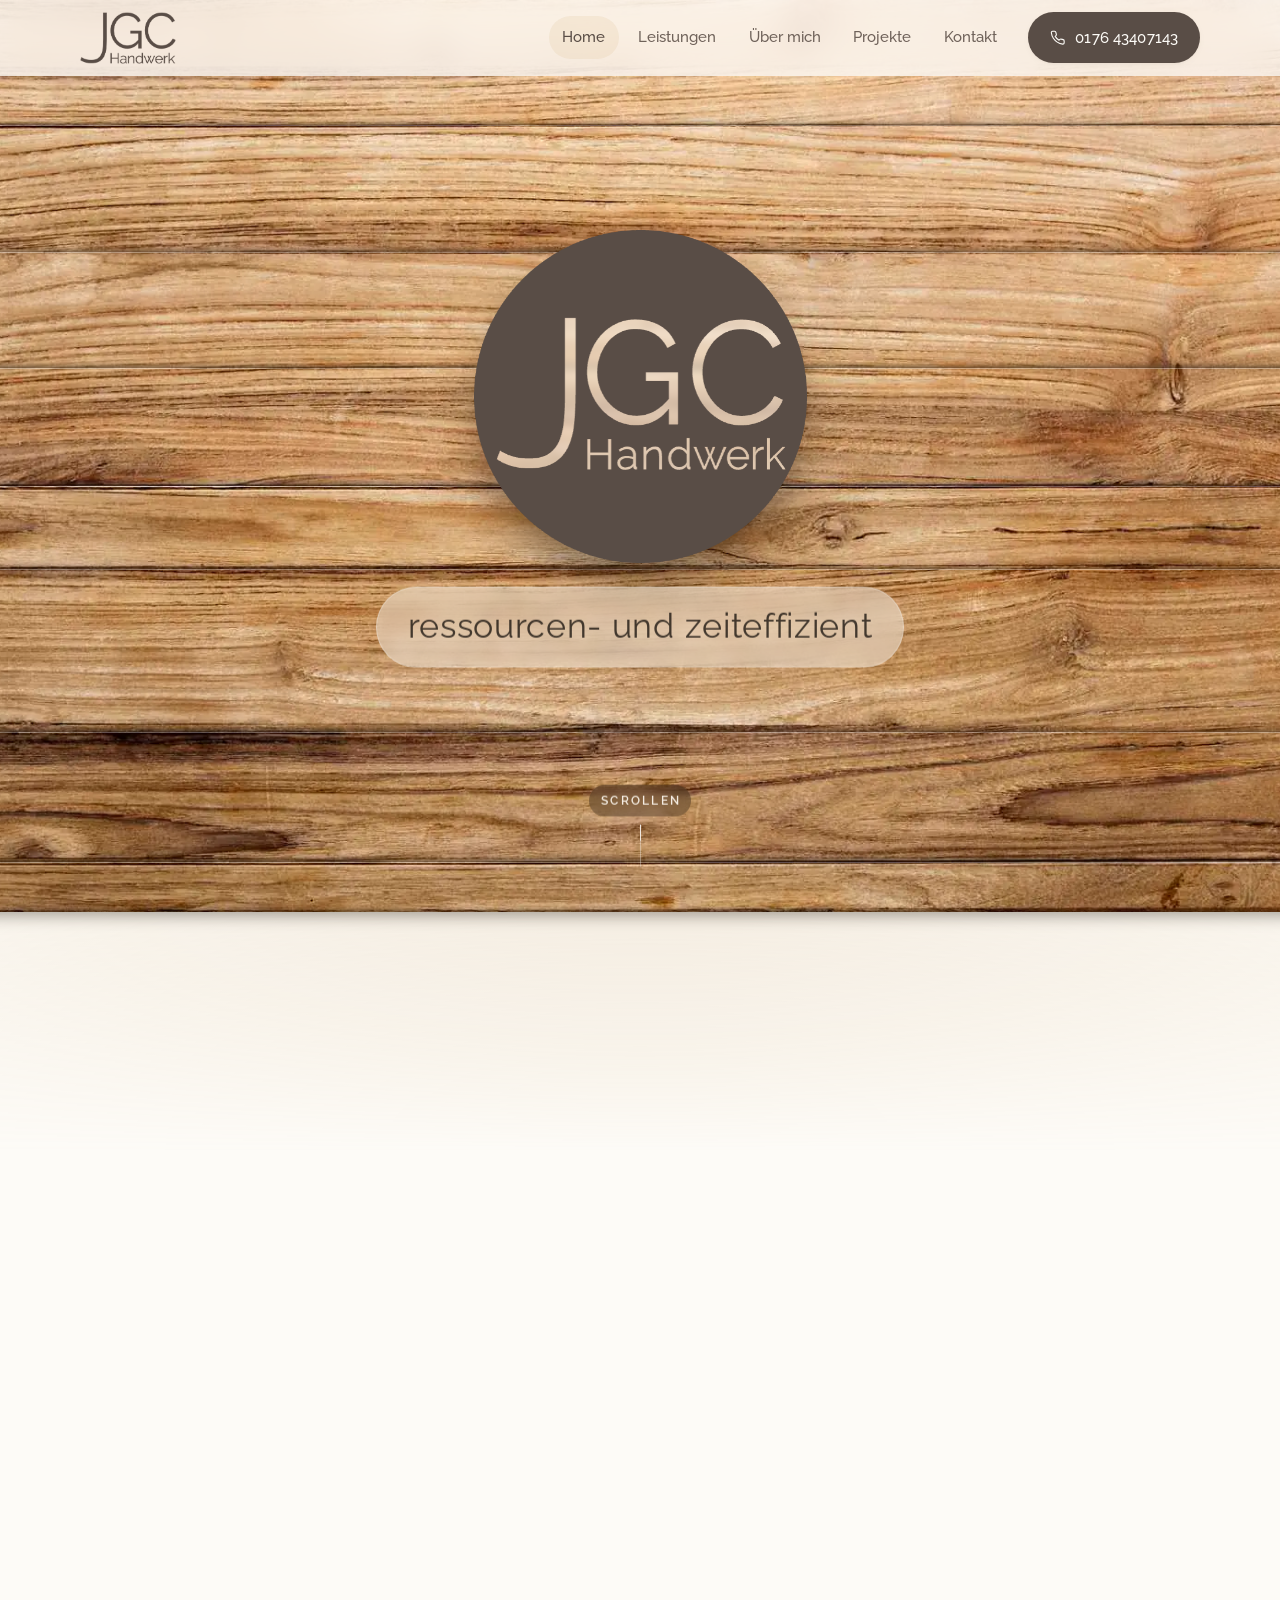
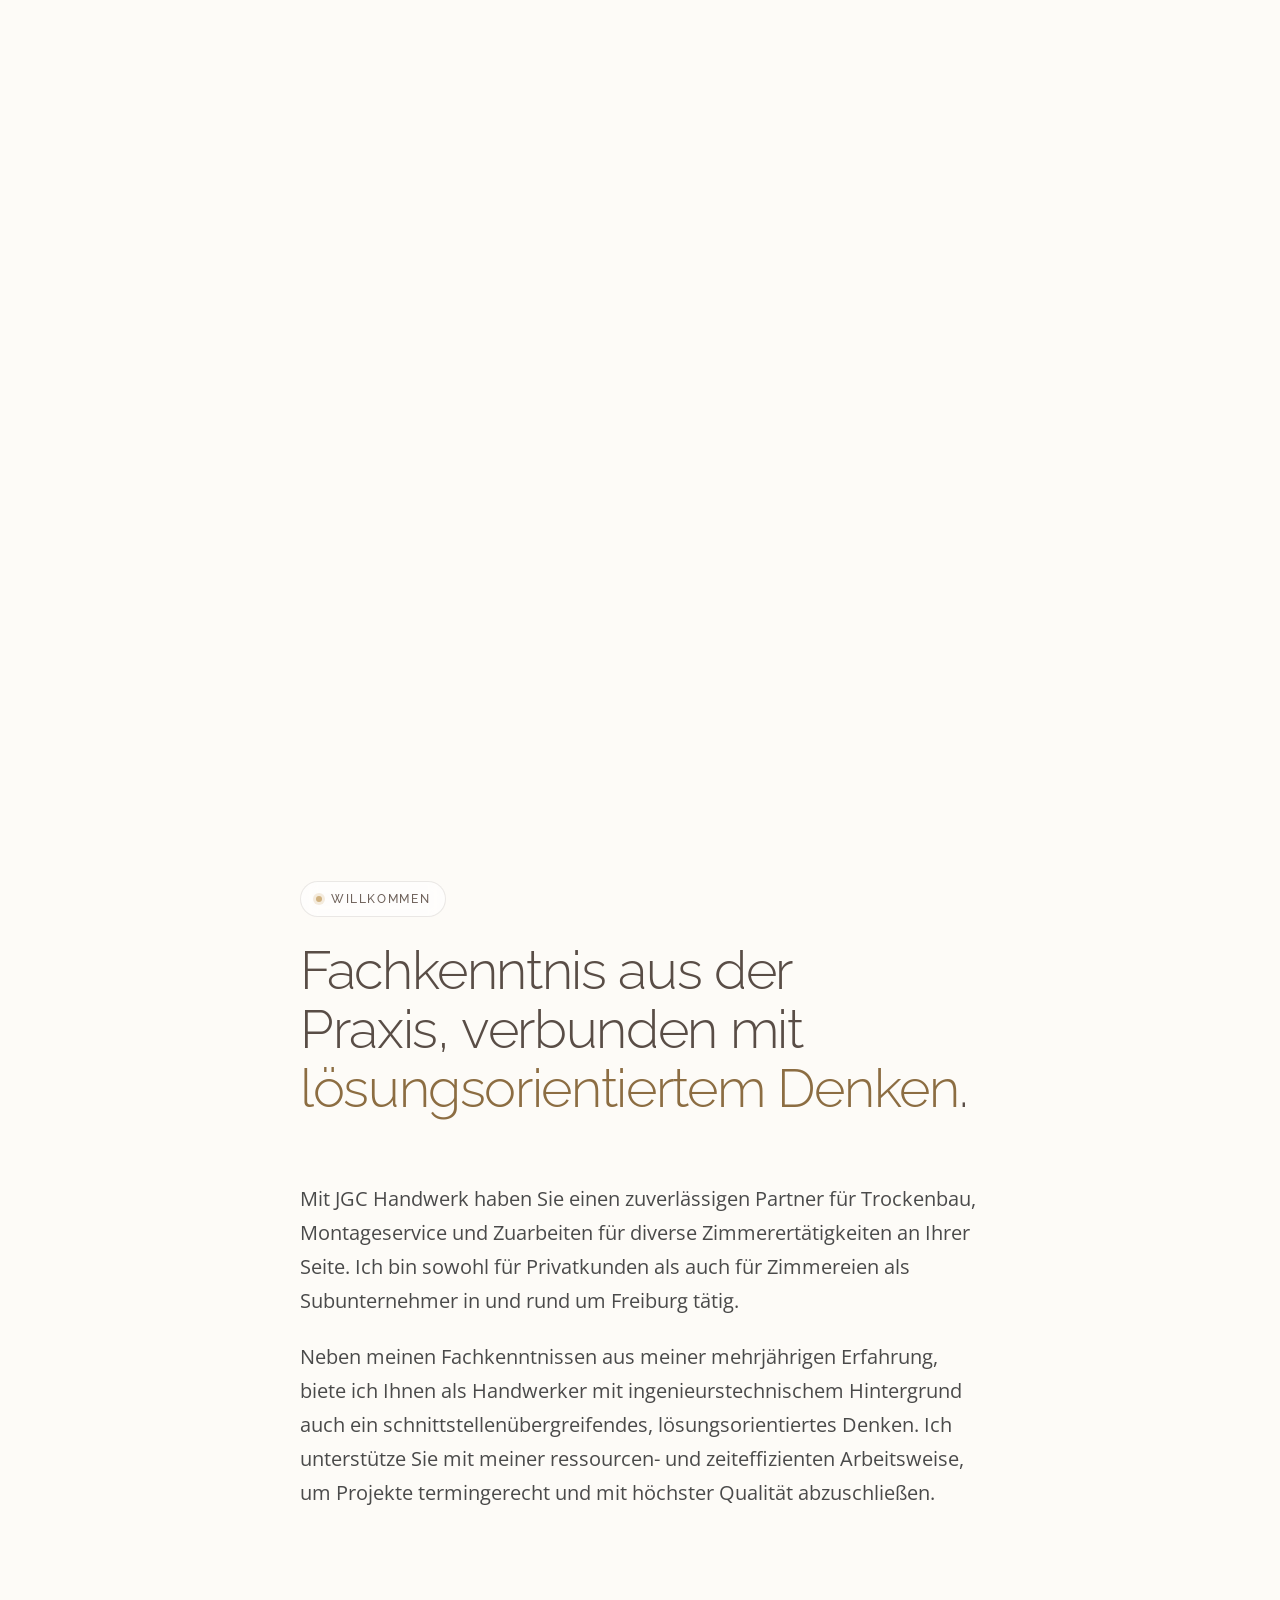
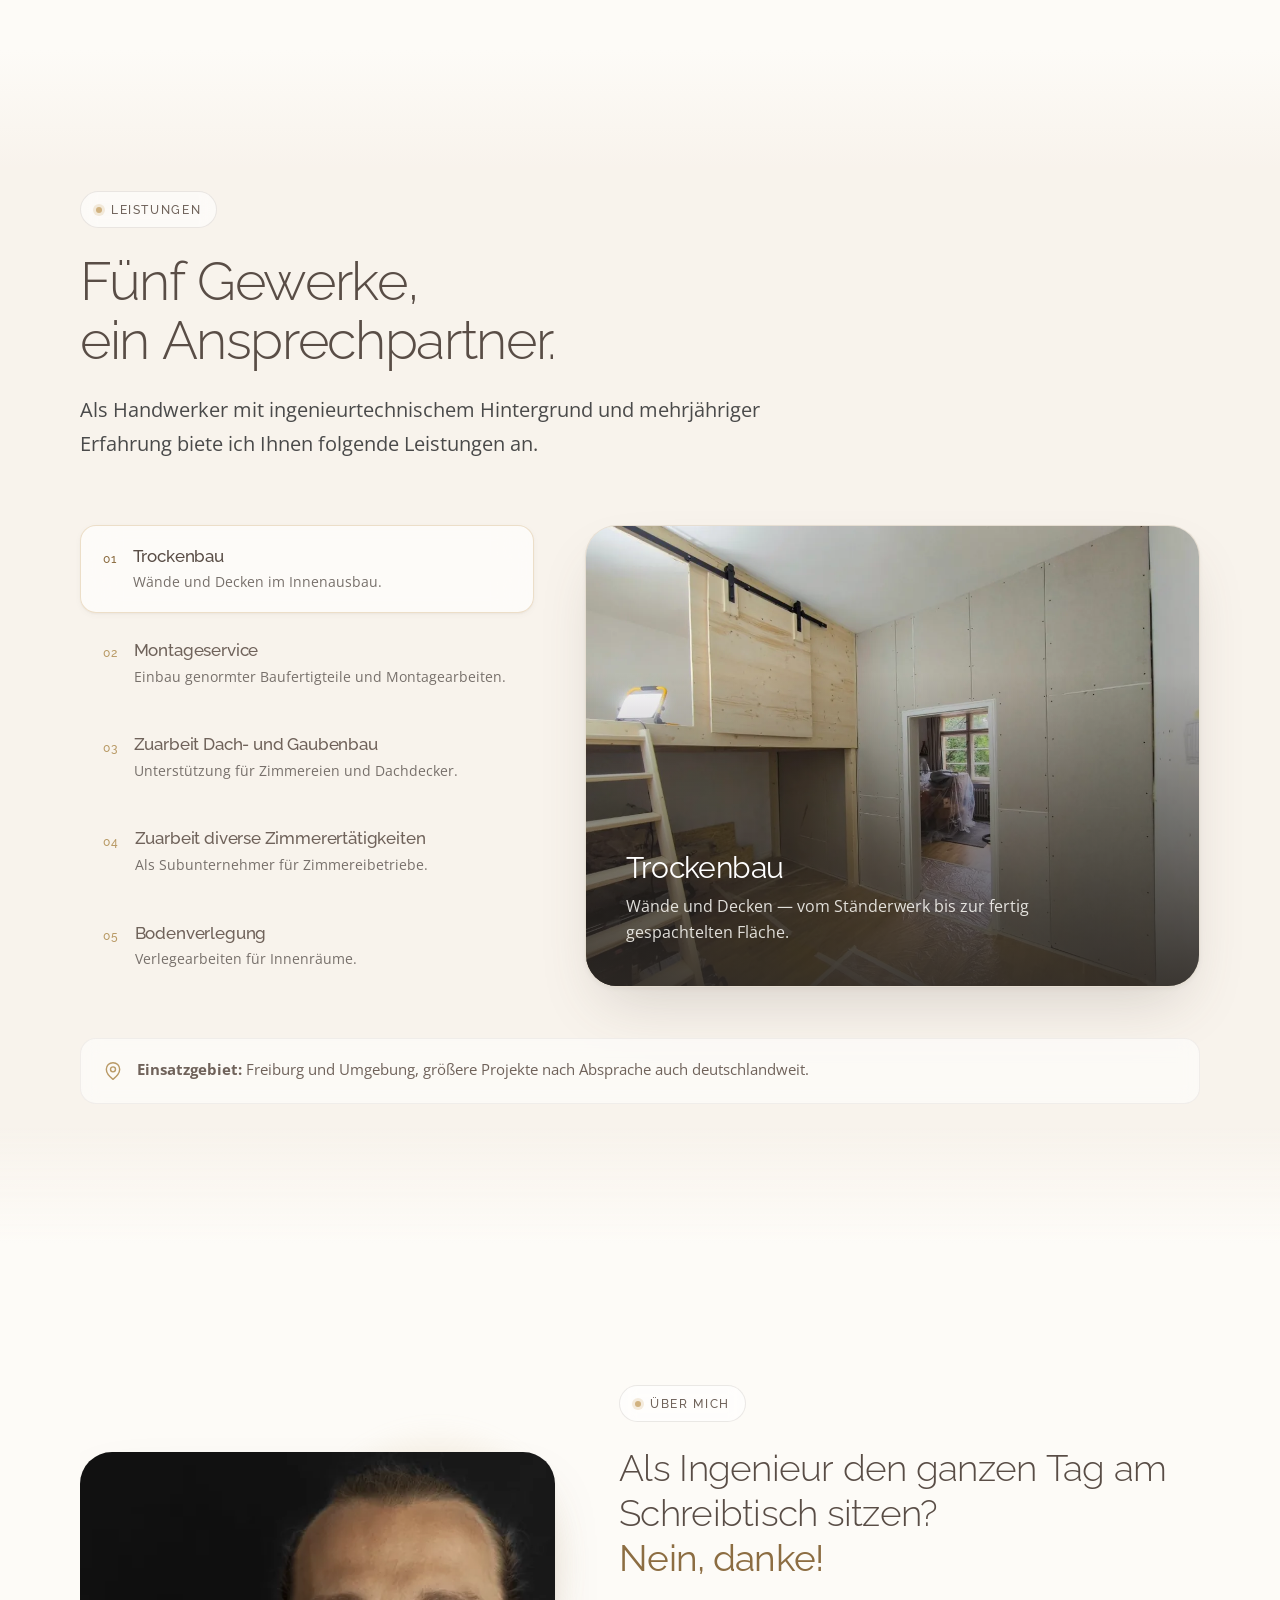
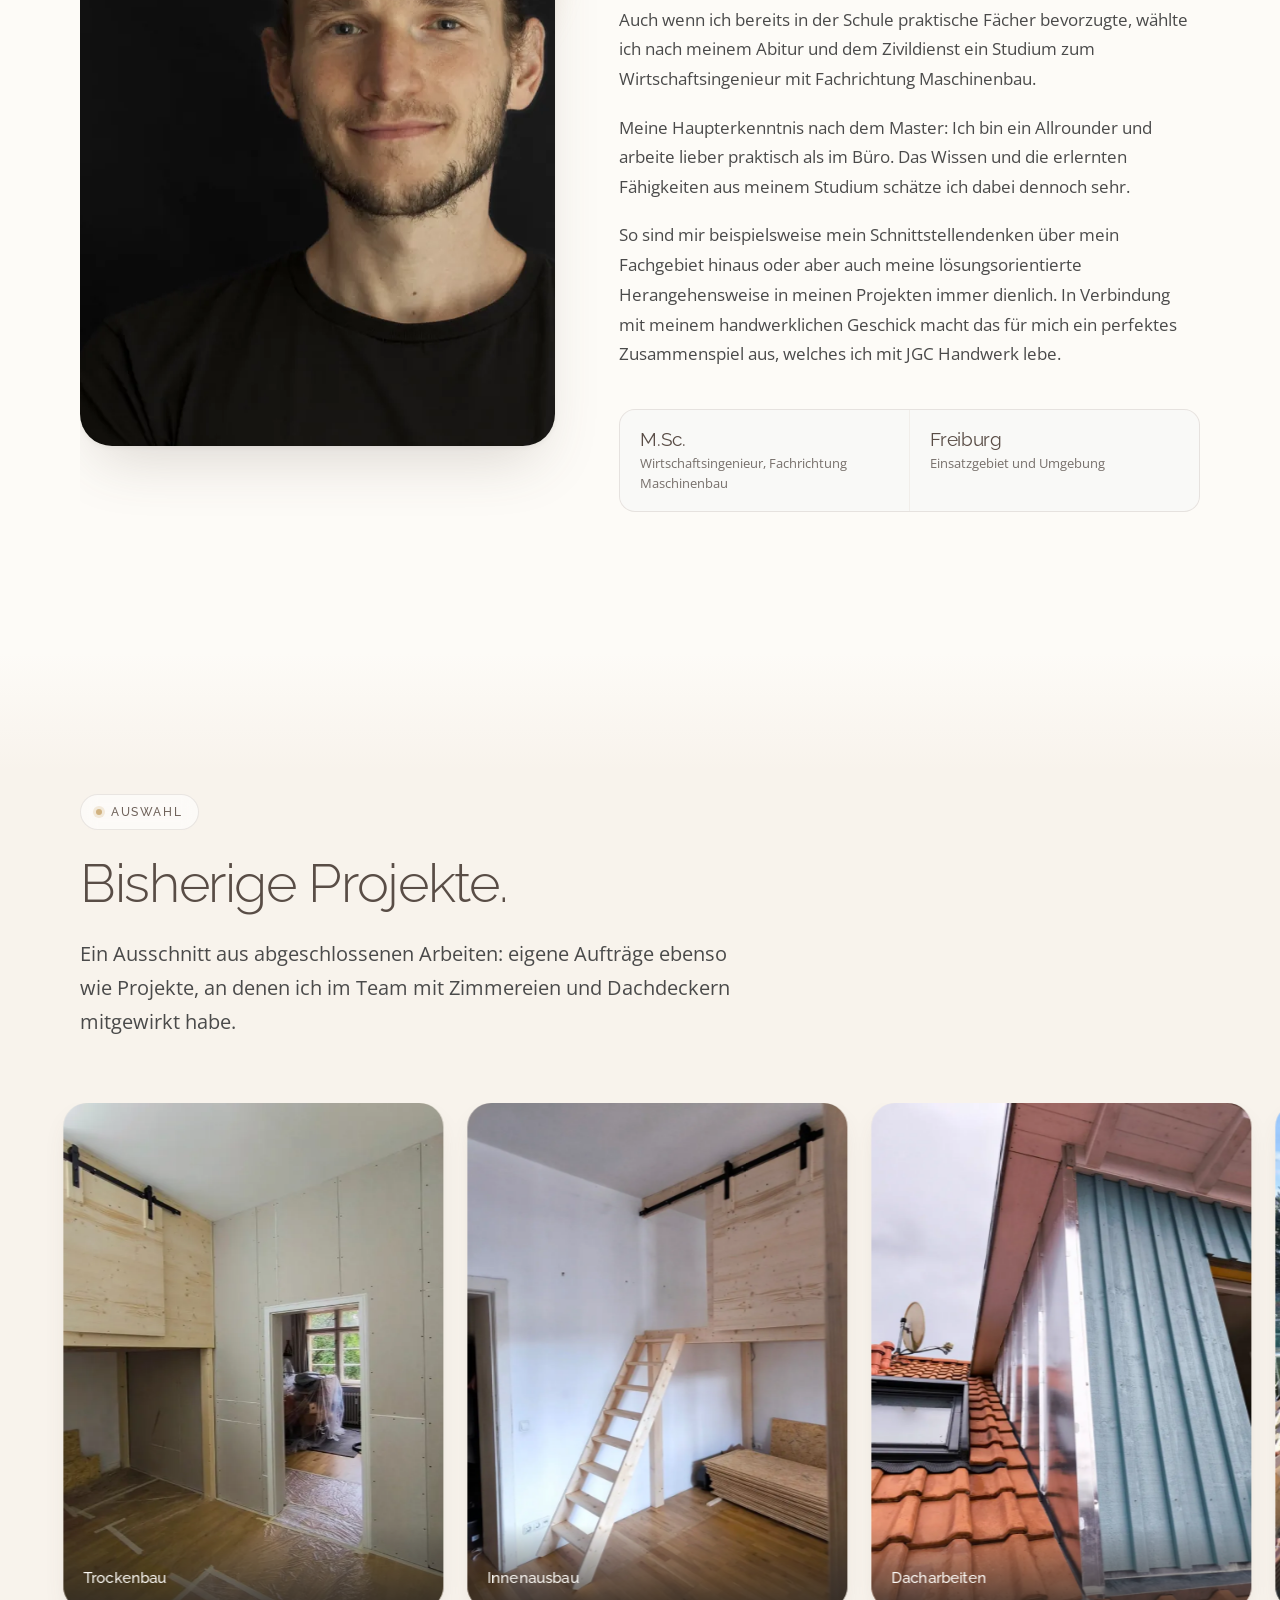
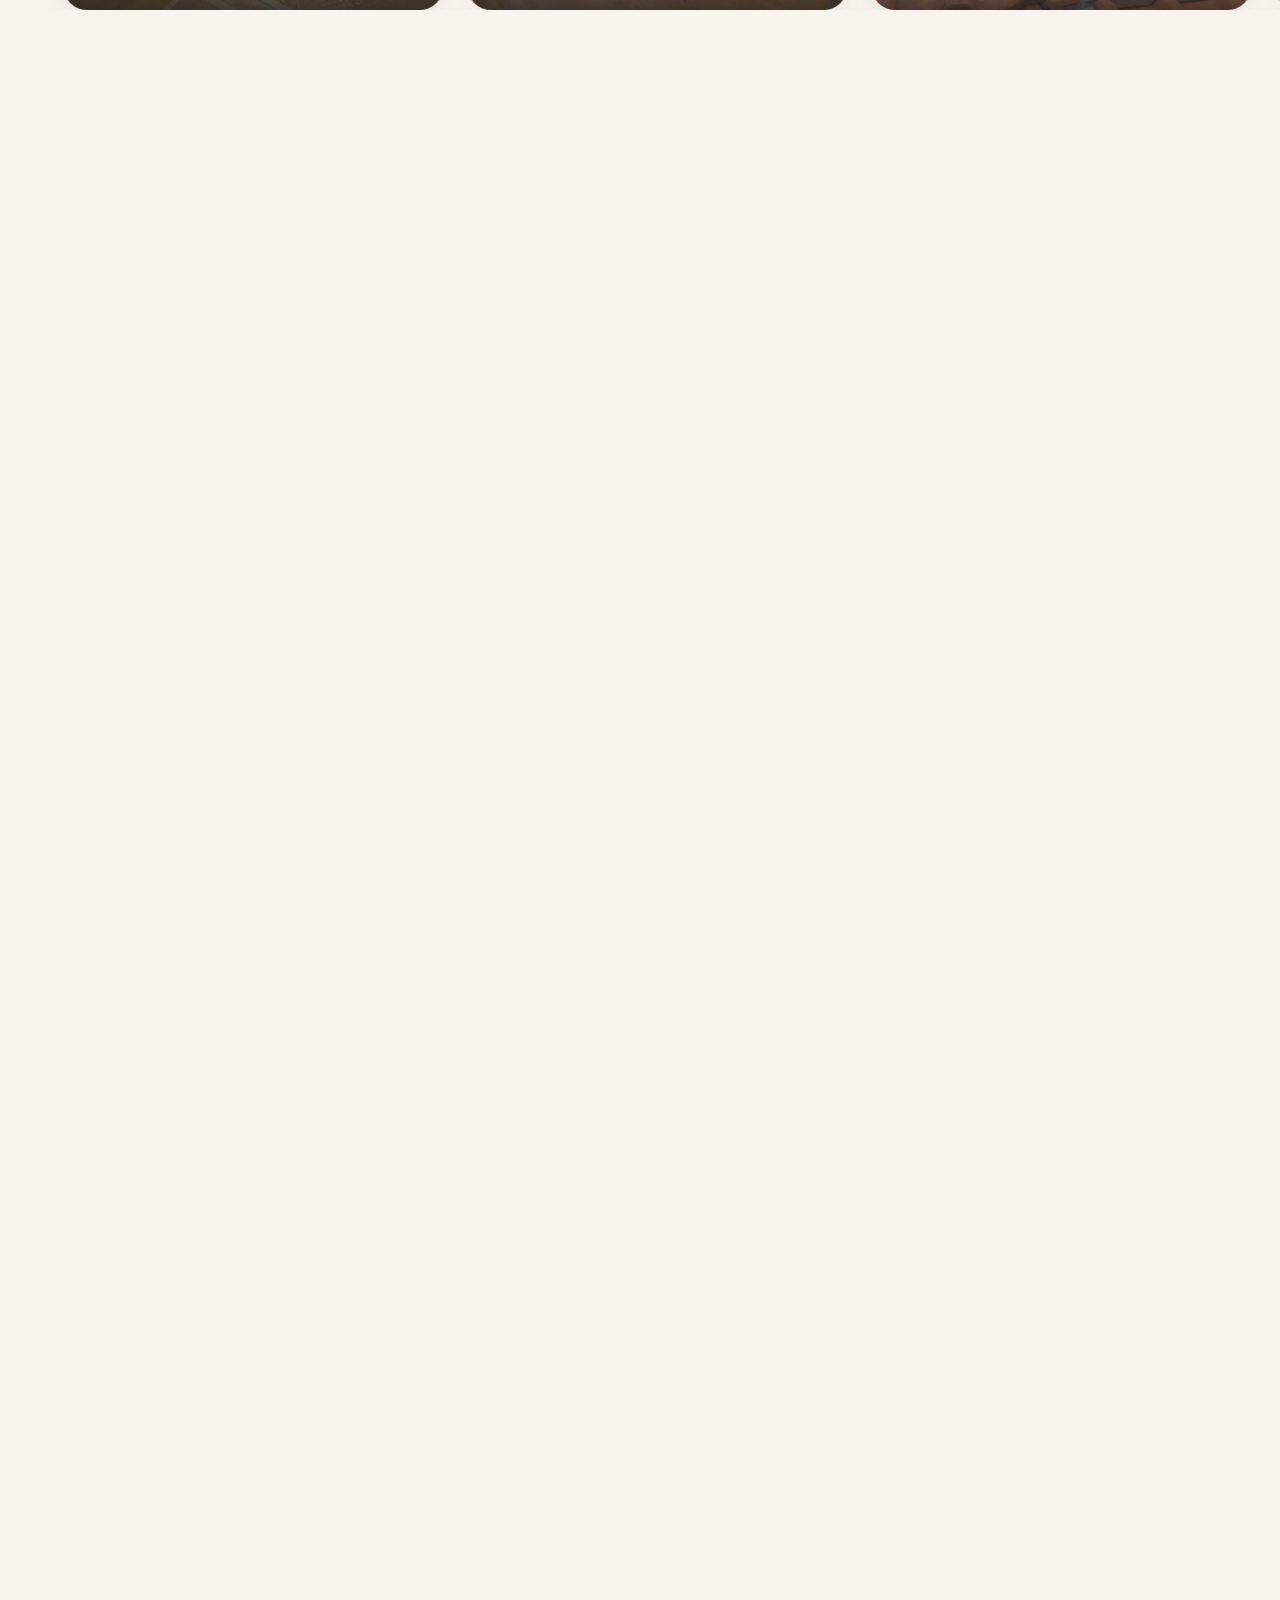
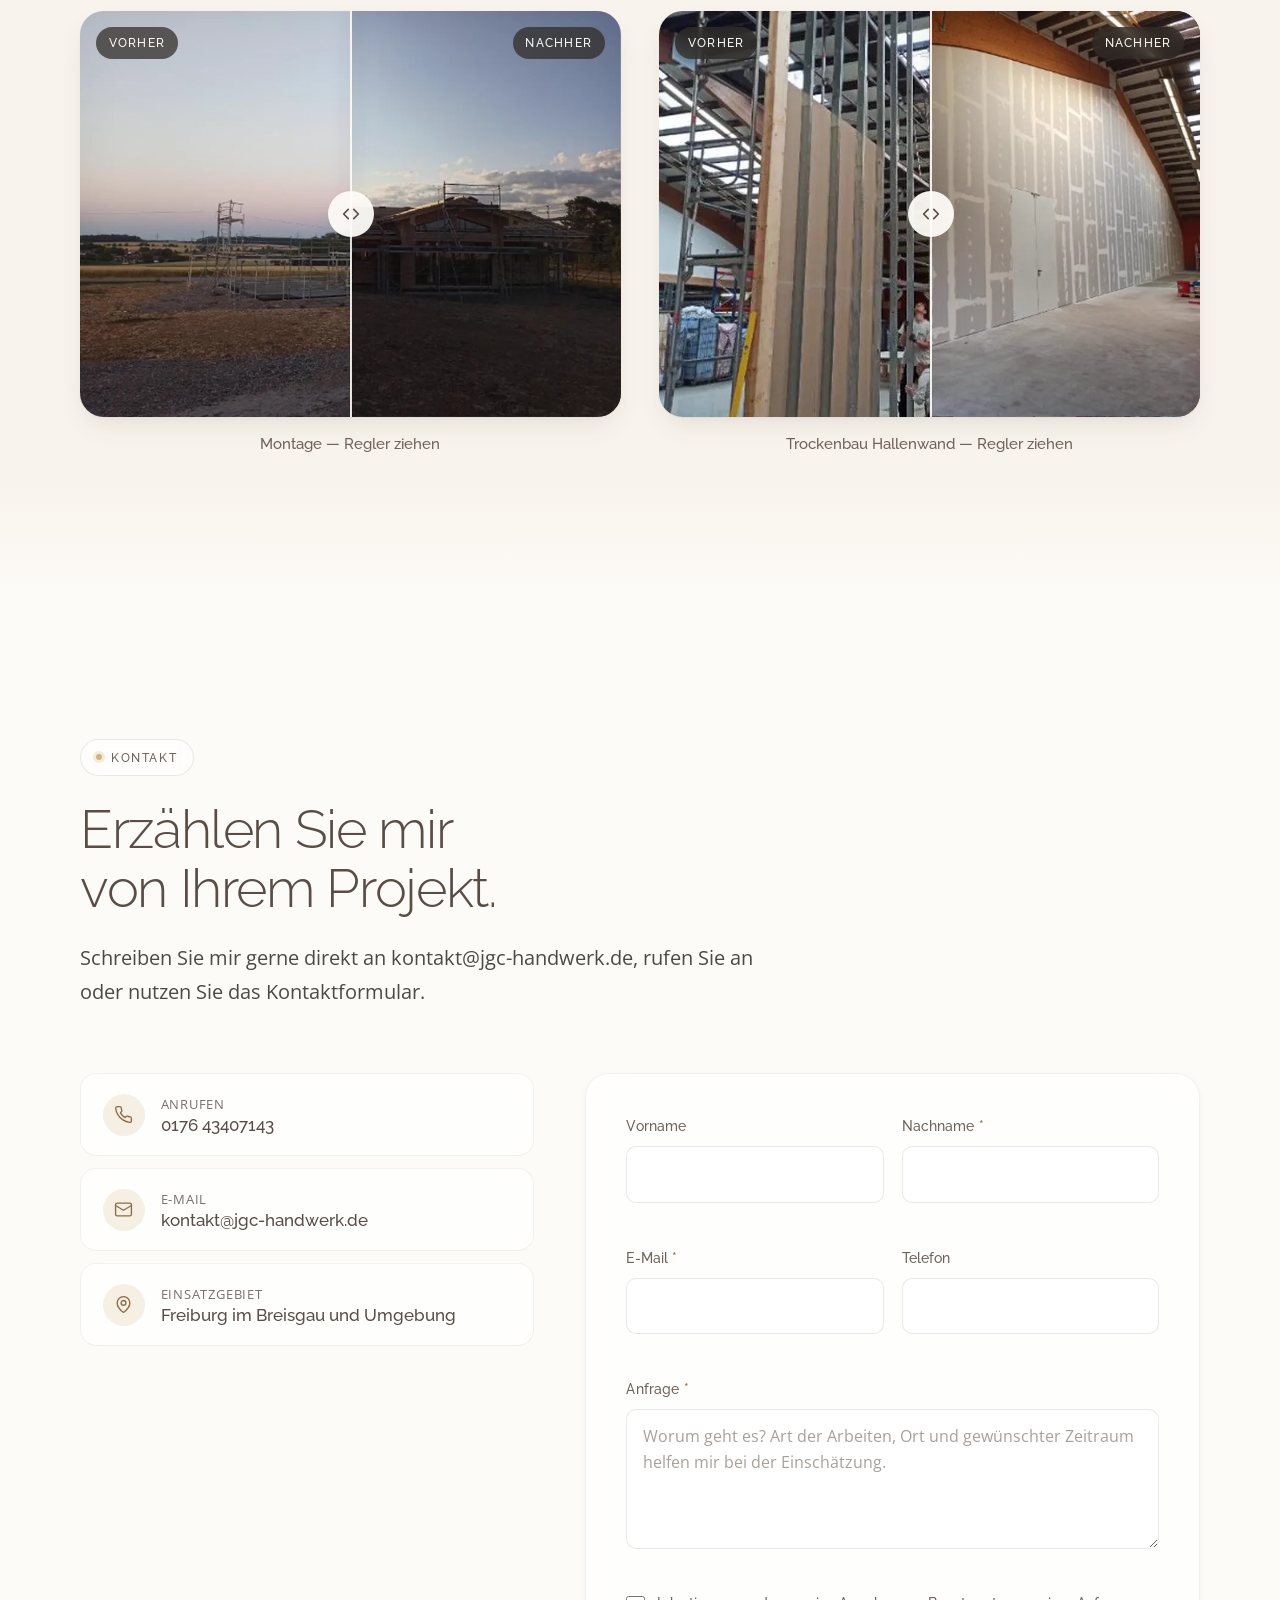
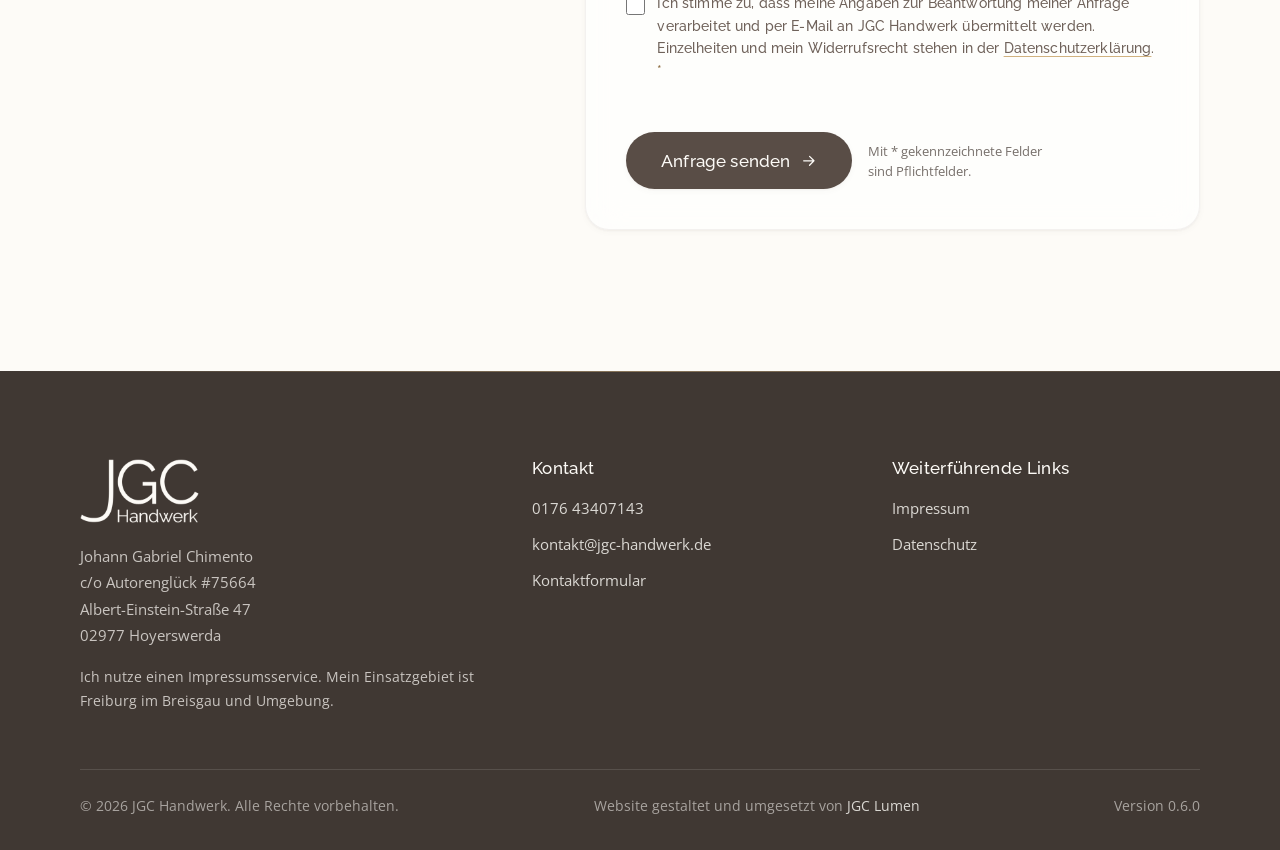
==== commit faa45971: "Live auf jgc-handwerk.de: Suchmaschinen-Sperre geloest (0.6.0) DNS zeigt seit heute auf GitHub Pages" ====
--- a/index.html
+++ b/index.html
@@ -11,11 +11,6 @@
     <meta name="author" content="Johann Gabriel Chimento" />
     <meta name="theme-color" content="#fdfbf7" />
     <link rel="canonical" href="https://jgc-handwerk.de/" />
-
-    <!-- VORSCHAU-SPERRE: haelt diese Fassung aus den Suchmaschinen heraus, damit sie
-         nicht gegen die echte Seite auf jgc-handwerk.de antritt.
-         Beim Umzug auf die eigene Domain diese Zeile und robots.txt entfernen. -->
-    <meta name="robots" content="noindex, nofollow" />
 
     <meta property="og:type" content="website" />
     <meta property="og:locale" content="de_DE" />
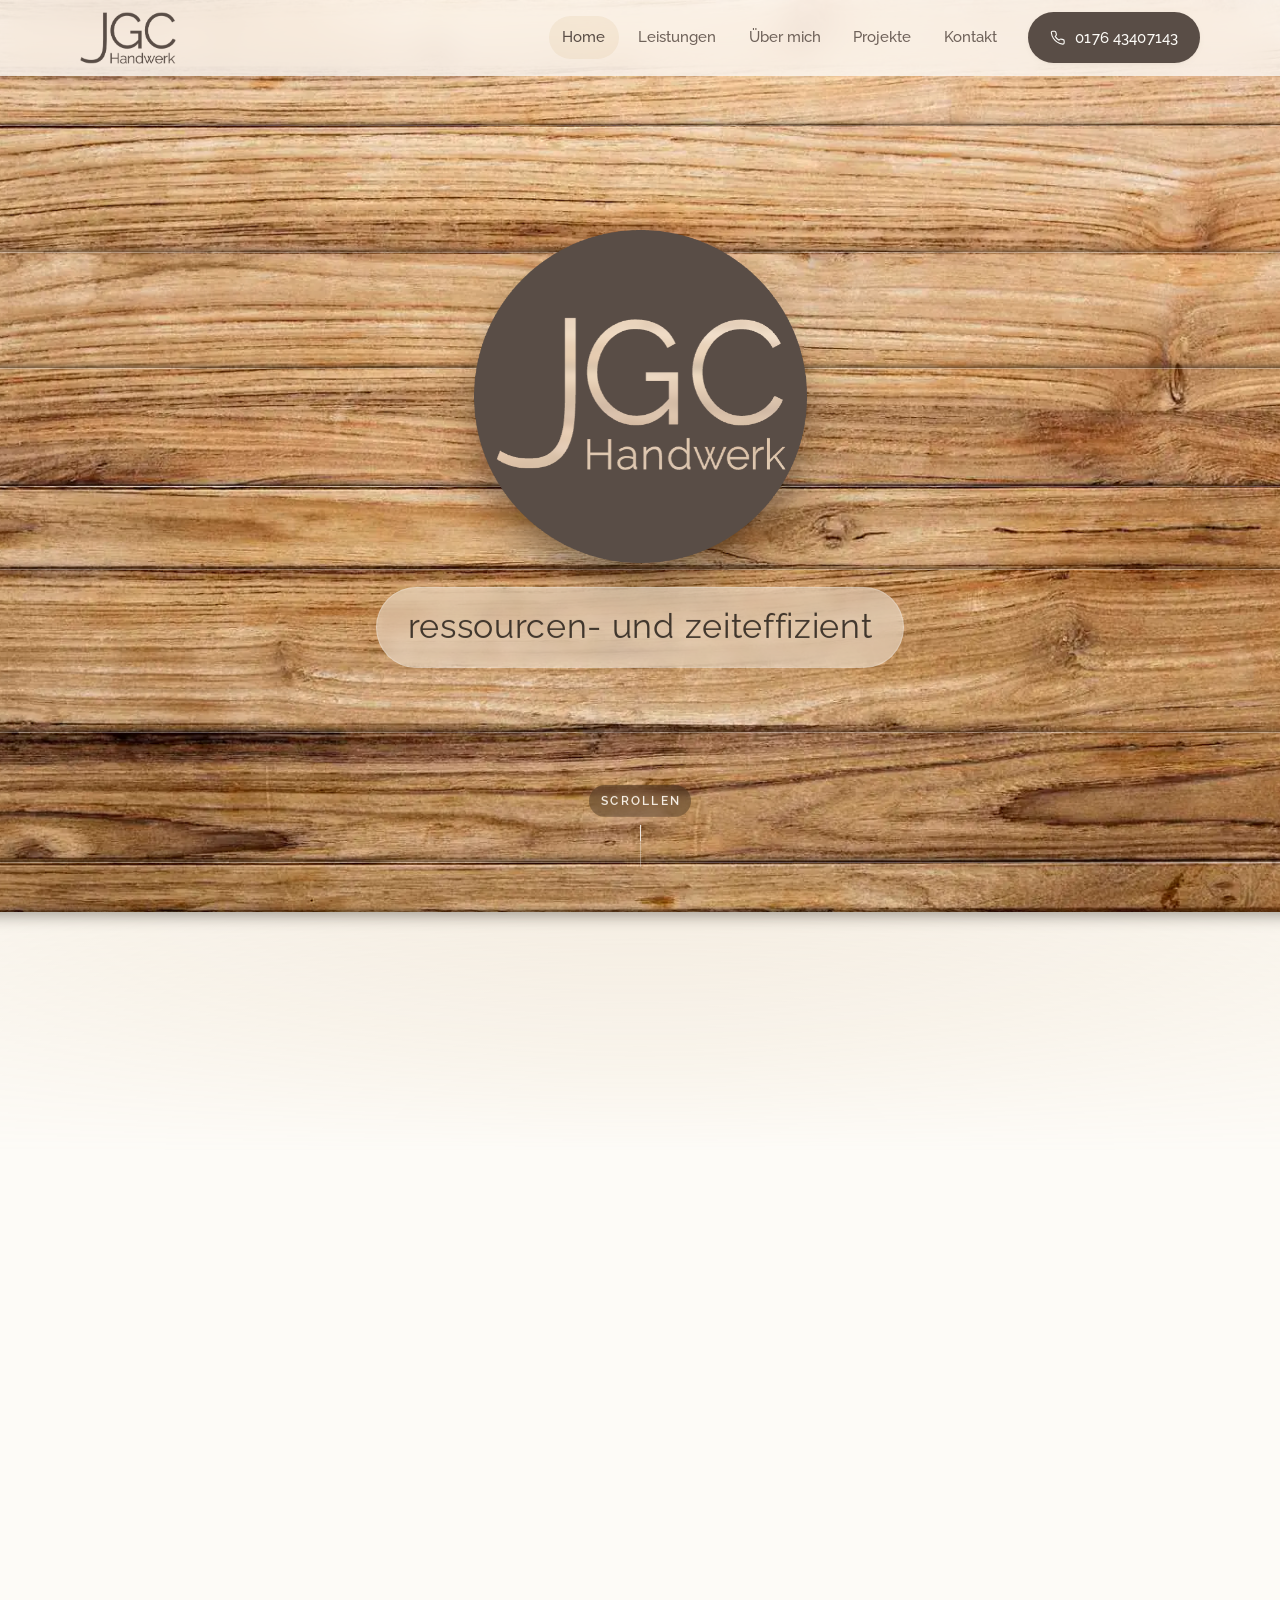
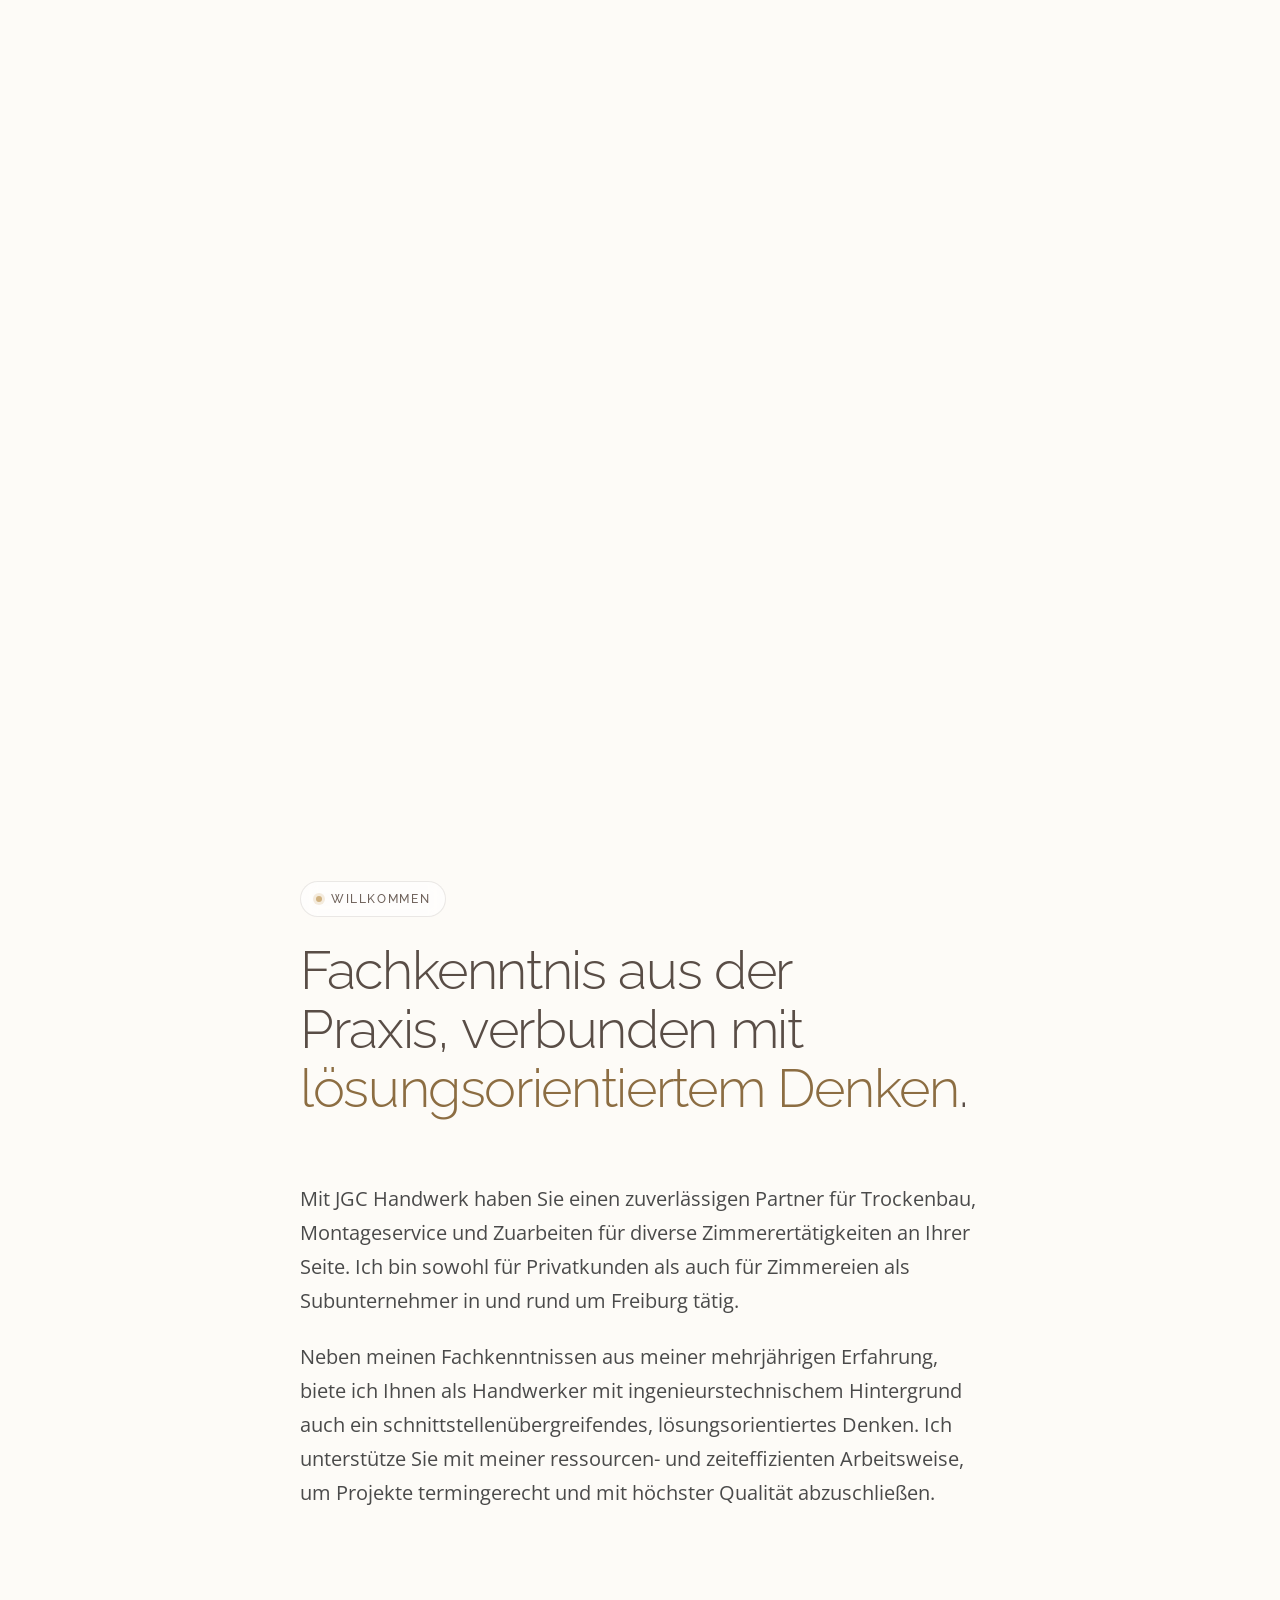
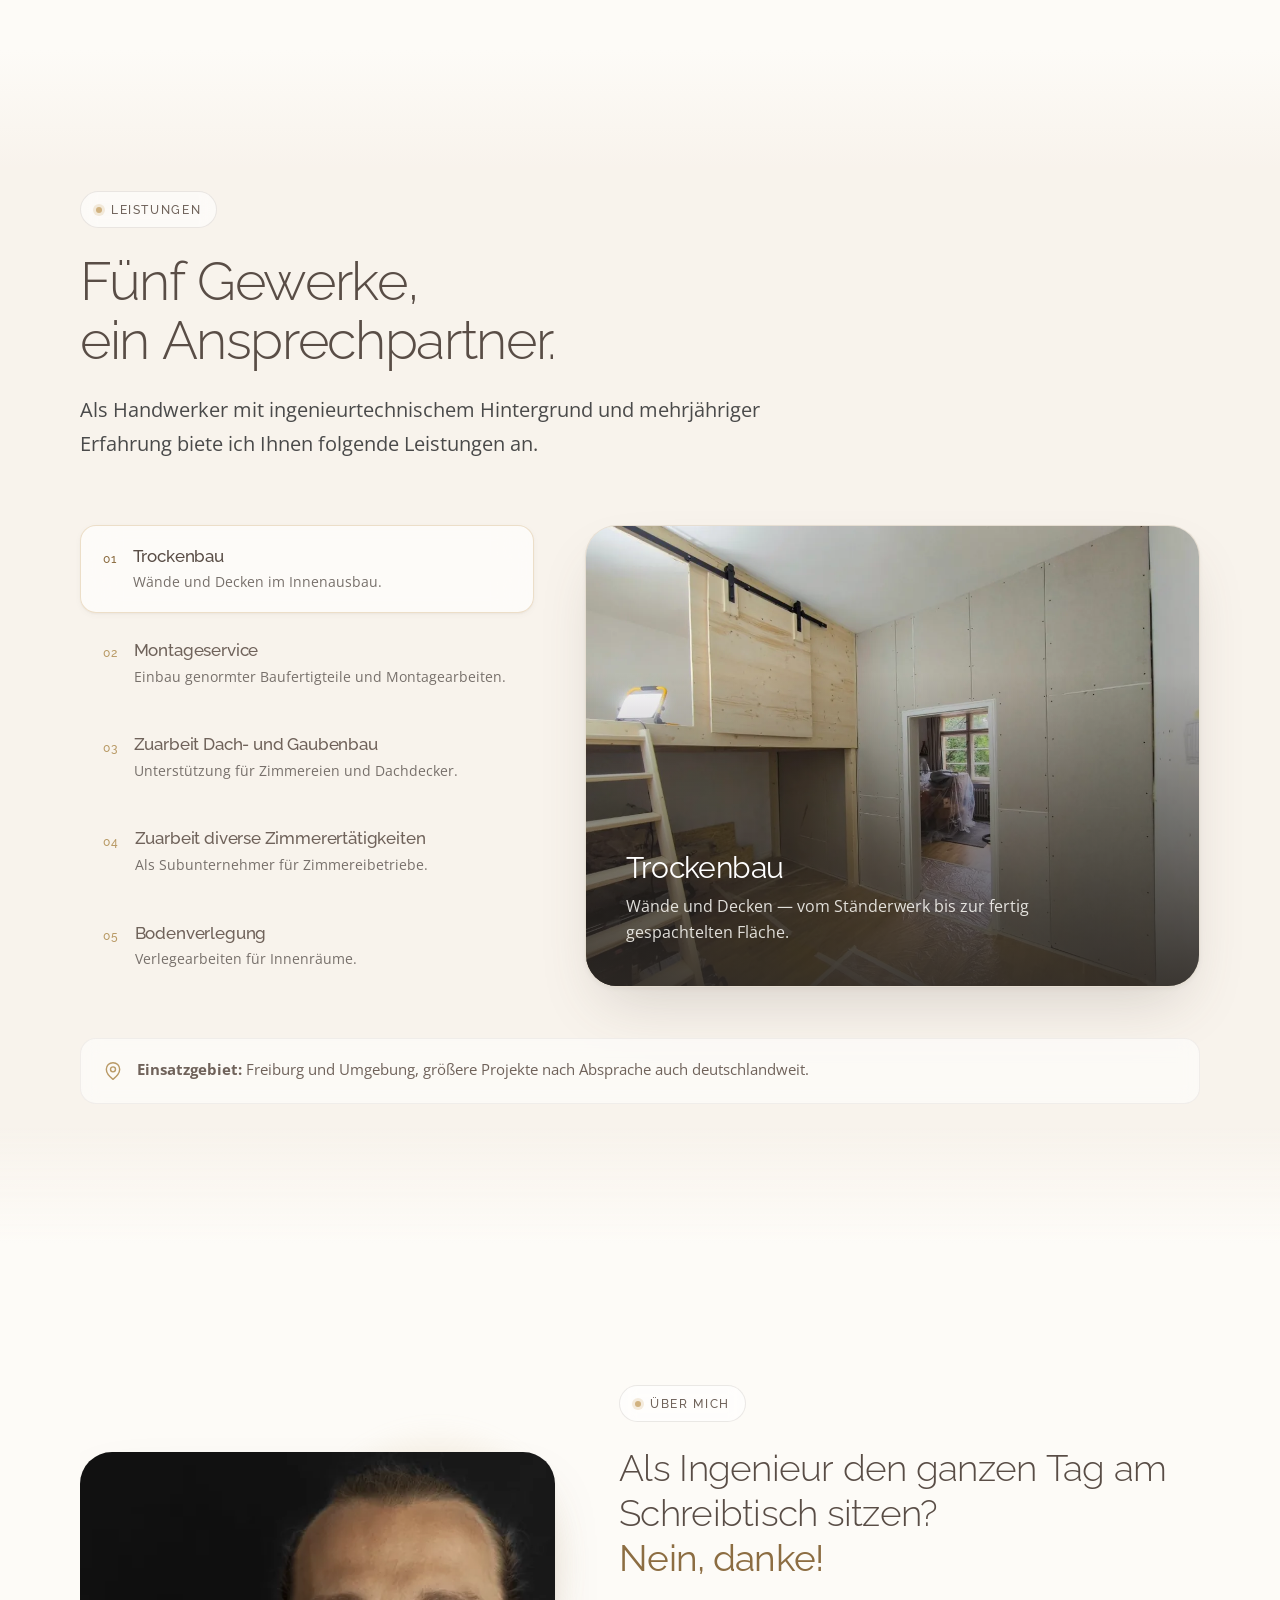
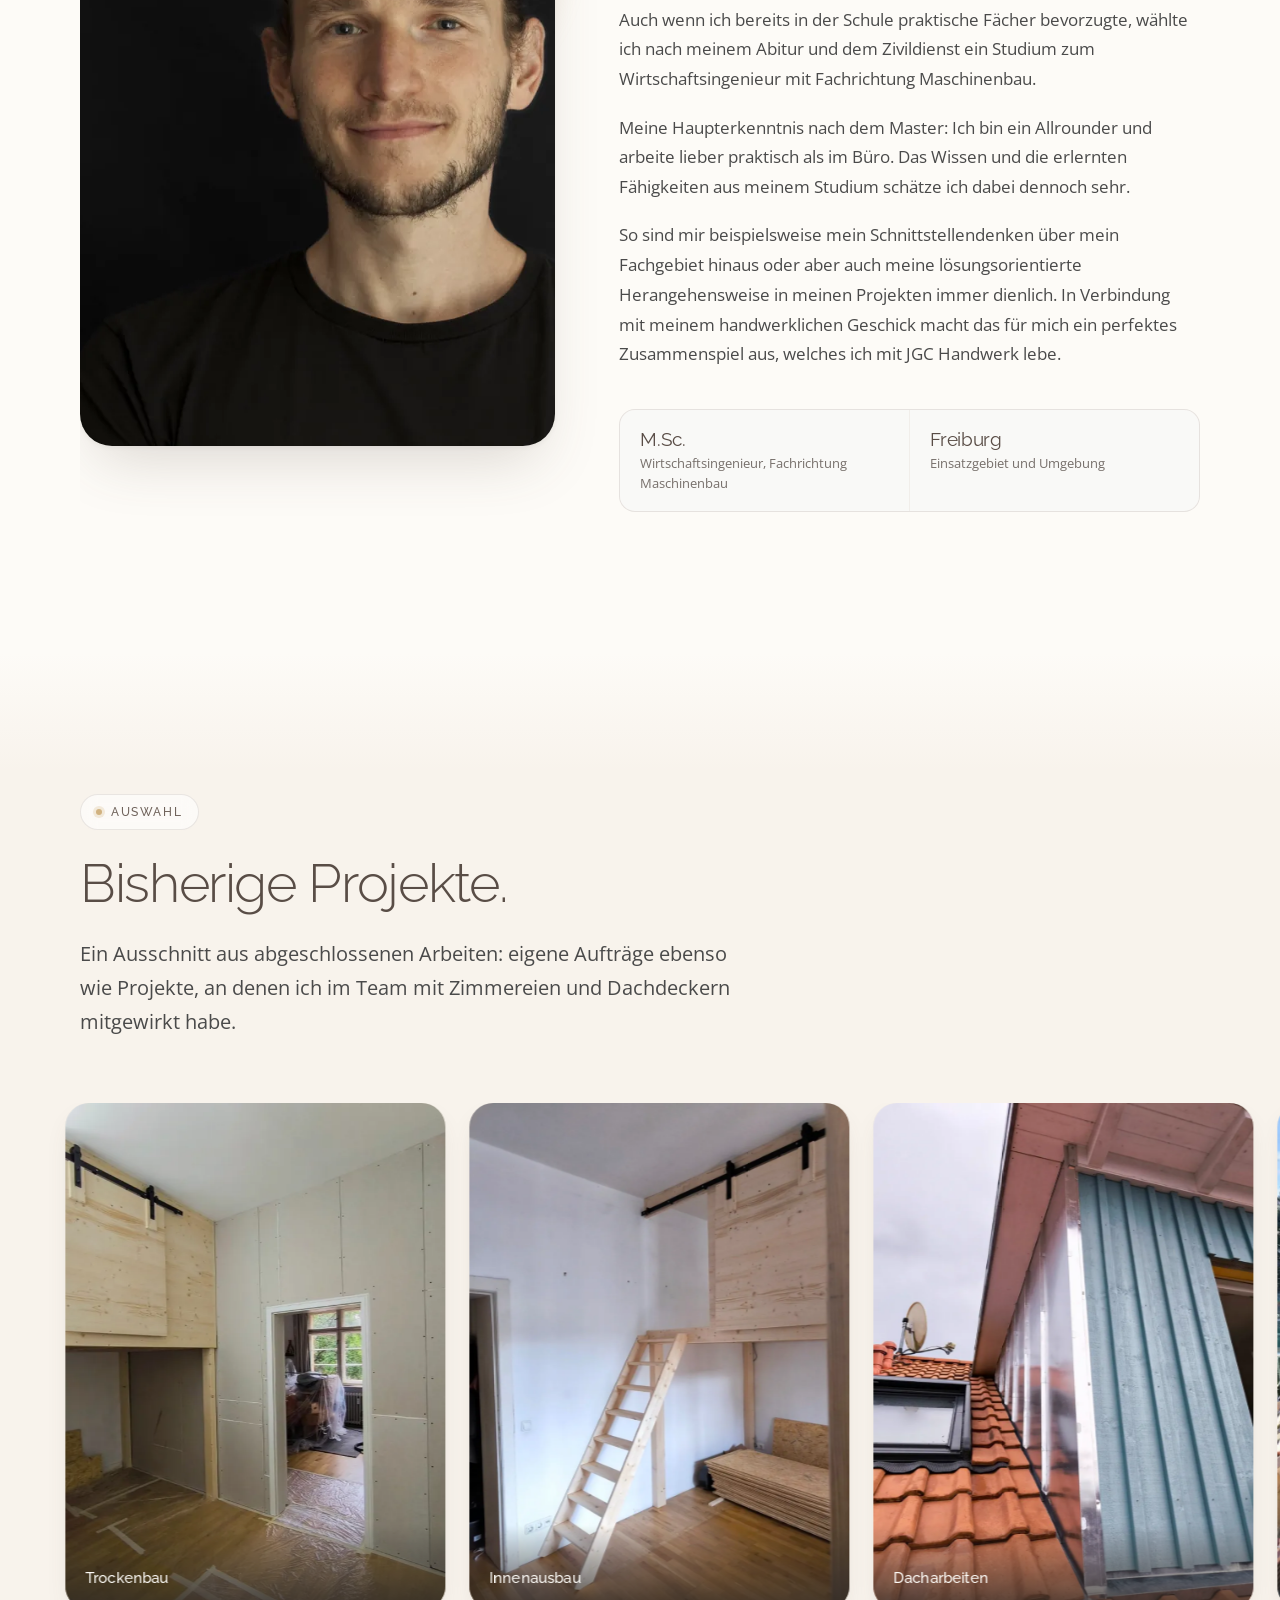
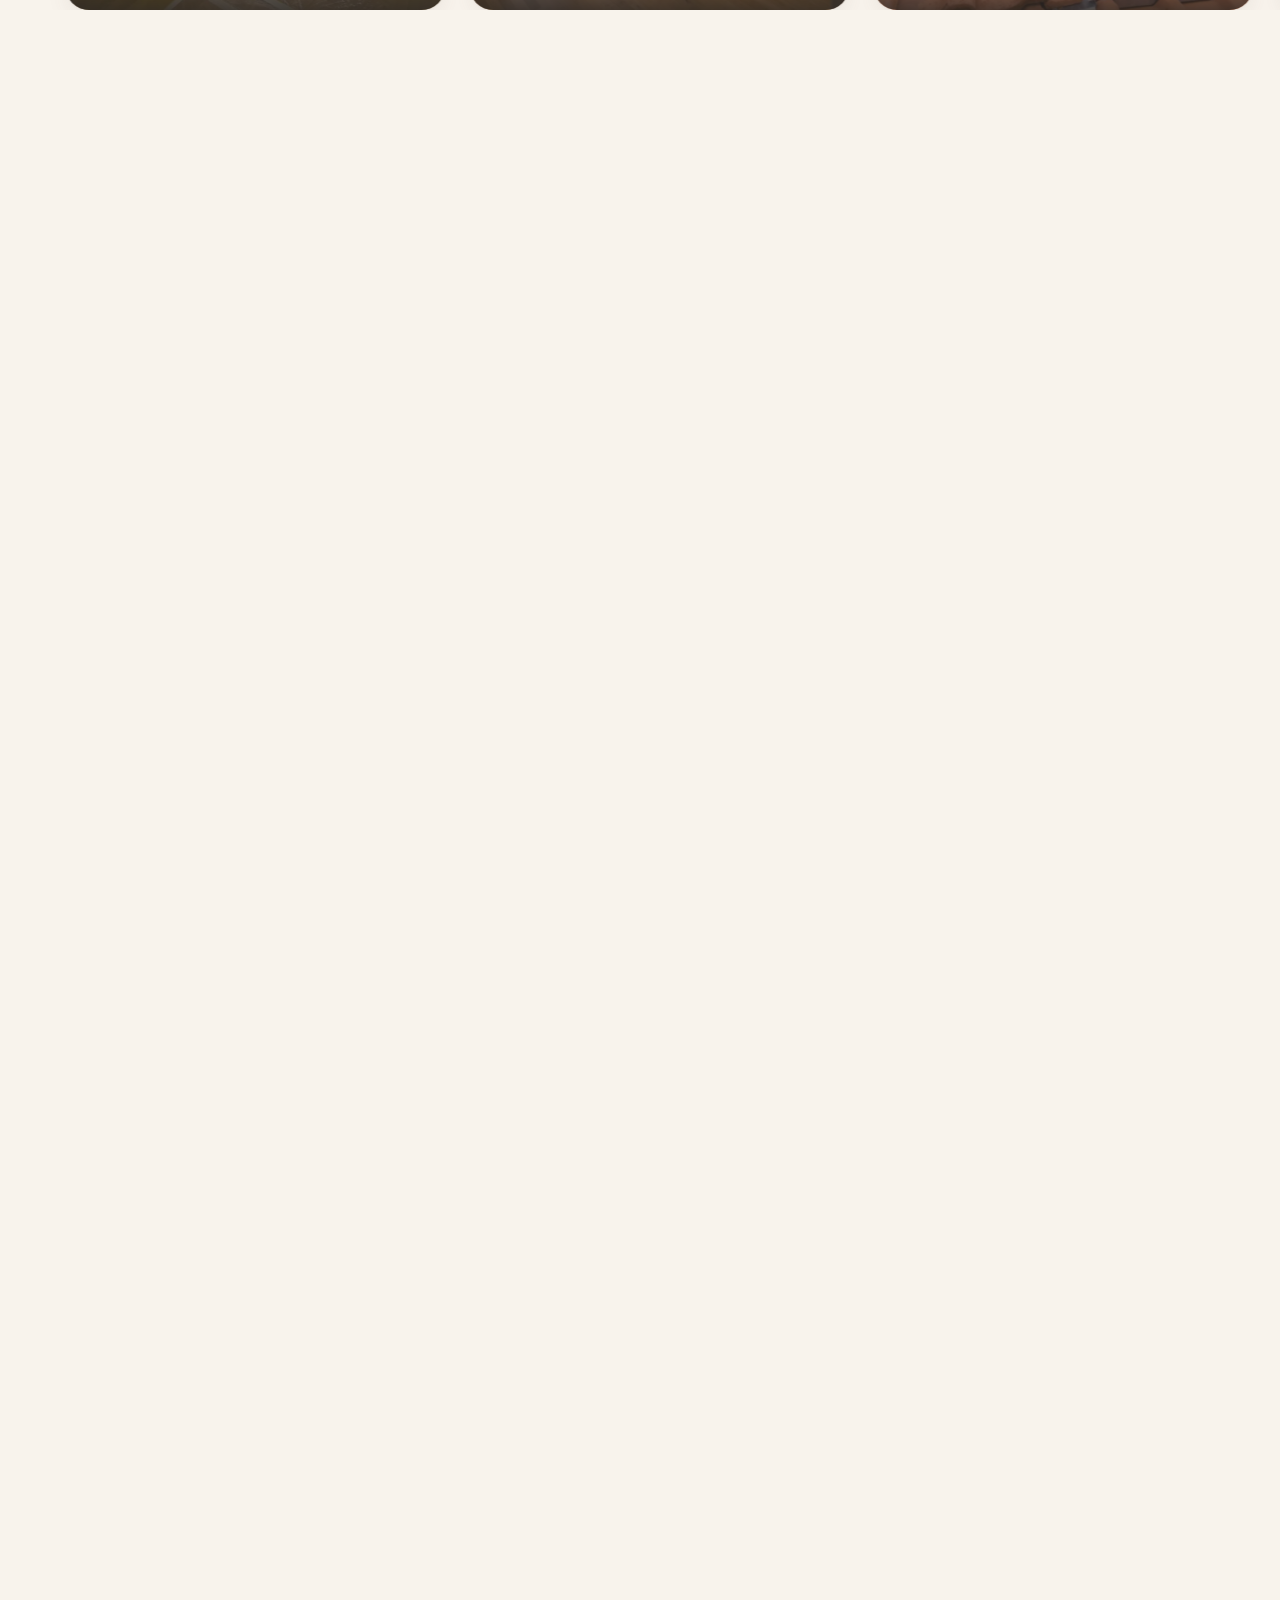
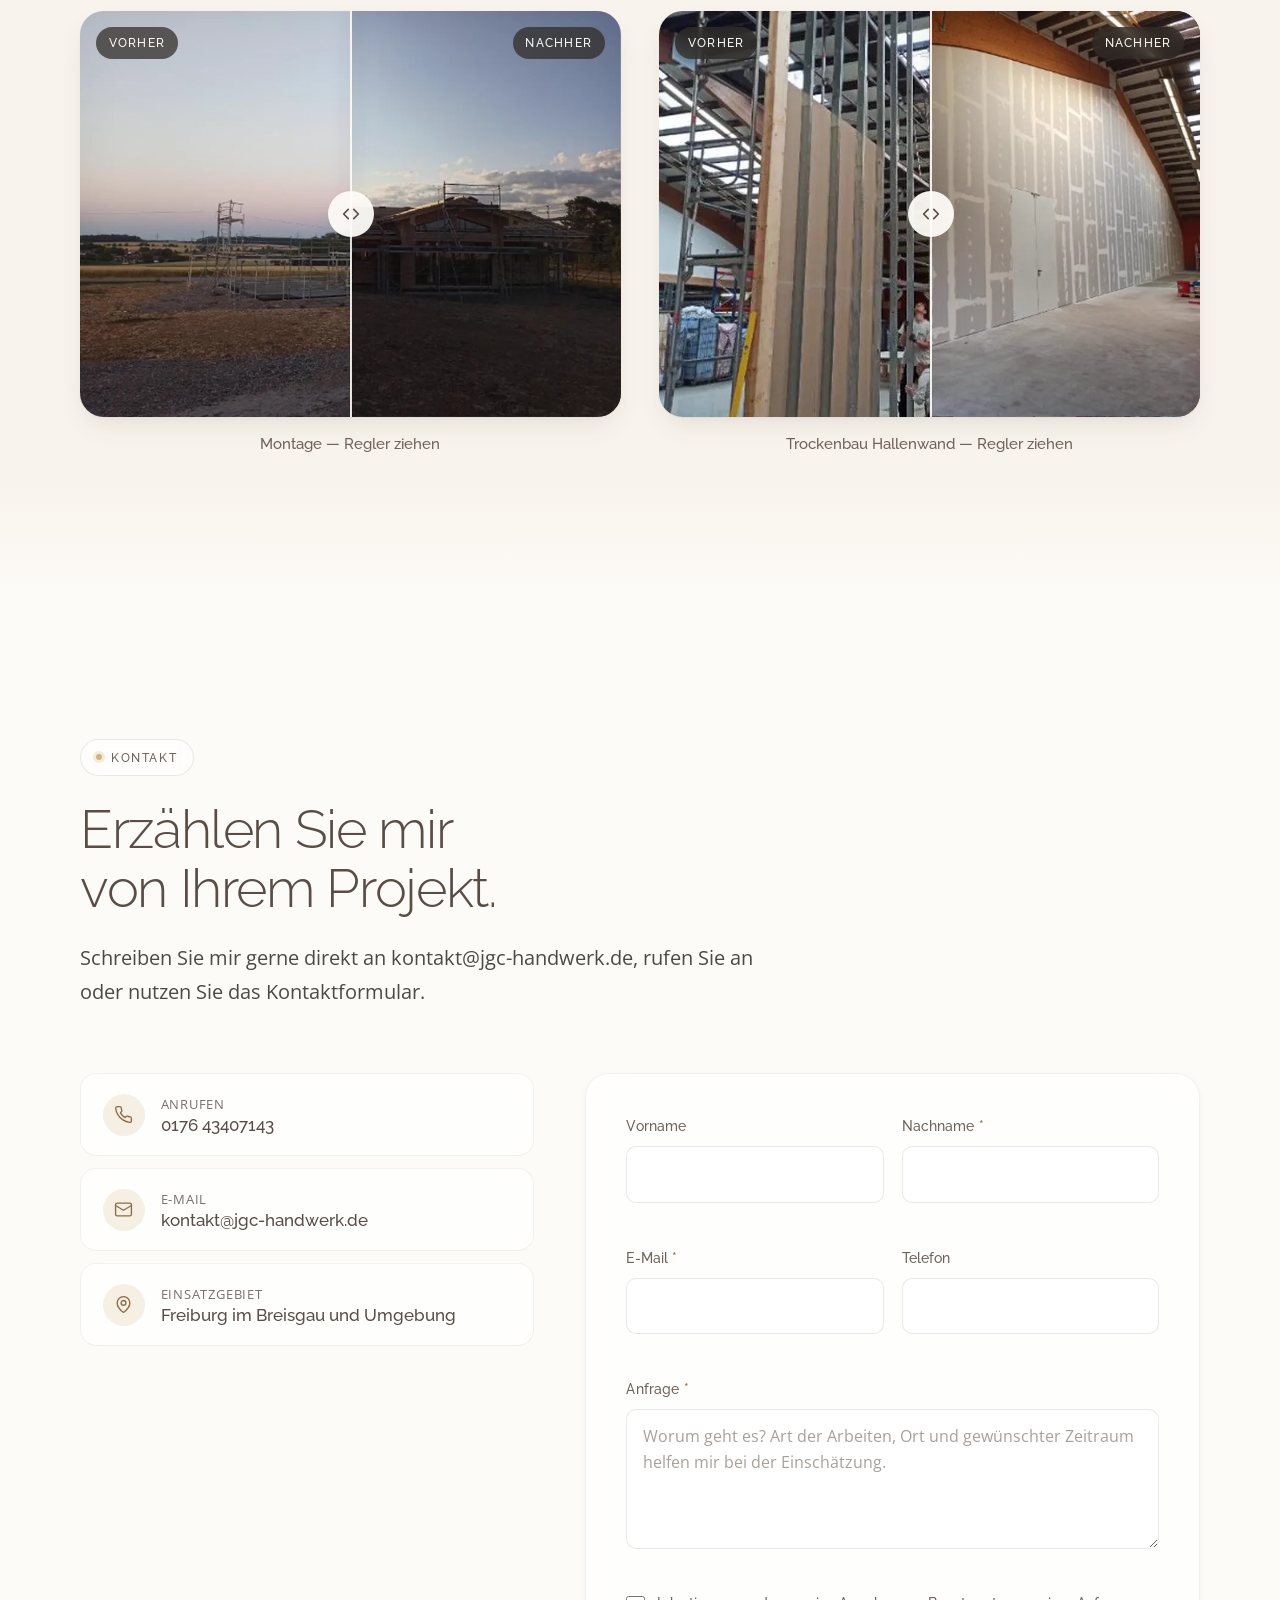
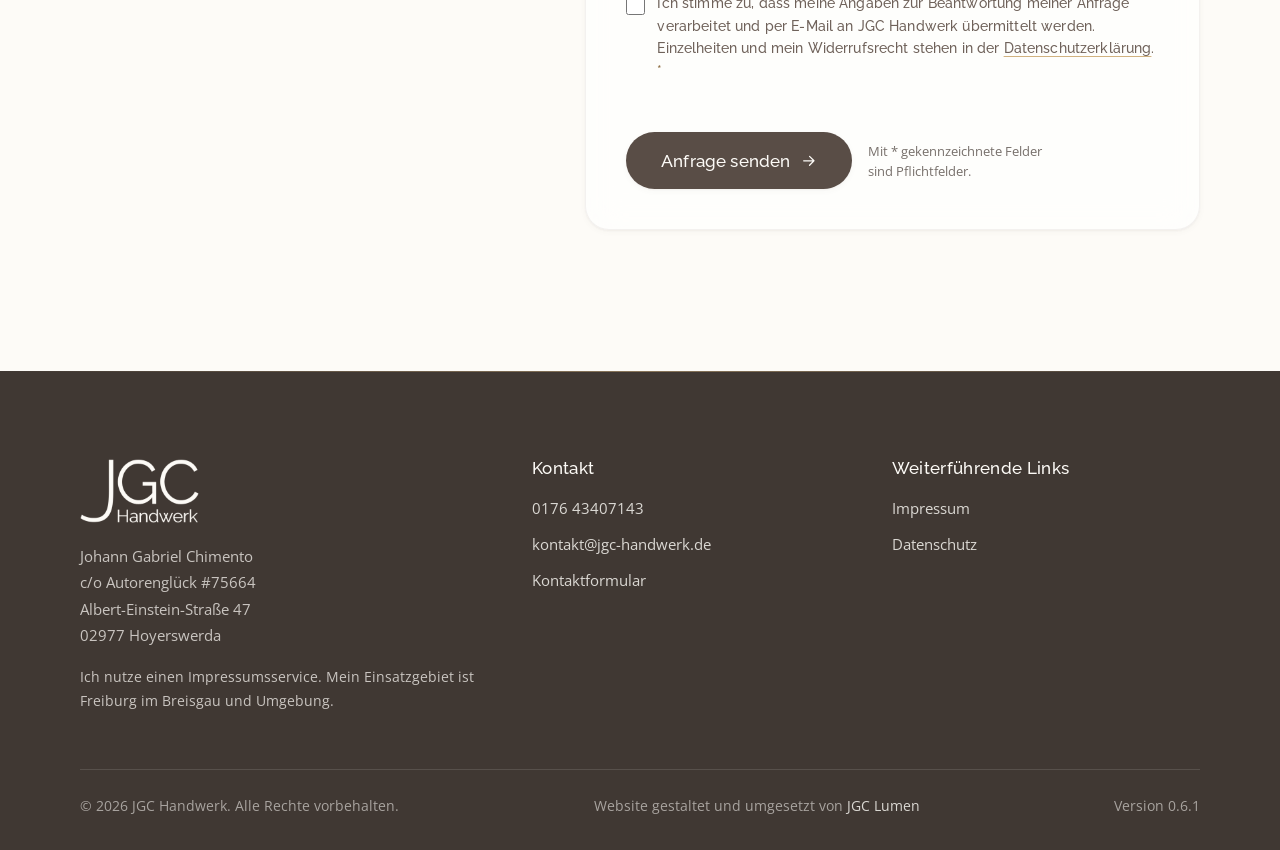
==== commit 36d1dd58: "Search-Console-Bestaetigung der alten Seite uebernommen (0.6.1) Die WordPress-Seite war per Meta-Tag" ====
--- a/index.html
+++ b/index.html
@@ -11,6 +11,9 @@
     <meta name="author" content="Johann Gabriel Chimento" />
     <meta name="theme-color" content="#fdfbf7" />
     <link rel="canonical" href="https://jgc-handwerk.de/" />
+    <!-- Bestaetigung der Google Search Console, uebernommen von der alten WordPress-Seite.
+         Nicht entfernen: ohne sie verliert Gabriel den Zugriff auf die Suchdaten. -->
+    <meta name="google-site-verification" content="i4uCsDH_0chzB90zq6K65uwJ4QXMxPsaMQpvUYZRVZ4" />
 
     <meta property="og:type" content="website" />
     <meta property="og:locale" content="de_DE" />
